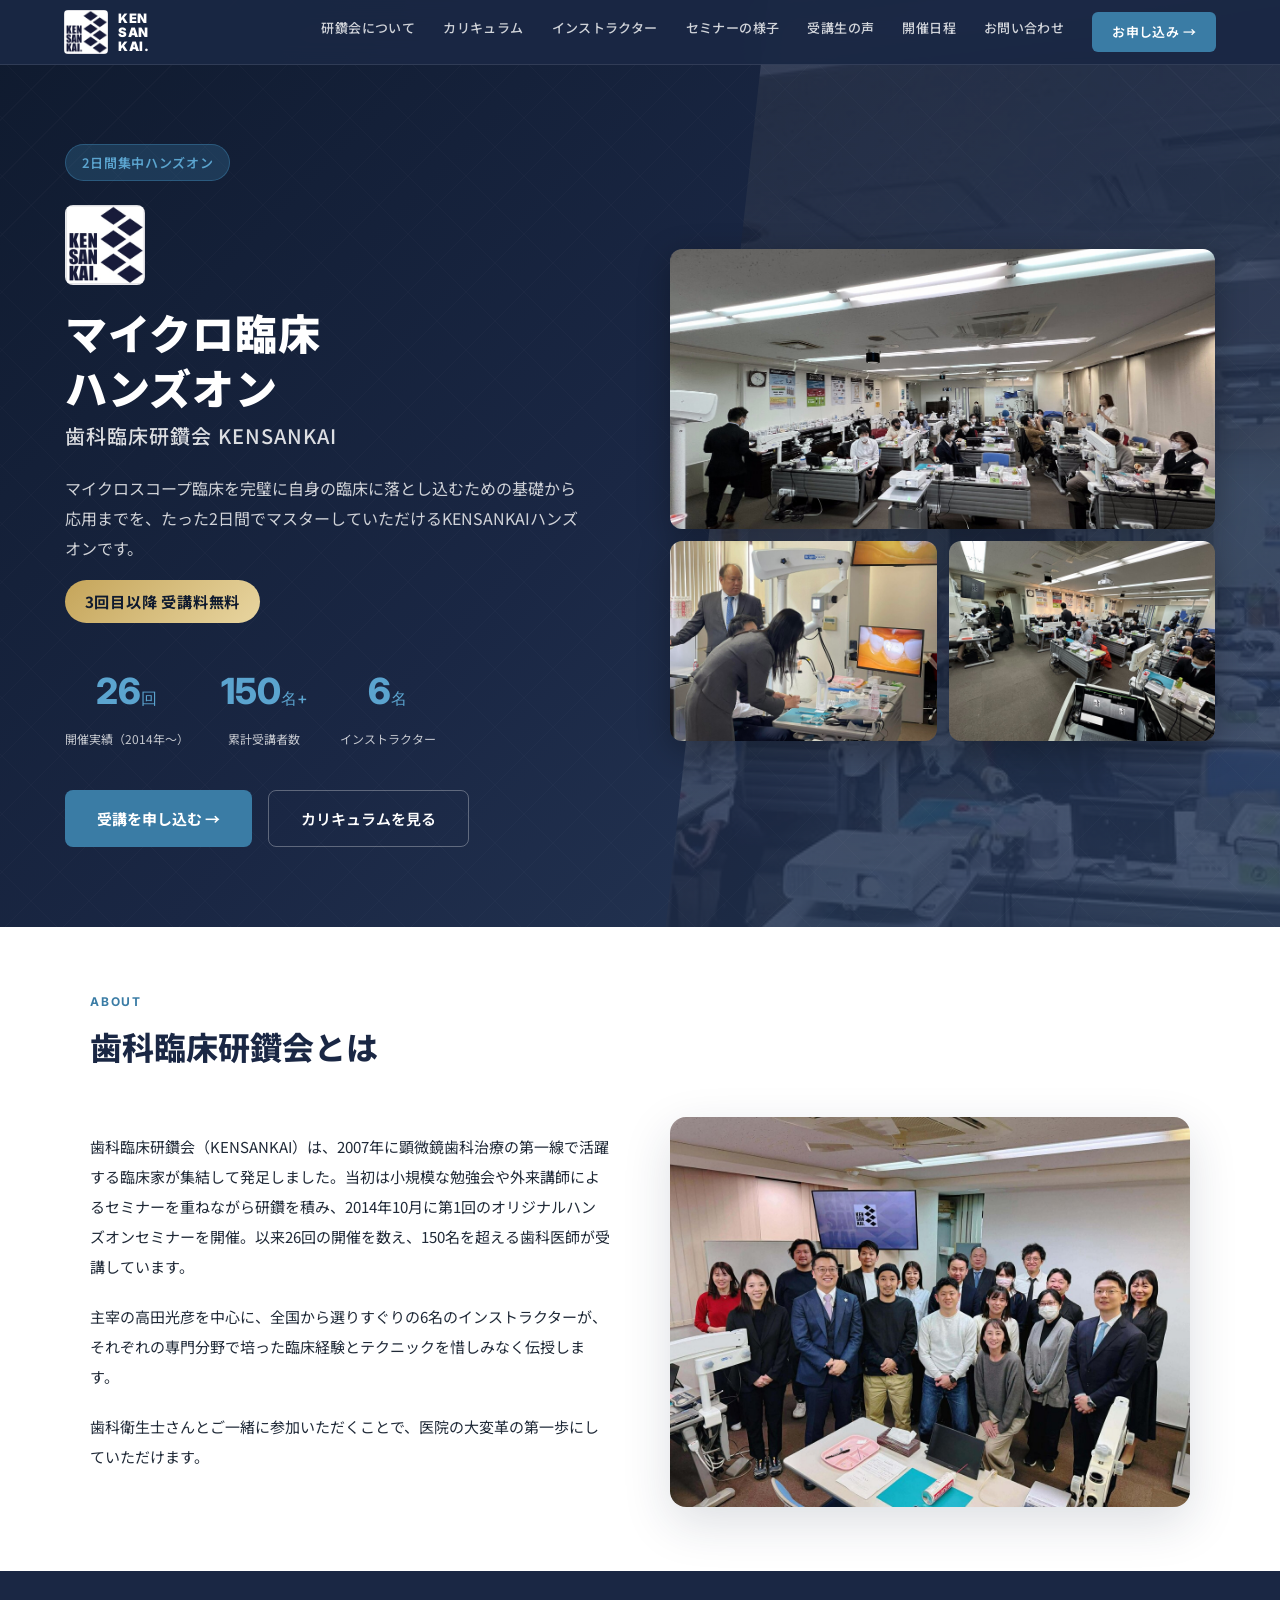
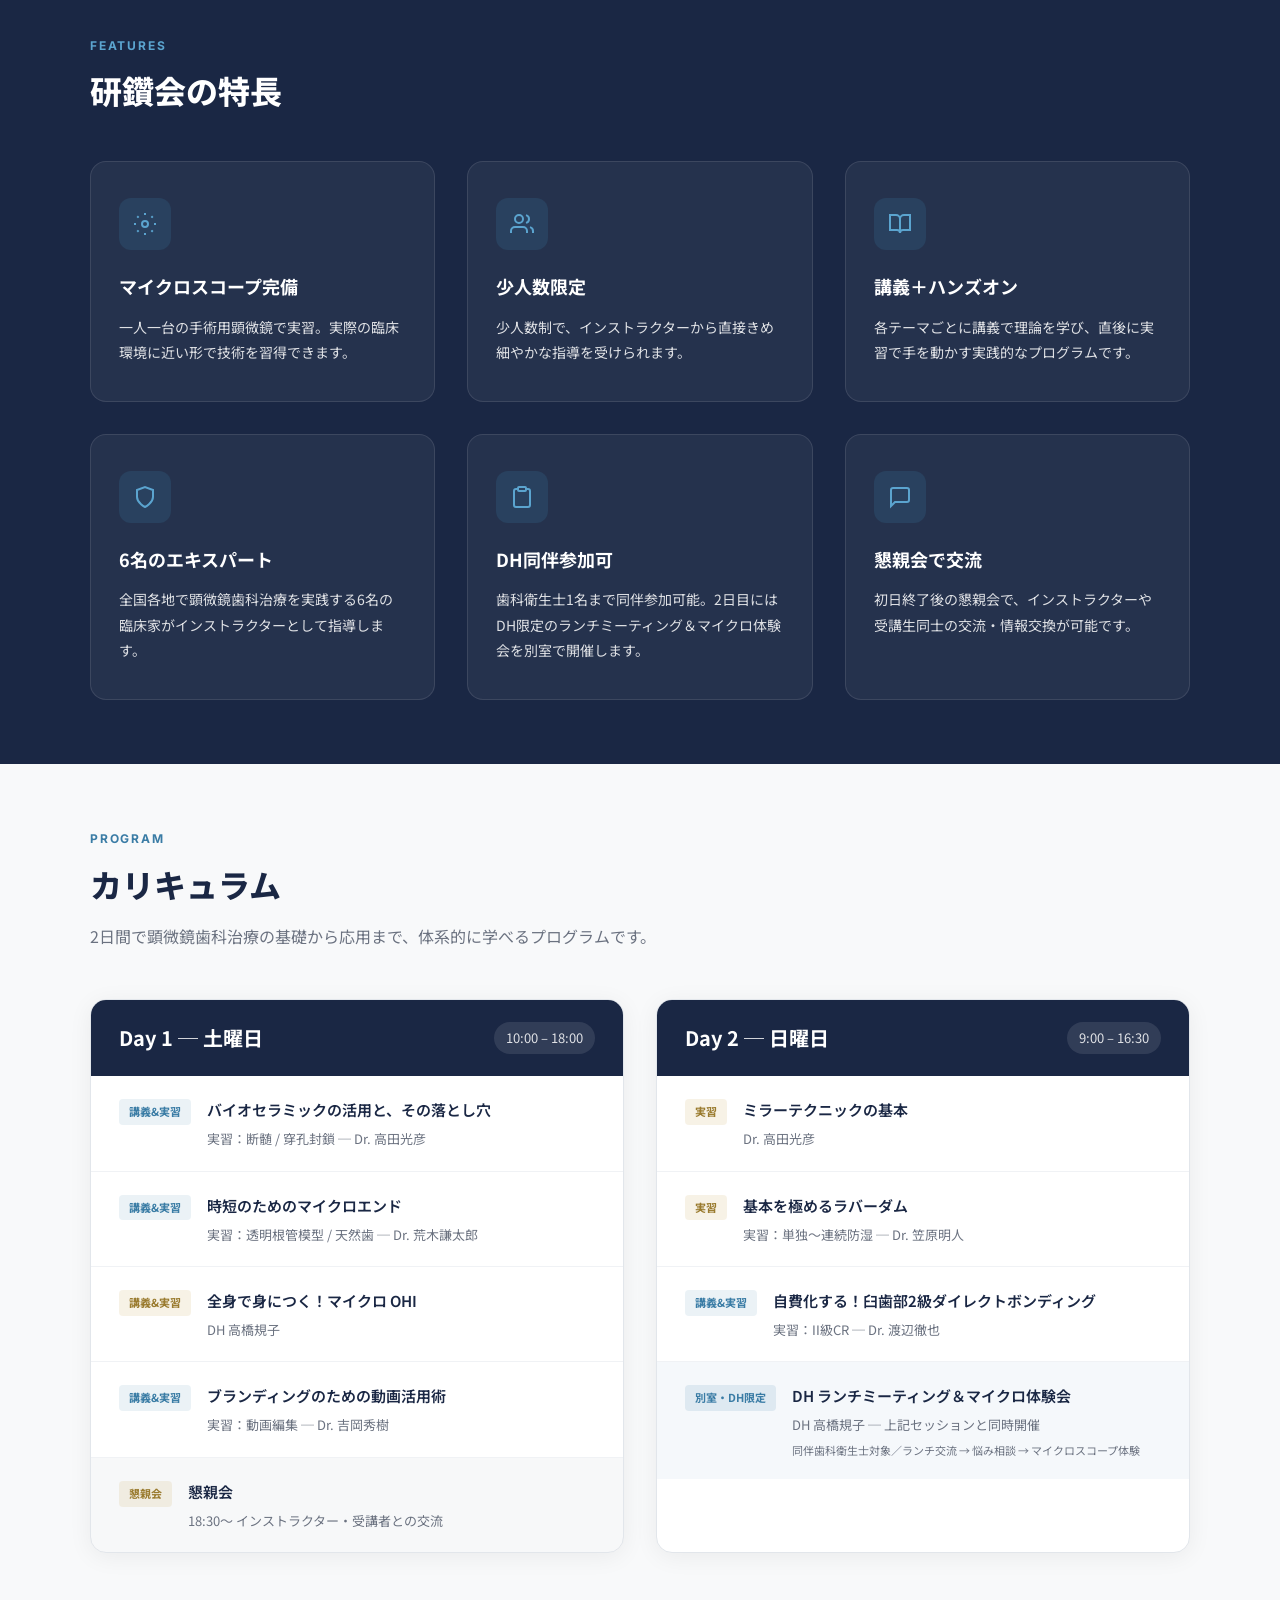
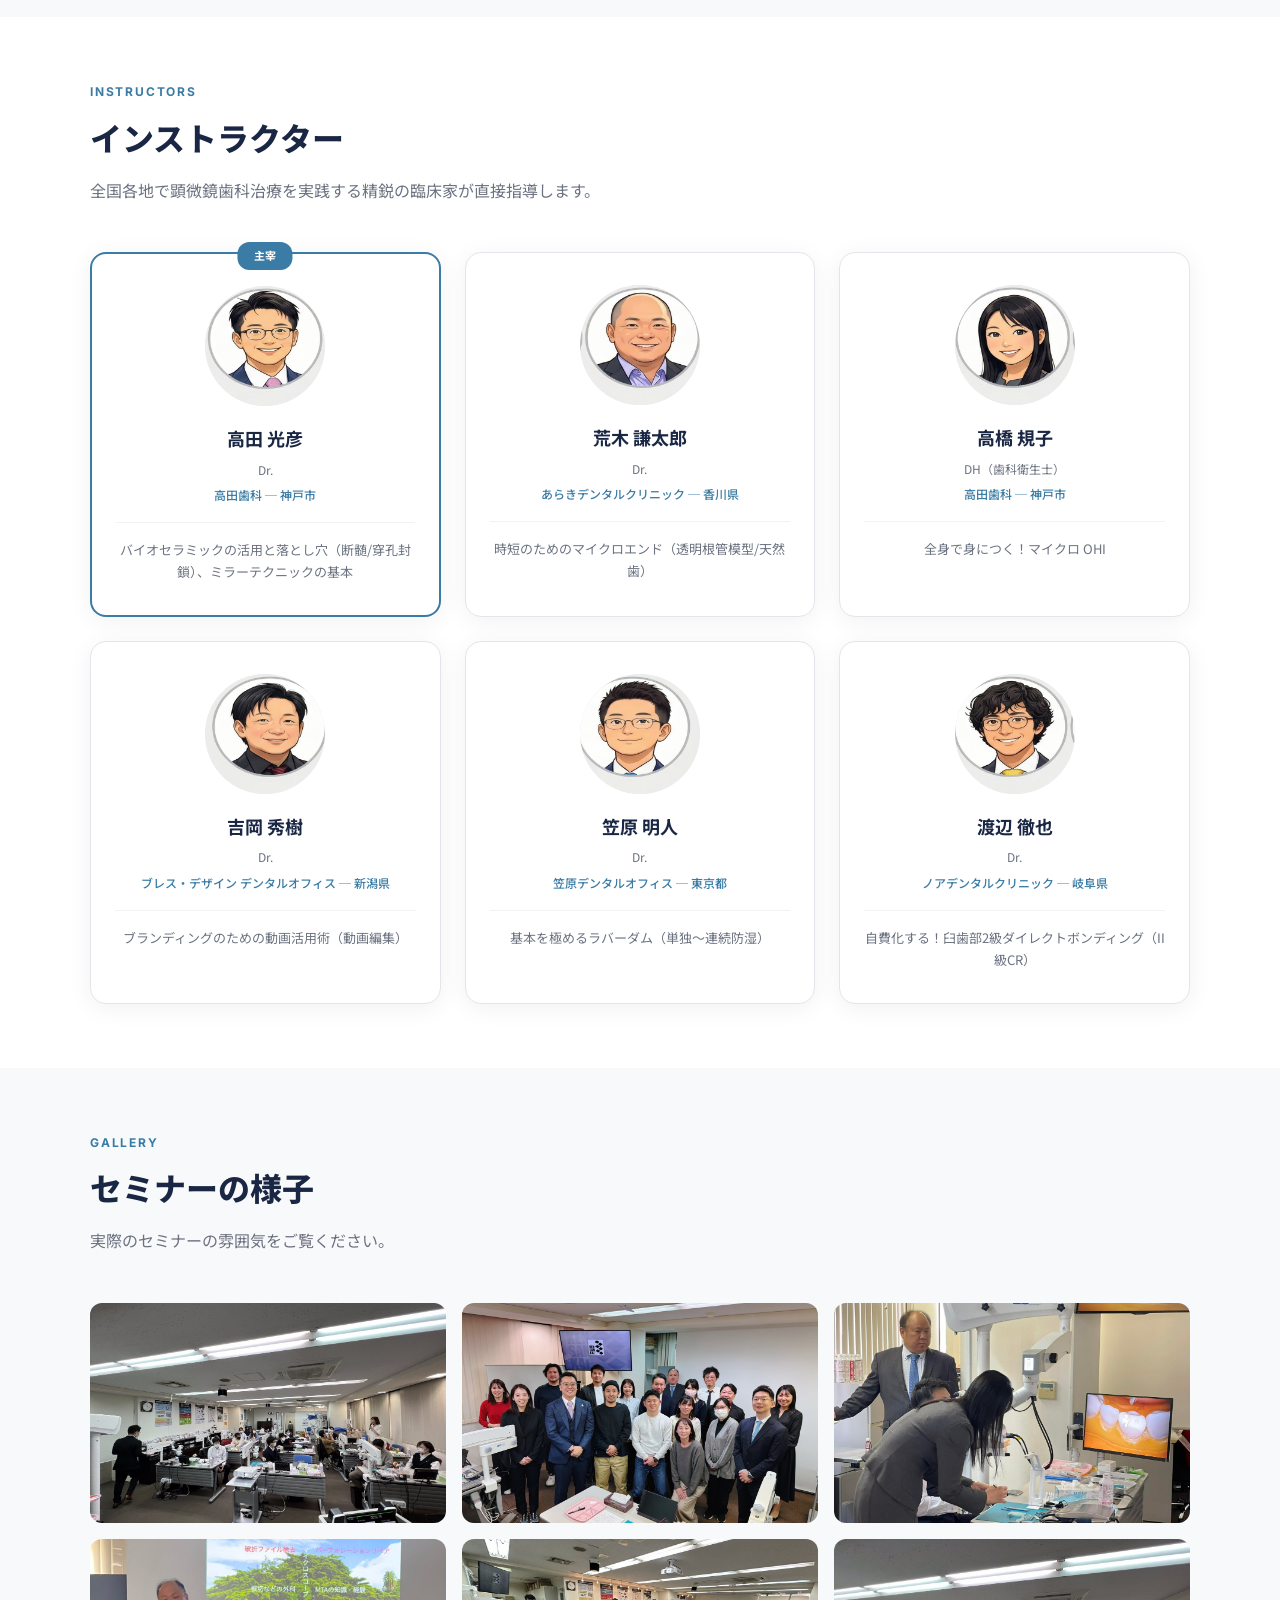
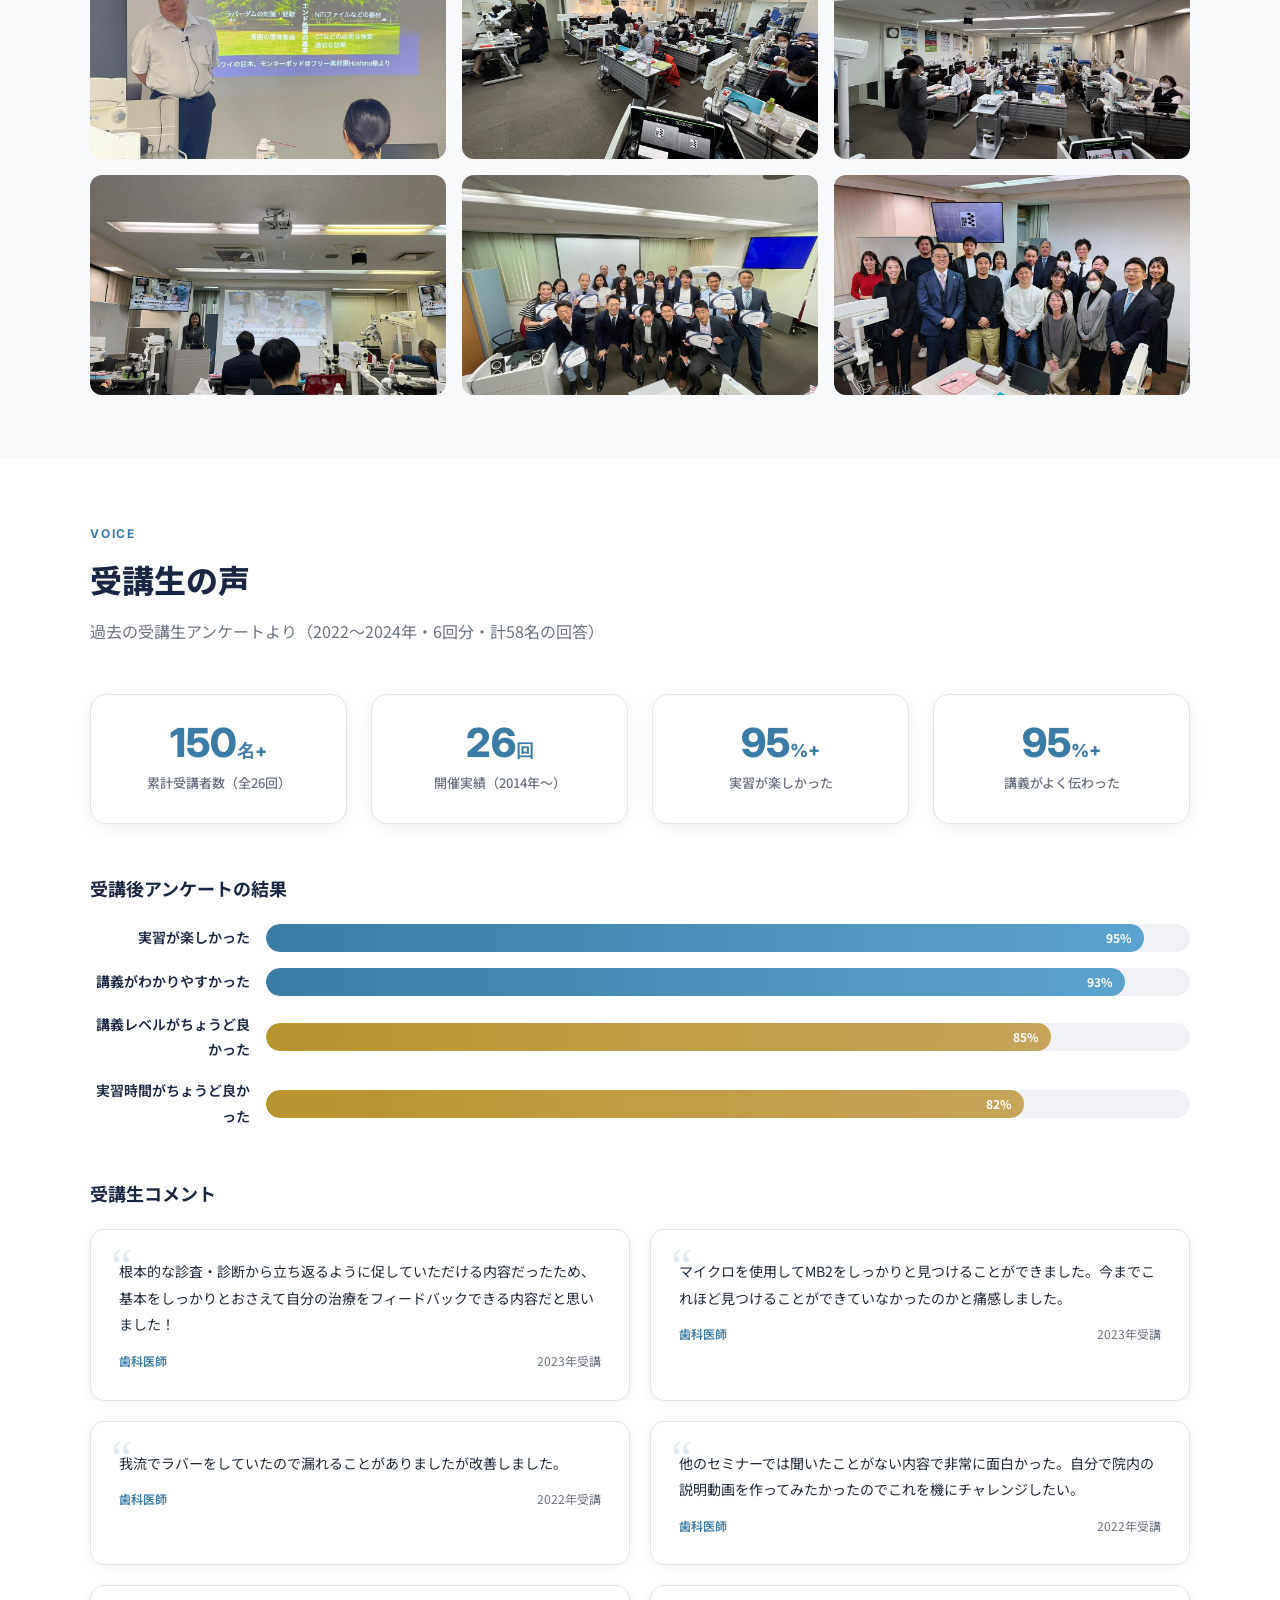
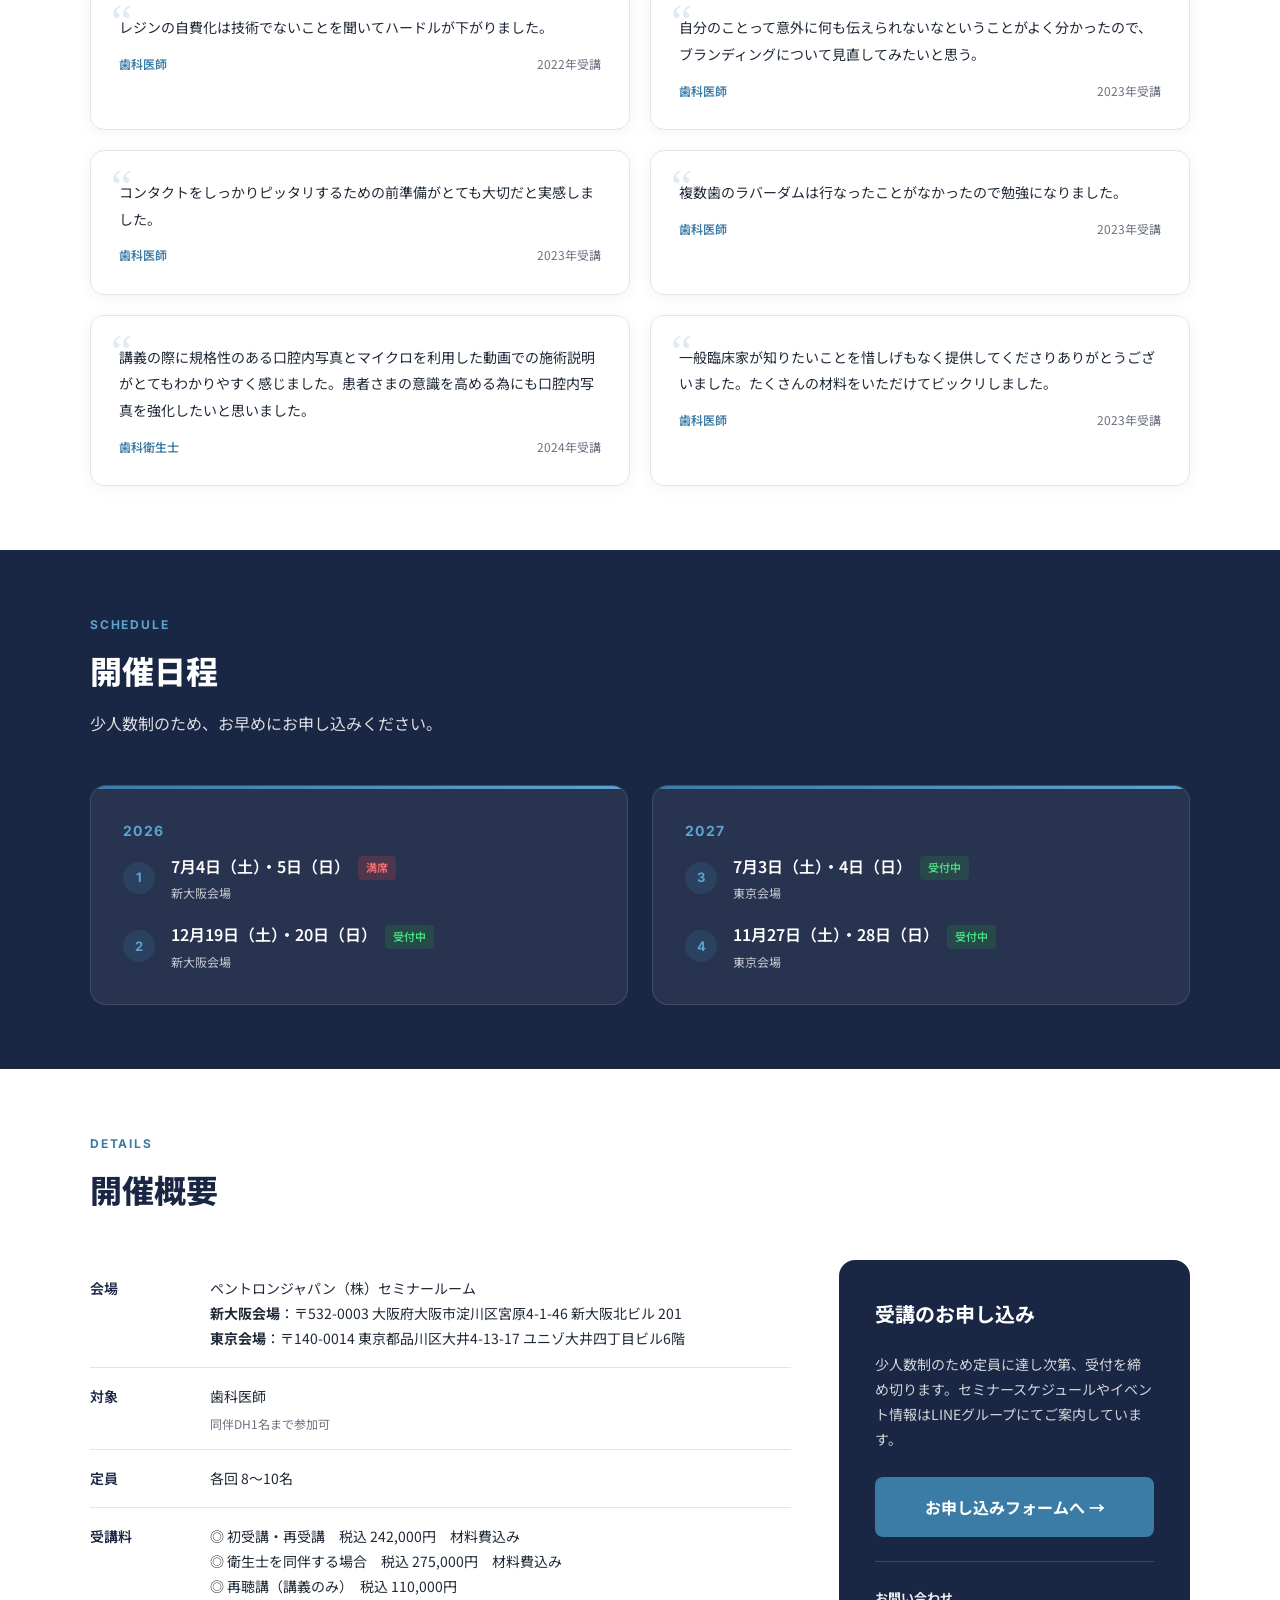
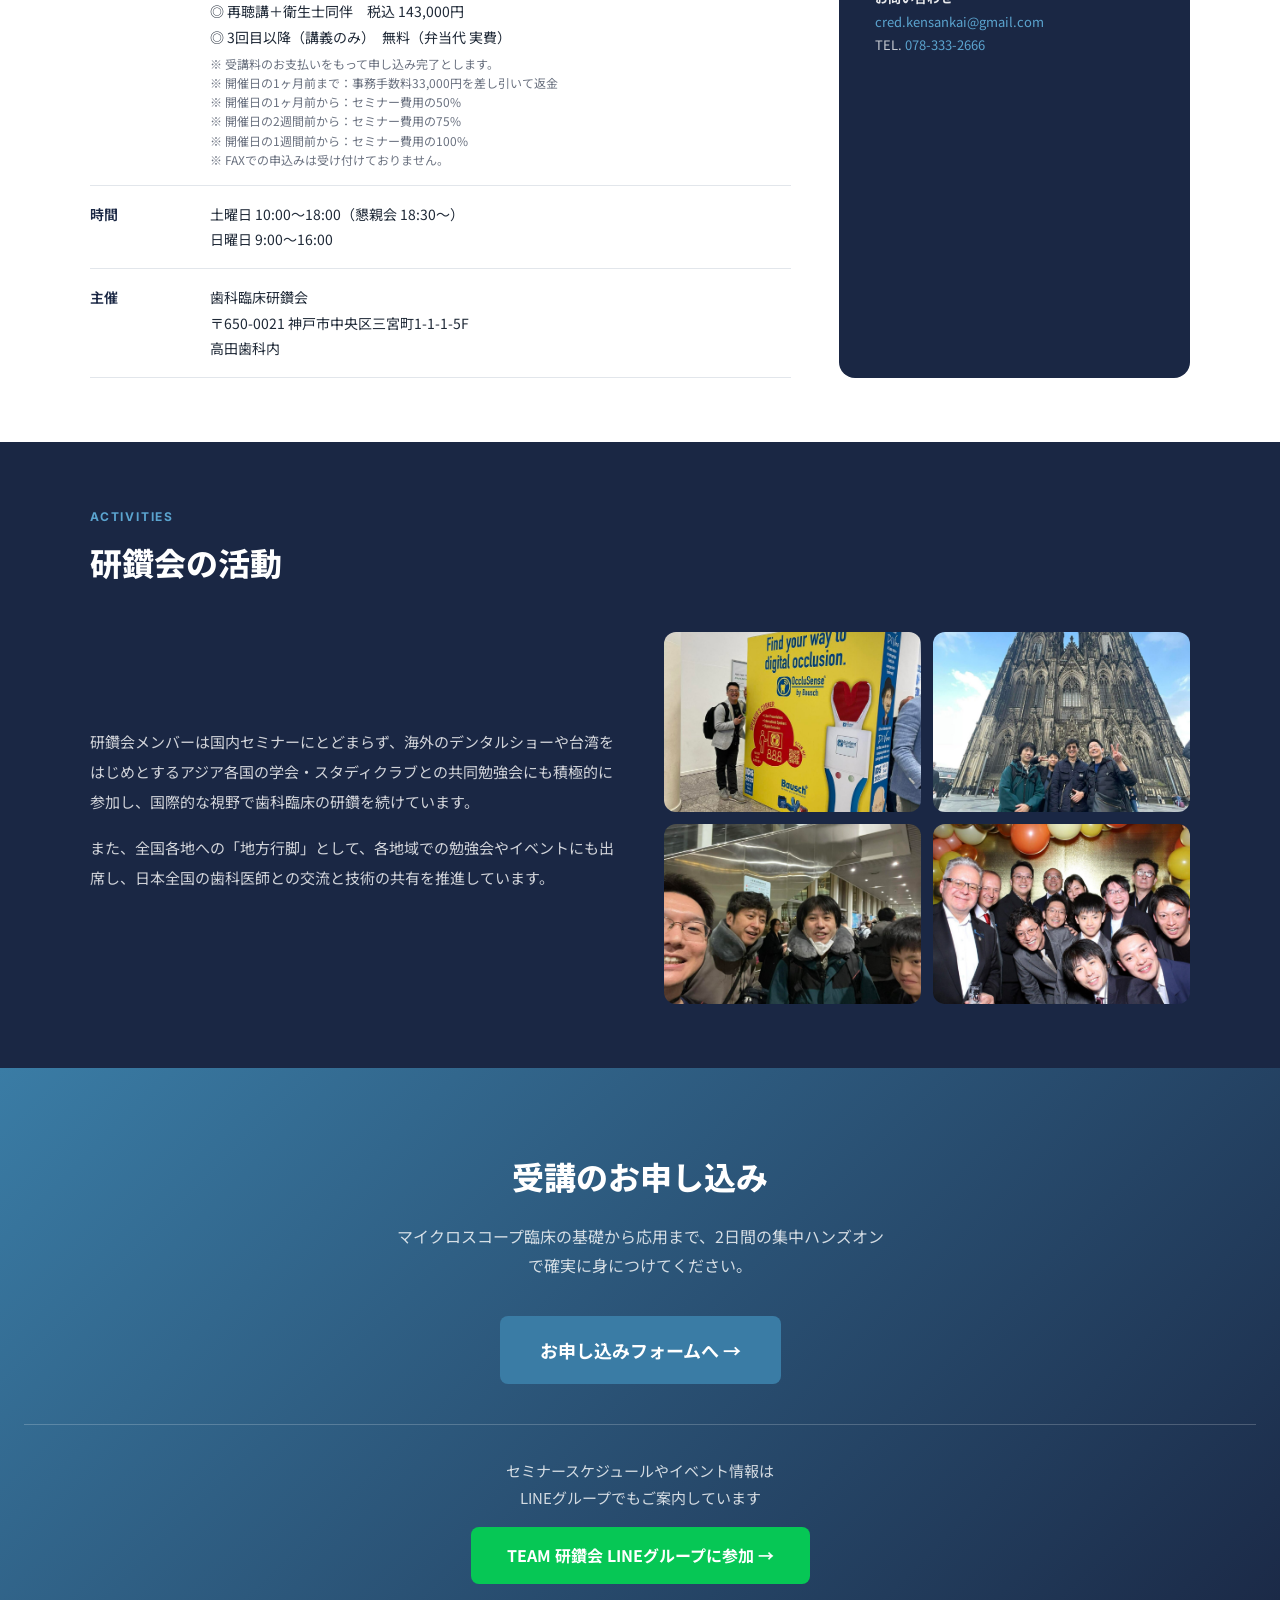
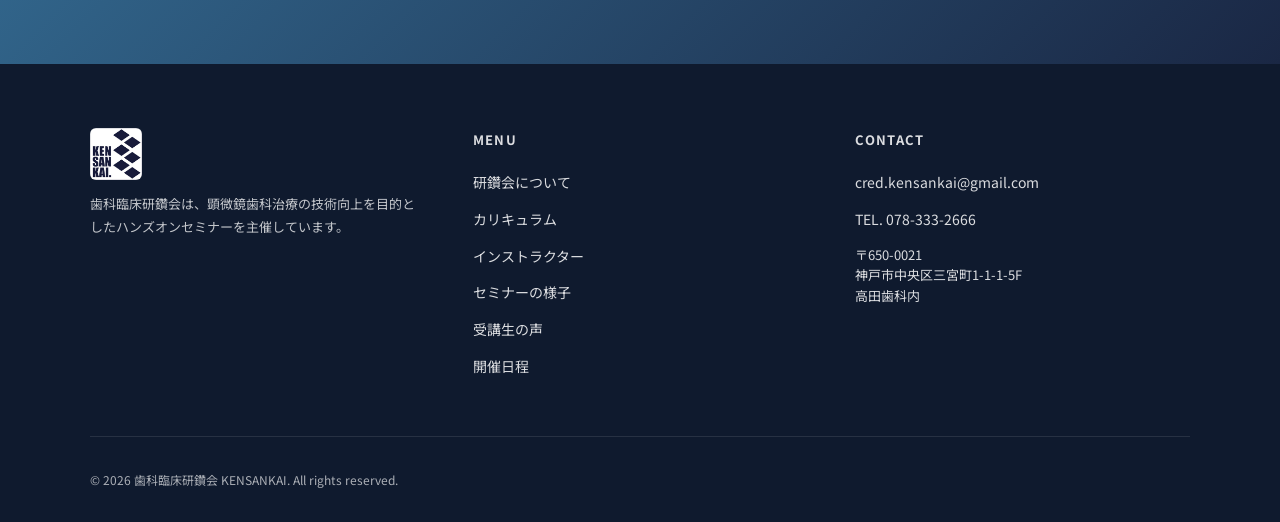
==== kensankai/index.html @ 650970ad "fix: 開催時間の不整合修正（19:00→18:00、懇親会18:30〜）" ====
<!DOCTYPE html>
<html lang="ja">
<head>
<meta charset="UTF-8">
<meta name="viewport" content="width=device-width, initial-scale=1.0">
<title>歯科臨床研鑽会 KENSANKAI | マイクロスコープ臨床ハンズオンセミナー</title>
<meta name="description" content="歯科臨床研鑽会（KENSANKAI）は2014年から26回開催、延べ150名超が受講したマイクロスコープ臨床ハンズオンセミナーです。6名の精鋭インストラクターが2日間で顕微鏡歯科治療の基礎から応用まで直接指導します。">
<meta name="keywords" content="歯科臨床研鑽会,KENSANKAI,マイクロスコープ,顕微鏡歯科,ハンズオンセミナー,歯科セミナー,ダイレクトボンディング,ラバーダム,マイクロエンド,歯科医師向けセミナー">
<link rel="canonical" href="https://takatadc-code.github.io/cred-kensankai/kensankai/">
<!-- OGP -->
<meta property="og:title" content="歯科臨床研鑽会 KENSANKAI | マイクロスコープ臨床ハンズオンセミナー">
<meta property="og:description" content="6名の精鋭インストラクターが2日間で顕微鏡歯科治療の基礎から応用まで直接指導。2014年から26回開催、延べ150名超が受講。">
<meta property="og:type" content="website">
<meta property="og:url" content="https://takatadc-code.github.io/cred-kensankai/kensankai/">
<meta property="og:image" content="https://takatadc-code.github.io/cred-kensankai/kensankai/images/wide_room_01.jpg">
<meta property="og:site_name" content="歯科臨床研鑽会 KENSANKAI">
<meta property="og:locale" content="ja_JP">
<!-- Twitter Card -->
<meta name="twitter:card" content="summary_large_image">
<meta name="twitter:title" content="歯科臨床研鑽会 KENSANKAI | マイクロスコープ臨床ハンズオン">
<meta name="twitter:description" content="6名の精鋭インストラクターが2日間で顕微鏡歯科治療の基礎から応用まで直接指導。">
<meta name="twitter:image" content="https://takatadc-code.github.io/cred-kensankai/kensankai/images/wide_room_01.jpg">
<!-- 構造化データ (JSON-LD) -->
<script type="application/ld+json">
{
  "@context": "https://schema.org",
  "@type": "EducationEvent",
  "name": "歯科臨床研鑽会 KENSANKAI マイクロスコープ臨床ハンズオンセミナー",
  "description": "マイクロスコープ臨床を完璧に自身の臨床に落とし込むための基礎から応用までを2日間でマスターできるハンズオンセミナー",
  "url": "https://takatadc-code.github.io/cred-kensankai/kensankai/",
  "image": "https://takatadc-code.github.io/cred-kensankai/kensankai/images/wide_room_01.jpg",
  "organizer": {
    "@type": "Organization",
    "name": "歯科臨床研鑽会",
    "url": "https://takatadc-code.github.io/cred-kensankai/kensankai/"
  },
  "location": {
    "@type": "Place",
    "name": "ペントロンジャパン セミナールーム",
    "address": {
      "@type": "PostalAddress",
      "addressRegion": "大阪府",
      "addressCountry": "JP"
    }
  },
  "eventAttendanceMode": "https://schema.org/OfflineEventAttendanceMode",
  "offers": {
    "@type": "Offer",
    "price": "220000",
    "priceCurrency": "JPY",
    "availability": "https://schema.org/InStock"
  }
}
</script>
<link rel="preconnect" href="https://fonts.googleapis.com">
<link rel="preconnect" href="https://fonts.gstatic.com" crossorigin>
<link href="https://fonts.googleapis.com/css2?family=Noto+Sans+JP:wght@300;400;500;600;700;900&family=Inter:wght@400;600;700;800;900&display=swap" rel="stylesheet">
<style>
*, *::before, *::after { margin: 0; padding: 0; box-sizing: border-box; }

:root {
  --navy: #1a2744;
  --navy-dark: #0f1a2e;
  --navy-light: #2a3d5c;
  --teal: #3a7ca5;
  --teal-light: #5ba4cf;
  --gold: #c5a55a;
  --white: #ffffff;
  --gray-50: #f8f9fa;
  --gray-100: #f0f2f5;
  --gray-200: #e2e6eb;
  --gray-600: #6b7280;
  --gray-800: #1f2937;
}

html { scroll-behavior: smooth; font-size: 16px; }

body {
  font-family: 'Noto Sans JP', sans-serif;
  color: var(--gray-800);
  line-height: 1.8;
  background: var(--white);
  overflow-x: hidden;
}

/* ===== NAVIGATION ===== */
.nav {
  position: fixed; top: 0; left: 0; right: 0; z-index: 1000;
  background: rgba(26, 39, 68, 0.95);
  backdrop-filter: blur(12px);
  border-bottom: 1px solid rgba(255,255,255,0.1);
  transition: all 0.3s ease;
}
.nav-inner {
  max-width: 1200px; margin: 0 auto; padding: 0 24px;
  display: flex; align-items: center; justify-content: space-between; height: 64px;
}
.nav-logo {
  display: flex; align-items: center; gap: 10px;
  text-decoration: none; color: var(--white);
}
.nav-logo img { height: 44px; width: 44px; object-fit: contain; border-radius: 4px; }
.nav-logo-text {
  font-family: 'Inter', sans-serif; font-weight: 900;
  font-size: 13px; line-height: 1.1; letter-spacing: 0.05em;
}
.nav-links { display: flex; gap: 28px; list-style: none; }
.nav-links a {
  color: rgba(255,255,255,0.8); text-decoration: none;
  font-size: 13px; font-weight: 500; letter-spacing: 0.03em; transition: color 0.2s;
}
.nav-links a:hover { color: var(--white); }
.nav-cta {
  display: inline-flex; align-items: center; gap: 6px;
  background: var(--teal); color: var(--white) !important;
  padding: 8px 20px; border-radius: 6px; font-weight: 600 !important; transition: background 0.2s;
}
.nav-cta:hover { background: var(--teal-light); }
.mobile-menu-btn {
  display: none; background: none; border: none;
  color: var(--white); font-size: 24px; cursor: pointer; padding: 4px;
}

/* ===== HERO ===== */
.hero {
  position: relative; min-height: 100vh; display: flex; align-items: center;
  background: linear-gradient(135deg, var(--navy-dark) 0%, var(--navy) 50%, var(--navy-light) 100%);
  overflow: hidden; padding-top: 64px;
}
.hero::before {
  content: ''; position: absolute; top: -50%; right: -20%; width: 80%; height: 200%;
  background: url('images/wide_room_01.jpg') center/cover; opacity: 0.15;
  clip-path: polygon(30% 0%, 100% 0%, 100% 100%, 10% 100%);
}
.hero-diamond-pattern {
  position: absolute; top: 0; left: 0; right: 0; bottom: 0; opacity: 0.04;
  background-image:
    repeating-linear-gradient(45deg, transparent, transparent 40px, rgba(255,255,255,0.5) 40px, rgba(255,255,255,0.5) 41px),
    repeating-linear-gradient(-45deg, transparent, transparent 40px, rgba(255,255,255,0.5) 40px, rgba(255,255,255,0.5) 41px);
}
.hero-inner {
  max-width: 1200px; margin: 0 auto; padding: 80px 24px; position: relative; z-index: 2;
  display: grid; grid-template-columns: 1fr 1fr; gap: 60px; align-items: center;
}
.hero-content { color: var(--white); }
.hero-badge {
  display: inline-block; background: rgba(58,124,165,0.3); border: 1px solid rgba(58,124,165,0.5);
  color: var(--teal-light); padding: 6px 16px; border-radius: 20px;
  font-size: 13px; font-weight: 600; letter-spacing: 0.05em; margin-bottom: 24px;
}
.hero-logo-block { display: flex; align-items: center; gap: 16px; margin-bottom: 20px; }
.hero-logo-img { width: 80px; height: 80px; object-fit: contain; border-radius: 8px; }
h1.hero-title { font-size: 42px; font-weight: 900; line-height: 1.3; letter-spacing: 0.02em; }
.hero-title-sub {
  display: block; font-size: 20px; font-weight: 500;
  color: rgba(255,255,255,0.85); margin-top: 8px; letter-spacing: 0.05em;
}
.hero-desc { font-size: 16px; line-height: 1.9; color: rgba(255,255,255,0.8); margin-top: 24px; max-width: 520px; }
.hero-stats { display: flex; gap: 32px; margin-top: 36px; }
.hero-stat { text-align: center; }
.hero-stat-num { font-family: 'Inter', sans-serif; font-size: 36px; font-weight: 800; color: var(--teal-light); }
.hero-stat-num span { font-size: 16px; font-weight: 500; }
.hero-stat-label { font-size: 12px; color: rgba(255,255,255,0.75); margin-top: 4px; }
.hero-buttons { display: flex; gap: 16px; margin-top: 40px; }
.btn-primary {
  display: inline-flex; align-items: center; gap: 8px;
  background: var(--teal); color: var(--white); padding: 14px 32px; border-radius: 8px;
  text-decoration: none; font-weight: 700; font-size: 15px;
  transition: all 0.3s; border: none; cursor: pointer;
}
.btn-primary:hover { background: var(--teal-light); transform: translateY(-2px); box-shadow: 0 8px 24px rgba(58,124,165,0.4); }
.btn-outline {
  display: inline-flex; align-items: center; gap: 8px;
  background: transparent; color: var(--white); padding: 14px 32px; border-radius: 8px;
  text-decoration: none; font-weight: 600; font-size: 15px;
  border: 1px solid rgba(255,255,255,0.3); transition: all 0.3s;
}
.btn-outline:hover { border-color: var(--white); background: rgba(255,255,255,0.05); }
.hero-images { display: grid; grid-template-columns: 1fr 1fr; gap: 12px; }
.hero-img { border-radius: 12px; overflow: hidden; box-shadow: 0 8px 32px rgba(0,0,0,0.3); }
.hero-img img { width: 100%; height: 200px; object-fit: cover; display: block; }
.hero-img:first-child { grid-column: 1 / -1; }
.hero-img:first-child img { height: 280px; }

/* ===== SECTION COMMON ===== */
.section { padding: 64px 24px; }
.section-inner { max-width: 1100px; margin: 0 auto; }
.section-label {
  font-family: 'Inter', sans-serif; font-size: 12px; font-weight: 700;
  letter-spacing: 0.15em; text-transform: uppercase; color: var(--teal); margin-bottom: 12px;
}
.section-title { font-size: 32px; font-weight: 800; color: var(--navy); line-height: 1.4; margin-bottom: 16px; }
.section-subtitle { font-size: 16px; color: var(--gray-600); max-width: 600px; line-height: 1.8; }
.section-dark { background: var(--navy); color: var(--white); }
.section-dark .section-label { color: var(--teal-light); }
.section-dark .section-title { color: var(--white); }
.section-dark .section-subtitle { color: rgba(255,255,255,0.85); }
.section-gray { background: var(--gray-50); }

/* ===== ABOUT ===== */
.about-grid { display: grid; grid-template-columns: 1fr 1fr; gap: 60px; margin-top: 48px; align-items: center; }
.about-text p { margin-bottom: 20px; font-size: 15px; line-height: 2; }
.about-img { border-radius: 16px; overflow: hidden; box-shadow: 0 16px 48px rgba(26,39,68,0.15); }
.about-img img { width: 100%; height: auto; display: block; }

/* ===== FEATURES ===== */
.features-grid { display: grid; grid-template-columns: repeat(3, 1fr); gap: 32px; margin-top: 48px; }
.feature-card {
  background: rgba(255,255,255,0.05); border: 1px solid rgba(255,255,255,0.1);
  border-radius: 16px; padding: 36px 28px; transition: all 0.3s;
}
.feature-card:hover { background: rgba(255,255,255,0.08); border-color: rgba(58,124,165,0.3); transform: translateY(-4px); }
.feature-icon {
  width: 52px; height: 52px; background: rgba(58,124,165,0.2); border-radius: 12px;
  display: flex; align-items: center; justify-content: center; margin-bottom: 20px;
}
.feature-icon svg { width: 24px; height: 24px; stroke: var(--teal-light); fill: none; stroke-width: 2; }
.feature-title { font-size: 18px; font-weight: 700; margin-bottom: 12px; }
.feature-desc { font-size: 14px; line-height: 1.8; color: rgba(255,255,255,0.85); }

/* ===== PROGRAM ===== */
.program-days { display: grid; grid-template-columns: 1fr 1fr; gap: 32px; margin-top: 48px; }
.program-day { background: var(--white); border-radius: 16px; overflow: hidden; box-shadow: 0 4px 24px rgba(0,0,0,0.06); border: 1px solid var(--gray-200); }
.program-day-header { background: var(--navy); color: var(--white); padding: 20px 28px; display: flex; align-items: center; justify-content: space-between; }
.program-day-title { font-size: 20px; font-weight: 700; }
.program-day-time { font-size: 13px; color: rgba(255,255,255,0.85); background: rgba(255,255,255,0.1); padding: 4px 12px; border-radius: 20px; }
.program-item { padding: 20px 28px; border-bottom: 1px solid var(--gray-100); display: flex; gap: 16px; align-items: flex-start; }
.program-item:last-child { border-bottom: none; }
.program-type { flex-shrink: 0; font-size: 11px; font-weight: 700; padding: 3px 10px; border-radius: 4px; margin-top: 3px; }
.type-lecture { background: rgba(58,124,165,0.1); color: var(--teal); }
.type-handson { background: rgba(197,165,90,0.15); color: #9a7b2f; }
.program-item-content { flex: 1; }
.program-item-title { font-size: 15px; font-weight: 600; color: var(--navy); margin-bottom: 4px; }
.program-item-instructor { font-size: 13px; color: var(--gray-600); }

/* ===== INSTRUCTORS ===== */
.instructors-grid { display: grid; grid-template-columns: repeat(3, 1fr); gap: 24px; margin-top: 48px; }
.instructor-card {
  background: var(--white); border-radius: 16px; padding: 32px 24px; text-align: center;
  box-shadow: 0 4px 24px rgba(0,0,0,0.06); border: 1px solid var(--gray-200); transition: all 0.3s;
}
.instructor-card:hover { transform: translateY(-4px); box-shadow: 0 12px 36px rgba(0,0,0,0.1); }
.instructor-card.lead { border-color: var(--teal); border-width: 2px; position: relative; }
.instructor-lead-badge {
  position: absolute; top: -12px; left: 50%; transform: translateX(-50%);
  background: var(--teal); color: var(--white); padding: 4px 16px; border-radius: 12px;
  font-size: 11px; font-weight: 700; letter-spacing: 0.05em;
}
.instructor-avatar-wrap {
  width: 120px; height: 120px; border-radius: 50%; margin: 0 auto 16px;
  position: relative; overflow: hidden; background: #e8edf3;
}
.instructor-avatar-wrap img {
  display: block; width: 120px; height: 120px; border-radius: 50%;
  object-fit: cover; object-position: center center;
  position: absolute; top: 0; left: 0;
  transition: opacity 0.4s ease;
}
.instructor-avatar-wrap .illust { opacity: 1; z-index: 2; }
.instructor-avatar-wrap .photo { opacity: 0; z-index: 1; }
.instructor-card:hover .instructor-avatar-wrap .illust { opacity: 0; }
.instructor-card:hover .instructor-avatar-wrap .photo { opacity: 1; }
.instructor-name { font-size: 18px; font-weight: 700; color: var(--navy); margin-bottom: 4px; }
.instructor-title { font-size: 12px; color: var(--gray-600); margin-bottom: 4px; }
.instructor-location { font-size: 12px; color: var(--teal); font-weight: 500; margin-bottom: 16px; }
.instructor-topic { font-size: 13px; line-height: 1.7; color: var(--gray-600); padding-top: 16px; border-top: 1px solid var(--gray-100); }

/* ===== GALLERY GRID ===== */
.gallery-grid {
  display: grid; grid-template-columns: repeat(3, 1fr); gap: 16px; margin-top: 48px;
}
.gallery-grid img {
  width: 100%; height: 220px; object-fit: cover; display: block;
  border-radius: 12px; transition: transform 0.3s, box-shadow 0.3s;
}
.gallery-grid img:hover { transform: scale(1.03); box-shadow: 0 8px 24px rgba(0,0,0,0.15); }
@media (max-width: 768px) {
  .gallery-grid { grid-template-columns: repeat(2, 1fr); gap: 10px; }
  .gallery-grid img { height: 150px; }
}

/* ===== SCHEDULE ===== */
.schedule-cards { display: grid; grid-template-columns: repeat(3, 1fr); gap: 24px; margin-top: 48px; }
.schedule-card {
  background: rgba(255,255,255,0.06); border: 1px solid rgba(255,255,255,0.12);
  border-radius: 16px; padding: 32px; transition: all 0.3s; position: relative; overflow: hidden;
}
.schedule-card::before { content: ''; position: absolute; top: 0; left: 0; right: 0; height: 3px; background: linear-gradient(90deg, var(--teal), var(--teal-light)); }
.schedule-card:hover { background: rgba(255,255,255,0.1); transform: translateY(-2px); }
.schedule-year { font-family: 'Inter', sans-serif; font-size: 14px; font-weight: 700; color: var(--teal-light); letter-spacing: 0.1em; margin-bottom: 8px; }
.schedule-dates { display: flex; flex-direction: column; gap: 16px; }
.schedule-date-item { display: flex; align-items: center; gap: 16px; }
.schedule-num {
  flex-shrink: 0; width: 32px; height: 32px; background: rgba(58,124,165,0.2); border-radius: 50%;
  display: flex; align-items: center; justify-content: center;
  font-family: 'Inter', sans-serif; font-weight: 700; font-size: 13px; color: var(--teal-light);
}
.schedule-date-text { font-size: 16px; font-weight: 600; }
.schedule-date-text small { display: block; font-size: 12px; font-weight: 400; color: rgba(255,255,255,0.75); margin-top: 2px; }
.schedule-venue { display: inline-block; margin-top: 12px; padding: 4px 12px; border-radius: 6px; font-size: 12px; background: rgba(255,255,255,0.08); color: rgba(255,255,255,0.85); }
.schedule-status { display: inline-block; margin-top: 12px; margin-left: 8px; padding: 4px 14px; border-radius: 20px; font-size: 12px; font-weight: 600; }
.status-open { background: rgba(46,160,67,0.2); color: #4ade80; }
.status-soldout { background: rgba(239,68,68,0.2); color: #f87171; }
.status-coming { background: rgba(197,165,90,0.2); color: var(--gold); }
.status-done { background: rgba(255,255,255,0.08); color: rgba(255,255,255,0.65); }
.schedule-date-status { display: inline-block; margin-left: 8px; padding: 2px 8px; border-radius: 4px; font-size: 11px; font-weight: 600; vertical-align: middle; }
.date-status-open { background: rgba(46,160,67,0.2); color: #4ade80; }
.date-status-soldout { background: rgba(239,68,68,0.2); color: #f87171; }
.schedule-cards-2col { grid-template-columns: repeat(2, 1fr); }

/* ===== DETAILS ===== */
.details-grid { display: grid; grid-template-columns: 2fr 1fr; gap: 48px; margin-top: 48px; }
.details-table { width: 100%; border-collapse: collapse; }
.details-table tr { border-bottom: 1px solid var(--gray-200); }
.details-table th { text-align: left; font-weight: 600; font-size: 14px; color: var(--navy); padding: 16px 20px 16px 0; width: 120px; vertical-align: top; white-space: nowrap; }
.details-table td { padding: 16px 0; font-size: 14px; line-height: 1.8; }
.details-table td small { display: block; color: var(--gray-600); font-size: 12px; margin-top: 4px; line-height: 1.6; }
.details-sidebar {
  background: var(--navy); border-radius: 16px; padding: 36px; color: var(--white);
  position: sticky; top: 88px;
}
.details-sidebar-title { font-size: 20px; font-weight: 700; margin-bottom: 20px; }
.details-sidebar p { font-size: 14px; line-height: 1.8; color: rgba(255,255,255,0.8); margin-bottom: 24px; }
.btn-apply {
  display: block; width: 100%; text-align: center;
  background: var(--teal); color: var(--white); padding: 16px 24px; border-radius: 8px;
  text-decoration: none; font-weight: 700; font-size: 16px; transition: all 0.3s;
}
.btn-apply:hover { background: var(--teal-light); transform: translateY(-2px); box-shadow: 0 8px 24px rgba(58,124,165,0.4); }
.details-sidebar .contact-info {
  margin-top: 24px; padding-top: 24px; border-top: 1px solid rgba(255,255,255,0.15);
  font-size: 13px; color: rgba(255,255,255,0.75); line-height: 1.8;
}
.details-sidebar .contact-info a { color: var(--teal-light); text-decoration: none; }

/* ===== INTERNATIONAL ===== */
.intl-content { display: grid; grid-template-columns: 1fr 1fr; gap: 48px; margin-top: 48px; align-items: center; }
.intl-photos { display: grid; grid-template-columns: 1fr 1fr; gap: 12px; }
.intl-photos img { width: 100%; height: 180px; object-fit: cover; border-radius: 12px; }
.intl-text p { font-size: 15px; line-height: 2; color: rgba(255,255,255,0.8); margin-bottom: 16px; }

/* ===== CTA ===== */
.cta-section { background: linear-gradient(135deg, var(--teal) 0%, var(--navy) 100%); padding: 80px 24px; text-align: center; color: var(--white); }
.cta-title { font-size: 32px; font-weight: 800; margin-bottom: 16px; }
.cta-desc { font-size: 16px; color: rgba(255,255,255,0.8); margin-bottom: 36px; max-width: 500px; margin-left: auto; margin-right: auto; }

/* ===== FOOTER ===== */
.footer { background: var(--navy-dark); color: var(--white); padding: 64px 24px 32px; }
.footer-inner { max-width: 1100px; margin: 0 auto; }
.footer-top { display: grid; grid-template-columns: 1fr 1fr 1fr; gap: 48px; margin-bottom: 48px; }
.footer-brand { display: flex; flex-direction: column; gap: 12px; }
.footer-brand img { height: 52px; width: 52px; object-fit: contain; border-radius: 6px; }
.footer-brand p { font-size: 13px; color: rgba(255,255,255,0.75); line-height: 1.8; }
.footer-col-title { font-size: 13px; font-weight: 700; letter-spacing: 0.1em; margin-bottom: 16px; color: rgba(255,255,255,0.85); }
.footer-col ul { list-style: none; }
.footer-col li { margin-bottom: 8px; }
.footer-col a { color: rgba(255,255,255,0.85); text-decoration: none; font-size: 14px; transition: color 0.2s; }
.footer-col a:hover { color: var(--white); }
.footer-bottom { padding-top: 32px; border-top: 1px solid rgba(255,255,255,0.1); display: flex; justify-content: space-between; align-items: center; }
.footer-bottom p { font-size: 12px; color: rgba(255,255,255,0.65); }

/* ===== RESPONSIVE ===== */
@media (max-width: 1024px) {
  .hero-inner { grid-template-columns: 1fr; gap: 40px; }
  .hero-images { order: -1; }
  h1.hero-title { font-size: 34px; }
  .program-days { grid-template-columns: 1fr; }
  .instructors-grid { grid-template-columns: repeat(2, 1fr); }
  .gallery-grid { grid-template-columns: repeat(3, 1fr); }
  .gallery-item.large img { min-height: 300px; }
  .details-grid { grid-template-columns: 1fr; }
  .intl-content { grid-template-columns: 1fr; }
  .schedule-cards { grid-template-columns: 1fr 1fr; }
  .footer-top { grid-template-columns: 1fr 1fr; }
}
@media (max-width: 768px) {
  .nav-links { display: none; }
  .mobile-menu-btn { display: block; }
  .hero { min-height: auto; }
  .hero-inner { padding: 60px 24px; }
  h1.hero-title { font-size: 28px; }
  .hero-images { grid-template-columns: 1fr; }
  .hero-img:first-child img { height: 220px; }
  .hero-img:not(:first-child) { display: none; }
  .hero-stats { gap: 20px; }
  .hero-stat-num { font-size: 28px; }
  .hero-buttons { flex-direction: column; }
  .section { padding: 40px 16px; }
  .section-title { font-size: 26px; }
  .features-grid { grid-template-columns: 1fr; }
  .about-grid { grid-template-columns: 1fr; }
  .program-day [style*="grid-template-columns:1fr 1fr"] { grid-template-columns: 1fr !important; }
  .instructors-grid { grid-template-columns: 1fr; }
  .gallery-grid { grid-template-columns: repeat(2, 1fr); }
  .gallery-item.large { grid-column: span 2; grid-row: span 1; }
  .gallery-item.large img { min-height: 220px; }
  .gallery-item:not(.large) img { height: 150px; }
  .schedule-cards, .schedule-cards-2col { grid-template-columns: 1fr; }
  .schedule-date-text { font-size: 14px; }
  .schedule-card { padding: 24px; }
  .footer-top { grid-template-columns: 1fr; gap: 32px; }
  .footer-bottom { flex-direction: column; gap: 12px; text-align: center; }
}

/* ===== TESTIMONIALS ===== */
.testimonial-stats { display: grid; grid-template-columns: repeat(4, 1fr); gap: 24px; margin-top: 48px; margin-bottom: 48px; }
.stat-box {
  text-align: center; padding: 28px 16px; border-radius: 16px;
  background: var(--white); box-shadow: 0 4px 20px rgba(0,0,0,0.06); border: 1px solid var(--gray-200);
}
.stat-box-num { font-family: 'Inter', sans-serif; font-size: 40px; font-weight: 800; color: var(--teal); line-height: 1; }
.stat-box-num span { font-size: 18px; }
.stat-box-label { font-size: 13px; color: var(--gray-600); margin-top: 8px; font-weight: 500; }
.stat-bar-section { margin-bottom: 48px; }
.stat-bar-row { display: flex; align-items: center; gap: 16px; margin-bottom: 16px; }
.stat-bar-label { width: 160px; flex-shrink: 0; font-size: 14px; font-weight: 600; color: var(--navy); text-align: right; }
.stat-bar-track { flex: 1; height: 28px; background: var(--gray-100); border-radius: 14px; overflow: hidden; position: relative; }
.stat-bar-fill {
  height: 100%; border-radius: 14px; display: flex; align-items: center; justify-content: flex-end; padding-right: 12px;
  font-size: 12px; font-weight: 700; color: var(--white); transition: width 1.5s ease;
}
.stat-bar-fill.teal { background: linear-gradient(90deg, var(--teal), var(--teal-light)); }
.stat-bar-fill.gold { background: linear-gradient(90deg, #b8942e, var(--gold)); }
.testimonial-cards { display: grid; grid-template-columns: repeat(2, 1fr); gap: 20px; }
.testimonial-card {
  background: var(--white); border-radius: 14px; padding: 28px; position: relative;
  box-shadow: 0 2px 16px rgba(0,0,0,0.05); border: 1px solid var(--gray-200); transition: all 0.3s;
}
.testimonial-card:hover { transform: translateY(-3px); box-shadow: 0 8px 28px rgba(0,0,0,0.08); }
.testimonial-card::before {
  content: '\201C'; position: absolute; top: 12px; left: 20px;
  font-size: 48px; color: var(--teal); opacity: 0.15; font-family: Georgia, serif; line-height: 1;
}
.testimonial-text { font-size: 14px; line-height: 1.9; color: var(--gray-800); margin-bottom: 12px; }
.testimonial-meta { font-size: 12px; color: var(--gray-600); display: flex; justify-content: space-between; }
.testimonial-role { font-weight: 600; color: var(--teal); }
@media (max-width: 1024px) {
  .testimonial-stats { grid-template-columns: repeat(2, 1fr); }
}
@media (max-width: 768px) {
  .testimonial-stats { grid-template-columns: 1fr 1fr; gap: 12px; }
  .stat-box { padding: 20px 12px; }
  .stat-box-num { font-size: 32px; }
  .testimonial-cards { grid-template-columns: 1fr; }
  .stat-bar-row { flex-direction: column; gap: 6px; align-items: stretch; }
  .stat-bar-label { width: auto; text-align: left; }
  .stat-bar-track { width: 100%; height: 32px; }
}

.fade-in { opacity: 0; transform: translateY(24px); transition: opacity 0.6s ease, transform 0.6s ease; }
.fade-in.visible { opacity: 1; transform: translateY(0); }
</style>
</head>
<body>

<!-- ===== NAVIGATION ===== -->
<nav class="nav">
  <div class="nav-inner">
    <a href="#top" class="nav-logo" onclick="window.scrollTo({top:0,behavior:'smooth'});return false;">
      <img src="images/logo.jpg" alt="KENSANKAI">
      <span class="nav-logo-text">KEN<br>SAN<br>KAI.</span>
    </a>
    <ul class="nav-links">
      <li><a href="#about">研鑽会について</a></li>
      <li><a href="#program">カリキュラム</a></li>
      <li><a href="#instructors">インストラクター</a></li>
      <li><a href="#gallery">セミナーの様子</a></li>
      <li><a href="#voice">受講生の声</a></li>
      <li><a href="#schedule">開催日程</a></li>
      <li><a href="mailto:cred.kensankai@gmail.com">お問い合わせ</a></li>
      <li><a href="https://docs.google.com/forms/d/e/1FAIpQLSc2bY78VaCcOM4OCE1Dz9U9yeAmIJoeh5CODRfKzR2nMzZUJw/viewform?usp=header" target="_blank" class="nav-cta">お申し込み →</a></li>
    </ul>
    <button class="mobile-menu-btn" onclick="toggleMobileMenu()" aria-label="メニュー">☰</button>
  </div>
</nav>

<!-- ===== HERO ===== -->
<section class="hero">
  <div class="hero-diamond-pattern"></div>
  <div class="hero-inner">
    <div class="hero-content">
      <div class="hero-badge">2日間集中ハンズオン</div>
      <div class="hero-logo-block">
        <img src="images/logo.jpg" alt="KENSANKAI" class="hero-logo-img">
      </div>
      <h1 class="hero-title">
        マイクロ臨床<br>ハンズオン
        <span class="hero-title-sub">歯科臨床研鑽会 KENSANKAI</span>
      </h1>
      <p class="hero-desc">
        マイクロスコープ臨床を完璧に自身の臨床に落とし込むための基礎から応用までを、たった2日間でマスターしていただけるKENSANKAIハンズオンです。
      </p>
      <div style="margin-top: 16px; display: inline-block; background: linear-gradient(135deg, #c5a55a, #e8d5a0); color: #0f1a2e; font-weight: 700; padding: 8px 20px; border-radius: 24px; font-size: 0.95rem; letter-spacing: 0.05em;">3回目以降 受講料無料</div>
      <div class="hero-stats">
        <div class="hero-stat">
          <div class="hero-stat-num">26<span>回</span></div>
          <div class="hero-stat-label">開催実績（2014年〜）</div>
        </div>
        <div class="hero-stat">
          <div class="hero-stat-num">150<span>名+</span></div>
          <div class="hero-stat-label">累計受講者数</div>
        </div>
        <div class="hero-stat">
          <div class="hero-stat-num">6<span>名</span></div>
          <div class="hero-stat-label">インストラクター</div>
        </div>
      </div>
      <div class="hero-buttons">
        <a href="https://docs.google.com/forms/d/e/1FAIpQLSc2bY78VaCcOM4OCE1Dz9U9yeAmIJoeh5CODRfKzR2nMzZUJw/viewform?usp=header" target="_blank" class="btn-primary">受講を申し込む →</a>
        <a href="#program" class="btn-outline">カリキュラムを見る</a>
      </div>
    </div>
    <div class="hero-images">
      <div class="hero-img"><img src="images/wide_room_01.jpg" alt="セミナー会場の様子" loading="eager"></div>
      <div class="hero-img"><img src="images/group_01.jpg" alt="ハンズオン実習" loading="eager"></div>
      <div class="hero-img"><img src="images/handson_03.jpg" alt="顕微鏡下での実習" loading="eager"></div>
    </div>
  </div>
</section>

<!-- ===== ABOUT ===== -->
<section class="section" id="about">
  <div class="section-inner fade-in">
    <div class="section-label">About</div>
    <h2 class="section-title">歯科臨床研鑽会とは</h2>
    <div class="about-grid">
      <div class="about-text">
        <p>歯科臨床研鑽会（KENSANKAI）は、2007年に顕微鏡歯科治療の第一線で活躍する臨床家が集結して発足しました。当初は小規模な勉強会や外来講師によるセミナーを重ねながら研鑽を積み、2014年10月に第1回のオリジナルハンズオンセミナーを開催。以来26回の開催を数え、150名を超える歯科医師が受講しています。</p>
        <p>主宰の高田光彦を中心に、全国から選りすぐりの6名のインストラクターが、それぞれの専門分野で培った臨床経験とテクニックを惜しみなく伝授します。</p>
        <p>歯科衛生士さんとご一緒に参加いただくことで、医院の大変革の第一歩にしていただけます。</p>
      </div>
      <div class="about-img"><img src="images/group_03.jpg" alt="研鑽会参加者の集合写真"></div>
    </div>
  </div>
</section>

<!-- ===== FEATURES ===== -->
<section class="section section-dark" id="features">
  <div class="section-inner fade-in">
    <div class="section-label">Features</div>
    <h2 class="section-title">研鑽会の特長</h2>
    <div class="features-grid">
      <div class="feature-card">
        <div class="feature-icon"><svg viewBox="0 0 24 24"><circle cx="12" cy="12" r="3"/><path d="M12 1v2M12 21v2M4.22 4.22l1.42 1.42M18.36 18.36l1.42 1.42M1 12h2M21 12h2M4.22 19.78l1.42-1.42M18.36 5.64l1.42-1.42"/></svg></div>
        <h3 class="feature-title">マイクロスコープ完備</h3>
        <p class="feature-desc">一人一台の手術用顕微鏡で実習。実際の臨床環境に近い形で技術を習得できます。</p>
      </div>
      <div class="feature-card">
        <div class="feature-icon"><svg viewBox="0 0 24 24"><path d="M17 21v-2a4 4 0 00-4-4H5a4 4 0 00-4 4v2"/><circle cx="9" cy="7" r="4"/><path d="M23 21v-2a4 4 0 00-3-3.87M16 3.13a4 4 0 010 7.75"/></svg></div>
        <h3 class="feature-title">少人数限定</h3>
        <p class="feature-desc">少人数制で、インストラクターから直接きめ細やかな指導を受けられます。</p>
      </div>
      <div class="feature-card">
        <div class="feature-icon"><svg viewBox="0 0 24 24"><path d="M2 3h6a4 4 0 014 4v14a3 3 0 00-3-3H2z"/><path d="M22 3h-6a4 4 0 00-4 4v14a3 3 0 013-3h7z"/></svg></div>
        <h3 class="feature-title">講義＋ハンズオン</h3>
        <p class="feature-desc">各テーマごとに講義で理論を学び、直後に実習で手を動かす実践的なプログラムです。</p>
      </div>
      <div class="feature-card">
        <div class="feature-icon"><svg viewBox="0 0 24 24"><path d="M12 22s8-4 8-10V5l-8-3-8 3v7c0 6 8 10 8 10z"/></svg></div>
        <h3 class="feature-title">6名のエキスパート</h3>
        <p class="feature-desc">全国各地で顕微鏡歯科治療を実践する6名の臨床家がインストラクターとして指導します。</p>
      </div>
      <div class="feature-card">
        <div class="feature-icon"><svg viewBox="0 0 24 24"><path d="M16 4h2a2 2 0 012 2v14a2 2 0 01-2 2H6a2 2 0 01-2-2V6a2 2 0 012-2h2"/><rect x="8" y="2" width="8" height="4" rx="1" ry="1"/></svg></div>
        <h3 class="feature-title">DH同伴参加可</h3>
        <p class="feature-desc">歯科衛生士1名まで同伴参加可能。2日目にはDH限定のランチミーティング＆マイクロ体験会を別室で開催します。</p>
      </div>
      <div class="feature-card">
        <div class="feature-icon"><svg viewBox="0 0 24 24"><path d="M21 15a2 2 0 01-2 2H7l-4 4V5a2 2 0 012-2h14a2 2 0 012 2z"/></svg></div>
        <h3 class="feature-title">懇親会で交流</h3>
        <p class="feature-desc">初日終了後の懇親会で、インストラクターや受講生同士の交流・情報交換が可能です。</p>
      </div>
    </div>
  </div>
</section>

<!-- ===== PROGRAM ===== -->
<section class="section section-gray" id="program">
  <div class="section-inner fade-in">
    <div class="section-label">Program</div>
    <h2 class="section-title">カリキュラム</h2>
    <p class="section-subtitle">2日間で顕微鏡歯科治療の基礎から応用まで、体系的に学べるプログラムです。</p>
    <div class="program-days">
      <div class="program-day">
        <div class="program-day-header">
          <div class="program-day-title">Day 1 ─ 土曜日</div>
          <div class="program-day-time">10:00 – 18:00</div>
        </div>
        <div class="program-item">
          <span class="program-type type-lecture">講義&実習</span>
          <div class="program-item-content">
            <div class="program-item-title">バイオセラミックの活用と、その落とし穴</div>
            <div class="program-item-instructor">実習：断髄 / 穿孔封鎖 ─ Dr. 高田光彦</div>
          </div>
        </div>
        <div class="program-item">
          <span class="program-type type-lecture">講義&実習</span>
          <div class="program-item-content">
            <div class="program-item-title">時短のためのマイクロエンド</div>
            <div class="program-item-instructor">実習：透明根管模型 / 天然歯 ─ Dr. 荒木謙太郎</div>
          </div>
        </div>
        <div class="program-item">
          <span class="program-type type-handson">講義&実習</span>
          <div class="program-item-content">
            <div class="program-item-title">全身で身につく！マイクロ OHI</div>
            <div class="program-item-instructor">DH 高橋規子</div>
          </div>
        </div>
        <div class="program-item">
          <span class="program-type type-lecture">講義&実習</span>
          <div class="program-item-content">
            <div class="program-item-title">ブランディングのための動画活用術</div>
            <div class="program-item-instructor">実習：動画編集 ─ Dr. 吉岡秀樹</div>
          </div>
        </div>
        <div class="program-item" style="background:rgba(26,39,68,0.03);">
          <span class="program-type" style="background:rgba(197,165,90,0.15);color:#9a7b2f;">懇親会</span>
          <div class="program-item-content">
            <div class="program-item-title">懇親会</div>
            <div class="program-item-instructor">18:30〜 インストラクター・受講者との交流</div>
          </div>
        </div>
      </div>
      <div class="program-day">
        <div class="program-day-header">
          <div class="program-day-title">Day 2 ─ 日曜日</div>
          <div class="program-day-time">9:00 – 16:30</div>
        </div>
        <div class="program-item">
          <span class="program-type type-handson">実習</span>
          <div class="program-item-content">
            <div class="program-item-title">ミラーテクニックの基本</div>
            <div class="program-item-instructor">Dr. 高田光彦</div>
          </div>
        </div>
        <div class="program-item">
          <span class="program-type type-handson">実習</span>
          <div class="program-item-content">
            <div class="program-item-title">基本を極めるラバーダム</div>
            <div class="program-item-instructor">実習：単独〜連続防湿 ─ Dr. 笠原明人</div>
          </div>
        </div>
        <div class="program-item">
          <span class="program-type type-lecture">講義&実習</span>
          <div class="program-item-content">
            <div class="program-item-title">自費化する！臼歯部2級ダイレクトボンディング</div>
            <div class="program-item-instructor">実習：II級CR ─ Dr. 渡辺徹也</div>
          </div>
        </div>
        <div class="program-item" style="background:rgba(58,124,165,0.05);">
          <span class="program-type" style="background:rgba(58,124,165,0.12);color:var(--teal);">別室・DH限定</span>
          <div class="program-item-content">
            <div class="program-item-title">DH ランチミーティング＆マイクロ体験会</div>
            <div class="program-item-instructor">DH 高橋規子 ─ 上記セッションと同時開催</div>
            <div style="font-size:11px;color:var(--gray-600);margin-top:4px;line-height:1.7;">同伴歯科衛生士対象／ランチ交流 → 悩み相談 → マイクロスコープ体験</div>
          </div>
        </div>
      </div>
    </div>
  </div>
</section>

<!-- ===== INSTRUCTORS ===== -->
<section class="section" id="instructors">
  <div class="section-inner fade-in">
    <div class="section-label">Instructors</div>
    <h2 class="section-title">インストラクター</h2>
    <p class="section-subtitle">全国各地で顕微鏡歯科治療を実践する精鋭の臨床家が直接指導します。</p>
    <div class="instructors-grid">
      <div class="instructor-card lead">
        <span class="instructor-lead-badge">主宰</span>
        <div class="instructor-avatar-wrap">
          <img src="images/illust_takada.png" alt="高田光彦" class="illust">
          <img src="images/prof_takada.png" alt="高田光彦" class="photo">
        </div>
        <div class="instructor-name">高田 光彦</div>
        <div class="instructor-title">Dr.</div>
        <div class="instructor-location"><a href="https://www.takata-dc.jp" target="_blank" style="color:inherit;text-decoration:none;">高田歯科</a> ─ 神戸市</div>
        <div class="instructor-topic">バイオセラミックの活用と落とし穴（断髄/穿孔封鎖）、ミラーテクニックの基本</div>
      </div>
      <div class="instructor-card">
        <div class="instructor-avatar-wrap">
          <img src="images/illust_araki.png" alt="荒木謙太郎" class="illust">
          <img src="images/prof_araki.png" alt="荒木謙太郎" class="photo">
        </div>
        <div class="instructor-name">荒木 謙太郎</div>
        <div class="instructor-title">Dr.</div>
        <div class="instructor-location"><a href="https://www.araki-dc.net" target="_blank" style="color:inherit;text-decoration:none;">あらきデンタルクリニック</a> ─ 香川県</div>
        <div class="instructor-topic">時短のためのマイクロエンド（透明根管模型/天然歯）</div>
      </div>
      <div class="instructor-card">
        <div class="instructor-avatar-wrap">
          <img src="images/illust_takahashi.png" alt="高橋規子" class="illust">
          <img src="images/prof_takahashi.png" alt="高橋規子" class="photo">
        </div>
        <div class="instructor-name">高橋 規子</div>
        <div class="instructor-title">DH（歯科衛生士）</div>
        <div class="instructor-location"><a href="https://www.takata-dc.jp" target="_blank" style="color:inherit;text-decoration:none;">高田歯科</a> ─ 神戸市</div>
        <div class="instructor-topic">全身で身につく！マイクロ OHI</div>
      </div>
      <div class="instructor-card">
        <div class="instructor-avatar-wrap">
          <img src="images/illust_yoshioka.png" alt="吉岡秀樹" class="illust">
          <img src="images/prof_yoshioka.png" alt="吉岡秀樹" class="photo">
        </div>
        <div class="instructor-name">吉岡 秀樹</div>
        <div class="instructor-title">Dr.</div>
        <div class="instructor-location"><a href="https://ortho.breath-design.com" target="_blank" style="color:inherit;text-decoration:none;">ブレス・デザイン デンタルオフィス</a> ─ 新潟県</div>
        <div class="instructor-topic">ブランディングのための動画活用術（動画編集）</div>
      </div>
      <div class="instructor-card">
        <div class="instructor-avatar-wrap">
          <img src="images/illust_kasahara.png" alt="笠原明人" class="illust">
          <img src="images/prof_kasahara.png" alt="笠原明人" class="photo">
        </div>
        <div class="instructor-name">笠原 明人</div>
        <div class="instructor-title">Dr.</div>
        <div class="instructor-location"><a href="https://www.kasahara-dc.com" target="_blank" style="color:inherit;text-decoration:none;">笠原デンタルオフィス</a> ─ 東京都</div>
        <div class="instructor-topic">基本を極めるラバーダム（単独〜連続防湿）</div>
      </div>
      <div class="instructor-card">
        <div class="instructor-avatar-wrap">
          <img src="images/illust_watanabe.png" alt="渡辺徹也" class="illust">
          <img src="images/prof_watanabe.png" alt="渡辺徹也" class="photo">
        </div>
        <div class="instructor-name">渡辺 徹也</div>
        <div class="instructor-title">Dr.</div>
        <div class="instructor-location"><a href="https://www.noahdental.com" target="_blank" style="color:inherit;text-decoration:none;">ノアデンタルクリニック</a> ─ 岐阜県</div>
        <div class="instructor-topic">自費化する！臼歯部2級ダイレクトボンディング（II級CR）</div>
      </div>
    </div>
  </div>
</section>

<!-- ===== GALLERY ===== -->
<section class="section section-gray" id="gallery">
  <div class="section-inner fade-in">
    <div class="section-label">Gallery</div>
    <h2 class="section-title">セミナーの様子</h2>
    <p class="section-subtitle">実際のセミナーの雰囲気をご覧ください。</p>
    <div class="gallery-grid">
      <img src="images/wide_room_01.jpg" alt="セミナー会場" loading="lazy">
      <img src="images/handson_01.jpg" alt="ハンズオン実習" loading="lazy">
      <img src="images/group_01.jpg" alt="マンツーマン指導" loading="lazy">
      <img src="images/seminar_04.jpg" alt="講義風景" loading="lazy">
      <img src="images/handson_03.jpg" alt="顕微鏡実習" loading="lazy">
      <img src="images/wide_room_02.jpg" alt="セミナールーム全景" loading="lazy">
      <img src="images/seminar_06.jpg" alt="実症例講義" loading="lazy">
      <img src="images/handson_02.jpg" alt="実習機材" loading="lazy">
      <img src="images/group_03.jpg" alt="インストラクター" loading="lazy">
    </div>
  </div>
</section>

<!-- ===== TESTIMONIALS ===== -->
<section class="section" id="voice">
  <div class="section-inner fade-in">
    <div class="section-label">Voice</div>
    <h2 class="section-title">受講生の声</h2>
    <p class="section-subtitle">過去の受講生アンケートより（2022〜2024年・6回分・計58名の回答）</p>

    <!-- Stats -->
    <div class="testimonial-stats">
      <div class="stat-box">
        <div class="stat-box-num">150<span>名+</span></div>
        <div class="stat-box-label">累計受講者数（全26回）</div>
      </div>
      <div class="stat-box">
        <div class="stat-box-num">26<span>回</span></div>
        <div class="stat-box-label">開催実績（2014年〜）</div>
      </div>
      <div class="stat-box">
        <div class="stat-box-num">95<span>%+</span></div>
        <div class="stat-box-label">実習が楽しかった</div>
      </div>
      <div class="stat-box">
        <div class="stat-box-num">95<span>%+</span></div>
        <div class="stat-box-label">講義がよく伝わった</div>
      </div>
    </div>

    <!-- Bar Charts -->
    <div class="stat-bar-section">
      <h3 style="font-size:18px;font-weight:700;color:var(--navy);margin-bottom:20px;">受講後アンケートの結果</h3>
      <div class="stat-bar-row">
        <div class="stat-bar-label">実習が楽しかった</div>
        <div class="stat-bar-track"><div class="stat-bar-fill teal" style="width:95%;">95%</div></div>
      </div>
      <div class="stat-bar-row">
        <div class="stat-bar-label">講義がわかりやすかった</div>
        <div class="stat-bar-track"><div class="stat-bar-fill teal" style="width:93%;">93%</div></div>
      </div>
      <div class="stat-bar-row">
        <div class="stat-bar-label">講義レベルがちょうど良かった</div>
        <div class="stat-bar-track"><div class="stat-bar-fill gold" style="width:85%;">85%</div></div>
      </div>
      <div class="stat-bar-row">
        <div class="stat-bar-label">実習時間がちょうど良かった</div>
        <div class="stat-bar-track"><div class="stat-bar-fill gold" style="width:82%;">82%</div></div>
      </div>
    </div>

    <!-- Testimonial Cards -->
    <h3 style="font-size:18px;font-weight:700;color:var(--navy);margin-bottom:20px;">受講生コメント</h3>
    <div class="testimonial-cards">
      <div class="testimonial-card">
        <div class="testimonial-text">根本的な診査・診断から立ち返るように促していただける内容だったため、基本をしっかりとおさえて自分の治療をフィードバックできる内容だと思いました！</div>
        <div class="testimonial-meta"><span class="testimonial-role">歯科医師</span><span>2023年受講</span></div>
      </div>
      <div class="testimonial-card">
        <div class="testimonial-text">マイクロを使用してMB2をしっかりと見つけることができました。今までこれほど見つけることができていなかったのかと痛感しました。</div>
        <div class="testimonial-meta"><span class="testimonial-role">歯科医師</span><span>2023年受講</span></div>
      </div>
      <div class="testimonial-card">
        <div class="testimonial-text">我流でラバーをしていたので漏れることがありましたが改善しました。</div>
        <div class="testimonial-meta"><span class="testimonial-role">歯科医師</span><span>2022年受講</span></div>
      </div>
      <div class="testimonial-card">
        <div class="testimonial-text">他のセミナーでは聞いたことがない内容で非常に面白かった。自分で院内の説明動画を作ってみたかったのでこれを機にチャレンジしたい。</div>
        <div class="testimonial-meta"><span class="testimonial-role">歯科医師</span><span>2022年受講</span></div>
      </div>
      <div class="testimonial-card">
        <div class="testimonial-text">レジンの自費化は技術でないことを聞いてハードルが下がりました。</div>
        <div class="testimonial-meta"><span class="testimonial-role">歯科医師</span><span>2022年受講</span></div>
      </div>
      <div class="testimonial-card">
        <div class="testimonial-text">自分のことって意外に何も伝えられないなということがよく分かったので、ブランディングについて見直してみたいと思う。</div>
        <div class="testimonial-meta"><span class="testimonial-role">歯科医師</span><span>2023年受講</span></div>
      </div>
      <div class="testimonial-card">
        <div class="testimonial-text">コンタクトをしっかりピッタリするための前準備がとても大切だと実感しました。</div>
        <div class="testimonial-meta"><span class="testimonial-role">歯科医師</span><span>2023年受講</span></div>
      </div>
      <div class="testimonial-card">
        <div class="testimonial-text">複数歯のラバーダムは行なったことがなかったので勉強になりました。</div>
        <div class="testimonial-meta"><span class="testimonial-role">歯科医師</span><span>2023年受講</span></div>
      </div>
      <div class="testimonial-card">
        <div class="testimonial-text">講義の際に規格性のある口腔内写真とマイクロを利用した動画での施術説明がとてもわかりやすく感じました。患者さまの意識を高める為にも口腔内写真を強化したいと思いました。</div>
        <div class="testimonial-meta"><span class="testimonial-role">歯科衛生士</span><span>2024年受講</span></div>
      </div>
      <div class="testimonial-card">
        <div class="testimonial-text">一般臨床家が知りたいことを惜しげもなく提供してくださりありがとうございました。たくさんの材料をいただけてビックリしました。</div>
        <div class="testimonial-meta"><span class="testimonial-role">歯科医師</span><span>2023年受講</span></div>
      </div>
    </div>
  </div>
</section>

<!-- ===== SCHEDULE ===== -->
<section class="section section-dark" id="schedule">
  <div class="section-inner fade-in">
    <div class="section-label">Schedule</div>
    <h2 class="section-title">開催日程</h2>
    <p class="section-subtitle">少人数制のため、お早めにお申し込みください。</p>
    <div class="schedule-cards schedule-cards-2col">
      <!-- 2026 -->
      <div class="schedule-card">
        <div class="schedule-year">2026</div>
        <div class="schedule-dates">
          <div class="schedule-date-item">
            <div class="schedule-num">1</div>
            <div class="schedule-date-text">
              7月4日（土）・5日（日）<span class="schedule-date-status date-status-soldout">満席</span>
              <small>新大阪会場</small>
            </div>
          </div>
          <div class="schedule-date-item">
            <div class="schedule-num">2</div>
            <div class="schedule-date-text">
              12月19日（土）・20日（日）<span class="schedule-date-status date-status-open">受付中</span>
              <small>新大阪会場</small>
            </div>
          </div>
        </div>
      </div>
      <!-- 2027 -->
      <div class="schedule-card">
        <div class="schedule-year">2027</div>
        <div class="schedule-dates">
          <div class="schedule-date-item">
            <div class="schedule-num">3</div>
            <div class="schedule-date-text">
              7月3日（土）・4日（日）<span class="schedule-date-status date-status-open">受付中</span>
              <small>東京会場</small>
            </div>
          </div>
          <div class="schedule-date-item">
            <div class="schedule-num">4</div>
            <div class="schedule-date-text">
              11月27日（土）・28日（日）<span class="schedule-date-status date-status-open">受付中</span>
              <small>東京会場</small>
            </div>
          </div>
        </div>
      </div>
    </div>
  </div>
</section>

<!-- ===== DETAILS ===== -->
<section class="section" id="details">
  <div class="section-inner fade-in">
    <div class="section-label">Details</div>
    <h2 class="section-title">開催概要</h2>
    <div class="details-grid">
      <table class="details-table">
        <tr>
          <th>会場</th>
          <td>
            ペントロンジャパン（株）セミナールーム<br>
            <strong>新大阪会場</strong>：〒532-0003 大阪府大阪市淀川区宮原4-1-46 新大阪北ビル 201<br>
            <strong>東京会場</strong>：〒140-0014 東京都品川区大井4-13-17 ユニゾ大井四丁目ビル6階
          </td>
        </tr>
        <tr>
          <th>対象</th>
          <td>歯科医師<small>同伴DH1名まで参加可</small></td>
        </tr>
        <tr>
          <th>定員</th>
          <td>各回 8〜10名</td>
        </tr>
        <tr>
          <th>受講料</th>
          <td>
            ◎ 初受講・再受講　税込 242,000円　材料費込み<br>
            ◎ 衛生士を同伴する場合　税込 275,000円　材料費込み<br>
            ◎ 再聴講（講義のみ）　税込 110,000円<br>
            ◎ 再聴講＋衛生士同伴　税込 143,000円<br>
            ◎ 3回目以降（講義のみ）　無料（弁当代 実費）<br>
            <small>
              ※ 受講料のお支払いをもって申し込み完了とします。<br>
              ※ 開催日の1ヶ月前まで：事務手数料33,000円を差し引いて返金<br>
              ※ 開催日の1ヶ月前から：セミナー費用の50%<br>
              ※ 開催日の2週間前から：セミナー費用の75%<br>
              ※ 開催日の1週間前から：セミナー費用の100%<br>
              ※ FAXでの申込みは受け付けておりません。
            </small>
          </td>
        </tr>
        <tr>
          <th>時間</th>
          <td>
            土曜日 10:00〜18:00（懇親会 18:30〜）<br>
            日曜日 9:00〜16:00
          </td>
        </tr>
        <tr>
          <th>主催</th>
          <td>
            歯科臨床研鑽会<br>
            〒650-0021 神戸市中央区三宮町1-1-1-5F<br>
            高田歯科内
          </td>
        </tr>
      </table>
      <div class="details-sidebar">
        <div class="details-sidebar-title">受講のお申し込み</div>
        <p>少人数制のため定員に達し次第、受付を締め切ります。セミナースケジュールやイベント情報はLINEグループにてご案内しています。</p>
        <a href="https://docs.google.com/forms/d/e/1FAIpQLSc2bY78VaCcOM4OCE1Dz9U9yeAmIJoeh5CODRfKzR2nMzZUJw/viewform?usp=header" target="_blank" class="btn-apply">お申し込みフォームへ →</a>
        <div class="contact-info">
          <strong style="color:rgba(255,255,255,0.9);">お問い合わせ</strong><br>
          <a href="mailto:cred.kensankai@gmail.com">cred.kensankai@gmail.com</a><br>
          TEL. <a href="tel:078-333-2666">078-333-2666</a>
        </div>
      </div>
    </div>
  </div>
</section>

<!-- ===== INTERNATIONAL ===== -->
<section class="section section-dark">
  <div class="section-inner fade-in">
    <div class="section-label">Activities</div>
    <h2 class="section-title">研鑽会の活動</h2>
    <div class="intl-content">
      <div class="intl-text">
        <p>研鑽会メンバーは国内セミナーにとどまらず、海外のデンタルショーや台湾をはじめとするアジア各国の学会・スタディクラブとの共同勉強会にも積極的に参加し、国際的な視野で歯科臨床の研鑽を続けています。</p>
        <p>また、全国各地への「地方行脚」として、各地域での勉強会やイベントにも出席し、日本全国の歯科医師との交流と技術の共有を推進しています。</p>
      </div>
      <div class="intl-photos">
        <img src="images/kaigai_01.jpg" alt="海外デンタルショー" loading="lazy">
        <img src="images/kaigai_03.jpg" alt="海外での交流" loading="lazy">
        <img src="images/kaigai_08.jpg" alt="海外視察メンバー" loading="lazy">
        <img src="images/kaigai_07.jpg" alt="海外活動" loading="lazy">
      </div>
    </div>
  </div>
</section>

<!-- ===== CTA ===== -->
<section class="cta-section">
  <div class="cta-title">受講のお申し込み</div>
  <p class="cta-desc">マイクロスコープ臨床の基礎から応用まで、2日間の集中ハンズオンで確実に身につけてください。</p>
  <a href="https://docs.google.com/forms/d/e/1FAIpQLSc2bY78VaCcOM4OCE1Dz9U9yeAmIJoeh5CODRfKzR2nMzZUJw/viewform?usp=header" target="_blank" class="btn-primary" style="font-size:18px;padding:18px 40px;">お申し込みフォームへ →</a>
  <div style="margin-top: 40px; padding-top: 32px; border-top: 1px solid rgba(255,255,255,0.2);">
    <p style="font-size: 15px; color: rgba(255,255,255,0.8); margin-bottom: 16px;">セミナースケジュールやイベント情報は<br>LINEグループでもご案内しています</p>
    <a href="https://line.me/ti/g/H-_PBwWQQp" target="_blank" style="display: inline-block; padding: 14px 36px; background: #06C755; color: #fff; text-decoration: none; font-size: 16px; font-weight: 700; border-radius: 8px; transition: opacity 0.3s;">TEAM 研鑽会 LINEグループに参加 →</a>
  </div>
</section>

<!-- ===== FOOTER ===== -->
<footer class="footer">
  <div class="footer-inner">
    <div class="footer-top">
      <div class="footer-brand">
        <img src="images/logo.jpg" alt="KENSANKAI">
        <p>歯科臨床研鑽会は、顕微鏡歯科治療の技術向上を目的としたハンズオンセミナーを主催しています。</p>
      </div>
      <div class="footer-col">
        <div class="footer-col-title">MENU</div>
        <ul>
          <li><a href="#about">研鑽会について</a></li>
          <li><a href="#program">カリキュラム</a></li>
          <li><a href="#instructors">インストラクター</a></li>
          <li><a href="#gallery">セミナーの様子</a></li>
          <li><a href="#voice">受講生の声</a></li>
          <li><a href="#schedule">開催日程</a></li>
        </ul>
      </div>
      <div class="footer-col">
        <div class="footer-col-title">CONTACT</div>
        <ul>
          <li><a href="mailto:cred.kensankai@gmail.com">cred.kensankai@gmail.com</a></li>
          <li><a href="tel:078-333-2666">TEL. 078-333-2666</a></li>
          <li style="margin-top:12px;color: rgba(255,255,255,0.85);font-size:13px;line-height:1.6;">
            〒650-0021<br>神戸市中央区三宮町1-1-1-5F<br>高田歯科内
          </li>
        </ul>
      </div>
    </div>
    <div class="footer-bottom">
      <p>&copy; 2026 歯科臨床研鑽会 KENSANKAI. All rights reserved.</p>
    </div>
  </div>
</footer>

<script>
const observer = new IntersectionObserver((entries) => {
  entries.forEach(entry => { if (entry.isIntersecting) entry.target.classList.add('visible'); });
}, { threshold: 0.1, rootMargin: '0px 0px -50px 0px' });
document.querySelectorAll('.fade-in').forEach(el => observer.observe(el));
document.querySelectorAll('a[href^="#"]').forEach(anchor => {
  anchor.addEventListener('click', function(e) {
    e.preventDefault();
    const target = document.querySelector(this.getAttribute('href'));
    if (target) target.scrollIntoView({ behavior: 'smooth', block: 'start' });
  });
});

window.addEventListener('scroll', () => {
  document.querySelector('.nav').style.background = window.scrollY > 50 ? 'rgba(15,26,46,0.98)' : 'rgba(26,39,68,0.95)';
});

function toggleMobileMenu() {
  const links = document.querySelector('.nav-links');
  if (links.style.display === 'flex') { links.style.display = 'none'; return; }
  links.style.display = 'flex'; links.style.flexDirection = 'column';
  links.style.position = 'absolute'; links.style.top = '64px';
  links.style.left = '0'; links.style.right = '0';
  links.style.background = 'rgba(15,26,46,0.98)'; links.style.padding = '20px 24px'; links.style.gap = '16px';
}

</script>
</body>
</html>
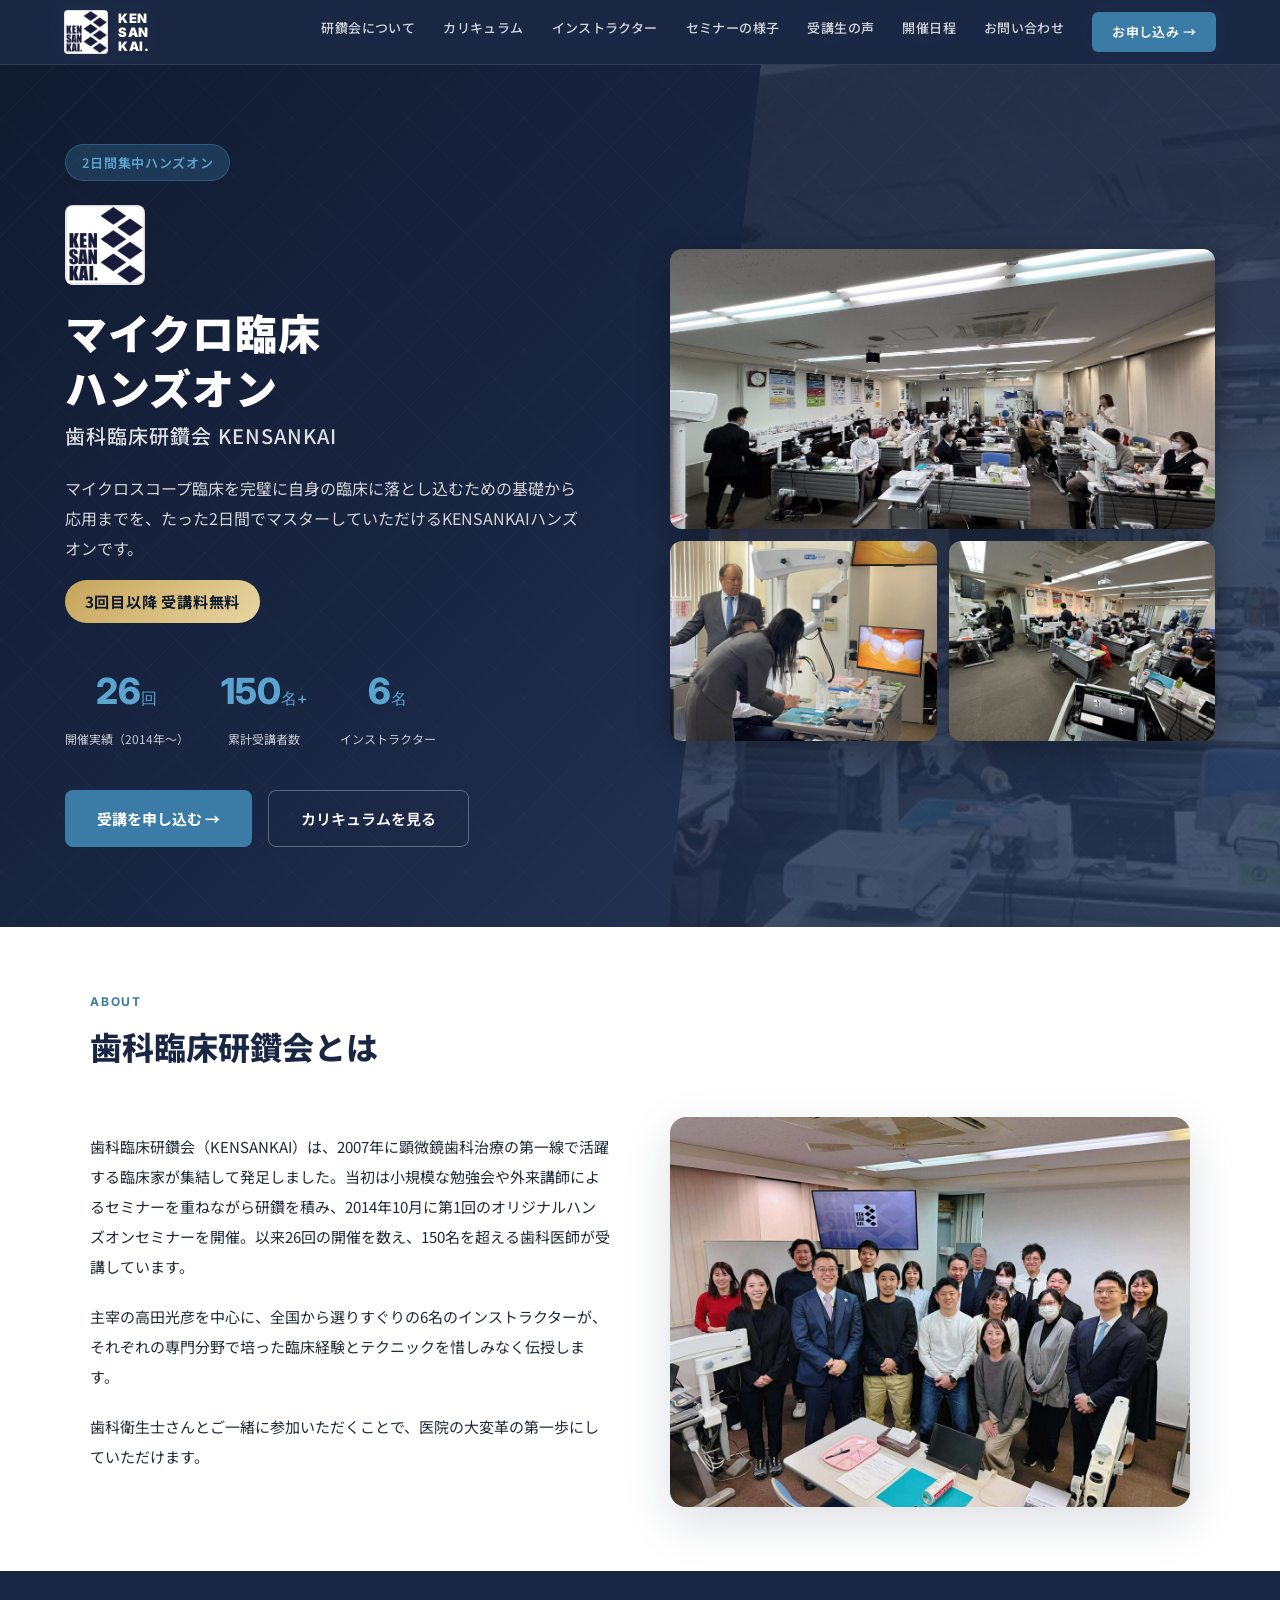
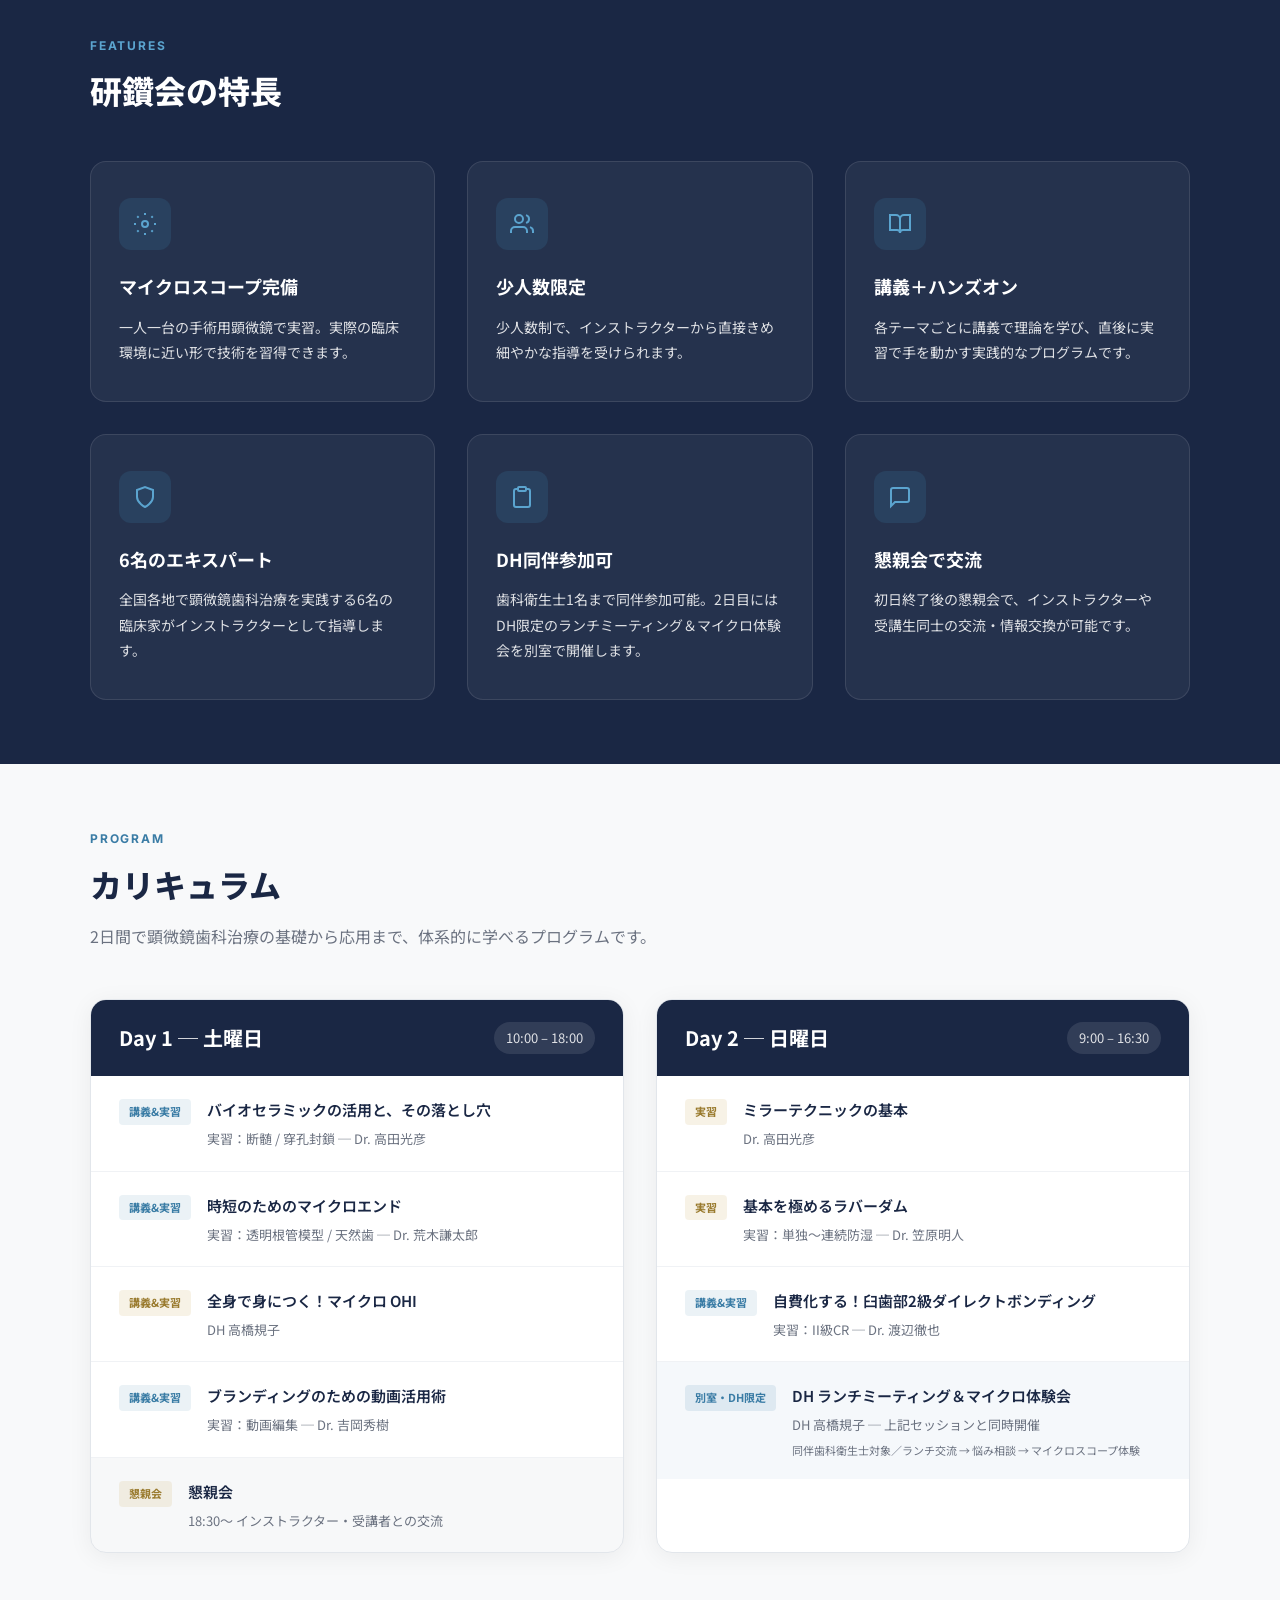
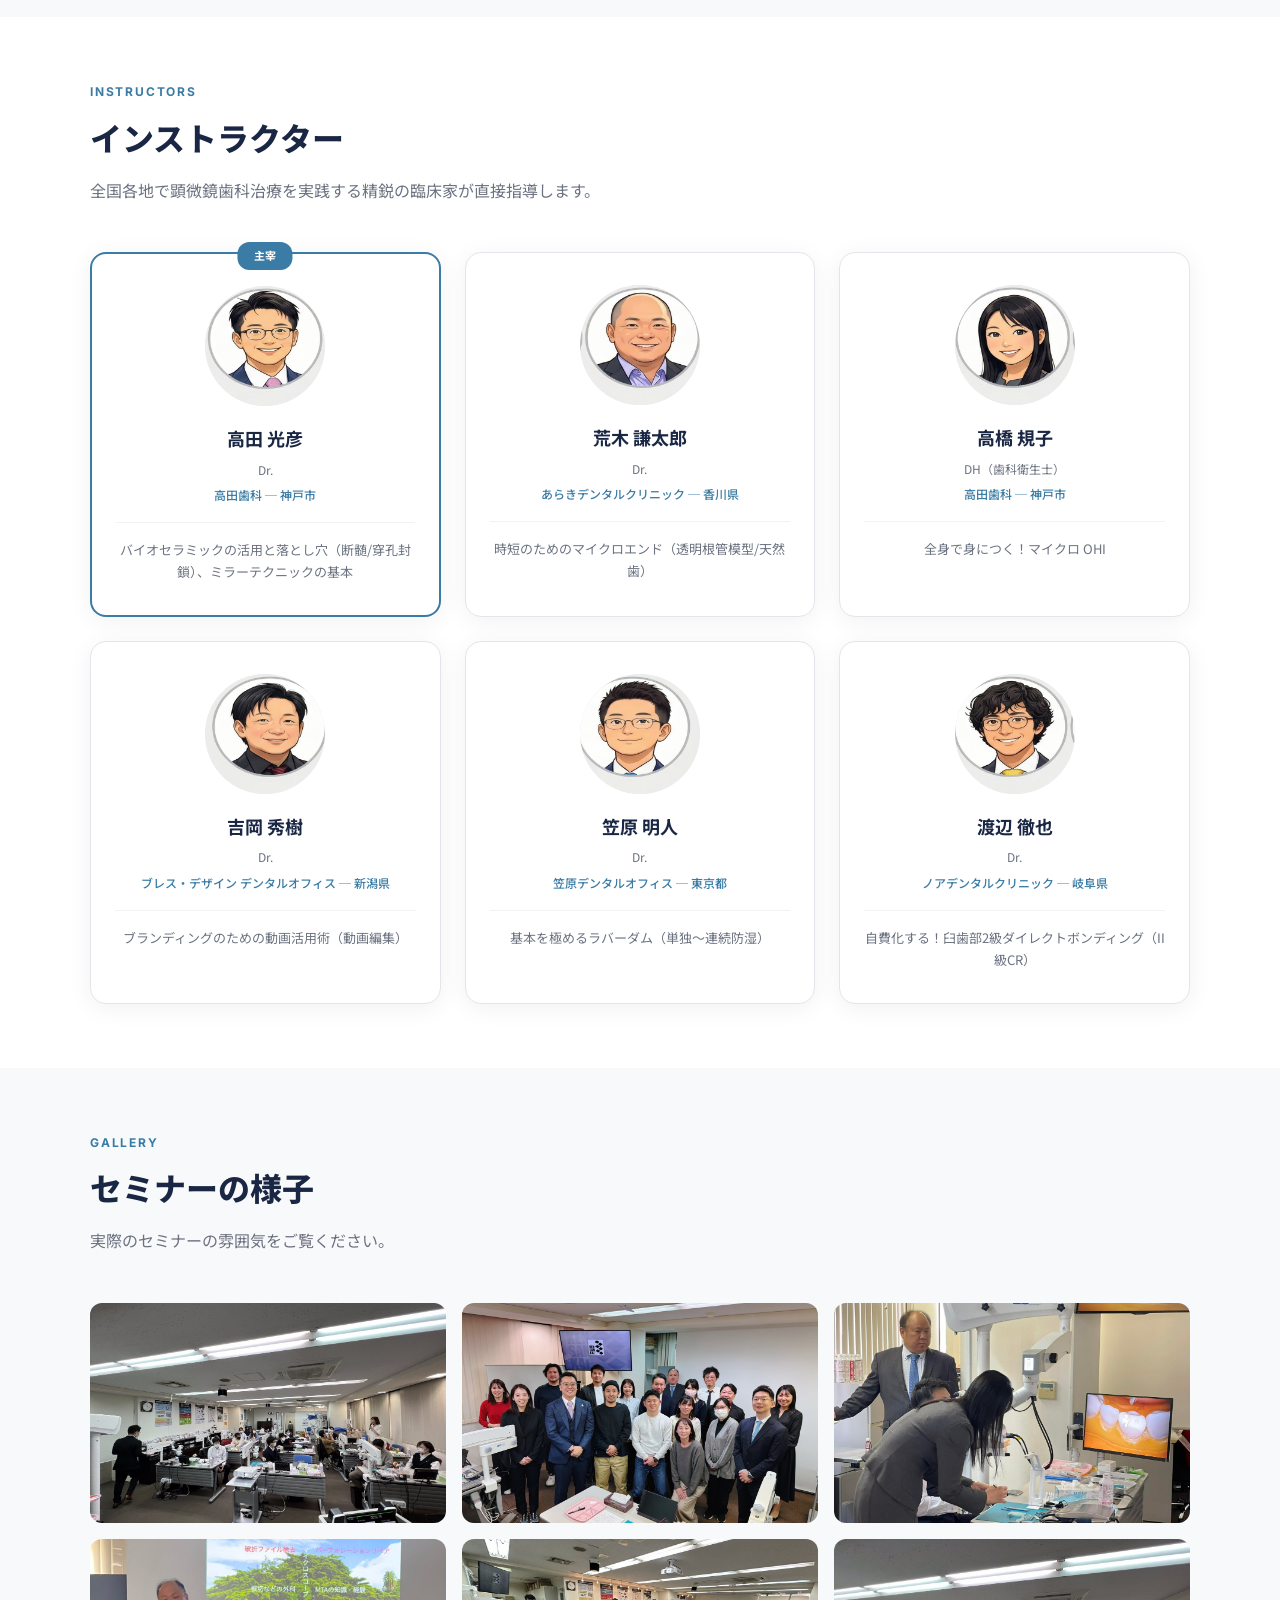
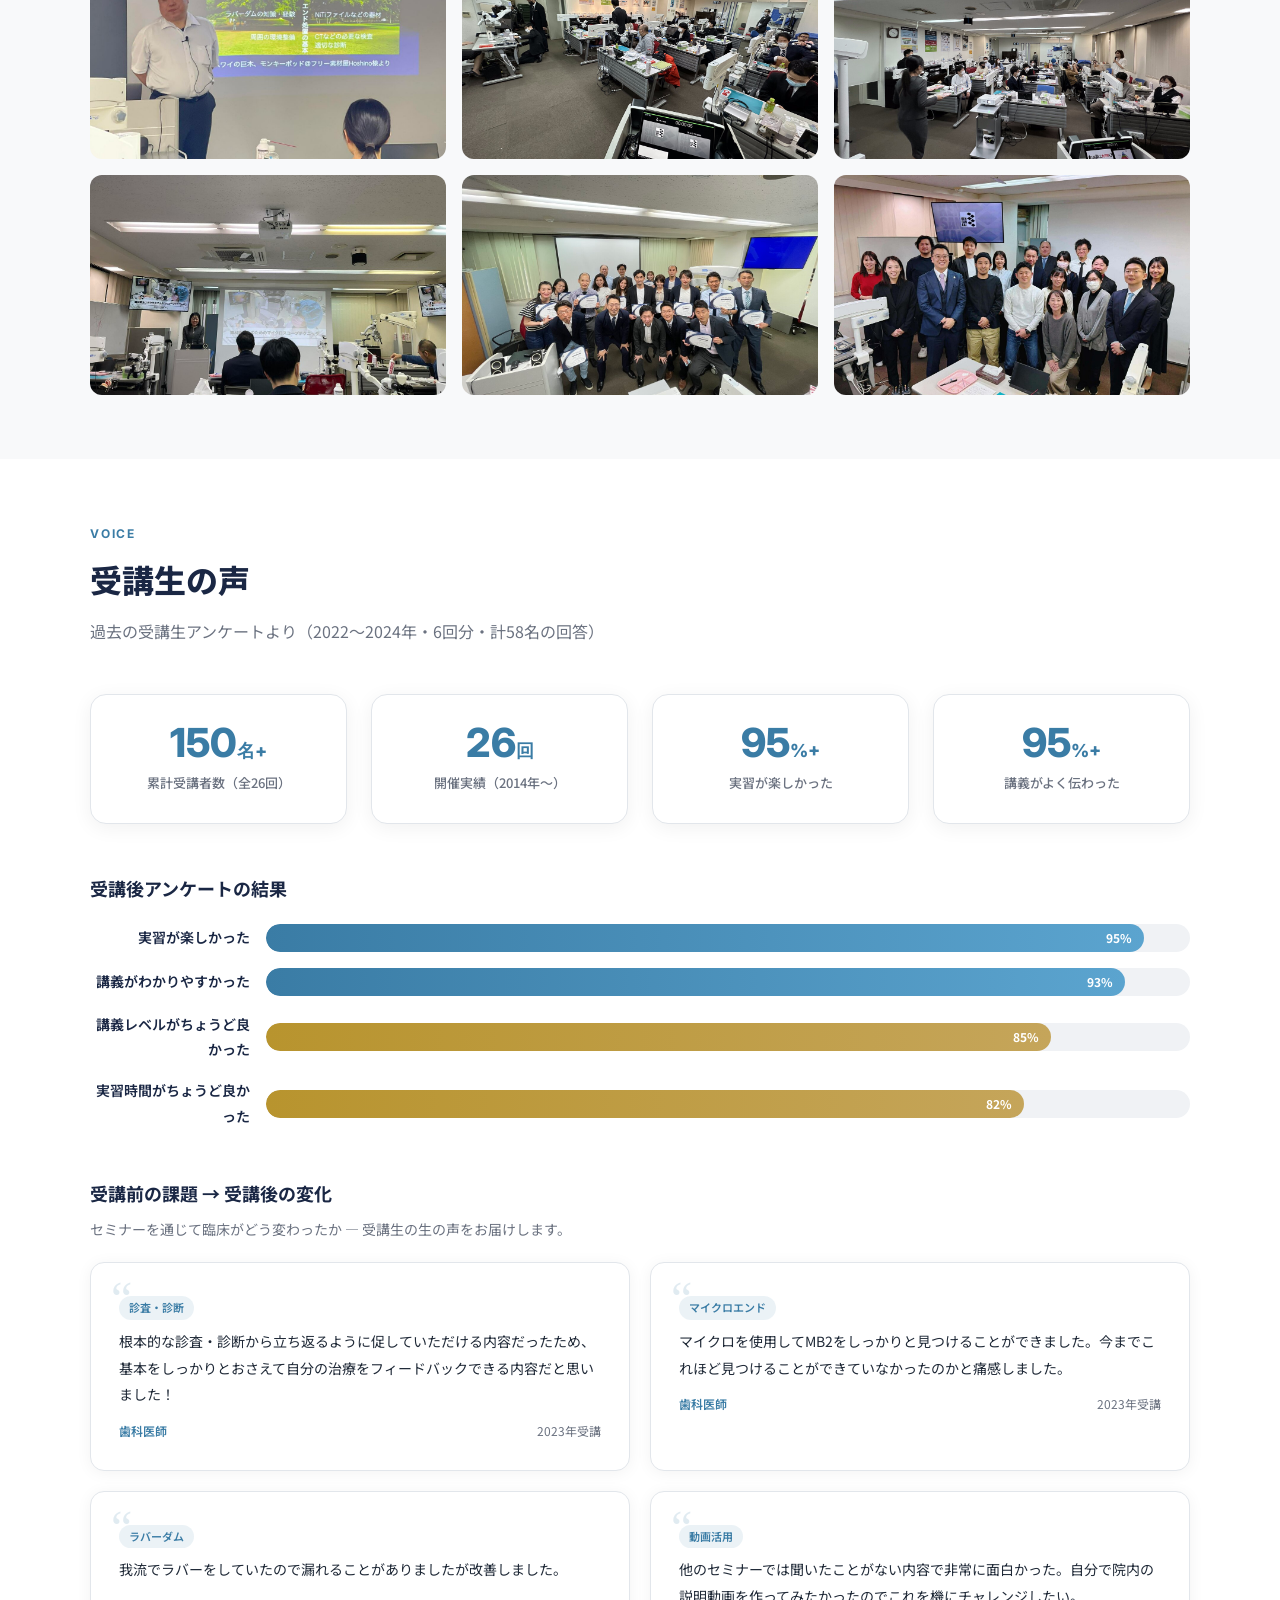
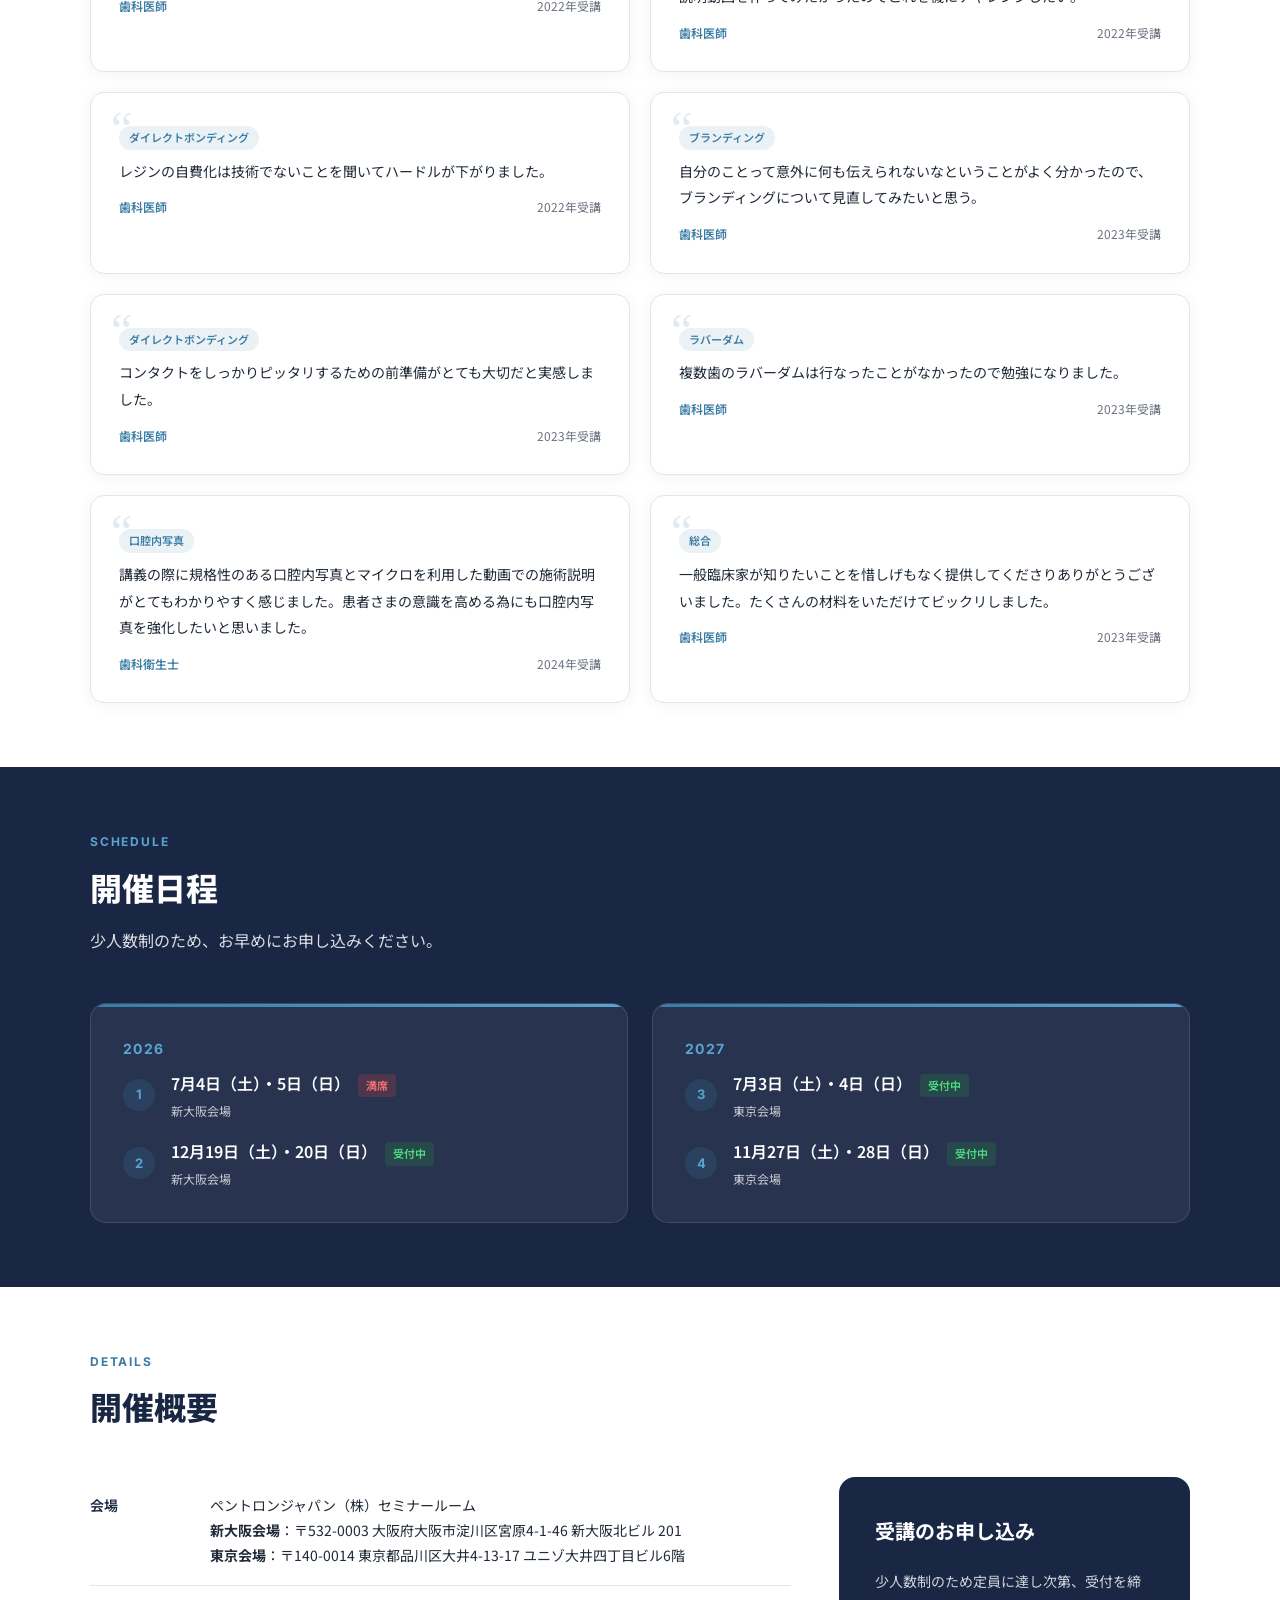
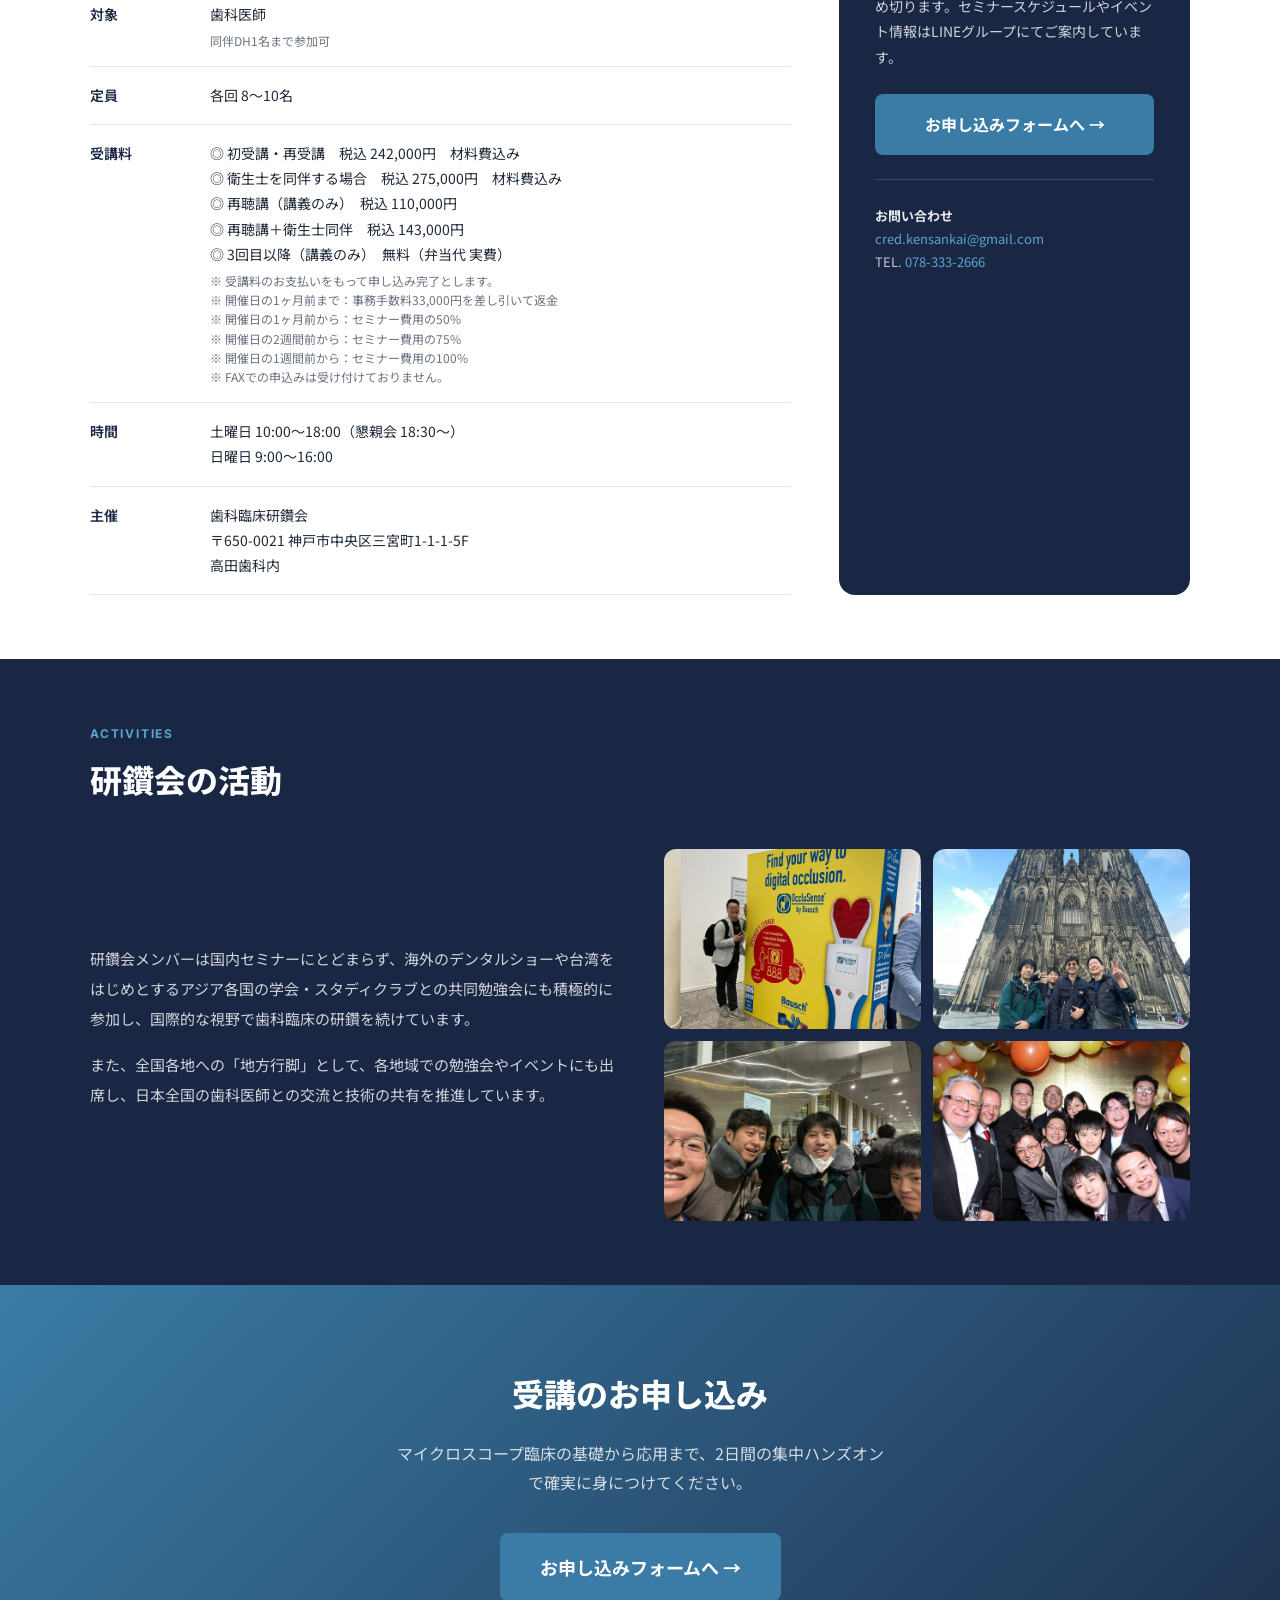
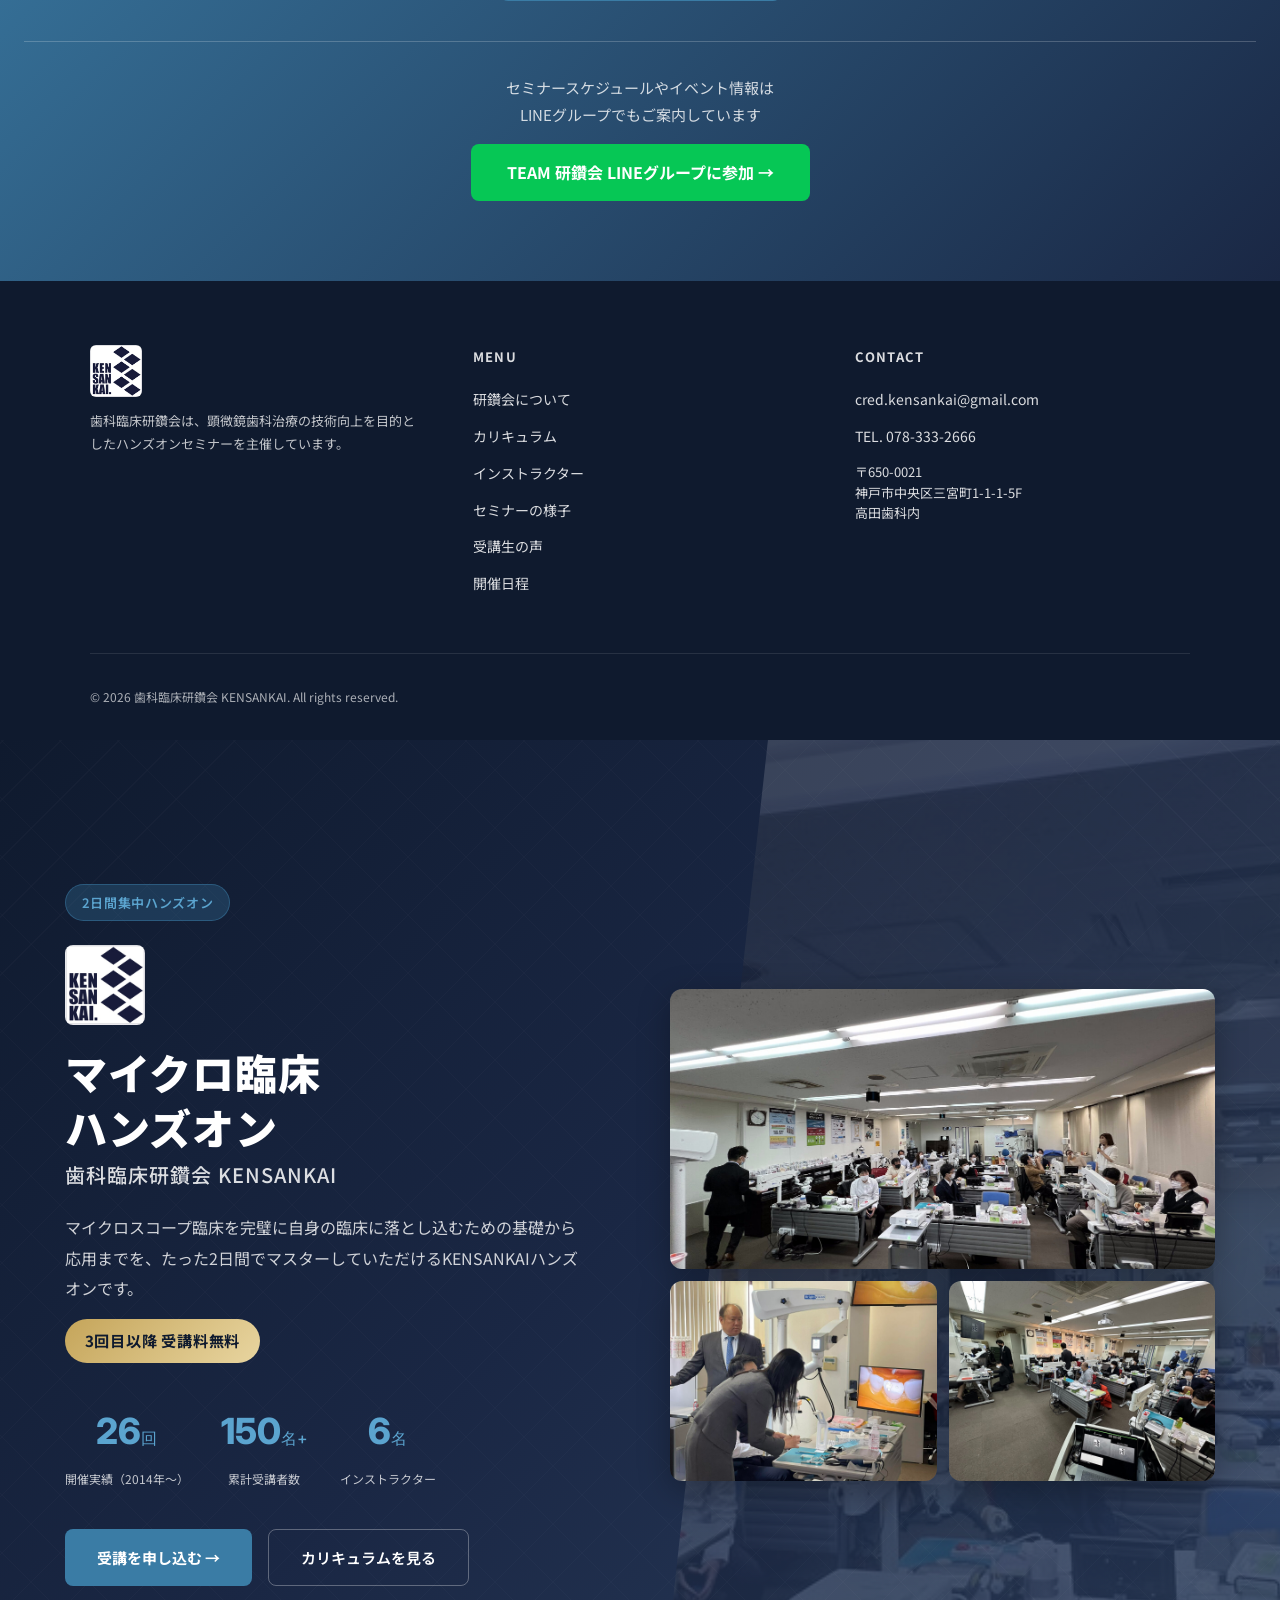
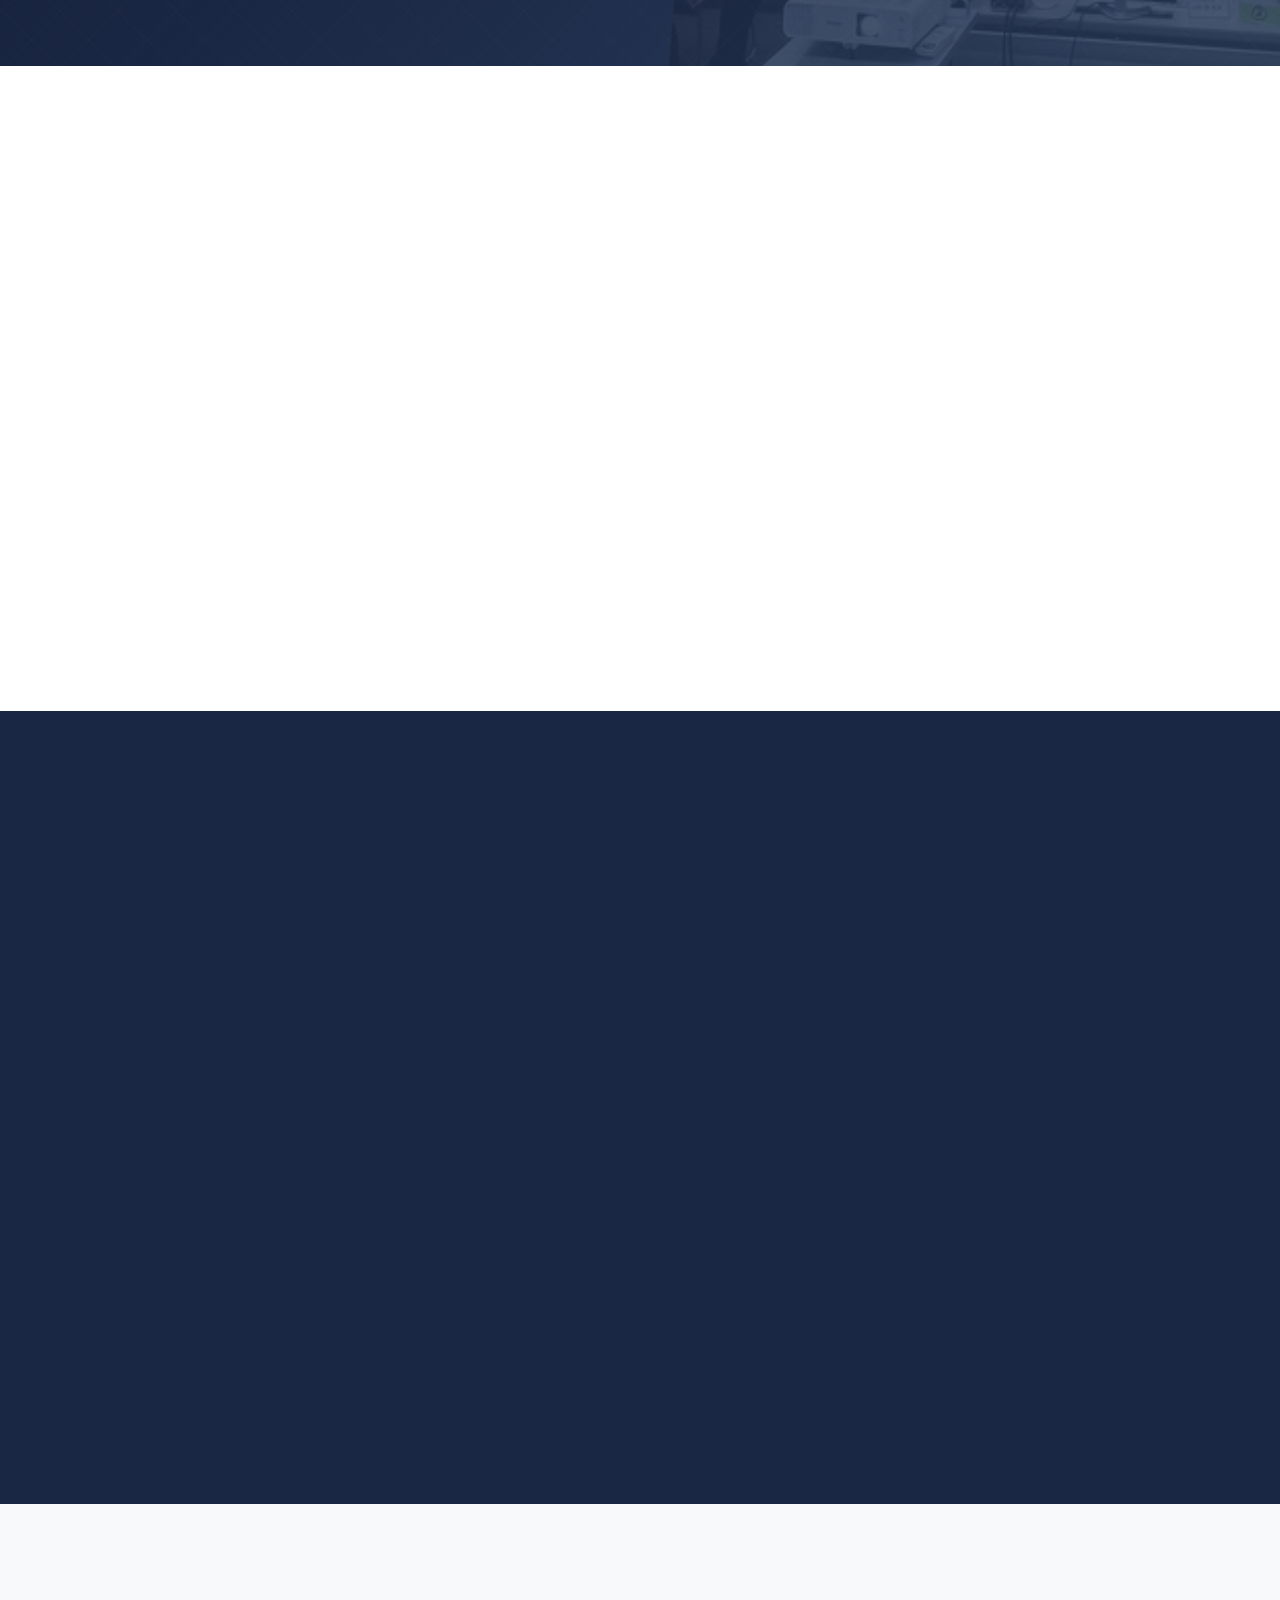
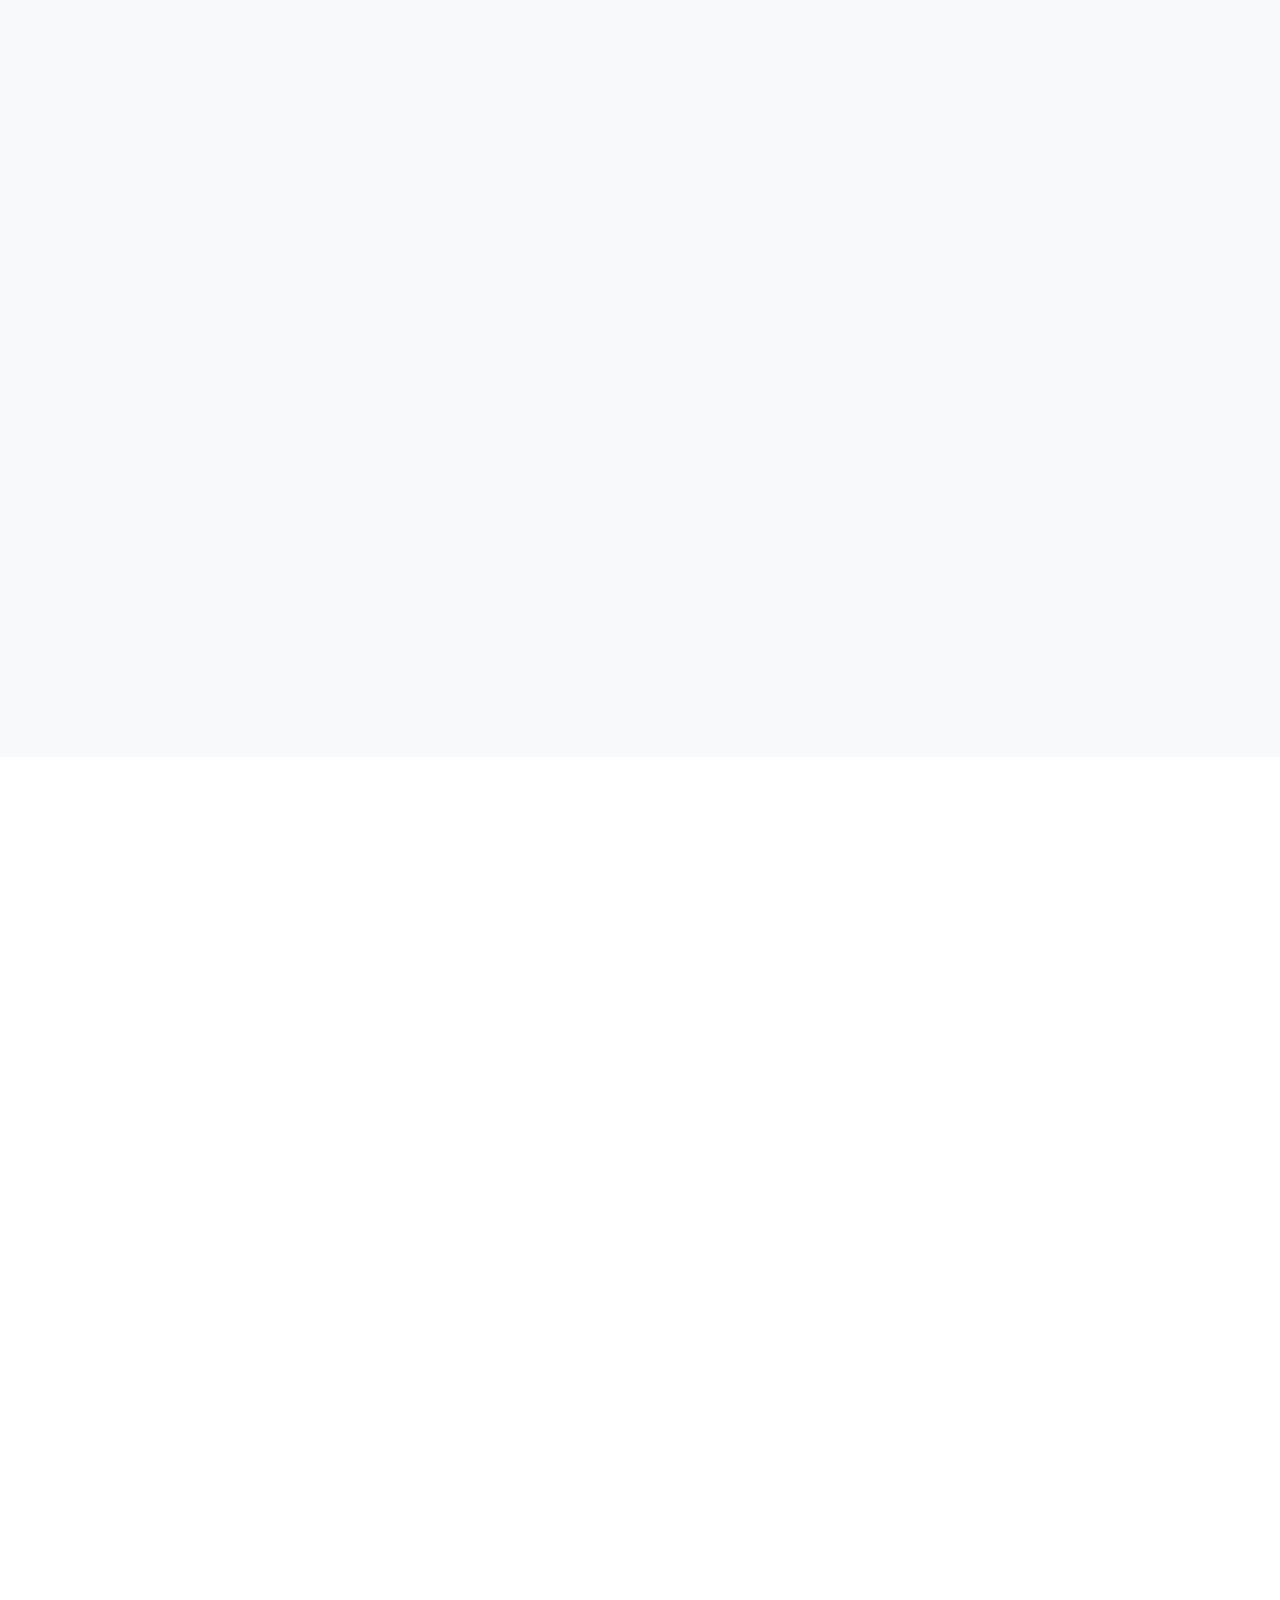
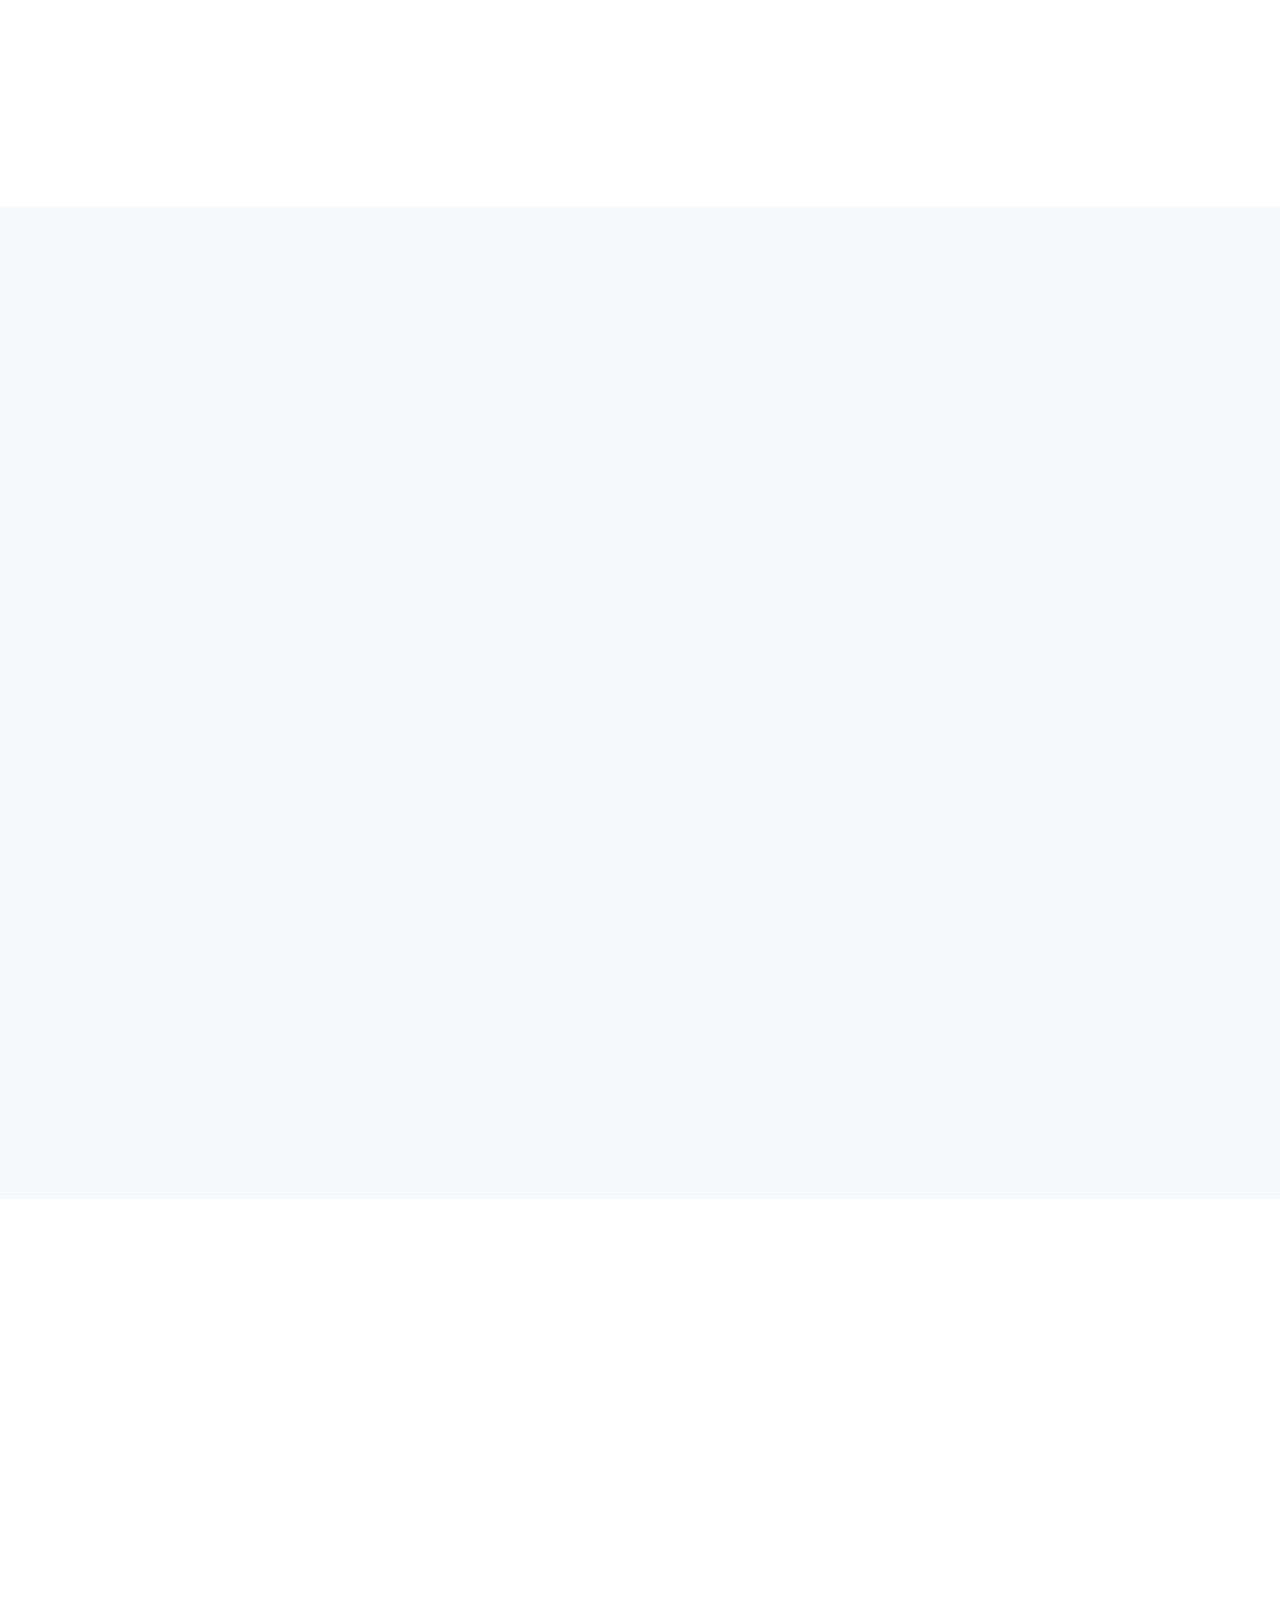
==== commit 56899912: "feat: 受講生の声にビフォーアフター文脈とカテゴリタグを追加" ====
--- a/kensankai/index.html
+++ b/kensankai/index.html
@@ -434,6 +434,11 @@
 .testimonial-text { font-size: 14px; line-height: 1.9; color: var(--gray-800); margin-bottom: 12px; }
 .testimonial-meta { font-size: 12px; color: var(--gray-600); display: flex; justify-content: space-between; }
 .testimonial-role { font-weight: 600; color: var(--teal); }
+.testimonial-tag {
+  display: inline-block; font-size: 11px; font-weight: 600;
+  padding: 2px 10px; border-radius: 12px;
+  background: rgba(58,124,165,0.1); color: var(--teal); margin-bottom: 8px;
+}
 @media (max-width: 1024px) {
   .testimonial-stats { grid-template-columns: repeat(2, 1fr); }
 }
@@ -802,45 +807,56 @@
     </div>
 
     <!-- Testimonial Cards -->
-    <h3 style="font-size:18px;font-weight:700;color:var(--navy);margin-bottom:20px;">受講生コメント</h3>
+    <h3 style="font-size:18px;font-weight:700;color:var(--navy);margin-bottom:8px;">受講前の課題 → 受講後の変化</h3>
+    <p style="font-size:14px;color:var(--gray-600);margin-bottom:20px;">セミナーを通じて臨床がどう変わったか — 受講生の生の声をお届けします。</p>
     <div class="testimonial-cards">
       <div class="testimonial-card">
+        <span class="testimonial-tag">診査・診断</span>
         <div class="testimonial-text">根本的な診査・診断から立ち返るように促していただける内容だったため、基本をしっかりとおさえて自分の治療をフィードバックできる内容だと思いました！</div>
         <div class="testimonial-meta"><span class="testimonial-role">歯科医師</span><span>2023年受講</span></div>
       </div>
       <div class="testimonial-card">
+        <span class="testimonial-tag">マイクロエンド</span>
         <div class="testimonial-text">マイクロを使用してMB2をしっかりと見つけることができました。今までこれほど見つけることができていなかったのかと痛感しました。</div>
         <div class="testimonial-meta"><span class="testimonial-role">歯科医師</span><span>2023年受講</span></div>
       </div>
       <div class="testimonial-card">
+        <span class="testimonial-tag">ラバーダム</span>
         <div class="testimonial-text">我流でラバーをしていたので漏れることがありましたが改善しました。</div>
         <div class="testimonial-meta"><span class="testimonial-role">歯科医師</span><span>2022年受講</span></div>
       </div>
       <div class="testimonial-card">
+        <span class="testimonial-tag">動画活用</span>
         <div class="testimonial-text">他のセミナーでは聞いたことがない内容で非常に面白かった。自分で院内の説明動画を作ってみたかったのでこれを機にチャレンジしたい。</div>
         <div class="testimonial-meta"><span class="testimonial-role">歯科医師</span><span>2022年受講</span></div>
       </div>
       <div class="testimonial-card">
+        <span class="testimonial-tag">ダイレクトボンディング</span>
         <div class="testimonial-text">レジンの自費化は技術でないことを聞いてハードルが下がりました。</div>
         <div class="testimonial-meta"><span class="testimonial-role">歯科医師</span><span>2022年受講</span></div>
       </div>
       <div class="testimonial-card">
+        <span class="testimonial-tag">ブランディング</span>
         <div class="testimonial-text">自分のことって意外に何も伝えられないなということがよく分かったので、ブランディングについて見直してみたいと思う。</div>
         <div class="testimonial-meta"><span class="testimonial-role">歯科医師</span><span>2023年受講</span></div>
       </div>
       <div class="testimonial-card">
+        <span class="testimonial-tag">ダイレクトボンディング</span>
         <div class="testimonial-text">コンタクトをしっかりピッタリするための前準備がとても大切だと実感しました。</div>
         <div class="testimonial-meta"><span class="testimonial-role">歯科医師</span><span>2023年受講</span></div>
       </div>
       <div class="testimonial-card">
+        <span class="testimonial-tag">ラバーダム</span>
         <div class="testimonial-text">複数歯のラバーダムは行なったことがなかったので勉強になりました。</div>
         <div class="testimonial-meta"><span class="testimonial-role">歯科医師</span><span>2023年受講</span></div>
       </div>
       <div class="testimonial-card">
+        <span class="testimonial-tag">口腔内写真</span>
         <div class="testimonial-text">講義の際に規格性のある口腔内写真とマイクロを利用した動画での施術説明がとてもわかりやすく感じました。患者さまの意識を高める為にも口腔内写真を強化したいと思いました。</div>
         <div class="testimonial-meta"><span class="testimonial-role">歯科衛生士</span><span>2024年受講</span></div>
       </div>
       <div class="testimonial-card">
+        <span class="testimonial-tag">総合</span>
         <div class="testimonial-text">一般臨床家が知りたいことを惜しげもなく提供してくださりありがとうございました。たくさんの材料をいただけてビックリしました。</div>
         <div class="testimonial-meta"><span class="testimonial-role">歯科医師</span><span>2023年受講</span></div>
       </div>
@@ -1066,3 +1082,1071 @@
 </script>
 </body>
 </html>
+<!DOCTYPE html>
+<html lang="ja">
+<head>
+<meta charset="UTF-8">
+<meta name="viewport" content="width=device-width, initial-scale=1.0">
+<title>歯科臨床研鑽会 KENSANKAI | マイクロスコープ臨床ハンズオンセミナー</title>
+<meta name="description" content="歯科臨床研鑽会（KENSANKAI）は2014年から26回開催、延べ150名超が受講したマイクロスコープ臨床ハンズオンセミナーです。6名の精鋭インストラクターが2日間で顕微鏡歯科治療の基礎から応用まで直接指導します。">
+<meta name="keywords" content="歯科臨床研鑽会,KENSANKAI,マイクロスコープ,顕微鏡歯科,ハンズオンセミナー,歯科セミナー,ダイレクトボンディング,ラバーダム,マイクロエンド,歯科医師向けセミナー">
+<link rel="canonical" href="https://takatadc-code.github.io/cred-kensankai/kensankai/">
+<!-- OGP -->
+<meta property="og:title" content="歯科臨床研鑽会 KENSANKAI | マイクロスコープ臨床ハンズオンセミナー">
+<meta property="og:description" content="6名の精鋭インストラクターが2日間で顕微鏡歯科治療の基礎から応用まで直接指導。2014年から26回開催、延べ150名超が受講。">
+<meta property="og:type" content="website">
+<meta property="og:url" content="https://takatadc-code.github.io/cred-kensankai/kensankai/">
+<meta property="og:image" content="https://takatadc-code.github.io/cred-kensankai/kensankai/images/wide_room_01.jpg">
+<meta property="og:site_name" content="歯科臨床研鑽会 KENSANKAI">
+<meta property="og:locale" content="ja_JP">
+<!-- Twitter Card -->
+<meta name="twitter:card" content="summary_large_image">
+<meta name="twitter:title" content="歯科臨床研鑽会 KENSANKAI | マイクロスコープ臨床ハンズオン">
+<meta name="twitter:description" content="6名の精鋭インストラクターが2日間で顕微鏡歯科治療の基礎から応用まで直接指導。">
+<meta name="twitter:image" content="https://takatadc-code.github.io/cred-kensankai/kensankai/images/wide_room_01.jpg">
+<!-- 構造化データ (JSON-LD) -->
+<script type="application/ld+json">
+{
+  "@context": "https://schema.org",
+  "@type": "EducationEvent",
+  "name": "歯科臨床研鑽会 KENSANKAI マイクロスコープ臨床ハンズオンセミナー",
+  "description": "マイクロスコープ臨床を完璧に自身の臨床に落とし込むための基礎から応用までを2日間でマスターできるハンズオンセミナー",
+  "url": "https://takatadc-code.github.io/cred-kensankai/kensankai/",
+  "image": "https://takatadc-code.github.io/cred-kensankai/kensankai/images/wide_room_01.jpg",
+  "organizer": {
+    "@type": "Organization",
+    "name": "歯科臨床研鑽会",
+    "url": "https://takatadc-code.github.io/cred-kensankai/kensankai/"
+  },
+  "location": {
+    "@type": "Place",
+    "name": "ペントロンジャパン セミナールーム",
+    "address": {
+      "@type": "PostalAddress",
+      "addressRegion": "大阪府",
+      "addressCountry": "JP"
+    }
+  },
+  "eventAttendanceMode": "https://schema.org/OfflineEventAttendanceMode",
+  "offers": {
+    "@type": "Offer",
+    "price": "220000",
+    "priceCurrency": "JPY",
+    "availability": "https://schema.org/InStock"
+  }
+}
+</script>
+<link rel="preconnect" href="https://fonts.googleapis.com">
+<link rel="preconnect" href="https://fonts.gstatic.com" crossorigin>
+<link href="https://fonts.googleapis.com/css2?family=Noto+Sans+JP:wght@300;400;500;600;700;900&family=Inter:wght@400;600;700;800;900&display=swap" rel="stylesheet">
+<style>
+*, *::before, *::after { margin: 0; padding: 0; box-sizing: border-box; }
+
+:root {
+  --navy: #1a2744;
+  --navy-dark: #0f1a2e;
+  --navy-light: #2a3d5c;
+  --teal: #3a7ca5;
+  --teal-light: #5ba4cf;
+  --gold: #c5a55a;
+  --white: #ffffff;
+  --gray-50: #f8f9fa;
+  --gray-100: #f0f2f5;
+  --gray-200: #e2e6eb;
+  --gray-600: #6b7280;
+  --gray-800: #1f2937;
+}
+
+html { scroll-behavior: smooth; font-size: 16px; }
+
+body {
+  font-family: 'Noto Sans JP', sans-serif;
+  color: var(--gray-800);
+  line-height: 1.8;
+  background: var(--white);
+  overflow-x: hidden;
+}
+
+/* ===== NAVIGATION ===== */
+.nav {
+  position: fixed; top: 0; left: 0; right: 0; z-index: 1000;
+  background: rgba(26, 39, 68, 0.95);
+  backdrop-filter: blur(12px);
+  border-bottom: 1px solid rgba(255,255,255,0.1);
+  transition: all 0.3s ease;
+}
+.nav-inner {
+  max-width: 1200px; margin: 0 auto; padding: 0 24px;
+  display: flex; align-items: center; justify-content: space-between; height: 64px;
+}
+.nav-logo {
+  display: flex; align-items: center; gap: 10px;
+  text-decoration: none; color: var(--white);
+}
+.nav-logo img { height: 44px; width: 44px; object-fit: contain; border-radius: 4px; }
+.nav-logo-text {
+  font-family: 'Inter', sans-serif; font-weight: 900;
+  font-size: 13px; line-height: 1.1; letter-spacing: 0.05em;
+}
+.nav-links { display: flex; gap: 28px; list-style: none; }
+.nav-links a {
+  color: rgba(255,255,255,0.8); text-decoration: none;
+  font-size: 13px; font-weight: 500; letter-spacing: 0.03em; transition: color 0.2s;
+}
+.nav-links a:hover { color: var(--white); }
+.nav-cta {
+  display: inline-flex; align-items: center; gap: 6px;
+  background: var(--teal); color: var(--white) !important;
+  padding: 8px 20px; border-radius: 6px; font-weight: 600 !important; transition: background 0.2s;
+}
+.nav-cta:hover { background: var(--teal-light); }
+.mobile-menu-btn {
+  display: none; background: none; border: none;
+  color: var(--white); font-size: 24px; cursor: pointer; padding: 4px;
+}
+
+/* ===== HERO ===== */
+.hero {
+  position: relative; min-height: 100vh; display: flex; align-items: center;
+  background: linear-gradient(135deg, var(--navy-dark) 0%, var(--navy) 50%, var(--navy-light) 100%);
+  overflow: hidden; padding-top: 64px;
+}
+.hero::before {
+  content: ''; position: absolute; top: -50%; right: -20%; width: 80%; height: 200%;
+  background: url('images/wide_room_01.jpg') center/cover; opacity: 0.15;
+  clip-path: polygon(30% 0%, 100% 0%, 100% 100%, 10% 100%);
+}
+.hero-diamond-pattern {
+  position: absolute; top: 0; left: 0; right: 0; bottom: 0; opacity: 0.04;
+  background-image:
+    repeating-linear-gradient(45deg, transparent, transparent 40px, rgba(255,255,255,0.5) 40px, rgba(255,255,255,0.5) 41px),
+    repeating-linear-gradient(-45deg, transparent, transparent 40px, rgba(255,255,255,0.5) 40px, rgba(255,255,255,0.5) 41px);
+}
+.hero-inner {
+  max-width: 1200px; margin: 0 auto; padding: 80px 24px; position: relative; z-index: 2;
+  display: grid; grid-template-columns: 1fr 1fr; gap: 60px; align-items: center;
+}
+.hero-content { color: var(--white); }
+.hero-badge {
+  display: inline-block; background: rgba(58,124,165,0.3); border: 1px solid rgba(58,124,165,0.5);
+  color: var(--teal-light); padding: 6px 16px; border-radius: 20px;
+  font-size: 13px; font-weight: 600; letter-spacing: 0.05em; margin-bottom: 24px;
+}
+.hero-logo-block { display: flex; align-items: center; gap: 16px; margin-bottom: 20px; }
+.hero-logo-img { width: 80px; height: 80px; object-fit: contain; border-radius: 8px; }
+h1.hero-title { font-size: 42px; font-weight: 900; line-height: 1.3; letter-spacing: 0.02em; }
+.hero-title-sub {
+  display: block; font-size: 20px; font-weight: 500;
+  color: rgba(255,255,255,0.85); margin-top: 8px; letter-spacing: 0.05em;
+}
+.hero-desc { font-size: 16px; line-height: 1.9; color: rgba(255,255,255,0.8); margin-top: 24px; max-width: 520px; }
+.hero-stats { display: flex; gap: 32px; margin-top: 36px; }
+.hero-stat { text-align: center; }
+.hero-stat-num { font-family: 'Inter', sans-serif; font-size: 36px; font-weight: 800; color: var(--teal-light); }
+.hero-stat-num span { font-size: 16px; font-weight: 500; }
+.hero-stat-label { font-size: 12px; color: rgba(255,255,255,0.75); margin-top: 4px; }
+.hero-buttons { display: flex; gap: 16px; margin-top: 40px; }
+.btn-primary {
+  display: inline-flex; align-items: center; gap: 8px;
+  background: var(--teal); color: var(--white); padding: 14px 32px; border-radius: 8px;
+  text-decoration: none; font-weight: 700; font-size: 15px;
+  transition: all 0.3s; border: none; cursor: pointer;
+}
+.btn-primary:hover { background: var(--teal-light); transform: translateY(-2px); box-shadow: 0 8px 24px rgba(58,124,165,0.4); }
+.btn-outline {
+  display: inline-flex; align-items: center; gap: 8px;
+  background: transparent; color: var(--white); padding: 14px 32px; border-radius: 8px;
+  text-decoration: none; font-weight: 600; font-size: 15px;
+  border: 1px solid rgba(255,255,255,0.3); transition: all 0.3s;
+}
+.btn-outline:hover { border-color: var(--white); background: rgba(255,255,255,0.05); }
+.hero-images { display: grid; grid-template-columns: 1fr 1fr; gap: 12px; }
+.hero-img { border-radius: 12px; overflow: hidden; box-shadow: 0 8px 32px rgba(0,0,0,0.3); }
+.hero-img img { width: 100%; height: 200px; object-fit: cover; display: block; }
+.hero-img:first-child { grid-column: 1 / -1; }
+.hero-img:first-child img { height: 280px; }
+
+/* ===== SECTION COMMON ===== */
+.section { padding: 64px 24px; }
+.section-inner { max-width: 1100px; margin: 0 auto; }
+.section-label {
+  font-family: 'Inter', sans-serif; font-size: 12px; font-weight: 700;
+  letter-spacing: 0.15em; text-transform: uppercase; color: var(--teal); margin-bottom: 12px;
+}
+.section-title { font-size: 32px; font-weight: 800; color: var(--navy); line-height: 1.4; margin-bottom: 16px; }
+.section-subtitle { font-size: 16px; color: var(--gray-600); max-width: 600px; line-height: 1.8; }
+.section-dark { background: var(--navy); color: var(--white); }
+.section-dark .section-label { color: var(--teal-light); }
+.section-dark .section-title { color: var(--white); }
+.section-dark .section-subtitle { color: rgba(255,255,255,0.85); }
+.section-gray { background: var(--gray-50); }
+
+/* ===== ABOUT ===== */
+.about-grid { display: grid; grid-template-columns: 1fr 1fr; gap: 60px; margin-top: 48px; align-items: center; }
+.about-text p { margin-bottom: 20px; font-size: 15px; line-height: 2; }
+.about-img { border-radius: 16px; overflow: hidden; box-shadow: 0 16px 48px rgba(26,39,68,0.15); }
+.about-img img { width: 100%; height: auto; display: block; }
+
+/* ===== FEATURES ===== */
+.features-grid { display: grid; grid-template-columns: repeat(3, 1fr); gap: 32px; margin-top: 48px; }
+.feature-card {
+  background: rgba(255,255,255,0.05); border: 1px solid rgba(255,255,255,0.1);
+  border-radius: 16px; padding: 36px 28px; transition: all 0.3s;
+}
+.feature-card:hover { background: rgba(255,255,255,0.08); border-color: rgba(58,124,165,0.3); transform: translateY(-4px); }
+.feature-icon {
+  width: 52px; height: 52px; background: rgba(58,124,165,0.2); border-radius: 12px;
+  display: flex; align-items: center; justify-content: center; margin-bottom: 20px;
+}
+.feature-icon svg { width: 24px; height: 24px; stroke: var(--teal-light); fill: none; stroke-width: 2; }
+.feature-title { font-size: 18px; font-weight: 700; margin-bottom: 12px; }
+.feature-desc { font-size: 14px; line-height: 1.8; color: rgba(255,255,255,0.85); }
+
+/* ===== PROGRAM ===== */
+.program-days { display: grid; grid-template-columns: 1fr 1fr; gap: 32px; margin-top: 48px; }
+.program-day { background: var(--white); border-radius: 16px; overflow: hidden; box-shadow: 0 4px 24px rgba(0,0,0,0.06); border: 1px solid var(--gray-200); }
+.program-day-header { background: var(--navy); color: var(--white); padding: 20px 28px; display: flex; align-items: center; justify-content: space-between; }
+.program-day-title { font-size: 20px; font-weight: 700; }
+.program-day-time { font-size: 13px; color: rgba(255,255,255,0.85); background: rgba(255,255,255,0.1); padding: 4px 12px; border-radius: 20px; }
+.program-item { padding: 20px 28px; border-bottom: 1px solid var(--gray-100); display: flex; gap: 16px; align-items: flex-start; }
+.program-item:last-child { border-bottom: none; }
+.program-type { flex-shrink: 0; font-size: 11px; font-weight: 700; padding: 3px 10px; border-radius: 4px; margin-top: 3px; }
+.type-lecture { background: rgba(58,124,165,0.1); color: var(--teal); }
+.type-handson { background: rgba(197,165,90,0.15); color: #9a7b2f; }
+.program-item-content { flex: 1; }
+.program-item-title { font-size: 15px; font-weight: 600; color: var(--navy); margin-bottom: 4px; }
+.program-item-instructor { font-size: 13px; color: var(--gray-600); }
+
+/* ===== INSTRUCTORS ===== */
+.instructors-grid { display: grid; grid-template-columns: repeat(3, 1fr); gap: 24px; margin-top: 48px; }
+.instructor-card {
+  background: var(--white); border-radius: 16px; padding: 32px 24px; text-align: center;
+  box-shadow: 0 4px 24px rgba(0,0,0,0.06); border: 1px solid var(--gray-200); transition: all 0.3s;
+}
+.instructor-card:hover { transform: translateY(-4px); box-shadow: 0 12px 36px rgba(0,0,0,0.1); }
+.instructor-card.lead { border-color: var(--teal); border-width: 2px; position: relative; }
+.instructor-lead-badge {
+  position: absolute; top: -12px; left: 50%; transform: translateX(-50%);
+  background: var(--teal); color: var(--white); padding: 4px 16px; border-radius: 12px;
+  font-size: 11px; font-weight: 700; letter-spacing: 0.05em;
+}
+.instructor-avatar-wrap {
+  width: 120px; height: 120px; border-radius: 50%; margin: 0 auto 16px;
+  position: relative; overflow: hidden; background: #e8edf3;
+}
+.instructor-avatar-wrap img {
+  display: block; width: 120px; height: 120px; border-radius: 50%;
+  object-fit: cover; object-position: center center;
+  position: absolute; top: 0; left: 0;
+  transition: opacity 0.4s ease;
+}
+.instructor-avatar-wrap .illust { opacity: 1; z-index: 2; }
+.instructor-avatar-wrap .photo { opacity: 0; z-index: 1; }
+.instructor-card:hover .instructor-avatar-wrap .illust { opacity: 0; }
+.instructor-card:hover .instructor-avatar-wrap .photo { opacity: 1; }
+.instructor-name { font-size: 18px; font-weight: 700; color: var(--navy); margin-bottom: 4px; }
+.instructor-title { font-size: 12px; color: var(--gray-600); margin-bottom: 4px; }
+.instructor-location { font-size: 12px; color: var(--teal); font-weight: 500; margin-bottom: 16px; }
+.instructor-topic { font-size: 13px; line-height: 1.7; color: var(--gray-600); padding-top: 16px; border-top: 1px solid var(--gray-100); }
+
+/* ===== GALLERY GRID ===== */
+.gallery-grid {
+  display: grid; grid-template-columns: repeat(3, 1fr); gap: 16px; margin-top: 48px;
+}
+.gallery-grid img {
+  width: 100%; height: 220px; object-fit: cover; display: block;
+  border-radius: 12px; transition: transform 0.3s, box-shadow 0.3s;
+}
+.gallery-grid img:hover { transform: scale(1.03); box-shadow: 0 8px 24px rgba(0,0,0,0.15); }
+@media (max-width: 768px) {
+  .gallery-grid { grid-template-columns: repeat(2, 1fr); gap: 10px; }
+  .gallery-grid img { height: 150px; }
+}
+
+/* ===== SCHEDULE ===== */
+.schedule-cards { display: grid; grid-template-columns: repeat(3, 1fr); gap: 24px; margin-top: 48px; }
+.schedule-card {
+  background: rgba(255,255,255,0.06); border: 1px solid rgba(255,255,255,0.12);
+  border-radius: 16px; padding: 32px; transition: all 0.3s; position: relative; overflow: hidden;
+}
+.schedule-card::before { content: ''; position: absolute; top: 0; left: 0; right: 0; height: 3px; background: linear-gradient(90deg, var(--teal), var(--teal-light)); }
+.schedule-card:hover { background: rgba(255,255,255,0.1); transform: translateY(-2px); }
+.schedule-year { font-family: 'Inter', sans-serif; font-size: 14px; font-weight: 700; color: var(--teal-light); letter-spacing: 0.1em; margin-bottom: 8px; }
+.schedule-dates { display: flex; flex-direction: column; gap: 16px; }
+.schedule-date-item { display: flex; align-items: center; gap: 16px; }
+.schedule-num {
+  flex-shrink: 0; width: 32px; height: 32px; background: rgba(58,124,165,0.2); border-radius: 50%;
+  display: flex; align-items: center; justify-content: center;
+  font-family: 'Inter', sans-serif; font-weight: 700; font-size: 13px; color: var(--teal-light);
+}
+.schedule-date-text { font-size: 16px; font-weight: 600; }
+.schedule-date-text small { display: block; font-size: 12px; font-weight: 400; color: rgba(255,255,255,0.75); margin-top: 2px; }
+.schedule-venue { display: inline-block; margin-top: 12px; padding: 4px 12px; border-radius: 6px; font-size: 12px; background: rgba(255,255,255,0.08); color: rgba(255,255,255,0.85); }
+.schedule-status { display: inline-block; margin-top: 12px; margin-left: 8px; padding: 4px 14px; border-radius: 20px; font-size: 12px; font-weight: 600; }
+.status-open { background: rgba(46,160,67,0.2); color: #4ade80; }
+.status-soldout { background: rgba(239,68,68,0.2); color: #f87171; }
+.status-coming { background: rgba(197,165,90,0.2); color: var(--gold); }
+.status-done { background: rgba(255,255,255,0.08); color: rgba(255,255,255,0.65); }
+.schedule-date-status { display: inline-block; margin-left: 8px; padding: 2px 8px; border-radius: 4px; font-size: 11px; font-weight: 600; vertical-align: middle; }
+.date-status-open { background: rgba(46,160,67,0.2); color: #4ade80; }
+.date-status-soldout { background: rgba(239,68,68,0.2); color: #f87171; }
+.schedule-cards-2col { grid-template-columns: repeat(2, 1fr); }
+
+/* ===== DETAILS ===== */
+.details-grid { display: grid; grid-template-columns: 2fr 1fr; gap: 48px; margin-top: 48px; }
+.details-table { width: 100%; border-collapse: collapse; }
+.details-table tr { border-bottom: 1px solid var(--gray-200); }
+.details-table th { text-align: left; font-weight: 600; font-size: 14px; color: var(--navy); padding: 16px 20px 16px 0; width: 120px; vertical-align: top; white-space: nowrap; }
+.details-table td { padding: 16px 0; font-size: 14px; line-height: 1.8; }
+.details-table td small { display: block; color: var(--gray-600); font-size: 12px; margin-top: 4px; line-height: 1.6; }
+.details-sidebar {
+  background: var(--navy); border-radius: 16px; padding: 36px; color: var(--white);
+  position: sticky; top: 88px;
+}
+.details-sidebar-title { font-size: 20px; font-weight: 700; margin-bottom: 20px; }
+.details-sidebar p { font-size: 14px; line-height: 1.8; color: rgba(255,255,255,0.8); margin-bottom: 24px; }
+.btn-apply {
+  display: block; width: 100%; text-align: center;
+  background: var(--teal); color: var(--white); padding: 16px 24px; border-radius: 8px;
+  text-decoration: none; font-weight: 700; font-size: 16px; transition: all 0.3s;
+}
+.btn-apply:hover { background: var(--teal-light); transform: translateY(-2px); box-shadow: 0 8px 24px rgba(58,124,165,0.4); }
+.details-sidebar .contact-info {
+  margin-top: 24px; padding-top: 24px; border-top: 1px solid rgba(255,255,255,0.15);
+  font-size: 13px; color: rgba(255,255,255,0.75); line-height: 1.8;
+}
+.details-sidebar .contact-info a { color: var(--teal-light); text-decoration: none; }
+
+/* ===== INTERNATIONAL ===== */
+.intl-content { display: grid; grid-template-columns: 1fr 1fr; gap: 48px; margin-top: 48px; align-items: center; }
+.intl-photos { display: grid; grid-template-columns: 1fr 1fr; gap: 12px; }
+.intl-photos img { width: 100%; height: 180px; object-fit: cover; border-radius: 12px; }
+.intl-text p { font-size: 15px; line-height: 2; color: rgba(255,255,255,0.8); margin-bottom: 16px; }
+
+/* ===== CTA ===== */
+.cta-section { background: linear-gradient(135deg, var(--teal) 0%, var(--navy) 100%); padding: 80px 24px; text-align: center; color: var(--white); }
+.cta-title { font-size: 32px; font-weight: 800; margin-bottom: 16px; }
+.cta-desc { font-size: 16px; color: rgba(255,255,255,0.8); margin-bottom: 36px; max-width: 500px; margin-left: auto; margin-right: auto; }
+
+/* ===== FOOTER ===== */
+.footer { background: var(--navy-dark); color: var(--white); padding: 64px 24px 32px; }
+.footer-inner { max-width: 1100px; margin: 0 auto; }
+.footer-top { display: grid; grid-template-columns: 1fr 1fr 1fr; gap: 48px; margin-bottom: 48px; }
+.footer-brand { display: flex; flex-direction: column; gap: 12px; }
+.footer-brand img { height: 52px; width: 52px; object-fit: contain; border-radius: 6px; }
+.footer-brand p { font-size: 13px; color: rgba(255,255,255,0.75); line-height: 1.8; }
+.footer-col-title { font-size: 13px; font-weight: 700; letter-spacing: 0.1em; margin-bottom: 16px; color: rgba(255,255,255,0.85); }
+.footer-col ul { list-style: none; }
+.footer-col li { margin-bottom: 8px; }
+.footer-col a { color: rgba(255,255,255,0.85); text-decoration: none; font-size: 14px; transition: color 0.2s; }
+.footer-col a:hover { color: var(--white); }
+.footer-bottom { padding-top: 32px; border-top: 1px solid rgba(255,255,255,0.1); display: flex; justify-content: space-between; align-items: center; }
+.footer-bottom p { font-size: 12px; color: rgba(255,255,255,0.65); }
+
+/* ===== RESPONSIVE ===== */
+@media (max-width: 1024px) {
+  .hero-inner { grid-template-columns: 1fr; gap: 40px; }
+  .hero-images { order: -1; }
+  h1.hero-title { font-size: 34px; }
+  .program-days { grid-template-columns: 1fr; }
+  .instructors-grid { grid-template-columns: repeat(2, 1fr); }
+  .gallery-grid { grid-template-columns: repeat(3, 1fr); }
+  .gallery-item.large img { min-height: 300px; }
+  .details-grid { grid-template-columns: 1fr; }
+  .intl-content { grid-template-columns: 1fr; }
+  .schedule-cards { grid-template-columns: 1fr 1fr; }
+  .footer-top { grid-template-columns: 1fr 1fr; }
+}
+@media (max-width: 768px) {
+  .nav-links { display: none; }
+  .mobile-menu-btn { display: block; }
+  .hero { min-height: auto; }
+  .hero-inner { padding: 60px 24px; }
+  h1.hero-title { font-size: 28px; }
+  .hero-images { grid-template-columns: 1fr; }
+  .hero-img:first-child img { height: 220px; }
+  .hero-img:not(:first-child) { display: none; }
+  .hero-stats { gap: 20px; }
+  .hero-stat-num { font-size: 28px; }
+  .hero-buttons { flex-direction: column; }
+  .section { padding: 40px 16px; }
+  .section-title { font-size: 26px; }
+  .features-grid { grid-template-columns: 1fr; }
+  .about-grid { grid-template-columns: 1fr; }
+  .program-day [style*="grid-template-columns:1fr 1fr"] { grid-template-columns: 1fr !important; }
+  .instructors-grid { grid-template-columns: 1fr; }
+  .gallery-grid { grid-template-columns: repeat(2, 1fr); }
+  .gallery-item.large { grid-column: span 2; grid-row: span 1; }
+  .gallery-item.large img { min-height: 220px; }
+  .gallery-item:not(.large) img { height: 150px; }
+  .schedule-cards, .schedule-cards-2col { grid-template-columns: 1fr; }
+  .schedule-date-text { font-size: 14px; }
+  .schedule-card { padding: 24px; }
+  .footer-top { grid-template-columns: 1fr; gap: 32px; }
+  .footer-bottom { flex-direction: column; gap: 12px; text-align: center; }
+}
+
+/* ===== TESTIMONIALS ===== */
+.testimonial-stats { display: grid; grid-template-columns: repeat(4, 1fr); gap: 24px; margin-top: 48px; margin-bottom: 48px; }
+.stat-box {
+  text-align: center; padding: 28px 16px; border-radius: 16px;
+  background: var(--white); box-shadow: 0 4px 20px rgba(0,0,0,0.06); border: 1px solid var(--gray-200);
+}
+.stat-box-num { font-family: 'Inter', sans-serif; font-size: 40px; font-weight: 800; color: var(--teal); line-height: 1; }
+.stat-box-num span { font-size: 18px; }
+.stat-box-label { font-size: 13px; color: var(--gray-600); margin-top: 8px; font-weight: 500; }
+.stat-bar-section { margin-bottom: 48px; }
+.stat-bar-row { display: flex; align-items: center; gap: 16px; margin-bottom: 16px; }
+.stat-bar-label { width: 160px; flex-shrink: 0; font-size: 14px; font-weight: 600; color: var(--navy); text-align: right; }
+.stat-bar-track { flex: 1; height: 28px; background: var(--gray-100); border-radius: 14px; overflow: hidden; position: relative; }
+.stat-bar-fill {
+  height: 100%; border-radius: 14px; display: flex; align-items: center; justify-content: flex-end; padding-right: 12px;
+  font-size: 12px; font-weight: 700; color: var(--white); transition: width 1.5s ease;
+}
+.stat-bar-fill.teal { background: linear-gradient(90deg, var(--teal), var(--teal-light)); }
+.stat-bar-fill.gold { background: linear-gradient(90deg, #b8942e, var(--gold)); }
+.testimonial-cards { display: grid; grid-template-columns: repeat(2, 1fr); gap: 20px; }
+.testimonial-card {
+  background: var(--white); border-radius: 14px; padding: 28px; position: relative;
+  box-shadow: 0 2px 16px rgba(0,0,0,0.05); border: 1px solid var(--gray-200); transition: all 0.3s;
+}
+.testimonial-card:hover { transform: translateY(-3px); box-shadow: 0 8px 28px rgba(0,0,0,0.08); }
+.testimonial-card::before {
+  content: '\201C'; position: absolute; top: 12px; left: 20px;
+  font-size: 48px; color: var(--teal); opacity: 0.15; font-family: Georgia, serif; line-height: 1;
+}
+.testimonial-text { font-size: 14px; line-height: 1.9; color: var(--gray-800); margin-bottom: 12px; }
+.testimonial-meta { font-size: 12px; color: var(--gray-600); display: flex; justify-content: space-between; }
+.testimonial-role { font-weight: 600; color: var(--teal); }
+@media (max-width: 1024px) {
+  .testimonial-stats { grid-template-columns: repeat(2, 1fr); }
+}
+@media (max-width: 768px) {
+  .testimonial-stats { grid-template-columns: 1fr 1fr; gap: 12px; }
+  .stat-box { padding: 20px 12px; }
+  .stat-box-num { font-size: 32px; }
+  .testimonial-cards { grid-template-columns: 1fr; }
+  .stat-bar-row { flex-direction: column; gap: 6px; align-items: stretch; }
+  .stat-bar-label { width: auto; text-align: left; }
+  .stat-bar-track { width: 100%; height: 32px; }
+}
+
+.fade-in { opacity: 0; transform: translateY(24px); transition: opacity 0.6s ease, transform 0.6s ease; }
+.fade-in.visible { opacity: 1; transform: translateY(0); }
+</style>
+</head>
+<body>
+
+<!-- ===== NAVIGATION ===== -->
+<nav class="nav">
+  <div class="nav-inner">
+    <a href="#top" class="nav-logo" onclick="window.scrollTo({top:0,behavior:'smooth'});return false;">
+      <img src="images/logo.jpg" alt="KENSANKAI">
+      <span class="nav-logo-text">KEN<br>SAN<br>KAI.</span>
+    </a>
+    <ul class="nav-links">
+      <li><a href="#about">研鑽会について</a></li>
+      <li><a href="#program">カリキュラム</a></li>
+      <li><a href="#instructors">インストラクター</a></li>
+      <li><a href="#gallery">セミナーの様子</a></li>
+      <li><a href="#voice">受講生の声</a></li>
+      <li><a href="#schedule">開催日程</a></li>
+      <li><a href="mailto:cred.kensankai@gmail.com">お問い合わせ</a></li>
+      <li><a href="https://docs.google.com/forms/d/e/1FAIpQLSc2bY78VaCcOM4OCE1Dz9U9yeAmIJoeh5CODRfKzR2nMzZUJw/viewform?usp=header" target="_blank" class="nav-cta">お申し込み →</a></li>
+    </ul>
+    <button class="mobile-menu-btn" onclick="toggleMobileMenu()" aria-label="メニュー">☰</button>
+  </div>
+</nav>
+
+<!-- ===== HERO ===== -->
+<section class="hero">
+  <div class="hero-diamond-pattern"></div>
+  <div class="hero-inner">
+    <div class="hero-content">
+      <div class="hero-badge">2日間集中ハンズオン</div>
+      <div class="hero-logo-block">
+        <img src="images/logo.jpg" alt="KENSANKAI" class="hero-logo-img">
+      </div>
+      <h1 class="hero-title">
+        マイクロ臨床<br>ハンズオン
+        <span class="hero-title-sub">歯科臨床研鑽会 KENSANKAI</span>
+      </h1>
+      <p class="hero-desc">
+        マイクロスコープ臨床を完璧に自身の臨床に落とし込むための基礎から応用までを、たった2日間でマスターしていただけるKENSANKAIハンズオンです。
+      </p>
+      <div style="margin-top: 16px; display: inline-block; background: linear-gradient(135deg, #c5a55a, #e8d5a0); color: #0f1a2e; font-weight: 700; padding: 8px 20px; border-radius: 24px; font-size: 0.95rem; letter-spacing: 0.05em;">3回目以降 受講料無料</div>
+      <div class="hero-stats">
+        <div class="hero-stat">
+          <div class="hero-stat-num">26<span>回</span></div>
+          <div class="hero-stat-label">開催実績（2014年〜）</div>
+        </div>
+        <div class="hero-stat">
+          <div class="hero-stat-num">150<span>名+</span></div>
+          <div class="hero-stat-label">累計受講者数</div>
+        </div>
+        <div class="hero-stat">
+          <div class="hero-stat-num">6<span>名</span></div>
+          <div class="hero-stat-label">インストラクター</div>
+        </div>
+      </div>
+      <div class="hero-buttons">
+        <a href="https://docs.google.com/forms/d/e/1FAIpQLSc2bY78VaCcOM4OCE1Dz9U9yeAmIJoeh5CODRfKzR2nMzZUJw/viewform?usp=header" target="_blank" class="btn-primary">受講を申し込む →</a>
+        <a href="#program" class="btn-outline">カリキュラムを見る</a>
+      </div>
+    </div>
+    <div class="hero-images">
+      <div class="hero-img"><img src="images/wide_room_01.jpg" alt="セミナー会場の様子" loading="eager"></div>
+      <div class="hero-img"><img src="images/group_01.jpg" alt="ハンズオン実習" loading="eager"></div>
+      <div class="hero-img"><img src="images/handson_03.jpg" alt="顕微鏡下での実習" loading="eager"></div>
+    </div>
+  </div>
+</section>
+
+<!-- ===== ABOUT ===== -->
+<section class="section" id="about">
+  <div class="section-inner fade-in">
+    <div class="section-label">About</div>
+    <h2 class="section-title">歯科臨床研鑽会とは</h2>
+    <div class="about-grid">
+      <div class="about-text">
+        <p>歯科臨床研鑽会（KENSANKAI）は、2007年に顕微鏡歯科治療の第一線で活躍する臨床家が集結して発足しました。当初は小規模な勉強会や外来講師によるセミナーを重ねながら研鑽を積み、2014年10月に第1回のオリジナルハンズオンセミナーを開催。以来26回の開催を数え、150名を超える歯科医師が受講しています。</p>
+        <p>主宰の高田光彦を中心に、全国から選りすぐりの6名のインストラクターが、それぞれの専門分野で培った臨床経験とテクニックを惜しみなく伝授します。</p>
+        <p>歯科衛生士さんとご一緒に参加いただくことで、医院の大変革の第一歩にしていただけます。</p>
+      </div>
+      <div class="about-img"><img src="images/group_03.jpg" alt="研鑽会参加者の集合写真"></div>
+    </div>
+  </div>
+</section>
+
+<!-- ===== FEATURES ===== -->
+<section class="section section-dark" id="features">
+  <div class="section-inner fade-in">
+    <div class="section-label">Features</div>
+    <h2 class="section-title">研鑽会の特長</h2>
+    <div class="features-grid">
+      <div class="feature-card">
+        <div class="feature-icon"><svg viewBox="0 0 24 24"><circle cx="12" cy="12" r="3"/><path d="M12 1v2M12 21v2M4.22 4.22l1.42 1.42M18.36 18.36l1.42 1.42M1 12h2M21 12h2M4.22 19.78l1.42-1.42M18.36 5.64l1.42-1.42"/></svg></div>
+        <h3 class="feature-title">マイクロスコープ完備</h3>
+        <p class="feature-desc">一人一台の手術用顕微鏡で実習。実際の臨床環境に近い形で技術を習得できます。</p>
+      </div>
+      <div class="feature-card">
+        <div class="feature-icon"><svg viewBox="0 0 24 24"><path d="M17 21v-2a4 4 0 00-4-4H5a4 4 0 00-4 4v2"/><circle cx="9" cy="7" r="4"/><path d="M23 21v-2a4 4 0 00-3-3.87M16 3.13a4 4 0 010 7.75"/></svg></div>
+        <h3 class="feature-title">少人数限定</h3>
+        <p class="feature-desc">少人数制で、インストラクターから直接きめ細やかな指導を受けられます。</p>
+      </div>
+      <div class="feature-card">
+        <div class="feature-icon"><svg viewBox="0 0 24 24"><path d="M2 3h6a4 4 0 014 4v14a3 3 0 00-3-3H2z"/><path d="M22 3h-6a4 4 0 00-4 4v14a3 3 0 013-3h7z"/></svg></div>
+        <h3 class="feature-title">講義＋ハンズオン</h3>
+        <p class="feature-desc">各テーマごとに講義で理論を学び、直後に実習で手を動かす実践的なプログラムです。</p>
+      </div>
+      <div class="feature-card">
+        <div class="feature-icon"><svg viewBox="0 0 24 24"><path d="M12 22s8-4 8-10V5l-8-3-8 3v7c0 6 8 10 8 10z"/></svg></div>
+        <h3 class="feature-title">6名のエキスパート</h3>
+        <p class="feature-desc">全国各地で顕微鏡歯科治療を実践する6名の臨床家がインストラクターとして指導します。</p>
+      </div>
+      <div class="feature-card">
+        <div class="feature-icon"><svg viewBox="0 0 24 24"><path d="M16 4h2a2 2 0 012 2v14a2 2 0 01-2 2H6a2 2 0 01-2-2V6a2 2 0 012-2h2"/><rect x="8" y="2" width="8" height="4" rx="1" ry="1"/></svg></div>
+        <h3 class="feature-title">DH同伴参加可</h3>
+        <p class="feature-desc">歯科衛生士1名まで同伴参加可能。2日目にはDH限定のランチミーティング＆マイクロ体験会を別室で開催します。</p>
+      </div>
+      <div class="feature-card">
+        <div class="feature-icon"><svg viewBox="0 0 24 24"><path d="M21 15a2 2 0 01-2 2H7l-4 4V5a2 2 0 012-2h14a2 2 0 012 2z"/></svg></div>
+        <h3 class="feature-title">懇親会で交流</h3>
+        <p class="feature-desc">初日終了後の懇親会で、インストラクターや受講生同士の交流・情報交換が可能です。</p>
+      </div>
+    </div>
+  </div>
+</section>
+
+<!-- ===== PROGRAM ===== -->
+<section class="section section-gray" id="program">
+  <div class="section-inner fade-in">
+    <div class="section-label">Program</div>
+    <h2 class="section-title">カリキュラム</h2>
+    <p class="section-subtitle">2日間で顕微鏡歯科治療の基礎から応用まで、体系的に学べるプログラムです。</p>
+    <div class="program-days">
+      <div class="program-day">
+        <div class="program-day-header">
+          <div class="program-day-title">Day 1 ─ 土曜日</div>
+          <div class="program-day-time">10:00 – 18:00</div>
+        </div>
+        <div class="program-item">
+          <span class="program-type type-lecture">講義&実習</span>
+          <div class="program-item-content">
+            <div class="program-item-title">バイオセラミックの活用と、その落とし穴</div>
+            <div class="program-item-instructor">実習：断髄 / 穿孔封鎖 ─ Dr. 高田光彦</div>
+          </div>
+        </div>
+        <div class="program-item">
+          <span class="program-type type-lecture">講義&実習</span>
+          <div class="program-item-content">
+            <div class="program-item-title">時短のためのマイクロエンド</div>
+            <div class="program-item-instructor">実習：透明根管模型 / 天然歯 ─ Dr. 荒木謙太郎</div>
+          </div>
+        </div>
+        <div class="program-item">
+          <span class="program-type type-handson">講義&実習</span>
+          <div class="program-item-content">
+            <div class="program-item-title">全身で身につく！マイクロ OHI</div>
+            <div class="program-item-instructor">DH 高橋規子</div>
+          </div>
+        </div>
+        <div class="program-item">
+          <span class="program-type type-lecture">講義&実習</span>
+          <div class="program-item-content">
+            <div class="program-item-title">ブランディングのための動画活用術</div>
+            <div class="program-item-instructor">実習：動画編集 ─ Dr. 吉岡秀樹</div>
+          </div>
+        </div>
+        <div class="program-item" style="background:rgba(26,39,68,0.03);">
+          <span class="program-type" style="background:rgba(197,165,90,0.15);color:#9a7b2f;">懇親会</span>
+          <div class="program-item-content">
+            <div class="program-item-title">懇親会</div>
+            <div class="program-item-instructor">18:30〜 インストラクター・受講者との交流</div>
+          </div>
+        </div>
+      </div>
+      <div class="program-day">
+        <div class="program-day-header">
+          <div class="program-day-title">Day 2 ─ 日曜日</div>
+          <div class="program-day-time">9:00 – 16:30</div>
+        </div>
+        <div class="program-item">
+          <span class="program-type type-handson">実習</span>
+          <div class="program-item-content">
+            <div class="program-item-title">ミラーテクニックの基本</div>
+            <div class="program-item-instructor">Dr. 高田光彦</div>
+          </div>
+        </div>
+        <div class="program-item">
+          <span class="program-type type-handson">実習</span>
+          <div class="program-item-content">
+            <div class="program-item-title">基本を極めるラバーダム</div>
+            <div class="program-item-instructor">実習：単独〜連続防湿 ─ Dr. 笠原明人</div>
+          </div>
+        </div>
+        <div class="program-item">
+          <span class="program-type type-lecture">講義&実習</span>
+          <div class="program-item-content">
+            <div class="program-item-title">自費化する！臼歯部2級ダイレクトボンディング</div>
+            <div class="program-item-instructor">実習：II級CR ─ Dr. 渡辺徹也</div>
+          </div>
+        </div>
+        <div class="program-item" style="background:rgba(58,124,165,0.05);">
+          <span class="program-type" style="background:rgba(58,124,165,0.12);color:var(--teal);">別室・DH限定</span>
+          <div class="program-item-content">
+            <div class="program-item-title">DH ランチミーティング＆マイクロ体験会</div>
+            <div class="program-item-instructor">DH 高橋規子 ─ 上記セッションと同時開催</div>
+            <div style="font-size:11px;color:var(--gray-600);margin-top:4px;line-height:1.7;">同伴歯科衛生士対象／ランチ交流 → 悩み相談 → マイクロスコープ体験</div>
+          </div>
+        </div>
+      </div>
+    </div>
+  </div>
+</section>
+
+<!-- ===== INSTRUCTORS ===== -->
+<section class="section" id="instructors">
+  <div class="section-inner fade-in">
+    <div class="section-label">Instructors</div>
+    <h2 class="section-title">インストラクター</h2>
+    <p class="section-subtitle">全国各地で顕微鏡歯科治療を実践する精鋭の臨床家が直接指導します。</p>
+    <div class="instructors-grid">
+      <div class="instructor-card lead">
+        <span class="instructor-lead-badge">主宰</span>
+        <div class="instructor-avatar-wrap">
+          <img src="images/illust_takada.png" alt="高田光彦" class="illust">
+          <img src="images/prof_takada.png" alt="高田光彦" class="photo">
+        </div>
+        <div class="instructor-name">高田 光彦</div>
+        <div class="instructor-title">Dr.</div>
+        <div class="instructor-location"><a href="https://www.takata-dc.jp" target="_blank" style="color:inherit;text-decoration:none;">高田歯科</a> ─ 神戸市</div>
+        <div class="instructor-topic">バイオセラミックの活用と落とし穴（断髄/穿孔封鎖）、ミラーテクニックの基本</div>
+      </div>
+      <div class="instructor-card">
+        <div class="instructor-avatar-wrap">
+          <img src="images/illust_araki.png" alt="荒木謙太郎" class="illust">
+          <img src="images/prof_araki.png" alt="荒木謙太郎" class="photo">
+        </div>
+        <div class="instructor-name">荒木 謙太郎</div>
+        <div class="instructor-title">Dr.</div>
+        <div class="instructor-location"><a href="https://www.araki-dc.net" target="_blank" style="color:inherit;text-decoration:none;">あらきデンタルクリニック</a> ─ 香川県</div>
+        <div class="instructor-topic">時短のためのマイクロエンド（透明根管模型/天然歯）</div>
+      </div>
+      <div class="instructor-card">
+        <div class="instructor-avatar-wrap">
+          <img src="images/illust_takahashi.png" alt="高橋規子" class="illust">
+          <img src="images/prof_takahashi.png" alt="高橋規子" class="photo">
+        </div>
+        <div class="instructor-name">高橋 規子</div>
+        <div class="instructor-title">DH（歯科衛生士）</div>
+        <div class="instructor-location"><a href="https://www.takata-dc.jp" target="_blank" style="color:inherit;text-decoration:none;">高田歯科</a> ─ 神戸市</div>
+        <div class="instructor-topic">全身で身につく！マイクロ OHI</div>
+      </div>
+      <div class="instructor-card">
+        <div class="instructor-avatar-wrap">
+          <img src="images/illust_yoshioka.png" alt="吉岡秀樹" class="illust">
+          <img src="images/prof_yoshioka.png" alt="吉岡秀樹" class="photo">
+        </div>
+        <div class="instructor-name">吉岡 秀樹</div>
+        <div class="instructor-title">Dr.</div>
+        <div class="instructor-location"><a href="https://ortho.breath-design.com" target="_blank" style="color:inherit;text-decoration:none;">ブレス・デザイン デンタルオフィス</a> ─ 新潟県</div>
+        <div class="instructor-topic">ブランディングのための動画活用術（動画編集）</div>
+      </div>
+      <div class="instructor-card">
+        <div class="instructor-avatar-wrap">
+          <img src="images/illust_kasahara.png" alt="笠原明人" class="illust">
+          <img src="images/prof_kasahara.png" alt="笠原明人" class="photo">
+        </div>
+        <div class="instructor-name">笠原 明人</div>
+        <div class="instructor-title">Dr.</div>
+        <div class="instructor-location"><a href="https://www.kasahara-dc.com" target="_blank" style="color:inherit;text-decoration:none;">笠原デンタルオフィス</a> ─ 東京都</div>
+        <div class="instructor-topic">基本を極めるラバーダム（単独〜連続防湿）</div>
+      </div>
+      <div class="instructor-card">
+        <div class="instructor-avatar-wrap">
+          <img src="images/illust_watanabe.png" alt="渡辺徹也" class="illust">
+          <img src="images/prof_watanabe.png" alt="渡辺徹也" class="photo">
+        </div>
+        <div class="instructor-name">渡辺 徹也</div>
+        <div class="instructor-title">Dr.</div>
+        <div class="instructor-location"><a href="https://www.noahdental.com" target="_blank" style="color:inherit;text-decoration:none;">ノアデンタルクリニック</a> ─ 岐阜県</div>
+        <div class="instructor-topic">自費化する！臼歯部2級ダイレクトボンディング（II級CR）</div>
+      </div>
+    </div>
+  </div>
+</section>
+
+<!-- ===== GALLERY ===== -->
+<section class="section section-gray" id="gallery">
+  <div class="section-inner fade-in">
+    <div class="section-label">Gallery</div>
+    <h2 class="section-title">セミナーの様子</h2>
+    <p class="section-subtitle">実際のセミナーの雰囲気をご覧ください。</p>
+    <div class="gallery-grid">
+      <img src="images/wide_room_01.jpg" alt="セミナー会場" loading="lazy">
+      <img src="images/handson_01.jpg" alt="ハンズオン実習" loading="lazy">
+      <img src="images/group_01.jpg" alt="マンツーマン指導" loading="lazy">
+      <img src="images/seminar_04.jpg" alt="講義風景" loading="lazy">
+      <img src="images/handson_03.jpg" alt="顕微鏡実習" loading="lazy">
+      <img src="images/wide_room_02.jpg" alt="セミナールーム全景" loading="lazy">
+      <img src="images/seminar_06.jpg" alt="実症例講義" loading="lazy">
+      <img src="images/handson_02.jpg" alt="実習機材" loading="lazy">
+      <img src="images/group_03.jpg" alt="インストラクター" loading="lazy">
+    </div>
+  </div>
+</section>
+
+<!-- ===== TESTIMONIALS ===== -->
+<section class="section" id="voice">
+  <div class="section-inner fade-in">
+    <div class="section-label">Voice</div>
+    <h2 class="section-title">受講生の声</h2>
+    <p class="section-subtitle">過去の受講生アンケートより（2022〜2024年・6回分・計58名の回答）</p>
+
+    <!-- Stats -->
+    <div class="testimonial-stats">
+      <div class="stat-box">
+        <div class="stat-box-num">150<span>名+</span></div>
+        <div class="stat-box-label">累計受講者数（全26回）</div>
+      </div>
+      <div class="stat-box">
+        <div class="stat-box-num">26<span>回</span></div>
+        <div class="stat-box-label">開催実績（2014年〜）</div>
+      </div>
+      <div class="stat-box">
+        <div class="stat-box-num">95<span>%+</span></div>
+        <div class="stat-box-label">実習が楽しかった</div>
+      </div>
+      <div class="stat-box">
+        <div class="stat-box-num">95<span>%+</span></div>
+        <div class="stat-box-label">講義がよく伝わった</div>
+      </div>
+    </div>
+
+    <!-- Bar Charts -->
+    <div class="stat-bar-section">
+      <h3 style="font-size:18px;font-weight:700;color:var(--navy);margin-bottom:20px;">受講後アンケートの結果</h3>
+      <div class="stat-bar-row">
+        <div class="stat-bar-label">実習が楽しかった</div>
+        <div class="stat-bar-track"><div class="stat-bar-fill teal" style="width:95%;">95%</div></div>
+      </div>
+      <div class="stat-bar-row">
+        <div class="stat-bar-label">講義がわかりやすかった</div>
+        <div class="stat-bar-track"><div class="stat-bar-fill teal" style="width:93%;">93%</div></div>
+      </div>
+      <div class="stat-bar-row">
+        <div class="stat-bar-label">講義レベルがちょうど良かった</div>
+        <div class="stat-bar-track"><div class="stat-bar-fill gold" style="width:85%;">85%</div></div>
+      </div>
+      <div class="stat-bar-row">
+        <div class="stat-bar-label">実習時間がちょうど良かった</div>
+        <div class="stat-bar-track"><div class="stat-bar-fill gold" style="width:82%;">82%</div></div>
+      </div>
+    </div>
+
+    <!-- Testimonial Cards -->
+    <h3 style="font-size:18px;font-weight:700;color:var(--navy);margin-bottom:20px;">受講生コメント</h3>
+    <div class="testimonial-cards">
+      <div class="testimonial-card">
+        <div class="testimonial-text">根本的な診査・診断から立ち返るように促していただける内容だったため、基本をしっかりとおさえて自分の治療をフィードバックできる内容だと思いました！</div>
+        <div class="testimonial-meta"><span class="testimonial-role">歯科医師</span><span>2023年受講</span></div>
+      </div>
+      <div class="testimonial-card">
+        <div class="testimonial-text">マイクロを使用してMB2をしっかりと見つけることができました。今までこれほど見つけることができていなかったのかと痛感しました。</div>
+        <div class="testimonial-meta"><span class="testimonial-role">歯科医師</span><span>2023年受講</span></div>
+      </div>
+      <div class="testimonial-card">
+        <div class="testimonial-text">我流でラバーをしていたので漏れることがありましたが改善しました。</div>
+        <div class="testimonial-meta"><span class="testimonial-role">歯科医師</span><span>2022年受講</span></div>
+      </div>
+      <div class="testimonial-card">
+        <div class="testimonial-text">他のセミナーでは聞いたことがない内容で非常に面白かった。自分で院内の説明動画を作ってみたかったのでこれを機にチャレンジしたい。</div>
+        <div class="testimonial-meta"><span class="testimonial-role">歯科医師</span><span>2022年受講</span></div>
+      </div>
+      <div class="testimonial-card">
+        <div class="testimonial-text">レジンの自費化は技術でないことを聞いてハードルが下がりました。</div>
+        <div class="testimonial-meta"><span class="testimonial-role">歯科医師</span><span>2022年受講</span></div>
+      </div>
+      <div class="testimonial-card">
+        <div class="testimonial-text">自分のことって意外に何も伝えられないなということがよく分かったので、ブランディングについて見直してみたいと思う。</div>
+        <div class="testimonial-meta"><span class="testimonial-role">歯科医師</span><span>2023年受講</span></div>
+      </div>
+      <div class="testimonial-card">
+        <div class="testimonial-text">コンタクトをしっかりピッタリするための前準備がとても大切だと実感しました。</div>
+        <div class="testimonial-meta"><span class="testimonial-role">歯科医師</span><span>2023年受講</span></div>
+      </div>
+      <div class="testimonial-card">
+        <div class="testimonial-text">複数歯のラバーダムは行なったことがなかったので勉強になりました。</div>
+        <div class="testimonial-meta"><span class="testimonial-role">歯科医師</span><span>2023年受講</span></div>
+      </div>
+      <div class="testimonial-card">
+        <div class="testimonial-text">講義の際に規格性のある口腔内写真とマイクロを利用した動画での施術説明がとてもわかりやすく感じました。患者さまの意識を高める為にも口腔内写真を強化したいと思いました。</div>
+        <div class="testimonial-meta"><span class="testimonial-role">歯科衛生士</span><span>2024年受講</span></div>
+      </div>
+      <div class="testimonial-card">
+        <div class="testimonial-text">一般臨床家が知りたいことを惜しげもなく提供してくださりありがとうございました。たくさんの材料をいただけてビックリしました。</div>
+        <div class="testimonial-meta"><span class="testimonial-role">歯科医師</span><span>2023年受講</span></div>
+      </div>
+    </div>
+  </div>
+</section>
+
+<!-- ===== SCHEDULE ===== -->
+<section class="section section-dark" id="schedule">
+  <div class="section-inner fade-in">
+    <div class="section-label">Schedule</div>
+    <h2 class="section-title">開催日程</h2>
+    <p class="section-subtitle">少人数制のため、お早めにお申し込みください。</p>
+    <div class="schedule-cards schedule-cards-2col">
+      <!-- 2026 -->
+      <div class="schedule-card">
+        <div class="schedule-year">2026</div>
+        <div class="schedule-dates">
+          <div class="schedule-date-item">
+            <div class="schedule-num">1</div>
+            <div class="schedule-date-text">
+              7月4日（土）・5日（日）<span class="schedule-date-status date-status-soldout">満席</span>
+              <small>新大阪会場</small>
+            </div>
+          </div>
+          <div class="schedule-date-item">
+            <div class="schedule-num">2</div>
+            <div class="schedule-date-text">
+              12月19日（土）・20日（日）<span class="schedule-date-status date-status-open">受付中</span>
+              <small>新大阪会場</small>
+            </div>
+          </div>
+        </div>
+      </div>
+      <!-- 2027 -->
+      <div class="schedule-card">
+        <div class="schedule-year">2027</div>
+        <div class="schedule-dates">
+          <div class="schedule-date-item">
+            <div class="schedule-num">3</div>
+            <div class="schedule-date-text">
+              7月3日（土）・4日（日）<span class="schedule-date-status date-status-open">受付中</span>
+              <small>東京会場</small>
+            </div>
+          </div>
+          <div class="schedule-date-item">
+            <div class="schedule-num">4</div>
+            <div class="schedule-date-text">
+              11月27日（土）・28日（日）<span class="schedule-date-status date-status-open">受付中</span>
+              <small>東京会場</small>
+            </div>
+          </div>
+        </div>
+      </div>
+    </div>
+  </div>
+</section>
+
+<!-- ===== DETAILS ===== -->
+<section class="section" id="details">
+  <div class="section-inner fade-in">
+    <div class="section-label">Details</div>
+    <h2 class="section-title">開催概要</h2>
+    <div class="details-grid">
+      <table class="details-table">
+        <tr>
+          <th>会場</th>
+          <td>
+            ペントロンジャパン（株）セミナールーム<br>
+            <strong>新大阪会場</strong>：〒532-0003 大阪府大阪市淀川区宮原4-1-46 新大阪北ビル 201<br>
+            <strong>東京会場</strong>：〒140-0014 東京都品川区大井4-13-17 ユニゾ大井四丁目ビル6階
+          </td>
+        </tr>
+        <tr>
+          <th>対象</th>
+          <td>歯科医師<small>同伴DH1名まで参加可</small></td>
+        </tr>
+        <tr>
+          <th>定員</th>
+          <td>各回 8〜10名</td>
+        </tr>
+        <tr>
+          <th>受講料</th>
+          <td>
+            ◎ 初受講・再受講　税込 242,000円　材料費込み<br>
+            ◎ 衛生士を同伴する場合　税込 275,000円　材料費込み<br>
+            ◎ 再聴講（講義のみ）　税込 110,000円<br>
+            ◎ 再聴講＋衛生士同伴　税込 143,000円<br>
+            ◎ 3回目以降（講義のみ）　無料（弁当代 実費）<br>
+            <small>
+              ※ 受講料のお支払いをもって申し込み完了とします。<br>
+              ※ 開催日の1ヶ月前まで：事務手数料33,000円を差し引いて返金<br>
+              ※ 開催日の1ヶ月前から：セミナー費用の50%<br>
+              ※ 開催日の2週間前から：セミナー費用の75%<br>
+              ※ 開催日の1週間前から：セミナー費用の100%<br>
+              ※ FAXでの申込みは受け付けておりません。
+            </small>
+          </td>
+        </tr>
+        <tr>
+          <th>時間</th>
+          <td>
+            土曜日 10:00〜18:00（懇親会 18:30〜）<br>
+            日曜日 9:00〜16:00
+          </td>
+        </tr>
+        <tr>
+          <th>主催</th>
+          <td>
+            歯科臨床研鑽会<br>
+            〒650-0021 神戸市中央区三宮町1-1-1-5F<br>
+            高田歯科内
+          </td>
+        </tr>
+      </table>
+      <div class="details-sidebar">
+        <div class="details-sidebar-title">受講のお申し込み</div>
+        <p>少人数制のため定員に達し次第、受付を締め切ります。セミナースケジュールやイベント情報はLINEグループにてご案内しています。</p>
+        <a href="https://docs.google.com/forms/d/e/1FAIpQLSc2bY78VaCcOM4OCE1Dz9U9yeAmIJoeh5CODRfKzR2nMzZUJw/viewform?usp=header" target="_blank" class="btn-apply">お申し込みフォームへ →</a>
+        <div class="contact-info">
+          <strong style="color:rgba(255,255,255,0.9);">お問い合わせ</strong><br>
+          <a href="mailto:cred.kensankai@gmail.com">cred.kensankai@gmail.com</a><br>
+          TEL. <a href="tel:078-333-2666">078-333-2666</a>
+        </div>
+      </div>
+    </div>
+  </div>
+</section>
+
+<!-- ===== INTERNATIONAL ===== -->
+<section class="section section-dark">
+  <div class="section-inner fade-in">
+    <div class="section-label">Activities</div>
+    <h2 class="section-title">研鑽会の活動</h2>
+    <div class="intl-content">
+      <div class="intl-text">
+        <p>研鑽会メンバーは国内セミナーにとどまらず、海外のデンタルショーや台湾をはじめとするアジア各国の学会・スタディクラブとの共同勉強会にも積極的に参加し、国際的な視野で歯科臨床の研鑽を続けています。</p>
+        <p>また、全国各地への「地方行脚」として、各地域での勉強会やイベントにも出席し、日本全国の歯科医師との交流と技術の共有を推進しています。</p>
+      </div>
+      <div class="intl-photos">
+        <img src="images/kaigai_01.jpg" alt="海外デンタルショー" loading="lazy">
+        <img src="images/kaigai_03.jpg" alt="海外での交流" loading="lazy">
+        <img src="images/kaigai_08.jpg" alt="海外視察メンバー" loading="lazy">
+        <img src="images/kaigai_07.jpg" alt="海外活動" loading="lazy">
+      </div>
+    </div>
+  </div>
+</section>
+
+<!-- ===== CTA ===== -->
+<section class="cta-section">
+  <div class="cta-title">受講のお申し込み</div>
+  <p class="cta-desc">マイクロスコープ臨床の基礎から応用まで、2日間の集中ハンズオンで確実に身につけてください。</p>
+  <a href="https://docs.google.com/forms/d/e/1FAIpQLSc2bY78VaCcOM4OCE1Dz9U9yeAmIJoeh5CODRfKzR2nMzZUJw/viewform?usp=header" target="_blank" class="btn-primary" style="font-size:18px;padding:18px 40px;">お申し込みフォームへ →</a>
+  <div style="margin-top: 40px; padding-top: 32px; border-top: 1px solid rgba(255,255,255,0.2);">
+    <p style="font-size: 15px; color: rgba(255,255,255,0.8); margin-bottom: 16px;">セミナースケジュールやイベント情報は<br>LINEグループでもご案内しています</p>
+    <a href="https://line.me/ti/g/H-_PBwWQQp" target="_blank" style="display: inline-block; padding: 14px 36px; background: #06C755; color: #fff; text-decoration: none; font-size: 16px; font-weight: 700; border-radius: 8px; transition: opacity 0.3s;">TEAM 研鑽会 LINEグループに参加 →</a>
+  </div>
+</section>
+
+<!-- ===== FOOTER ===== -->
+<footer class="footer">
+  <div class="footer-inner">
+    <div class="footer-top">
+      <div class="footer-brand">
+        <img src="images/logo.jpg" alt="KENSANKAI">
+        <p>歯科臨床研鑽会は、顕微鏡歯科治療の技術向上を目的としたハンズオンセミナーを主催しています。</p>
+      </div>
+      <div class="footer-col">
+        <div class="footer-col-title">MENU</div>
+        <ul>
+          <li><a href="#about">研鑽会について</a></li>
+          <li><a href="#program">カリキュラム</a></li>
+          <li><a href="#instructors">インストラクター</a></li>
+          <li><a href="#gallery">セミナーの様子</a></li>
+          <li><a href="#voice">受講生の声</a></li>
+          <li><a href="#schedule">開催日程</a></li>
+        </ul>
+      </div>
+      <div class="footer-col">
+        <div class="footer-col-title">CONTACT</div>
+        <ul>
+          <li><a href="mailto:cred.kensankai@gmail.com">cred.kensankai@gmail.com</a></li>
+          <li><a href="tel:078-333-2666">TEL. 078-333-2666</a></li>
+          <li style="margin-top:12px;color: rgba(255,255,255,0.85);font-size:13px;line-height:1.6;">
+            〒650-0021<br>神戸市中央区三宮町1-1-1-5F<br>高田歯科内
+          </li>
+        </ul>
+      </div>
+    </div>
+    <div class="footer-bottom">
+      <p>&copy; 2026 歯科臨床研鑽会 KENSANKAI. All rights reserved.</p>
+    </div>
+  </div>
+</footer>
+
+<script>
+const observer = new IntersectionObserver((entries) => {
+  entries.forEach(entry => { if (entry.isIntersecting) entry.target.classList.add('visible'); });
+}, { threshold: 0.1, rootMargin: '0px 0px -50px 0px' });
+document.querySelectorAll('.fade-in').forEach(el => observer.observe(el));
+document.querySelectorAll('a[href^="#"]').forEach(anchor => {
+  anchor.addEventListener('click', function(e) {
+    e.preventDefault();
+    const target = document.querySelector(this.getAttribute('href'));
+    if (target) target.scrollIntoView({ behavior: 'smooth', block: 'start' });
+  });
+});
+
+window.addEventListener('scroll', () => {
+  document.querySelector('.nav').style.background = window.scrollY > 50 ? 'rgba(15,26,46,0.98)' : 'rgba(26,39,68,0.95)';
+});
+
+function toggleMobileMenu() {
+  const links = document.querySelector('.nav-links');
+  if (links.style.display === 'flex') { links.style.display = 'none'; return; }
+  links.style.display = 'flex'; links.style.flexDirection = 'column';
+  links.style.position = 'absolute'; links.style.top = '64px';
+  links.style.left = '0'; links.style.right = '0';
+  links.style.background = 'rgba(15,26,46,0.98)'; links.style.padding = '20px 24px'; links.style.gap = '16px';
+}
+
+</script>
+</body>
+</html>
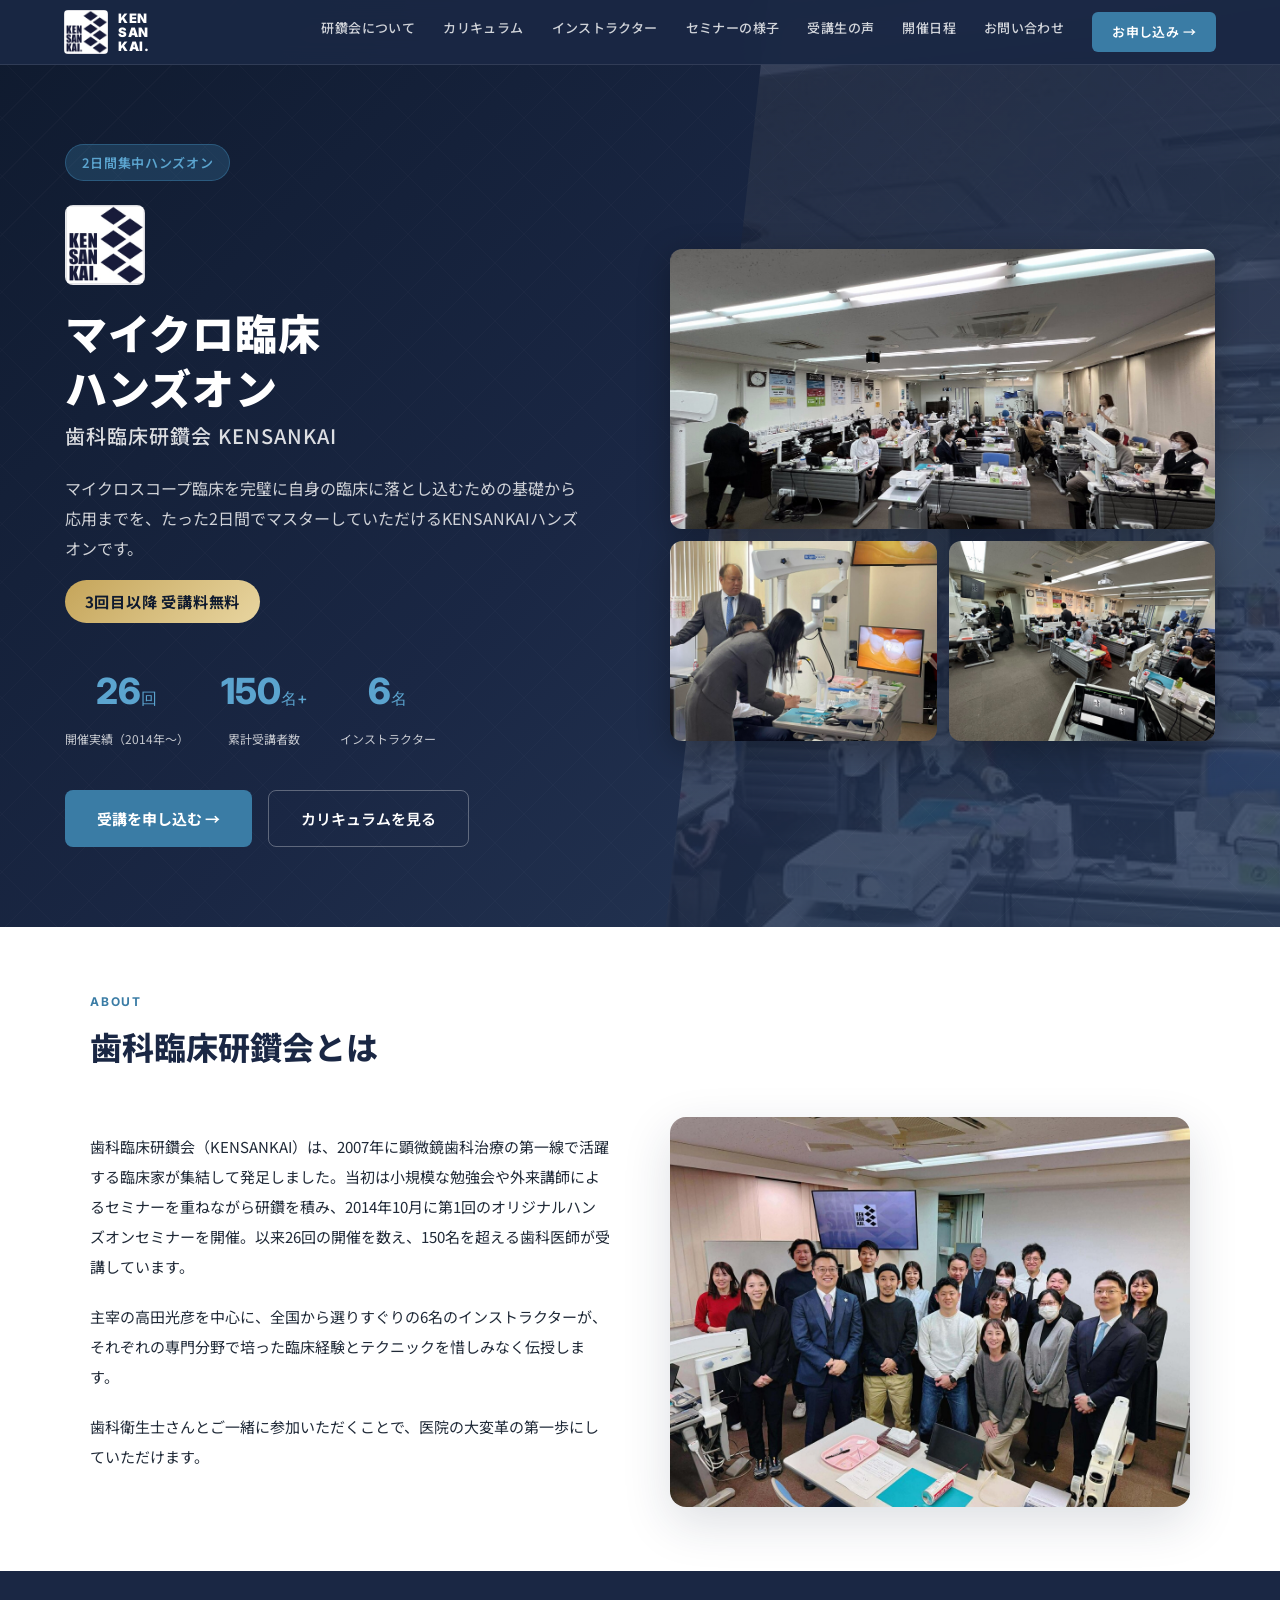
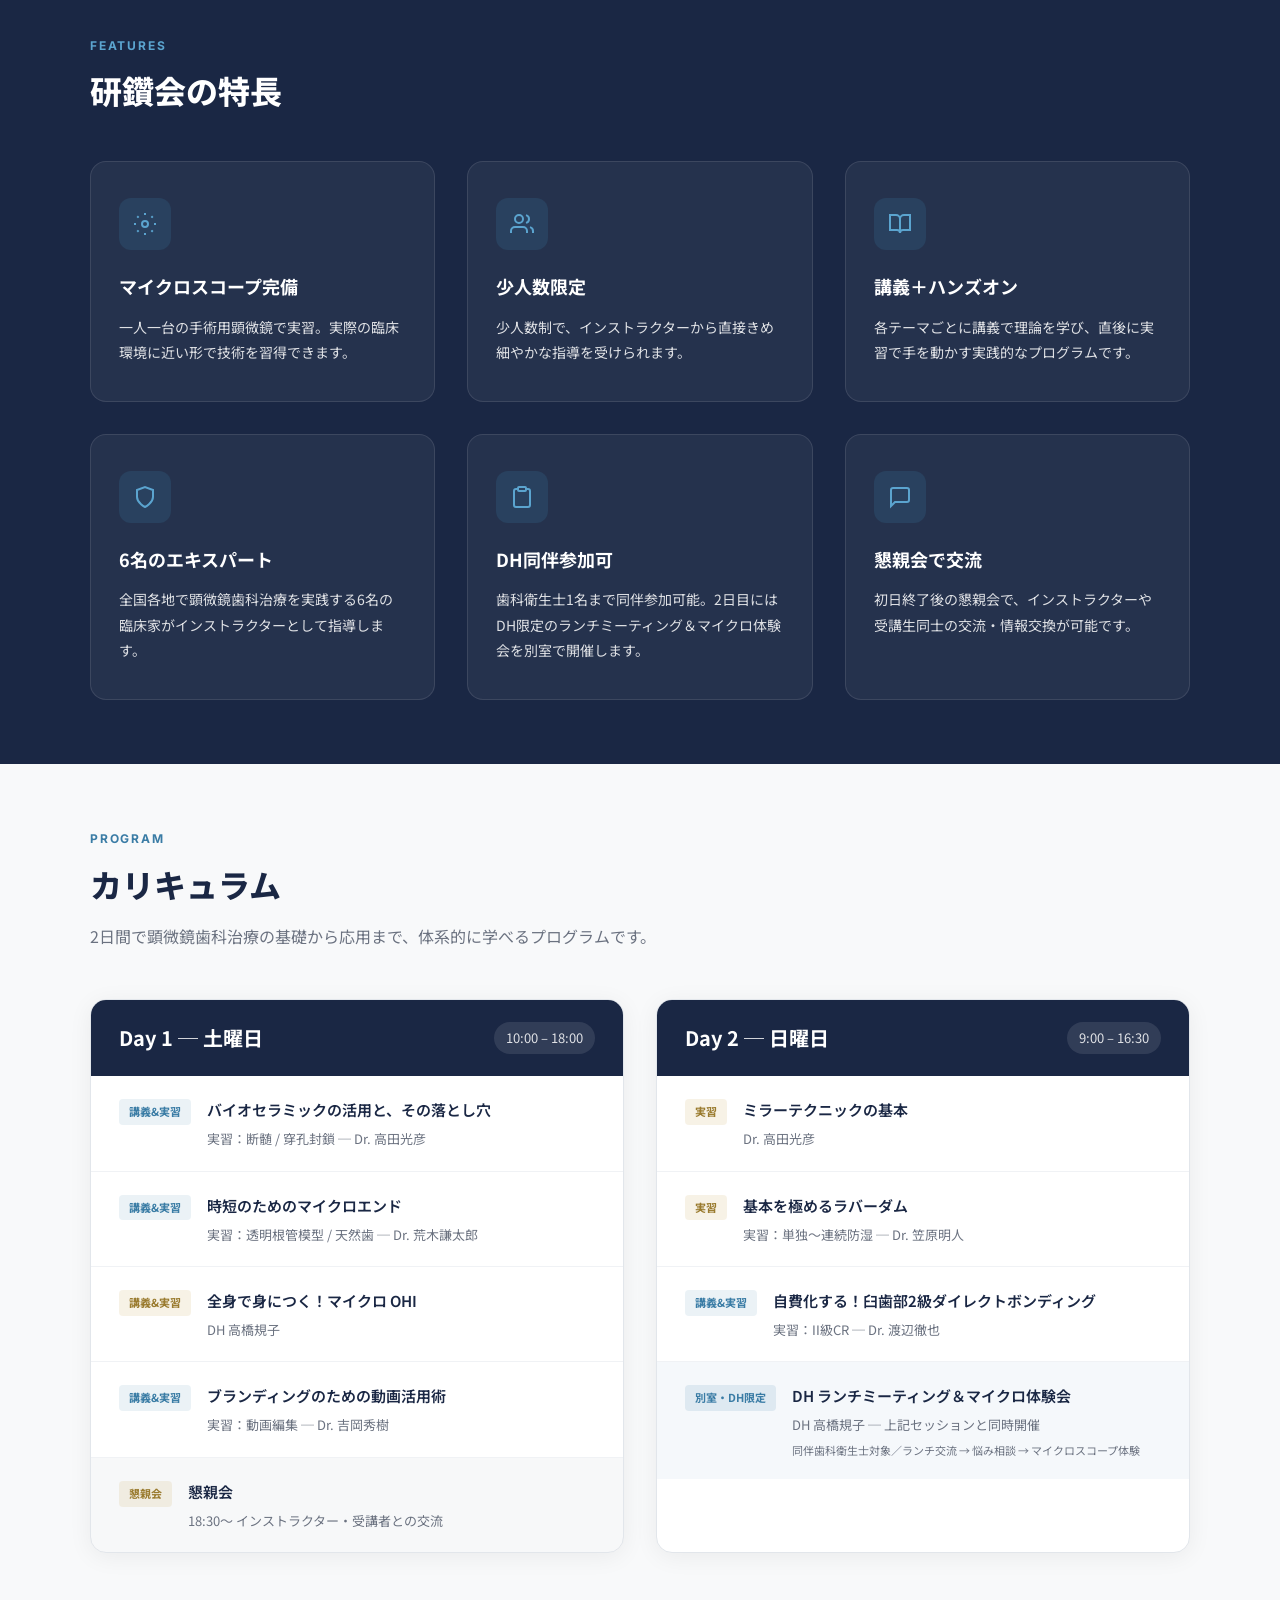
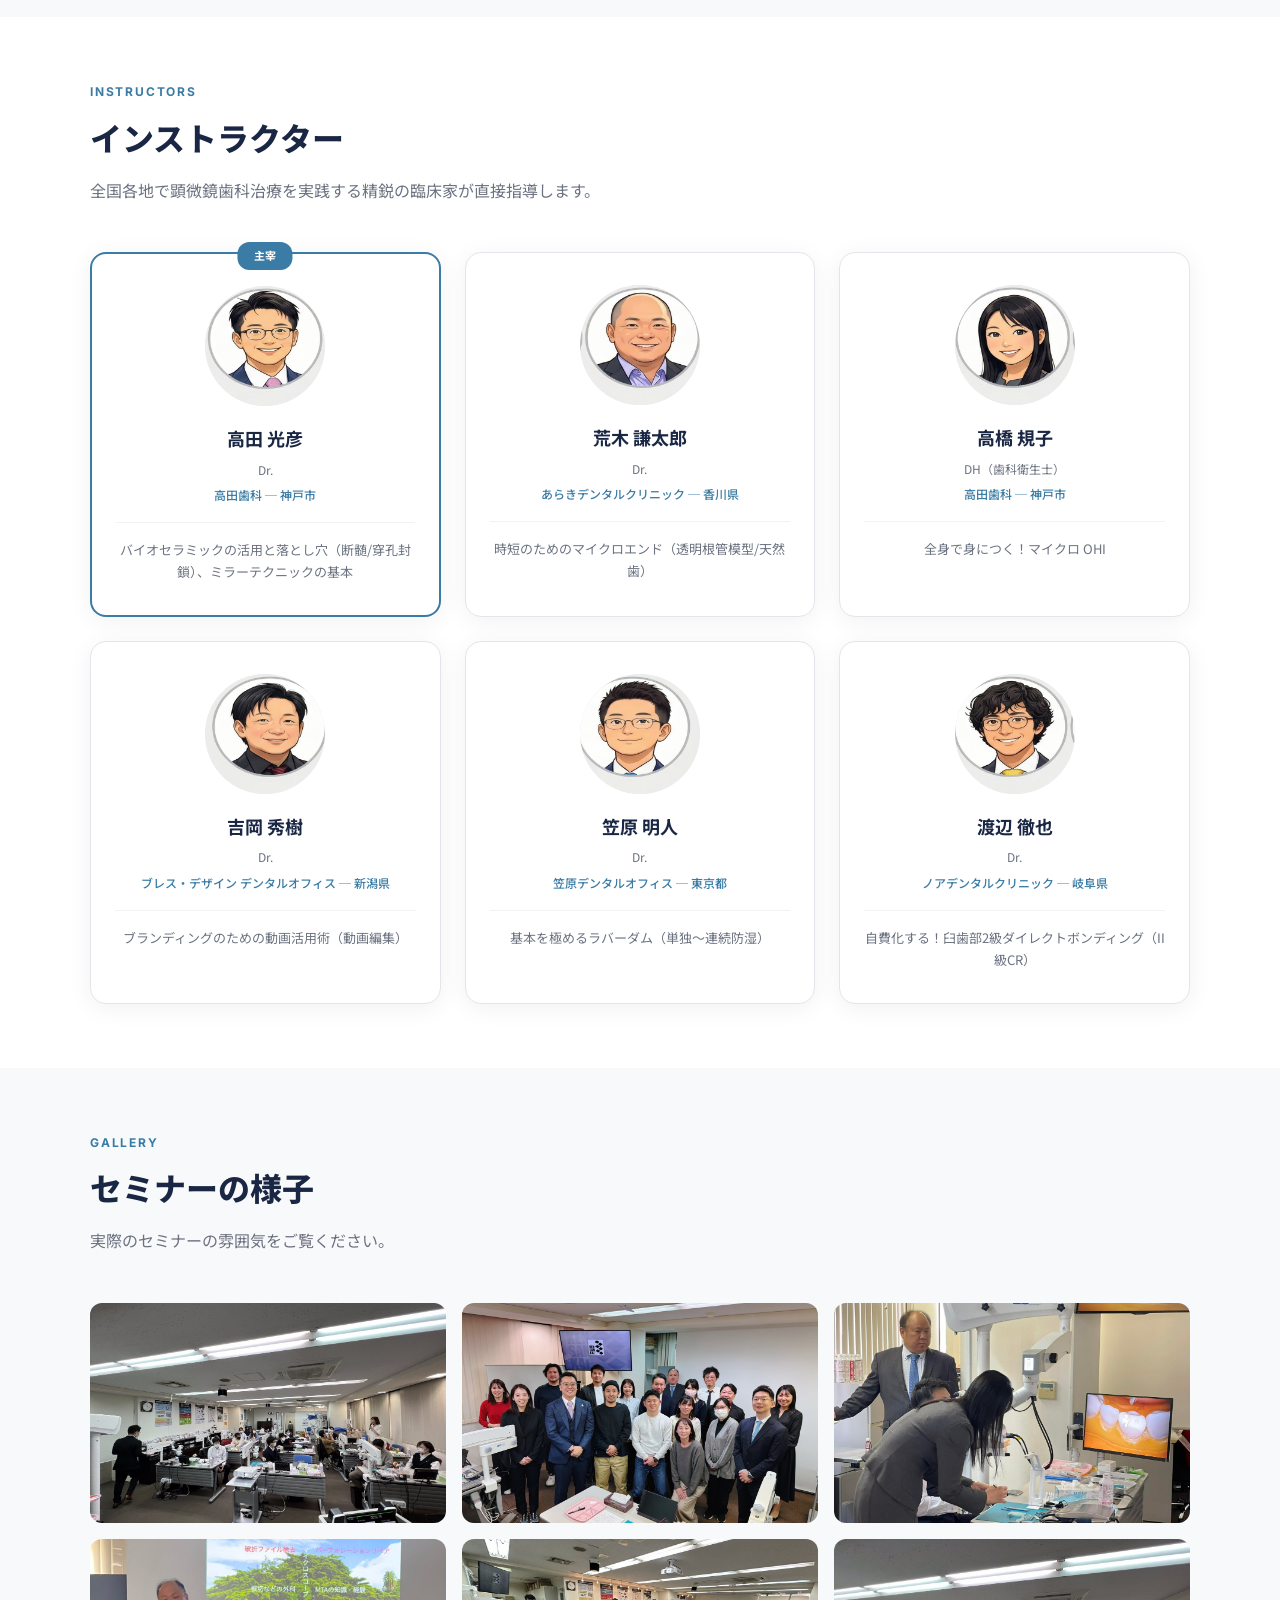
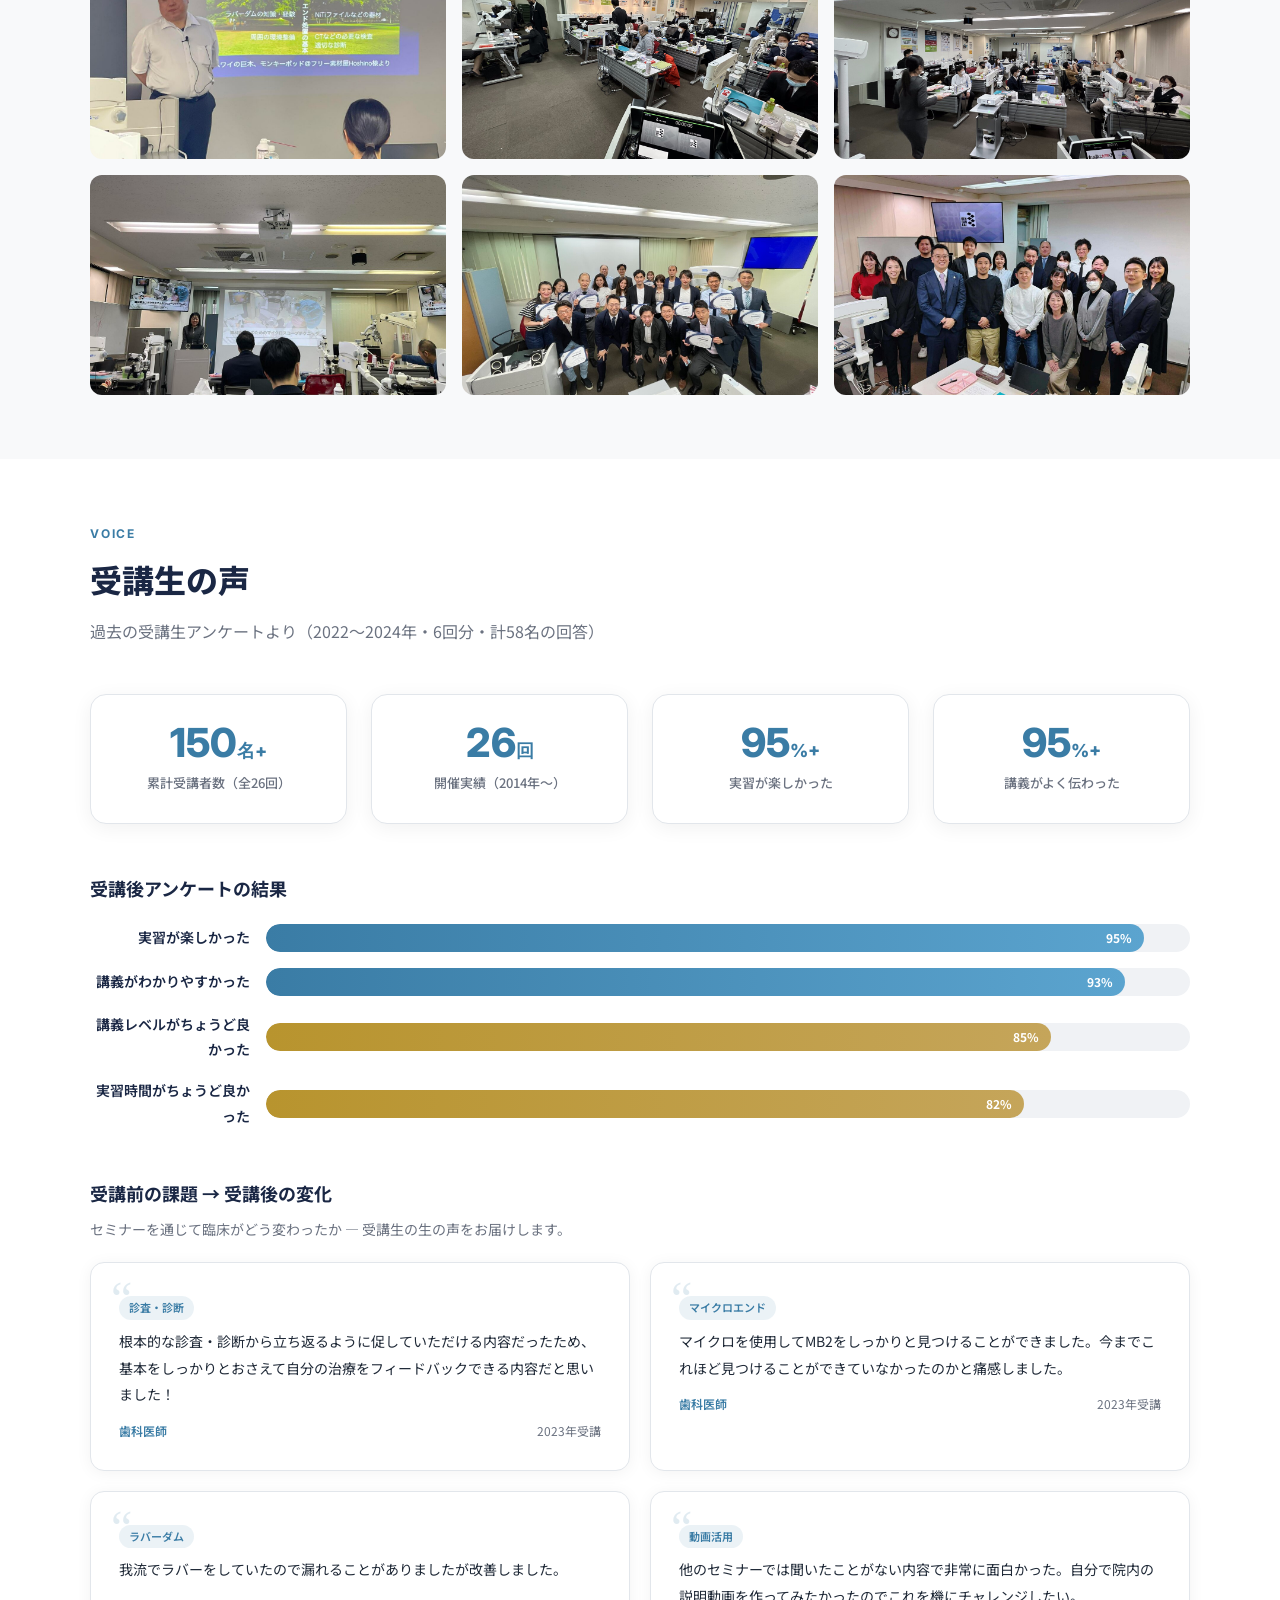
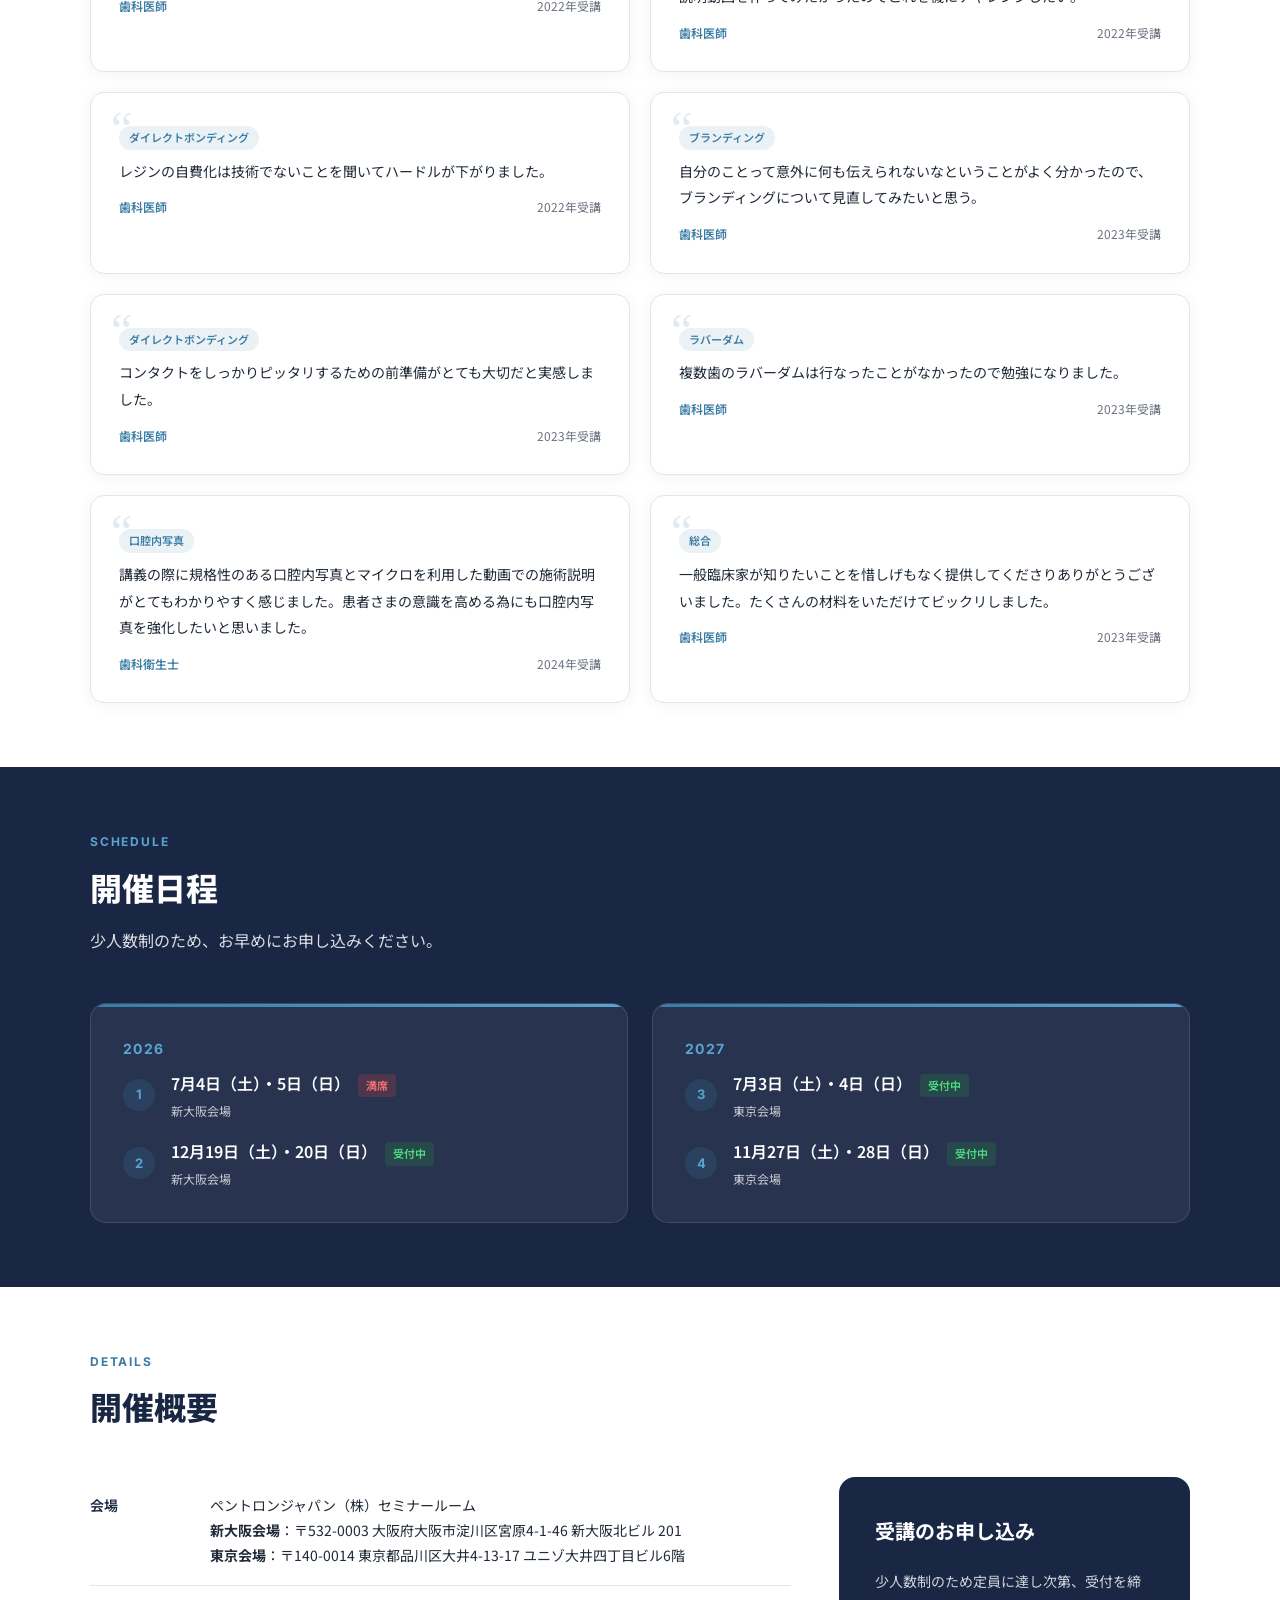
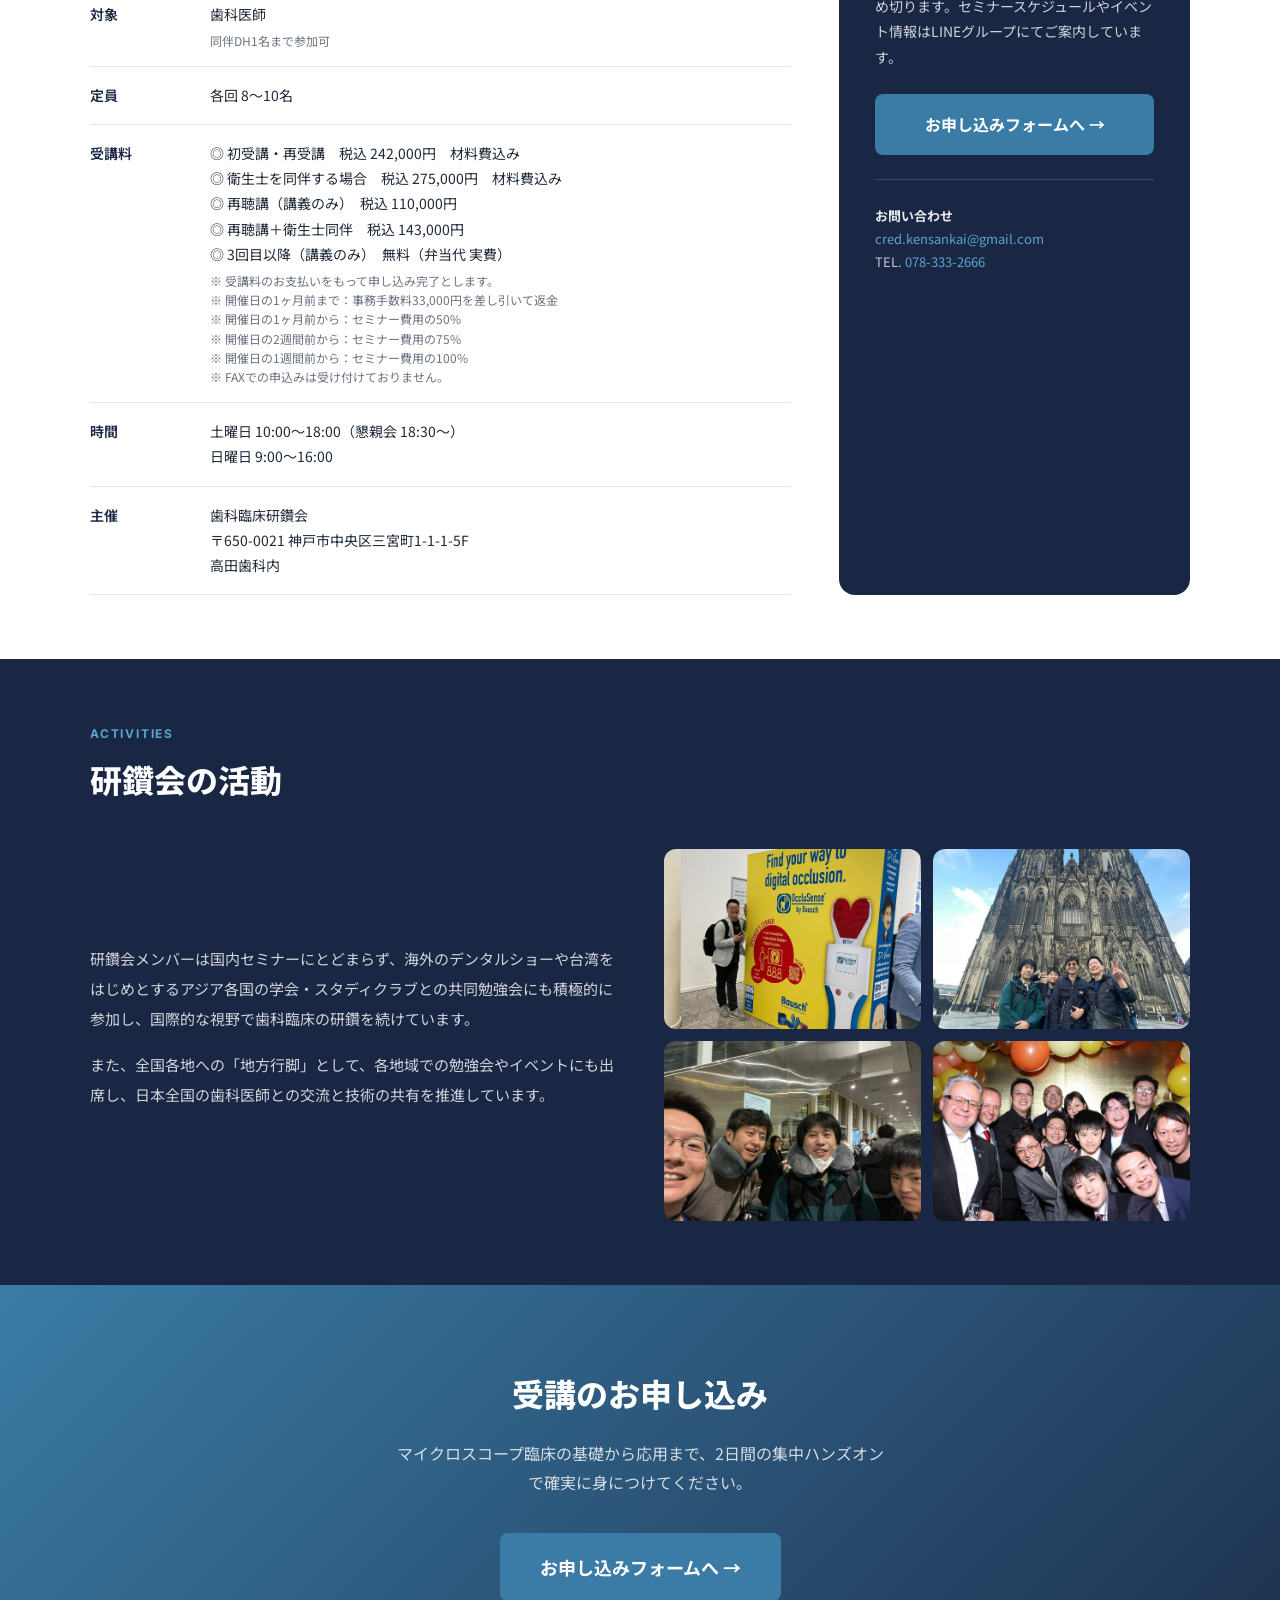
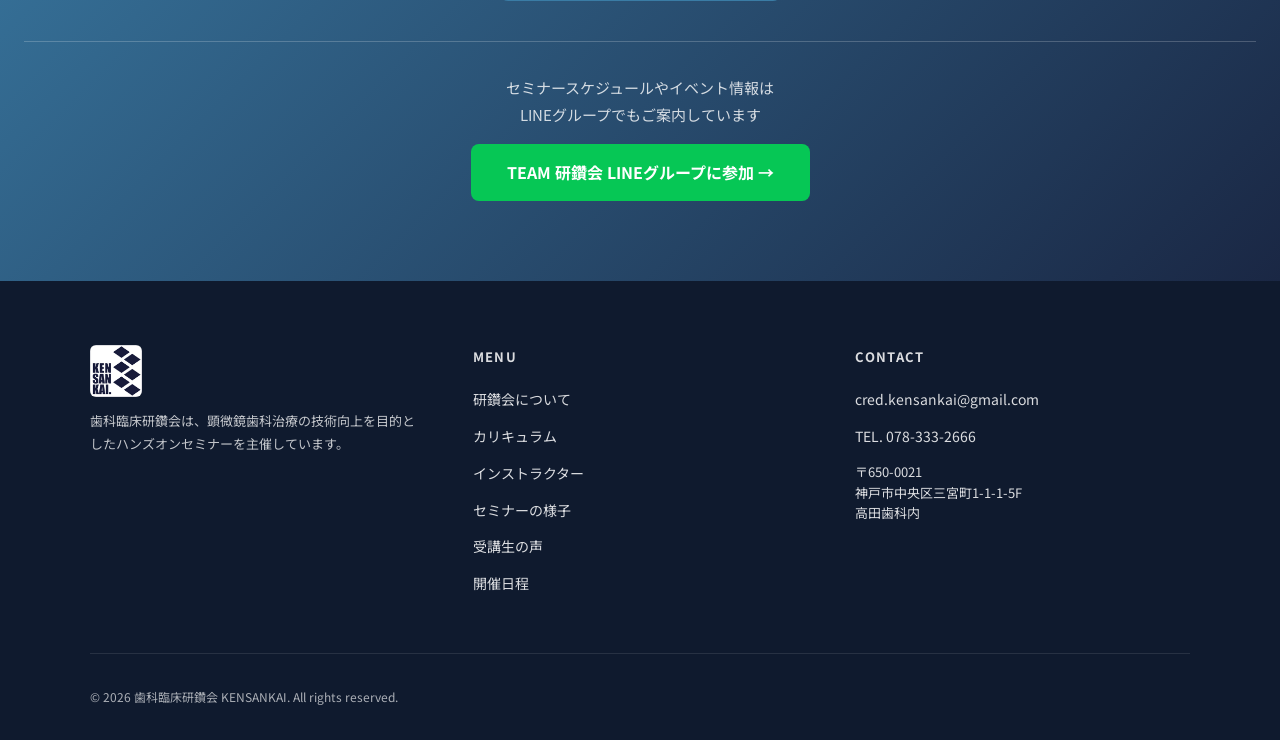
==== commit 4413e69b: "fix: 受講生の声にビフォーアフター文脈とカテゴリタグを追加（重複コンテンツ修正）" ====
--- a/kensankai/index.html
+++ b/kensankai/index.html
@@ -1082,1071 +1082,3 @@
 </script>
 </body>
 </html>
-<!DOCTYPE html>
-<html lang="ja">
-<head>
-<meta charset="UTF-8">
-<meta name="viewport" content="width=device-width, initial-scale=1.0">
-<title>歯科臨床研鑽会 KENSANKAI | マイクロスコープ臨床ハンズオンセミナー</title>
-<meta name="description" content="歯科臨床研鑽会（KENSANKAI）は2014年から26回開催、延べ150名超が受講したマイクロスコープ臨床ハンズオンセミナーです。6名の精鋭インストラクターが2日間で顕微鏡歯科治療の基礎から応用まで直接指導します。">
-<meta name="keywords" content="歯科臨床研鑽会,KENSANKAI,マイクロスコープ,顕微鏡歯科,ハンズオンセミナー,歯科セミナー,ダイレクトボンディング,ラバーダム,マイクロエンド,歯科医師向けセミナー">
-<link rel="canonical" href="https://takatadc-code.github.io/cred-kensankai/kensankai/">
-<!-- OGP -->
-<meta property="og:title" content="歯科臨床研鑽会 KENSANKAI | マイクロスコープ臨床ハンズオンセミナー">
-<meta property="og:description" content="6名の精鋭インストラクターが2日間で顕微鏡歯科治療の基礎から応用まで直接指導。2014年から26回開催、延べ150名超が受講。">
-<meta property="og:type" content="website">
-<meta property="og:url" content="https://takatadc-code.github.io/cred-kensankai/kensankai/">
-<meta property="og:image" content="https://takatadc-code.github.io/cred-kensankai/kensankai/images/wide_room_01.jpg">
-<meta property="og:site_name" content="歯科臨床研鑽会 KENSANKAI">
-<meta property="og:locale" content="ja_JP">
-<!-- Twitter Card -->
-<meta name="twitter:card" content="summary_large_image">
-<meta name="twitter:title" content="歯科臨床研鑽会 KENSANKAI | マイクロスコープ臨床ハンズオン">
-<meta name="twitter:description" content="6名の精鋭インストラクターが2日間で顕微鏡歯科治療の基礎から応用まで直接指導。">
-<meta name="twitter:image" content="https://takatadc-code.github.io/cred-kensankai/kensankai/images/wide_room_01.jpg">
-<!-- 構造化データ (JSON-LD) -->
-<script type="application/ld+json">
-{
-  "@context": "https://schema.org",
-  "@type": "EducationEvent",
-  "name": "歯科臨床研鑽会 KENSANKAI マイクロスコープ臨床ハンズオンセミナー",
-  "description": "マイクロスコープ臨床を完璧に自身の臨床に落とし込むための基礎から応用までを2日間でマスターできるハンズオンセミナー",
-  "url": "https://takatadc-code.github.io/cred-kensankai/kensankai/",
-  "image": "https://takatadc-code.github.io/cred-kensankai/kensankai/images/wide_room_01.jpg",
-  "organizer": {
-    "@type": "Organization",
-    "name": "歯科臨床研鑽会",
-    "url": "https://takatadc-code.github.io/cred-kensankai/kensankai/"
-  },
-  "location": {
-    "@type": "Place",
-    "name": "ペントロンジャパン セミナールーム",
-    "address": {
-      "@type": "PostalAddress",
-      "addressRegion": "大阪府",
-      "addressCountry": "JP"
-    }
-  },
-  "eventAttendanceMode": "https://schema.org/OfflineEventAttendanceMode",
-  "offers": {
-    "@type": "Offer",
-    "price": "220000",
-    "priceCurrency": "JPY",
-    "availability": "https://schema.org/InStock"
-  }
-}
-</script>
-<link rel="preconnect" href="https://fonts.googleapis.com">
-<link rel="preconnect" href="https://fonts.gstatic.com" crossorigin>
-<link href="https://fonts.googleapis.com/css2?family=Noto+Sans+JP:wght@300;400;500;600;700;900&family=Inter:wght@400;600;700;800;900&display=swap" rel="stylesheet">
-<style>
-*, *::before, *::after { margin: 0; padding: 0; box-sizing: border-box; }
-
-:root {
-  --navy: #1a2744;
-  --navy-dark: #0f1a2e;
-  --navy-light: #2a3d5c;
-  --teal: #3a7ca5;
-  --teal-light: #5ba4cf;
-  --gold: #c5a55a;
-  --white: #ffffff;
-  --gray-50: #f8f9fa;
-  --gray-100: #f0f2f5;
-  --gray-200: #e2e6eb;
-  --gray-600: #6b7280;
-  --gray-800: #1f2937;
-}
-
-html { scroll-behavior: smooth; font-size: 16px; }
-
-body {
-  font-family: 'Noto Sans JP', sans-serif;
-  color: var(--gray-800);
-  line-height: 1.8;
-  background: var(--white);
-  overflow-x: hidden;
-}
-
-/* ===== NAVIGATION ===== */
-.nav {
-  position: fixed; top: 0; left: 0; right: 0; z-index: 1000;
-  background: rgba(26, 39, 68, 0.95);
-  backdrop-filter: blur(12px);
-  border-bottom: 1px solid rgba(255,255,255,0.1);
-  transition: all 0.3s ease;
-}
-.nav-inner {
-  max-width: 1200px; margin: 0 auto; padding: 0 24px;
-  display: flex; align-items: center; justify-content: space-between; height: 64px;
-}
-.nav-logo {
-  display: flex; align-items: center; gap: 10px;
-  text-decoration: none; color: var(--white);
-}
-.nav-logo img { height: 44px; width: 44px; object-fit: contain; border-radius: 4px; }
-.nav-logo-text {
-  font-family: 'Inter', sans-serif; font-weight: 900;
-  font-size: 13px; line-height: 1.1; letter-spacing: 0.05em;
-}
-.nav-links { display: flex; gap: 28px; list-style: none; }
-.nav-links a {
-  color: rgba(255,255,255,0.8); text-decoration: none;
-  font-size: 13px; font-weight: 500; letter-spacing: 0.03em; transition: color 0.2s;
-}
-.nav-links a:hover { color: var(--white); }
-.nav-cta {
-  display: inline-flex; align-items: center; gap: 6px;
-  background: var(--teal); color: var(--white) !important;
-  padding: 8px 20px; border-radius: 6px; font-weight: 600 !important; transition: background 0.2s;
-}
-.nav-cta:hover { background: var(--teal-light); }
-.mobile-menu-btn {
-  display: none; background: none; border: none;
-  color: var(--white); font-size: 24px; cursor: pointer; padding: 4px;
-}
-
-/* ===== HERO ===== */
-.hero {
-  position: relative; min-height: 100vh; display: flex; align-items: center;
-  background: linear-gradient(135deg, var(--navy-dark) 0%, var(--navy) 50%, var(--navy-light) 100%);
-  overflow: hidden; padding-top: 64px;
-}
-.hero::before {
-  content: ''; position: absolute; top: -50%; right: -20%; width: 80%; height: 200%;
-  background: url('images/wide_room_01.jpg') center/cover; opacity: 0.15;
-  clip-path: polygon(30% 0%, 100% 0%, 100% 100%, 10% 100%);
-}
-.hero-diamond-pattern {
-  position: absolute; top: 0; left: 0; right: 0; bottom: 0; opacity: 0.04;
-  background-image:
-    repeating-linear-gradient(45deg, transparent, transparent 40px, rgba(255,255,255,0.5) 40px, rgba(255,255,255,0.5) 41px),
-    repeating-linear-gradient(-45deg, transparent, transparent 40px, rgba(255,255,255,0.5) 40px, rgba(255,255,255,0.5) 41px);
-}
-.hero-inner {
-  max-width: 1200px; margin: 0 auto; padding: 80px 24px; position: relative; z-index: 2;
-  display: grid; grid-template-columns: 1fr 1fr; gap: 60px; align-items: center;
-}
-.hero-content { color: var(--white); }
-.hero-badge {
-  display: inline-block; background: rgba(58,124,165,0.3); border: 1px solid rgba(58,124,165,0.5);
-  color: var(--teal-light); padding: 6px 16px; border-radius: 20px;
-  font-size: 13px; font-weight: 600; letter-spacing: 0.05em; margin-bottom: 24px;
-}
-.hero-logo-block { display: flex; align-items: center; gap: 16px; margin-bottom: 20px; }
-.hero-logo-img { width: 80px; height: 80px; object-fit: contain; border-radius: 8px; }
-h1.hero-title { font-size: 42px; font-weight: 900; line-height: 1.3; letter-spacing: 0.02em; }
-.hero-title-sub {
-  display: block; font-size: 20px; font-weight: 500;
-  color: rgba(255,255,255,0.85); margin-top: 8px; letter-spacing: 0.05em;
-}
-.hero-desc { font-size: 16px; line-height: 1.9; color: rgba(255,255,255,0.8); margin-top: 24px; max-width: 520px; }
-.hero-stats { display: flex; gap: 32px; margin-top: 36px; }
-.hero-stat { text-align: center; }
-.hero-stat-num { font-family: 'Inter', sans-serif; font-size: 36px; font-weight: 800; color: var(--teal-light); }
-.hero-stat-num span { font-size: 16px; font-weight: 500; }
-.hero-stat-label { font-size: 12px; color: rgba(255,255,255,0.75); margin-top: 4px; }
-.hero-buttons { display: flex; gap: 16px; margin-top: 40px; }
-.btn-primary {
-  display: inline-flex; align-items: center; gap: 8px;
-  background: var(--teal); color: var(--white); padding: 14px 32px; border-radius: 8px;
-  text-decoration: none; font-weight: 700; font-size: 15px;
-  transition: all 0.3s; border: none; cursor: pointer;
-}
-.btn-primary:hover { background: var(--teal-light); transform: translateY(-2px); box-shadow: 0 8px 24px rgba(58,124,165,0.4); }
-.btn-outline {
-  display: inline-flex; align-items: center; gap: 8px;
-  background: transparent; color: var(--white); padding: 14px 32px; border-radius: 8px;
-  text-decoration: none; font-weight: 600; font-size: 15px;
-  border: 1px solid rgba(255,255,255,0.3); transition: all 0.3s;
-}
-.btn-outline:hover { border-color: var(--white); background: rgba(255,255,255,0.05); }
-.hero-images { display: grid; grid-template-columns: 1fr 1fr; gap: 12px; }
-.hero-img { border-radius: 12px; overflow: hidden; box-shadow: 0 8px 32px rgba(0,0,0,0.3); }
-.hero-img img { width: 100%; height: 200px; object-fit: cover; display: block; }
-.hero-img:first-child { grid-column: 1 / -1; }
-.hero-img:first-child img { height: 280px; }
-
-/* ===== SECTION COMMON ===== */
-.section { padding: 64px 24px; }
-.section-inner { max-width: 1100px; margin: 0 auto; }
-.section-label {
-  font-family: 'Inter', sans-serif; font-size: 12px; font-weight: 700;
-  letter-spacing: 0.15em; text-transform: uppercase; color: var(--teal); margin-bottom: 12px;
-}
-.section-title { font-size: 32px; font-weight: 800; color: var(--navy); line-height: 1.4; margin-bottom: 16px; }
-.section-subtitle { font-size: 16px; color: var(--gray-600); max-width: 600px; line-height: 1.8; }
-.section-dark { background: var(--navy); color: var(--white); }
-.section-dark .section-label { color: var(--teal-light); }
-.section-dark .section-title { color: var(--white); }
-.section-dark .section-subtitle { color: rgba(255,255,255,0.85); }
-.section-gray { background: var(--gray-50); }
-
-/* ===== ABOUT ===== */
-.about-grid { display: grid; grid-template-columns: 1fr 1fr; gap: 60px; margin-top: 48px; align-items: center; }
-.about-text p { margin-bottom: 20px; font-size: 15px; line-height: 2; }
-.about-img { border-radius: 16px; overflow: hidden; box-shadow: 0 16px 48px rgba(26,39,68,0.15); }
-.about-img img { width: 100%; height: auto; display: block; }
-
-/* ===== FEATURES ===== */
-.features-grid { display: grid; grid-template-columns: repeat(3, 1fr); gap: 32px; margin-top: 48px; }
-.feature-card {
-  background: rgba(255,255,255,0.05); border: 1px solid rgba(255,255,255,0.1);
-  border-radius: 16px; padding: 36px 28px; transition: all 0.3s;
-}
-.feature-card:hover { background: rgba(255,255,255,0.08); border-color: rgba(58,124,165,0.3); transform: translateY(-4px); }
-.feature-icon {
-  width: 52px; height: 52px; background: rgba(58,124,165,0.2); border-radius: 12px;
-  display: flex; align-items: center; justify-content: center; margin-bottom: 20px;
-}
-.feature-icon svg { width: 24px; height: 24px; stroke: var(--teal-light); fill: none; stroke-width: 2; }
-.feature-title { font-size: 18px; font-weight: 700; margin-bottom: 12px; }
-.feature-desc { font-size: 14px; line-height: 1.8; color: rgba(255,255,255,0.85); }
-
-/* ===== PROGRAM ===== */
-.program-days { display: grid; grid-template-columns: 1fr 1fr; gap: 32px; margin-top: 48px; }
-.program-day { background: var(--white); border-radius: 16px; overflow: hidden; box-shadow: 0 4px 24px rgba(0,0,0,0.06); border: 1px solid var(--gray-200); }
-.program-day-header { background: var(--navy); color: var(--white); padding: 20px 28px; display: flex; align-items: center; justify-content: space-between; }
-.program-day-title { font-size: 20px; font-weight: 700; }
-.program-day-time { font-size: 13px; color: rgba(255,255,255,0.85); background: rgba(255,255,255,0.1); padding: 4px 12px; border-radius: 20px; }
-.program-item { padding: 20px 28px; border-bottom: 1px solid var(--gray-100); display: flex; gap: 16px; align-items: flex-start; }
-.program-item:last-child { border-bottom: none; }
-.program-type { flex-shrink: 0; font-size: 11px; font-weight: 700; padding: 3px 10px; border-radius: 4px; margin-top: 3px; }
-.type-lecture { background: rgba(58,124,165,0.1); color: var(--teal); }
-.type-handson { background: rgba(197,165,90,0.15); color: #9a7b2f; }
-.program-item-content { flex: 1; }
-.program-item-title { font-size: 15px; font-weight: 600; color: var(--navy); margin-bottom: 4px; }
-.program-item-instructor { font-size: 13px; color: var(--gray-600); }
-
-/* ===== INSTRUCTORS ===== */
-.instructors-grid { display: grid; grid-template-columns: repeat(3, 1fr); gap: 24px; margin-top: 48px; }
-.instructor-card {
-  background: var(--white); border-radius: 16px; padding: 32px 24px; text-align: center;
-  box-shadow: 0 4px 24px rgba(0,0,0,0.06); border: 1px solid var(--gray-200); transition: all 0.3s;
-}
-.instructor-card:hover { transform: translateY(-4px); box-shadow: 0 12px 36px rgba(0,0,0,0.1); }
-.instructor-card.lead { border-color: var(--teal); border-width: 2px; position: relative; }
-.instructor-lead-badge {
-  position: absolute; top: -12px; left: 50%; transform: translateX(-50%);
-  background: var(--teal); color: var(--white); padding: 4px 16px; border-radius: 12px;
-  font-size: 11px; font-weight: 700; letter-spacing: 0.05em;
-}
-.instructor-avatar-wrap {
-  width: 120px; height: 120px; border-radius: 50%; margin: 0 auto 16px;
-  position: relative; overflow: hidden; background: #e8edf3;
-}
-.instructor-avatar-wrap img {
-  display: block; width: 120px; height: 120px; border-radius: 50%;
-  object-fit: cover; object-position: center center;
-  position: absolute; top: 0; left: 0;
-  transition: opacity 0.4s ease;
-}
-.instructor-avatar-wrap .illust { opacity: 1; z-index: 2; }
-.instructor-avatar-wrap .photo { opacity: 0; z-index: 1; }
-.instructor-card:hover .instructor-avatar-wrap .illust { opacity: 0; }
-.instructor-card:hover .instructor-avatar-wrap .photo { opacity: 1; }
-.instructor-name { font-size: 18px; font-weight: 700; color: var(--navy); margin-bottom: 4px; }
-.instructor-title { font-size: 12px; color: var(--gray-600); margin-bottom: 4px; }
-.instructor-location { font-size: 12px; color: var(--teal); font-weight: 500; margin-bottom: 16px; }
-.instructor-topic { font-size: 13px; line-height: 1.7; color: var(--gray-600); padding-top: 16px; border-top: 1px solid var(--gray-100); }
-
-/* ===== GALLERY GRID ===== */
-.gallery-grid {
-  display: grid; grid-template-columns: repeat(3, 1fr); gap: 16px; margin-top: 48px;
-}
-.gallery-grid img {
-  width: 100%; height: 220px; object-fit: cover; display: block;
-  border-radius: 12px; transition: transform 0.3s, box-shadow 0.3s;
-}
-.gallery-grid img:hover { transform: scale(1.03); box-shadow: 0 8px 24px rgba(0,0,0,0.15); }
-@media (max-width: 768px) {
-  .gallery-grid { grid-template-columns: repeat(2, 1fr); gap: 10px; }
-  .gallery-grid img { height: 150px; }
-}
-
-/* ===== SCHEDULE ===== */
-.schedule-cards { display: grid; grid-template-columns: repeat(3, 1fr); gap: 24px; margin-top: 48px; }
-.schedule-card {
-  background: rgba(255,255,255,0.06); border: 1px solid rgba(255,255,255,0.12);
-  border-radius: 16px; padding: 32px; transition: all 0.3s; position: relative; overflow: hidden;
-}
-.schedule-card::before { content: ''; position: absolute; top: 0; left: 0; right: 0; height: 3px; background: linear-gradient(90deg, var(--teal), var(--teal-light)); }
-.schedule-card:hover { background: rgba(255,255,255,0.1); transform: translateY(-2px); }
-.schedule-year { font-family: 'Inter', sans-serif; font-size: 14px; font-weight: 700; color: var(--teal-light); letter-spacing: 0.1em; margin-bottom: 8px; }
-.schedule-dates { display: flex; flex-direction: column; gap: 16px; }
-.schedule-date-item { display: flex; align-items: center; gap: 16px; }
-.schedule-num {
-  flex-shrink: 0; width: 32px; height: 32px; background: rgba(58,124,165,0.2); border-radius: 50%;
-  display: flex; align-items: center; justify-content: center;
-  font-family: 'Inter', sans-serif; font-weight: 700; font-size: 13px; color: var(--teal-light);
-}
-.schedule-date-text { font-size: 16px; font-weight: 600; }
-.schedule-date-text small { display: block; font-size: 12px; font-weight: 400; color: rgba(255,255,255,0.75); margin-top: 2px; }
-.schedule-venue { display: inline-block; margin-top: 12px; padding: 4px 12px; border-radius: 6px; font-size: 12px; background: rgba(255,255,255,0.08); color: rgba(255,255,255,0.85); }
-.schedule-status { display: inline-block; margin-top: 12px; margin-left: 8px; padding: 4px 14px; border-radius: 20px; font-size: 12px; font-weight: 600; }
-.status-open { background: rgba(46,160,67,0.2); color: #4ade80; }
-.status-soldout { background: rgba(239,68,68,0.2); color: #f87171; }
-.status-coming { background: rgba(197,165,90,0.2); color: var(--gold); }
-.status-done { background: rgba(255,255,255,0.08); color: rgba(255,255,255,0.65); }
-.schedule-date-status { display: inline-block; margin-left: 8px; padding: 2px 8px; border-radius: 4px; font-size: 11px; font-weight: 600; vertical-align: middle; }
-.date-status-open { background: rgba(46,160,67,0.2); color: #4ade80; }
-.date-status-soldout { background: rgba(239,68,68,0.2); color: #f87171; }
-.schedule-cards-2col { grid-template-columns: repeat(2, 1fr); }
-
-/* ===== DETAILS ===== */
-.details-grid { display: grid; grid-template-columns: 2fr 1fr; gap: 48px; margin-top: 48px; }
-.details-table { width: 100%; border-collapse: collapse; }
-.details-table tr { border-bottom: 1px solid var(--gray-200); }
-.details-table th { text-align: left; font-weight: 600; font-size: 14px; color: var(--navy); padding: 16px 20px 16px 0; width: 120px; vertical-align: top; white-space: nowrap; }
-.details-table td { padding: 16px 0; font-size: 14px; line-height: 1.8; }
-.details-table td small { display: block; color: var(--gray-600); font-size: 12px; margin-top: 4px; line-height: 1.6; }
-.details-sidebar {
-  background: var(--navy); border-radius: 16px; padding: 36px; color: var(--white);
-  position: sticky; top: 88px;
-}
-.details-sidebar-title { font-size: 20px; font-weight: 700; margin-bottom: 20px; }
-.details-sidebar p { font-size: 14px; line-height: 1.8; color: rgba(255,255,255,0.8); margin-bottom: 24px; }
-.btn-apply {
-  display: block; width: 100%; text-align: center;
-  background: var(--teal); color: var(--white); padding: 16px 24px; border-radius: 8px;
-  text-decoration: none; font-weight: 700; font-size: 16px; transition: all 0.3s;
-}
-.btn-apply:hover { background: var(--teal-light); transform: translateY(-2px); box-shadow: 0 8px 24px rgba(58,124,165,0.4); }
-.details-sidebar .contact-info {
-  margin-top: 24px; padding-top: 24px; border-top: 1px solid rgba(255,255,255,0.15);
-  font-size: 13px; color: rgba(255,255,255,0.75); line-height: 1.8;
-}
-.details-sidebar .contact-info a { color: var(--teal-light); text-decoration: none; }
-
-/* ===== INTERNATIONAL ===== */
-.intl-content { display: grid; grid-template-columns: 1fr 1fr; gap: 48px; margin-top: 48px; align-items: center; }
-.intl-photos { display: grid; grid-template-columns: 1fr 1fr; gap: 12px; }
-.intl-photos img { width: 100%; height: 180px; object-fit: cover; border-radius: 12px; }
-.intl-text p { font-size: 15px; line-height: 2; color: rgba(255,255,255,0.8); margin-bottom: 16px; }
-
-/* ===== CTA ===== */
-.cta-section { background: linear-gradient(135deg, var(--teal) 0%, var(--navy) 100%); padding: 80px 24px; text-align: center; color: var(--white); }
-.cta-title { font-size: 32px; font-weight: 800; margin-bottom: 16px; }
-.cta-desc { font-size: 16px; color: rgba(255,255,255,0.8); margin-bottom: 36px; max-width: 500px; margin-left: auto; margin-right: auto; }
-
-/* ===== FOOTER ===== */
-.footer { background: var(--navy-dark); color: var(--white); padding: 64px 24px 32px; }
-.footer-inner { max-width: 1100px; margin: 0 auto; }
-.footer-top { display: grid; grid-template-columns: 1fr 1fr 1fr; gap: 48px; margin-bottom: 48px; }
-.footer-brand { display: flex; flex-direction: column; gap: 12px; }
-.footer-brand img { height: 52px; width: 52px; object-fit: contain; border-radius: 6px; }
-.footer-brand p { font-size: 13px; color: rgba(255,255,255,0.75); line-height: 1.8; }
-.footer-col-title { font-size: 13px; font-weight: 700; letter-spacing: 0.1em; margin-bottom: 16px; color: rgba(255,255,255,0.85); }
-.footer-col ul { list-style: none; }
-.footer-col li { margin-bottom: 8px; }
-.footer-col a { color: rgba(255,255,255,0.85); text-decoration: none; font-size: 14px; transition: color 0.2s; }
-.footer-col a:hover { color: var(--white); }
-.footer-bottom { padding-top: 32px; border-top: 1px solid rgba(255,255,255,0.1); display: flex; justify-content: space-between; align-items: center; }
-.footer-bottom p { font-size: 12px; color: rgba(255,255,255,0.65); }
-
-/* ===== RESPONSIVE ===== */
-@media (max-width: 1024px) {
-  .hero-inner { grid-template-columns: 1fr; gap: 40px; }
-  .hero-images { order: -1; }
-  h1.hero-title { font-size: 34px; }
-  .program-days { grid-template-columns: 1fr; }
-  .instructors-grid { grid-template-columns: repeat(2, 1fr); }
-  .gallery-grid { grid-template-columns: repeat(3, 1fr); }
-  .gallery-item.large img { min-height: 300px; }
-  .details-grid { grid-template-columns: 1fr; }
-  .intl-content { grid-template-columns: 1fr; }
-  .schedule-cards { grid-template-columns: 1fr 1fr; }
-  .footer-top { grid-template-columns: 1fr 1fr; }
-}
-@media (max-width: 768px) {
-  .nav-links { display: none; }
-  .mobile-menu-btn { display: block; }
-  .hero { min-height: auto; }
-  .hero-inner { padding: 60px 24px; }
-  h1.hero-title { font-size: 28px; }
-  .hero-images { grid-template-columns: 1fr; }
-  .hero-img:first-child img { height: 220px; }
-  .hero-img:not(:first-child) { display: none; }
-  .hero-stats { gap: 20px; }
-  .hero-stat-num { font-size: 28px; }
-  .hero-buttons { flex-direction: column; }
-  .section { padding: 40px 16px; }
-  .section-title { font-size: 26px; }
-  .features-grid { grid-template-columns: 1fr; }
-  .about-grid { grid-template-columns: 1fr; }
-  .program-day [style*="grid-template-columns:1fr 1fr"] { grid-template-columns: 1fr !important; }
-  .instructors-grid { grid-template-columns: 1fr; }
-  .gallery-grid { grid-template-columns: repeat(2, 1fr); }
-  .gallery-item.large { grid-column: span 2; grid-row: span 1; }
-  .gallery-item.large img { min-height: 220px; }
-  .gallery-item:not(.large) img { height: 150px; }
-  .schedule-cards, .schedule-cards-2col { grid-template-columns: 1fr; }
-  .schedule-date-text { font-size: 14px; }
-  .schedule-card { padding: 24px; }
-  .footer-top { grid-template-columns: 1fr; gap: 32px; }
-  .footer-bottom { flex-direction: column; gap: 12px; text-align: center; }
-}
-
-/* ===== TESTIMONIALS ===== */
-.testimonial-stats { display: grid; grid-template-columns: repeat(4, 1fr); gap: 24px; margin-top: 48px; margin-bottom: 48px; }
-.stat-box {
-  text-align: center; padding: 28px 16px; border-radius: 16px;
-  background: var(--white); box-shadow: 0 4px 20px rgba(0,0,0,0.06); border: 1px solid var(--gray-200);
-}
-.stat-box-num { font-family: 'Inter', sans-serif; font-size: 40px; font-weight: 800; color: var(--teal); line-height: 1; }
-.stat-box-num span { font-size: 18px; }
-.stat-box-label { font-size: 13px; color: var(--gray-600); margin-top: 8px; font-weight: 500; }
-.stat-bar-section { margin-bottom: 48px; }
-.stat-bar-row { display: flex; align-items: center; gap: 16px; margin-bottom: 16px; }
-.stat-bar-label { width: 160px; flex-shrink: 0; font-size: 14px; font-weight: 600; color: var(--navy); text-align: right; }
-.stat-bar-track { flex: 1; height: 28px; background: var(--gray-100); border-radius: 14px; overflow: hidden; position: relative; }
-.stat-bar-fill {
-  height: 100%; border-radius: 14px; display: flex; align-items: center; justify-content: flex-end; padding-right: 12px;
-  font-size: 12px; font-weight: 700; color: var(--white); transition: width 1.5s ease;
-}
-.stat-bar-fill.teal { background: linear-gradient(90deg, var(--teal), var(--teal-light)); }
-.stat-bar-fill.gold { background: linear-gradient(90deg, #b8942e, var(--gold)); }
-.testimonial-cards { display: grid; grid-template-columns: repeat(2, 1fr); gap: 20px; }
-.testimonial-card {
-  background: var(--white); border-radius: 14px; padding: 28px; position: relative;
-  box-shadow: 0 2px 16px rgba(0,0,0,0.05); border: 1px solid var(--gray-200); transition: all 0.3s;
-}
-.testimonial-card:hover { transform: translateY(-3px); box-shadow: 0 8px 28px rgba(0,0,0,0.08); }
-.testimonial-card::before {
-  content: '\201C'; position: absolute; top: 12px; left: 20px;
-  font-size: 48px; color: var(--teal); opacity: 0.15; font-family: Georgia, serif; line-height: 1;
-}
-.testimonial-text { font-size: 14px; line-height: 1.9; color: var(--gray-800); margin-bottom: 12px; }
-.testimonial-meta { font-size: 12px; color: var(--gray-600); display: flex; justify-content: space-between; }
-.testimonial-role { font-weight: 600; color: var(--teal); }
-@media (max-width: 1024px) {
-  .testimonial-stats { grid-template-columns: repeat(2, 1fr); }
-}
-@media (max-width: 768px) {
-  .testimonial-stats { grid-template-columns: 1fr 1fr; gap: 12px; }
-  .stat-box { padding: 20px 12px; }
-  .stat-box-num { font-size: 32px; }
-  .testimonial-cards { grid-template-columns: 1fr; }
-  .stat-bar-row { flex-direction: column; gap: 6px; align-items: stretch; }
-  .stat-bar-label { width: auto; text-align: left; }
-  .stat-bar-track { width: 100%; height: 32px; }
-}
-
-.fade-in { opacity: 0; transform: translateY(24px); transition: opacity 0.6s ease, transform 0.6s ease; }
-.fade-in.visible { opacity: 1; transform: translateY(0); }
-</style>
-</head>
-<body>
-
-<!-- ===== NAVIGATION ===== -->
-<nav class="nav">
-  <div class="nav-inner">
-    <a href="#top" class="nav-logo" onclick="window.scrollTo({top:0,behavior:'smooth'});return false;">
-      <img src="images/logo.jpg" alt="KENSANKAI">
-      <span class="nav-logo-text">KEN<br>SAN<br>KAI.</span>
-    </a>
-    <ul class="nav-links">
-      <li><a href="#about">研鑽会について</a></li>
-      <li><a href="#program">カリキュラム</a></li>
-      <li><a href="#instructors">インストラクター</a></li>
-      <li><a href="#gallery">セミナーの様子</a></li>
-      <li><a href="#voice">受講生の声</a></li>
-      <li><a href="#schedule">開催日程</a></li>
-      <li><a href="mailto:cred.kensankai@gmail.com">お問い合わせ</a></li>
-      <li><a href="https://docs.google.com/forms/d/e/1FAIpQLSc2bY78VaCcOM4OCE1Dz9U9yeAmIJoeh5CODRfKzR2nMzZUJw/viewform?usp=header" target="_blank" class="nav-cta">お申し込み →</a></li>
-    </ul>
-    <button class="mobile-menu-btn" onclick="toggleMobileMenu()" aria-label="メニュー">☰</button>
-  </div>
-</nav>
-
-<!-- ===== HERO ===== -->
-<section class="hero">
-  <div class="hero-diamond-pattern"></div>
-  <div class="hero-inner">
-    <div class="hero-content">
-      <div class="hero-badge">2日間集中ハンズオン</div>
-      <div class="hero-logo-block">
-        <img src="images/logo.jpg" alt="KENSANKAI" class="hero-logo-img">
-      </div>
-      <h1 class="hero-title">
-        マイクロ臨床<br>ハンズオン
-        <span class="hero-title-sub">歯科臨床研鑽会 KENSANKAI</span>
-      </h1>
-      <p class="hero-desc">
-        マイクロスコープ臨床を完璧に自身の臨床に落とし込むための基礎から応用までを、たった2日間でマスターしていただけるKENSANKAIハンズオンです。
-      </p>
-      <div style="margin-top: 16px; display: inline-block; background: linear-gradient(135deg, #c5a55a, #e8d5a0); color: #0f1a2e; font-weight: 700; padding: 8px 20px; border-radius: 24px; font-size: 0.95rem; letter-spacing: 0.05em;">3回目以降 受講料無料</div>
-      <div class="hero-stats">
-        <div class="hero-stat">
-          <div class="hero-stat-num">26<span>回</span></div>
-          <div class="hero-stat-label">開催実績（2014年〜）</div>
-        </div>
-        <div class="hero-stat">
-          <div class="hero-stat-num">150<span>名+</span></div>
-          <div class="hero-stat-label">累計受講者数</div>
-        </div>
-        <div class="hero-stat">
-          <div class="hero-stat-num">6<span>名</span></div>
-          <div class="hero-stat-label">インストラクター</div>
-        </div>
-      </div>
-      <div class="hero-buttons">
-        <a href="https://docs.google.com/forms/d/e/1FAIpQLSc2bY78VaCcOM4OCE1Dz9U9yeAmIJoeh5CODRfKzR2nMzZUJw/viewform?usp=header" target="_blank" class="btn-primary">受講を申し込む →</a>
-        <a href="#program" class="btn-outline">カリキュラムを見る</a>
-      </div>
-    </div>
-    <div class="hero-images">
-      <div class="hero-img"><img src="images/wide_room_01.jpg" alt="セミナー会場の様子" loading="eager"></div>
-      <div class="hero-img"><img src="images/group_01.jpg" alt="ハンズオン実習" loading="eager"></div>
-      <div class="hero-img"><img src="images/handson_03.jpg" alt="顕微鏡下での実習" loading="eager"></div>
-    </div>
-  </div>
-</section>
-
-<!-- ===== ABOUT ===== -->
-<section class="section" id="about">
-  <div class="section-inner fade-in">
-    <div class="section-label">About</div>
-    <h2 class="section-title">歯科臨床研鑽会とは</h2>
-    <div class="about-grid">
-      <div class="about-text">
-        <p>歯科臨床研鑽会（KENSANKAI）は、2007年に顕微鏡歯科治療の第一線で活躍する臨床家が集結して発足しました。当初は小規模な勉強会や外来講師によるセミナーを重ねながら研鑽を積み、2014年10月に第1回のオリジナルハンズオンセミナーを開催。以来26回の開催を数え、150名を超える歯科医師が受講しています。</p>
-        <p>主宰の高田光彦を中心に、全国から選りすぐりの6名のインストラクターが、それぞれの専門分野で培った臨床経験とテクニックを惜しみなく伝授します。</p>
-        <p>歯科衛生士さんとご一緒に参加いただくことで、医院の大変革の第一歩にしていただけます。</p>
-      </div>
-      <div class="about-img"><img src="images/group_03.jpg" alt="研鑽会参加者の集合写真"></div>
-    </div>
-  </div>
-</section>
-
-<!-- ===== FEATURES ===== -->
-<section class="section section-dark" id="features">
-  <div class="section-inner fade-in">
-    <div class="section-label">Features</div>
-    <h2 class="section-title">研鑽会の特長</h2>
-    <div class="features-grid">
-      <div class="feature-card">
-        <div class="feature-icon"><svg viewBox="0 0 24 24"><circle cx="12" cy="12" r="3"/><path d="M12 1v2M12 21v2M4.22 4.22l1.42 1.42M18.36 18.36l1.42 1.42M1 12h2M21 12h2M4.22 19.78l1.42-1.42M18.36 5.64l1.42-1.42"/></svg></div>
-        <h3 class="feature-title">マイクロスコープ完備</h3>
-        <p class="feature-desc">一人一台の手術用顕微鏡で実習。実際の臨床環境に近い形で技術を習得できます。</p>
-      </div>
-      <div class="feature-card">
-        <div class="feature-icon"><svg viewBox="0 0 24 24"><path d="M17 21v-2a4 4 0 00-4-4H5a4 4 0 00-4 4v2"/><circle cx="9" cy="7" r="4"/><path d="M23 21v-2a4 4 0 00-3-3.87M16 3.13a4 4 0 010 7.75"/></svg></div>
-        <h3 class="feature-title">少人数限定</h3>
-        <p class="feature-desc">少人数制で、インストラクターから直接きめ細やかな指導を受けられます。</p>
-      </div>
-      <div class="feature-card">
-        <div class="feature-icon"><svg viewBox="0 0 24 24"><path d="M2 3h6a4 4 0 014 4v14a3 3 0 00-3-3H2z"/><path d="M22 3h-6a4 4 0 00-4 4v14a3 3 0 013-3h7z"/></svg></div>
-        <h3 class="feature-title">講義＋ハンズオン</h3>
-        <p class="feature-desc">各テーマごとに講義で理論を学び、直後に実習で手を動かす実践的なプログラムです。</p>
-      </div>
-      <div class="feature-card">
-        <div class="feature-icon"><svg viewBox="0 0 24 24"><path d="M12 22s8-4 8-10V5l-8-3-8 3v7c0 6 8 10 8 10z"/></svg></div>
-        <h3 class="feature-title">6名のエキスパート</h3>
-        <p class="feature-desc">全国各地で顕微鏡歯科治療を実践する6名の臨床家がインストラクターとして指導します。</p>
-      </div>
-      <div class="feature-card">
-        <div class="feature-icon"><svg viewBox="0 0 24 24"><path d="M16 4h2a2 2 0 012 2v14a2 2 0 01-2 2H6a2 2 0 01-2-2V6a2 2 0 012-2h2"/><rect x="8" y="2" width="8" height="4" rx="1" ry="1"/></svg></div>
-        <h3 class="feature-title">DH同伴参加可</h3>
-        <p class="feature-desc">歯科衛生士1名まで同伴参加可能。2日目にはDH限定のランチミーティング＆マイクロ体験会を別室で開催します。</p>
-      </div>
-      <div class="feature-card">
-        <div class="feature-icon"><svg viewBox="0 0 24 24"><path d="M21 15a2 2 0 01-2 2H7l-4 4V5a2 2 0 012-2h14a2 2 0 012 2z"/></svg></div>
-        <h3 class="feature-title">懇親会で交流</h3>
-        <p class="feature-desc">初日終了後の懇親会で、インストラクターや受講生同士の交流・情報交換が可能です。</p>
-      </div>
-    </div>
-  </div>
-</section>
-
-<!-- ===== PROGRAM ===== -->
-<section class="section section-gray" id="program">
-  <div class="section-inner fade-in">
-    <div class="section-label">Program</div>
-    <h2 class="section-title">カリキュラム</h2>
-    <p class="section-subtitle">2日間で顕微鏡歯科治療の基礎から応用まで、体系的に学べるプログラムです。</p>
-    <div class="program-days">
-      <div class="program-day">
-        <div class="program-day-header">
-          <div class="program-day-title">Day 1 ─ 土曜日</div>
-          <div class="program-day-time">10:00 – 18:00</div>
-        </div>
-        <div class="program-item">
-          <span class="program-type type-lecture">講義&実習</span>
-          <div class="program-item-content">
-            <div class="program-item-title">バイオセラミックの活用と、その落とし穴</div>
-            <div class="program-item-instructor">実習：断髄 / 穿孔封鎖 ─ Dr. 高田光彦</div>
-          </div>
-        </div>
-        <div class="program-item">
-          <span class="program-type type-lecture">講義&実習</span>
-          <div class="program-item-content">
-            <div class="program-item-title">時短のためのマイクロエンド</div>
-            <div class="program-item-instructor">実習：透明根管模型 / 天然歯 ─ Dr. 荒木謙太郎</div>
-          </div>
-        </div>
-        <div class="program-item">
-          <span class="program-type type-handson">講義&実習</span>
-          <div class="program-item-content">
-            <div class="program-item-title">全身で身につく！マイクロ OHI</div>
-            <div class="program-item-instructor">DH 高橋規子</div>
-          </div>
-        </div>
-        <div class="program-item">
-          <span class="program-type type-lecture">講義&実習</span>
-          <div class="program-item-content">
-            <div class="program-item-title">ブランディングのための動画活用術</div>
-            <div class="program-item-instructor">実習：動画編集 ─ Dr. 吉岡秀樹</div>
-          </div>
-        </div>
-        <div class="program-item" style="background:rgba(26,39,68,0.03);">
-          <span class="program-type" style="background:rgba(197,165,90,0.15);color:#9a7b2f;">懇親会</span>
-          <div class="program-item-content">
-            <div class="program-item-title">懇親会</div>
-            <div class="program-item-instructor">18:30〜 インストラクター・受講者との交流</div>
-          </div>
-        </div>
-      </div>
-      <div class="program-day">
-        <div class="program-day-header">
-          <div class="program-day-title">Day 2 ─ 日曜日</div>
-          <div class="program-day-time">9:00 – 16:30</div>
-        </div>
-        <div class="program-item">
-          <span class="program-type type-handson">実習</span>
-          <div class="program-item-content">
-            <div class="program-item-title">ミラーテクニックの基本</div>
-            <div class="program-item-instructor">Dr. 高田光彦</div>
-          </div>
-        </div>
-        <div class="program-item">
-          <span class="program-type type-handson">実習</span>
-          <div class="program-item-content">
-            <div class="program-item-title">基本を極めるラバーダム</div>
-            <div class="program-item-instructor">実習：単独〜連続防湿 ─ Dr. 笠原明人</div>
-          </div>
-        </div>
-        <div class="program-item">
-          <span class="program-type type-lecture">講義&実習</span>
-          <div class="program-item-content">
-            <div class="program-item-title">自費化する！臼歯部2級ダイレクトボンディング</div>
-            <div class="program-item-instructor">実習：II級CR ─ Dr. 渡辺徹也</div>
-          </div>
-        </div>
-        <div class="program-item" style="background:rgba(58,124,165,0.05);">
-          <span class="program-type" style="background:rgba(58,124,165,0.12);color:var(--teal);">別室・DH限定</span>
-          <div class="program-item-content">
-            <div class="program-item-title">DH ランチミーティング＆マイクロ体験会</div>
-            <div class="program-item-instructor">DH 高橋規子 ─ 上記セッションと同時開催</div>
-            <div style="font-size:11px;color:var(--gray-600);margin-top:4px;line-height:1.7;">同伴歯科衛生士対象／ランチ交流 → 悩み相談 → マイクロスコープ体験</div>
-          </div>
-        </div>
-      </div>
-    </div>
-  </div>
-</section>
-
-<!-- ===== INSTRUCTORS ===== -->
-<section class="section" id="instructors">
-  <div class="section-inner fade-in">
-    <div class="section-label">Instructors</div>
-    <h2 class="section-title">インストラクター</h2>
-    <p class="section-subtitle">全国各地で顕微鏡歯科治療を実践する精鋭の臨床家が直接指導します。</p>
-    <div class="instructors-grid">
-      <div class="instructor-card lead">
-        <span class="instructor-lead-badge">主宰</span>
-        <div class="instructor-avatar-wrap">
-          <img src="images/illust_takada.png" alt="高田光彦" class="illust">
-          <img src="images/prof_takada.png" alt="高田光彦" class="photo">
-        </div>
-        <div class="instructor-name">高田 光彦</div>
-        <div class="instructor-title">Dr.</div>
-        <div class="instructor-location"><a href="https://www.takata-dc.jp" target="_blank" style="color:inherit;text-decoration:none;">高田歯科</a> ─ 神戸市</div>
-        <div class="instructor-topic">バイオセラミックの活用と落とし穴（断髄/穿孔封鎖）、ミラーテクニックの基本</div>
-      </div>
-      <div class="instructor-card">
-        <div class="instructor-avatar-wrap">
-          <img src="images/illust_araki.png" alt="荒木謙太郎" class="illust">
-          <img src="images/prof_araki.png" alt="荒木謙太郎" class="photo">
-        </div>
-        <div class="instructor-name">荒木 謙太郎</div>
-        <div class="instructor-title">Dr.</div>
-        <div class="instructor-location"><a href="https://www.araki-dc.net" target="_blank" style="color:inherit;text-decoration:none;">あらきデンタルクリニック</a> ─ 香川県</div>
-        <div class="instructor-topic">時短のためのマイクロエンド（透明根管模型/天然歯）</div>
-      </div>
-      <div class="instructor-card">
-        <div class="instructor-avatar-wrap">
-          <img src="images/illust_takahashi.png" alt="高橋規子" class="illust">
-          <img src="images/prof_takahashi.png" alt="高橋規子" class="photo">
-        </div>
-        <div class="instructor-name">高橋 規子</div>
-        <div class="instructor-title">DH（歯科衛生士）</div>
-        <div class="instructor-location"><a href="https://www.takata-dc.jp" target="_blank" style="color:inherit;text-decoration:none;">高田歯科</a> ─ 神戸市</div>
-        <div class="instructor-topic">全身で身につく！マイクロ OHI</div>
-      </div>
-      <div class="instructor-card">
-        <div class="instructor-avatar-wrap">
-          <img src="images/illust_yoshioka.png" alt="吉岡秀樹" class="illust">
-          <img src="images/prof_yoshioka.png" alt="吉岡秀樹" class="photo">
-        </div>
-        <div class="instructor-name">吉岡 秀樹</div>
-        <div class="instructor-title">Dr.</div>
-        <div class="instructor-location"><a href="https://ortho.breath-design.com" target="_blank" style="color:inherit;text-decoration:none;">ブレス・デザイン デンタルオフィス</a> ─ 新潟県</div>
-        <div class="instructor-topic">ブランディングのための動画活用術（動画編集）</div>
-      </div>
-      <div class="instructor-card">
-        <div class="instructor-avatar-wrap">
-          <img src="images/illust_kasahara.png" alt="笠原明人" class="illust">
-          <img src="images/prof_kasahara.png" alt="笠原明人" class="photo">
-        </div>
-        <div class="instructor-name">笠原 明人</div>
-        <div class="instructor-title">Dr.</div>
-        <div class="instructor-location"><a href="https://www.kasahara-dc.com" target="_blank" style="color:inherit;text-decoration:none;">笠原デンタルオフィス</a> ─ 東京都</div>
-        <div class="instructor-topic">基本を極めるラバーダム（単独〜連続防湿）</div>
-      </div>
-      <div class="instructor-card">
-        <div class="instructor-avatar-wrap">
-          <img src="images/illust_watanabe.png" alt="渡辺徹也" class="illust">
-          <img src="images/prof_watanabe.png" alt="渡辺徹也" class="photo">
-        </div>
-        <div class="instructor-name">渡辺 徹也</div>
-        <div class="instructor-title">Dr.</div>
-        <div class="instructor-location"><a href="https://www.noahdental.com" target="_blank" style="color:inherit;text-decoration:none;">ノアデンタルクリニック</a> ─ 岐阜県</div>
-        <div class="instructor-topic">自費化する！臼歯部2級ダイレクトボンディング（II級CR）</div>
-      </div>
-    </div>
-  </div>
-</section>
-
-<!-- ===== GALLERY ===== -->
-<section class="section section-gray" id="gallery">
-  <div class="section-inner fade-in">
-    <div class="section-label">Gallery</div>
-    <h2 class="section-title">セミナーの様子</h2>
-    <p class="section-subtitle">実際のセミナーの雰囲気をご覧ください。</p>
-    <div class="gallery-grid">
-      <img src="images/wide_room_01.jpg" alt="セミナー会場" loading="lazy">
-      <img src="images/handson_01.jpg" alt="ハンズオン実習" loading="lazy">
-      <img src="images/group_01.jpg" alt="マンツーマン指導" loading="lazy">
-      <img src="images/seminar_04.jpg" alt="講義風景" loading="lazy">
-      <img src="images/handson_03.jpg" alt="顕微鏡実習" loading="lazy">
-      <img src="images/wide_room_02.jpg" alt="セミナールーム全景" loading="lazy">
-      <img src="images/seminar_06.jpg" alt="実症例講義" loading="lazy">
-      <img src="images/handson_02.jpg" alt="実習機材" loading="lazy">
-      <img src="images/group_03.jpg" alt="インストラクター" loading="lazy">
-    </div>
-  </div>
-</section>
-
-<!-- ===== TESTIMONIALS ===== -->
-<section class="section" id="voice">
-  <div class="section-inner fade-in">
-    <div class="section-label">Voice</div>
-    <h2 class="section-title">受講生の声</h2>
-    <p class="section-subtitle">過去の受講生アンケートより（2022〜2024年・6回分・計58名の回答）</p>
-
-    <!-- Stats -->
-    <div class="testimonial-stats">
-      <div class="stat-box">
-        <div class="stat-box-num">150<span>名+</span></div>
-        <div class="stat-box-label">累計受講者数（全26回）</div>
-      </div>
-      <div class="stat-box">
-        <div class="stat-box-num">26<span>回</span></div>
-        <div class="stat-box-label">開催実績（2014年〜）</div>
-      </div>
-      <div class="stat-box">
-        <div class="stat-box-num">95<span>%+</span></div>
-        <div class="stat-box-label">実習が楽しかった</div>
-      </div>
-      <div class="stat-box">
-        <div class="stat-box-num">95<span>%+</span></div>
-        <div class="stat-box-label">講義がよく伝わった</div>
-      </div>
-    </div>
-
-    <!-- Bar Charts -->
-    <div class="stat-bar-section">
-      <h3 style="font-size:18px;font-weight:700;color:var(--navy);margin-bottom:20px;">受講後アンケートの結果</h3>
-      <div class="stat-bar-row">
-        <div class="stat-bar-label">実習が楽しかった</div>
-        <div class="stat-bar-track"><div class="stat-bar-fill teal" style="width:95%;">95%</div></div>
-      </div>
-      <div class="stat-bar-row">
-        <div class="stat-bar-label">講義がわかりやすかった</div>
-        <div class="stat-bar-track"><div class="stat-bar-fill teal" style="width:93%;">93%</div></div>
-      </div>
-      <div class="stat-bar-row">
-        <div class="stat-bar-label">講義レベルがちょうど良かった</div>
-        <div class="stat-bar-track"><div class="stat-bar-fill gold" style="width:85%;">85%</div></div>
-      </div>
-      <div class="stat-bar-row">
-        <div class="stat-bar-label">実習時間がちょうど良かった</div>
-        <div class="stat-bar-track"><div class="stat-bar-fill gold" style="width:82%;">82%</div></div>
-      </div>
-    </div>
-
-    <!-- Testimonial Cards -->
-    <h3 style="font-size:18px;font-weight:700;color:var(--navy);margin-bottom:20px;">受講生コメント</h3>
-    <div class="testimonial-cards">
-      <div class="testimonial-card">
-        <div class="testimonial-text">根本的な診査・診断から立ち返るように促していただける内容だったため、基本をしっかりとおさえて自分の治療をフィードバックできる内容だと思いました！</div>
-        <div class="testimonial-meta"><span class="testimonial-role">歯科医師</span><span>2023年受講</span></div>
-      </div>
-      <div class="testimonial-card">
-        <div class="testimonial-text">マイクロを使用してMB2をしっかりと見つけることができました。今までこれほど見つけることができていなかったのかと痛感しました。</div>
-        <div class="testimonial-meta"><span class="testimonial-role">歯科医師</span><span>2023年受講</span></div>
-      </div>
-      <div class="testimonial-card">
-        <div class="testimonial-text">我流でラバーをしていたので漏れることがありましたが改善しました。</div>
-        <div class="testimonial-meta"><span class="testimonial-role">歯科医師</span><span>2022年受講</span></div>
-      </div>
-      <div class="testimonial-card">
-        <div class="testimonial-text">他のセミナーでは聞いたことがない内容で非常に面白かった。自分で院内の説明動画を作ってみたかったのでこれを機にチャレンジしたい。</div>
-        <div class="testimonial-meta"><span class="testimonial-role">歯科医師</span><span>2022年受講</span></div>
-      </div>
-      <div class="testimonial-card">
-        <div class="testimonial-text">レジンの自費化は技術でないことを聞いてハードルが下がりました。</div>
-        <div class="testimonial-meta"><span class="testimonial-role">歯科医師</span><span>2022年受講</span></div>
-      </div>
-      <div class="testimonial-card">
-        <div class="testimonial-text">自分のことって意外に何も伝えられないなということがよく分かったので、ブランディングについて見直してみたいと思う。</div>
-        <div class="testimonial-meta"><span class="testimonial-role">歯科医師</span><span>2023年受講</span></div>
-      </div>
-      <div class="testimonial-card">
-        <div class="testimonial-text">コンタクトをしっかりピッタリするための前準備がとても大切だと実感しました。</div>
-        <div class="testimonial-meta"><span class="testimonial-role">歯科医師</span><span>2023年受講</span></div>
-      </div>
-      <div class="testimonial-card">
-        <div class="testimonial-text">複数歯のラバーダムは行なったことがなかったので勉強になりました。</div>
-        <div class="testimonial-meta"><span class="testimonial-role">歯科医師</span><span>2023年受講</span></div>
-      </div>
-      <div class="testimonial-card">
-        <div class="testimonial-text">講義の際に規格性のある口腔内写真とマイクロを利用した動画での施術説明がとてもわかりやすく感じました。患者さまの意識を高める為にも口腔内写真を強化したいと思いました。</div>
-        <div class="testimonial-meta"><span class="testimonial-role">歯科衛生士</span><span>2024年受講</span></div>
-      </div>
-      <div class="testimonial-card">
-        <div class="testimonial-text">一般臨床家が知りたいことを惜しげもなく提供してくださりありがとうございました。たくさんの材料をいただけてビックリしました。</div>
-        <div class="testimonial-meta"><span class="testimonial-role">歯科医師</span><span>2023年受講</span></div>
-      </div>
-    </div>
-  </div>
-</section>
-
-<!-- ===== SCHEDULE ===== -->
-<section class="section section-dark" id="schedule">
-  <div class="section-inner fade-in">
-    <div class="section-label">Schedule</div>
-    <h2 class="section-title">開催日程</h2>
-    <p class="section-subtitle">少人数制のため、お早めにお申し込みください。</p>
-    <div class="schedule-cards schedule-cards-2col">
-      <!-- 2026 -->
-      <div class="schedule-card">
-        <div class="schedule-year">2026</div>
-        <div class="schedule-dates">
-          <div class="schedule-date-item">
-            <div class="schedule-num">1</div>
-            <div class="schedule-date-text">
-              7月4日（土）・5日（日）<span class="schedule-date-status date-status-soldout">満席</span>
-              <small>新大阪会場</small>
-            </div>
-          </div>
-          <div class="schedule-date-item">
-            <div class="schedule-num">2</div>
-            <div class="schedule-date-text">
-              12月19日（土）・20日（日）<span class="schedule-date-status date-status-open">受付中</span>
-              <small>新大阪会場</small>
-            </div>
-          </div>
-        </div>
-      </div>
-      <!-- 2027 -->
-      <div class="schedule-card">
-        <div class="schedule-year">2027</div>
-        <div class="schedule-dates">
-          <div class="schedule-date-item">
-            <div class="schedule-num">3</div>
-            <div class="schedule-date-text">
-              7月3日（土）・4日（日）<span class="schedule-date-status date-status-open">受付中</span>
-              <small>東京会場</small>
-            </div>
-          </div>
-          <div class="schedule-date-item">
-            <div class="schedule-num">4</div>
-            <div class="schedule-date-text">
-              11月27日（土）・28日（日）<span class="schedule-date-status date-status-open">受付中</span>
-              <small>東京会場</small>
-            </div>
-          </div>
-        </div>
-      </div>
-    </div>
-  </div>
-</section>
-
-<!-- ===== DETAILS ===== -->
-<section class="section" id="details">
-  <div class="section-inner fade-in">
-    <div class="section-label">Details</div>
-    <h2 class="section-title">開催概要</h2>
-    <div class="details-grid">
-      <table class="details-table">
-        <tr>
-          <th>会場</th>
-          <td>
-            ペントロンジャパン（株）セミナールーム<br>
-            <strong>新大阪会場</strong>：〒532-0003 大阪府大阪市淀川区宮原4-1-46 新大阪北ビル 201<br>
-            <strong>東京会場</strong>：〒140-0014 東京都品川区大井4-13-17 ユニゾ大井四丁目ビル6階
-          </td>
-        </tr>
-        <tr>
-          <th>対象</th>
-          <td>歯科医師<small>同伴DH1名まで参加可</small></td>
-        </tr>
-        <tr>
-          <th>定員</th>
-          <td>各回 8〜10名</td>
-        </tr>
-        <tr>
-          <th>受講料</th>
-          <td>
-            ◎ 初受講・再受講　税込 242,000円　材料費込み<br>
-            ◎ 衛生士を同伴する場合　税込 275,000円　材料費込み<br>
-            ◎ 再聴講（講義のみ）　税込 110,000円<br>
-            ◎ 再聴講＋衛生士同伴　税込 143,000円<br>
-            ◎ 3回目以降（講義のみ）　無料（弁当代 実費）<br>
-            <small>
-              ※ 受講料のお支払いをもって申し込み完了とします。<br>
-              ※ 開催日の1ヶ月前まで：事務手数料33,000円を差し引いて返金<br>
-              ※ 開催日の1ヶ月前から：セミナー費用の50%<br>
-              ※ 開催日の2週間前から：セミナー費用の75%<br>
-              ※ 開催日の1週間前から：セミナー費用の100%<br>
-              ※ FAXでの申込みは受け付けておりません。
-            </small>
-          </td>
-        </tr>
-        <tr>
-          <th>時間</th>
-          <td>
-            土曜日 10:00〜18:00（懇親会 18:30〜）<br>
-            日曜日 9:00〜16:00
-          </td>
-        </tr>
-        <tr>
-          <th>主催</th>
-          <td>
-            歯科臨床研鑽会<br>
-            〒650-0021 神戸市中央区三宮町1-1-1-5F<br>
-            高田歯科内
-          </td>
-        </tr>
-      </table>
-      <div class="details-sidebar">
-        <div class="details-sidebar-title">受講のお申し込み</div>
-        <p>少人数制のため定員に達し次第、受付を締め切ります。セミナースケジュールやイベント情報はLINEグループにてご案内しています。</p>
-        <a href="https://docs.google.com/forms/d/e/1FAIpQLSc2bY78VaCcOM4OCE1Dz9U9yeAmIJoeh5CODRfKzR2nMzZUJw/viewform?usp=header" target="_blank" class="btn-apply">お申し込みフォームへ →</a>
-        <div class="contact-info">
-          <strong style="color:rgba(255,255,255,0.9);">お問い合わせ</strong><br>
-          <a href="mailto:cred.kensankai@gmail.com">cred.kensankai@gmail.com</a><br>
-          TEL. <a href="tel:078-333-2666">078-333-2666</a>
-        </div>
-      </div>
-    </div>
-  </div>
-</section>
-
-<!-- ===== INTERNATIONAL ===== -->
-<section class="section section-dark">
-  <div class="section-inner fade-in">
-    <div class="section-label">Activities</div>
-    <h2 class="section-title">研鑽会の活動</h2>
-    <div class="intl-content">
-      <div class="intl-text">
-        <p>研鑽会メンバーは国内セミナーにとどまらず、海外のデンタルショーや台湾をはじめとするアジア各国の学会・スタディクラブとの共同勉強会にも積極的に参加し、国際的な視野で歯科臨床の研鑽を続けています。</p>
-        <p>また、全国各地への「地方行脚」として、各地域での勉強会やイベントにも出席し、日本全国の歯科医師との交流と技術の共有を推進しています。</p>
-      </div>
-      <div class="intl-photos">
-        <img src="images/kaigai_01.jpg" alt="海外デンタルショー" loading="lazy">
-        <img src="images/kaigai_03.jpg" alt="海外での交流" loading="lazy">
-        <img src="images/kaigai_08.jpg" alt="海外視察メンバー" loading="lazy">
-        <img src="images/kaigai_07.jpg" alt="海外活動" loading="lazy">
-      </div>
-    </div>
-  </div>
-</section>
-
-<!-- ===== CTA ===== -->
-<section class="cta-section">
-  <div class="cta-title">受講のお申し込み</div>
-  <p class="cta-desc">マイクロスコープ臨床の基礎から応用まで、2日間の集中ハンズオンで確実に身につけてください。</p>
-  <a href="https://docs.google.com/forms/d/e/1FAIpQLSc2bY78VaCcOM4OCE1Dz9U9yeAmIJoeh5CODRfKzR2nMzZUJw/viewform?usp=header" target="_blank" class="btn-primary" style="font-size:18px;padding:18px 40px;">お申し込みフォームへ →</a>
-  <div style="margin-top: 40px; padding-top: 32px; border-top: 1px solid rgba(255,255,255,0.2);">
-    <p style="font-size: 15px; color: rgba(255,255,255,0.8); margin-bottom: 16px;">セミナースケジュールやイベント情報は<br>LINEグループでもご案内しています</p>
-    <a href="https://line.me/ti/g/H-_PBwWQQp" target="_blank" style="display: inline-block; padding: 14px 36px; background: #06C755; color: #fff; text-decoration: none; font-size: 16px; font-weight: 700; border-radius: 8px; transition: opacity 0.3s;">TEAM 研鑽会 LINEグループに参加 →</a>
-  </div>
-</section>
-
-<!-- ===== FOOTER ===== -->
-<footer class="footer">
-  <div class="footer-inner">
-    <div class="footer-top">
-      <div class="footer-brand">
-        <img src="images/logo.jpg" alt="KENSANKAI">
-        <p>歯科臨床研鑽会は、顕微鏡歯科治療の技術向上を目的としたハンズオンセミナーを主催しています。</p>
-      </div>
-      <div class="footer-col">
-        <div class="footer-col-title">MENU</div>
-        <ul>
-          <li><a href="#about">研鑽会について</a></li>
-          <li><a href="#program">カリキュラム</a></li>
-          <li><a href="#instructors">インストラクター</a></li>
-          <li><a href="#gallery">セミナーの様子</a></li>
-          <li><a href="#voice">受講生の声</a></li>
-          <li><a href="#schedule">開催日程</a></li>
-        </ul>
-      </div>
-      <div class="footer-col">
-        <div class="footer-col-title">CONTACT</div>
-        <ul>
-          <li><a href="mailto:cred.kensankai@gmail.com">cred.kensankai@gmail.com</a></li>
-          <li><a href="tel:078-333-2666">TEL. 078-333-2666</a></li>
-          <li style="margin-top:12px;color: rgba(255,255,255,0.85);font-size:13px;line-height:1.6;">
-            〒650-0021<br>神戸市中央区三宮町1-1-1-5F<br>高田歯科内
-          </li>
-        </ul>
-      </div>
-    </div>
-    <div class="footer-bottom">
-      <p>&copy; 2026 歯科臨床研鑽会 KENSANKAI. All rights reserved.</p>
-    </div>
-  </div>
-</footer>
-
-<script>
-const observer = new IntersectionObserver((entries) => {
-  entries.forEach(entry => { if (entry.isIntersecting) entry.target.classList.add('visible'); });
-}, { threshold: 0.1, rootMargin: '0px 0px -50px 0px' });
-document.querySelectorAll('.fade-in').forEach(el => observer.observe(el));
-document.querySelectorAll('a[href^="#"]').forEach(anchor => {
-  anchor.addEventListener('click', function(e) {
-    e.preventDefault();
-    const target = document.querySelector(this.getAttribute('href'));
-    if (target) target.scrollIntoView({ behavior: 'smooth', block: 'start' });
-  });
-});
-
-window.addEventListener('scroll', () => {
-  document.querySelector('.nav').style.background = window.scrollY > 50 ? 'rgba(15,26,46,0.98)' : 'rgba(26,39,68,0.95)';
-});
-
-function toggleMobileMenu() {
-  const links = document.querySelector('.nav-links');
-  if (links.style.display === 'flex') { links.style.display = 'none'; return; }
-  links.style.display = 'flex'; links.style.flexDirection = 'column';
-  links.style.position = 'absolute'; links.style.top = '64px';
-  links.style.left = '0'; links.style.right = '0';
-  links.style.background = 'rgba(15,26,46,0.98)'; links.style.padding = '20px 24px'; links.style.gap = '16px';
-}
-
-</script>
-</body>
-</html>
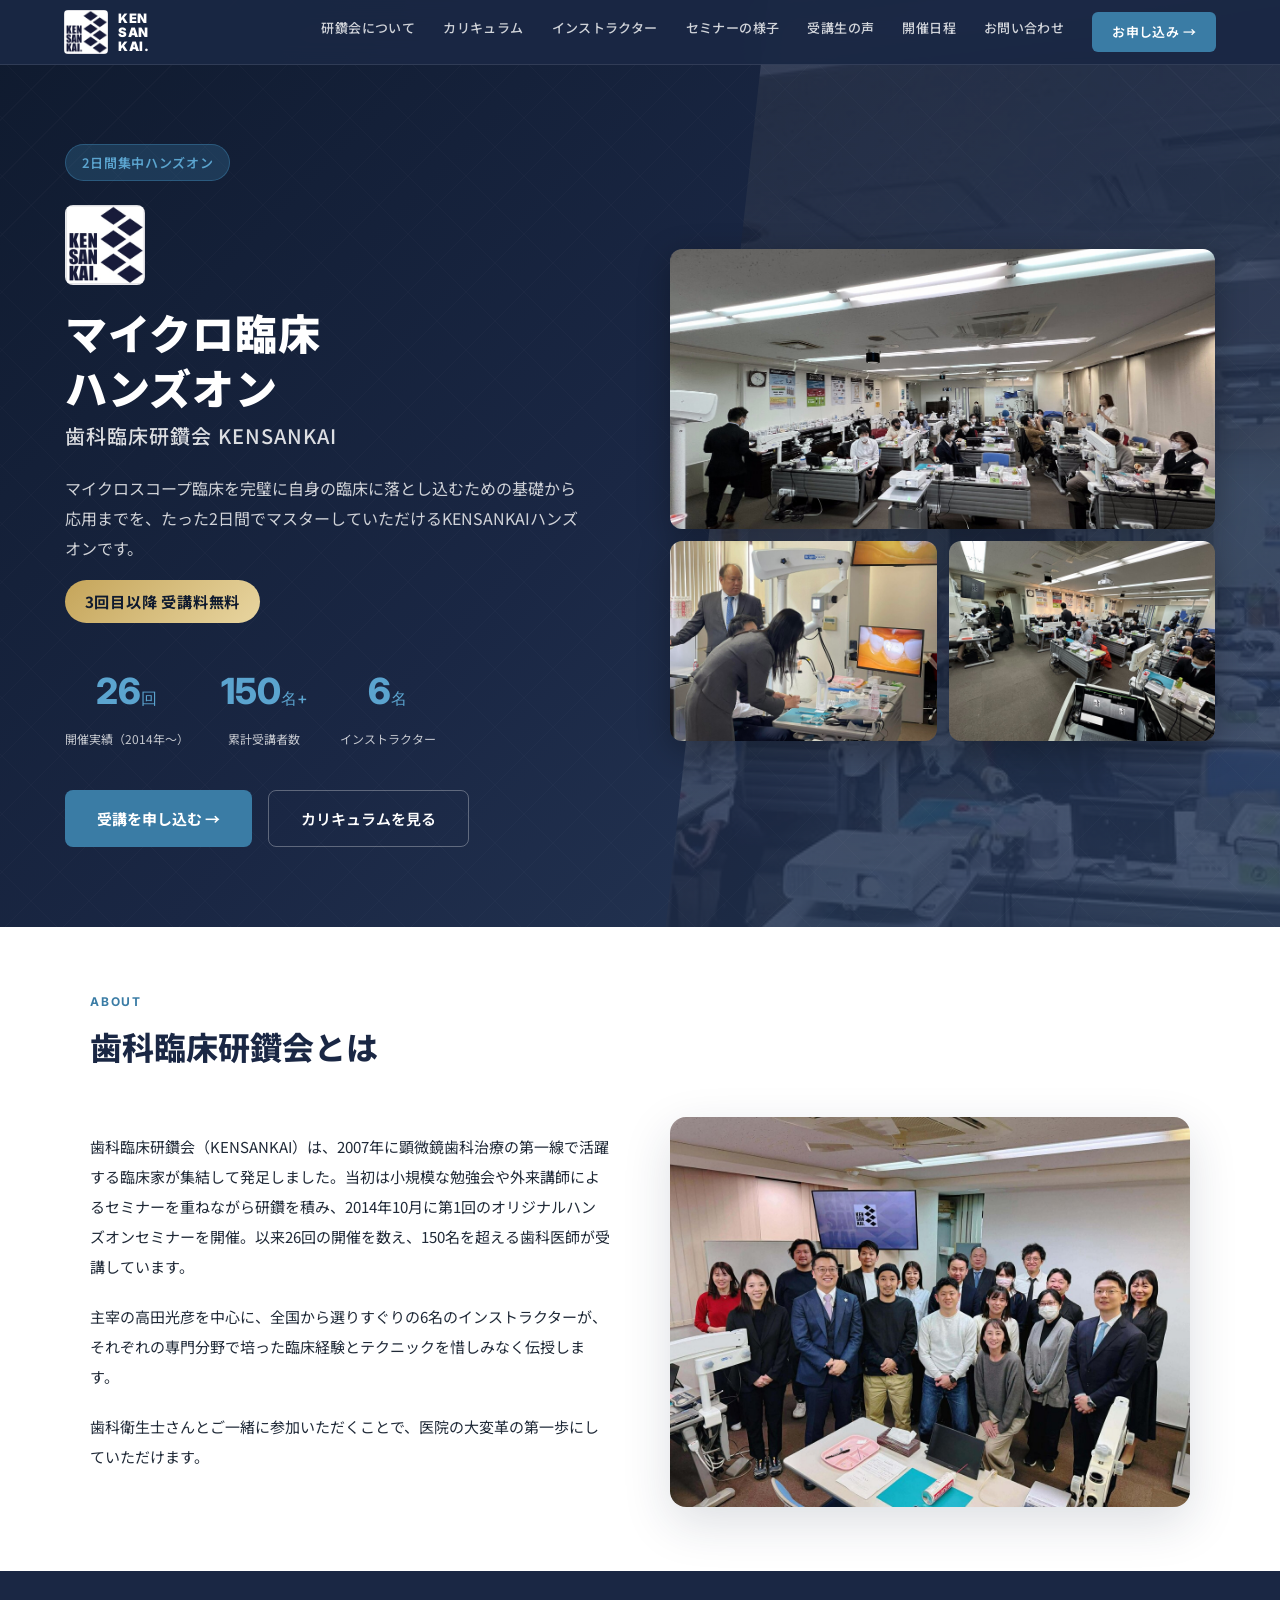
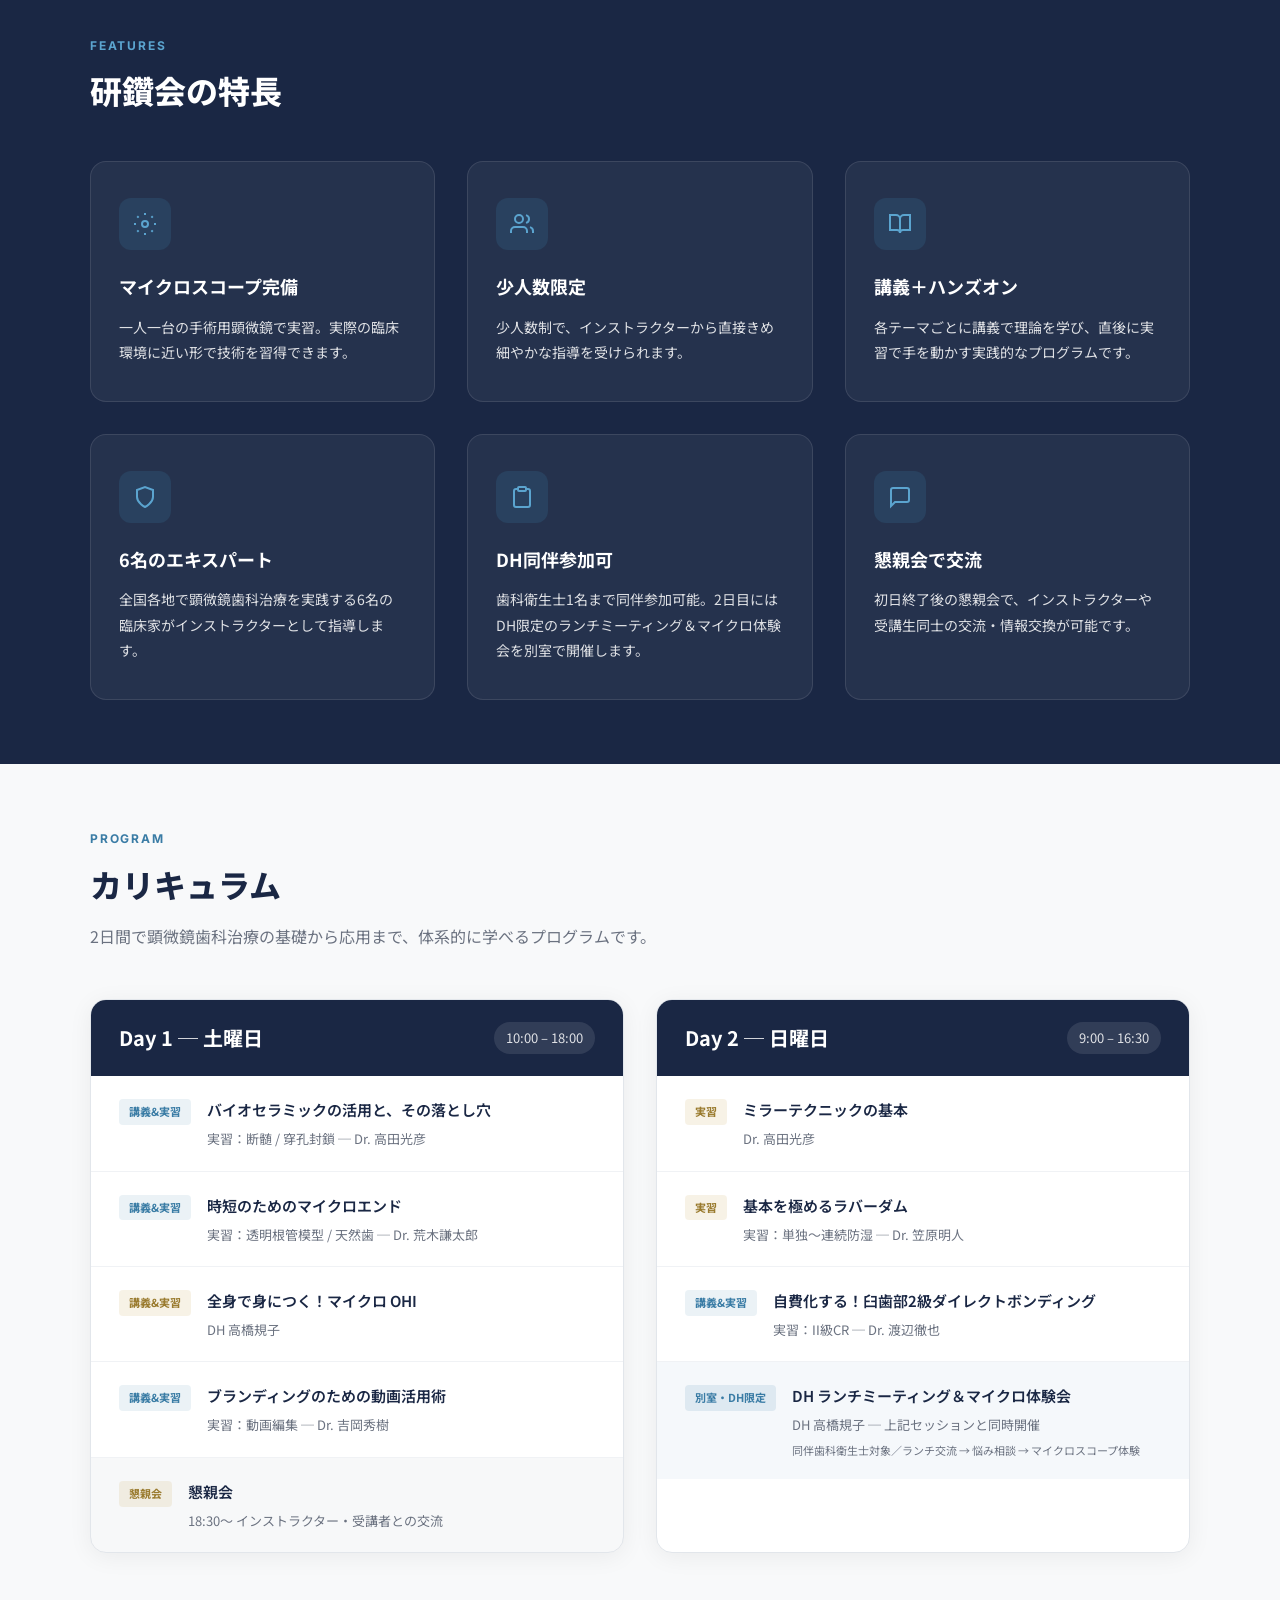
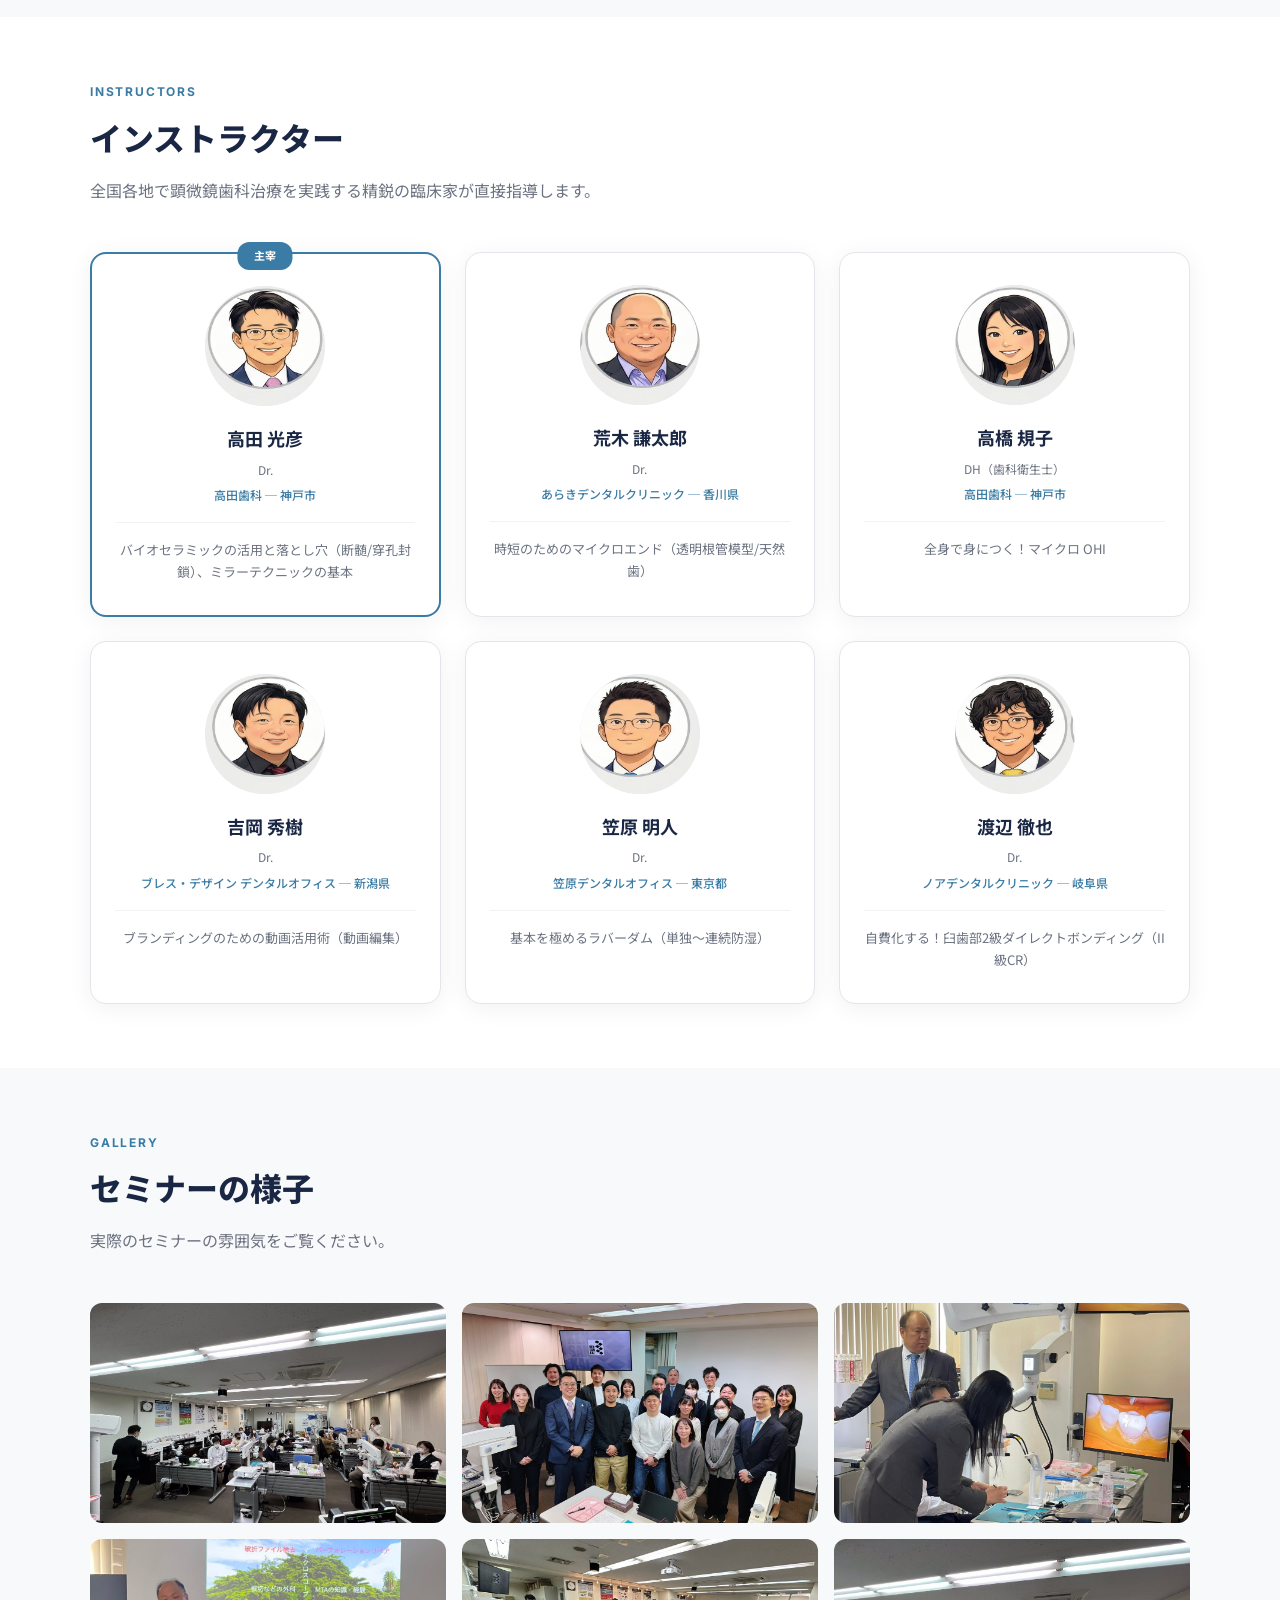
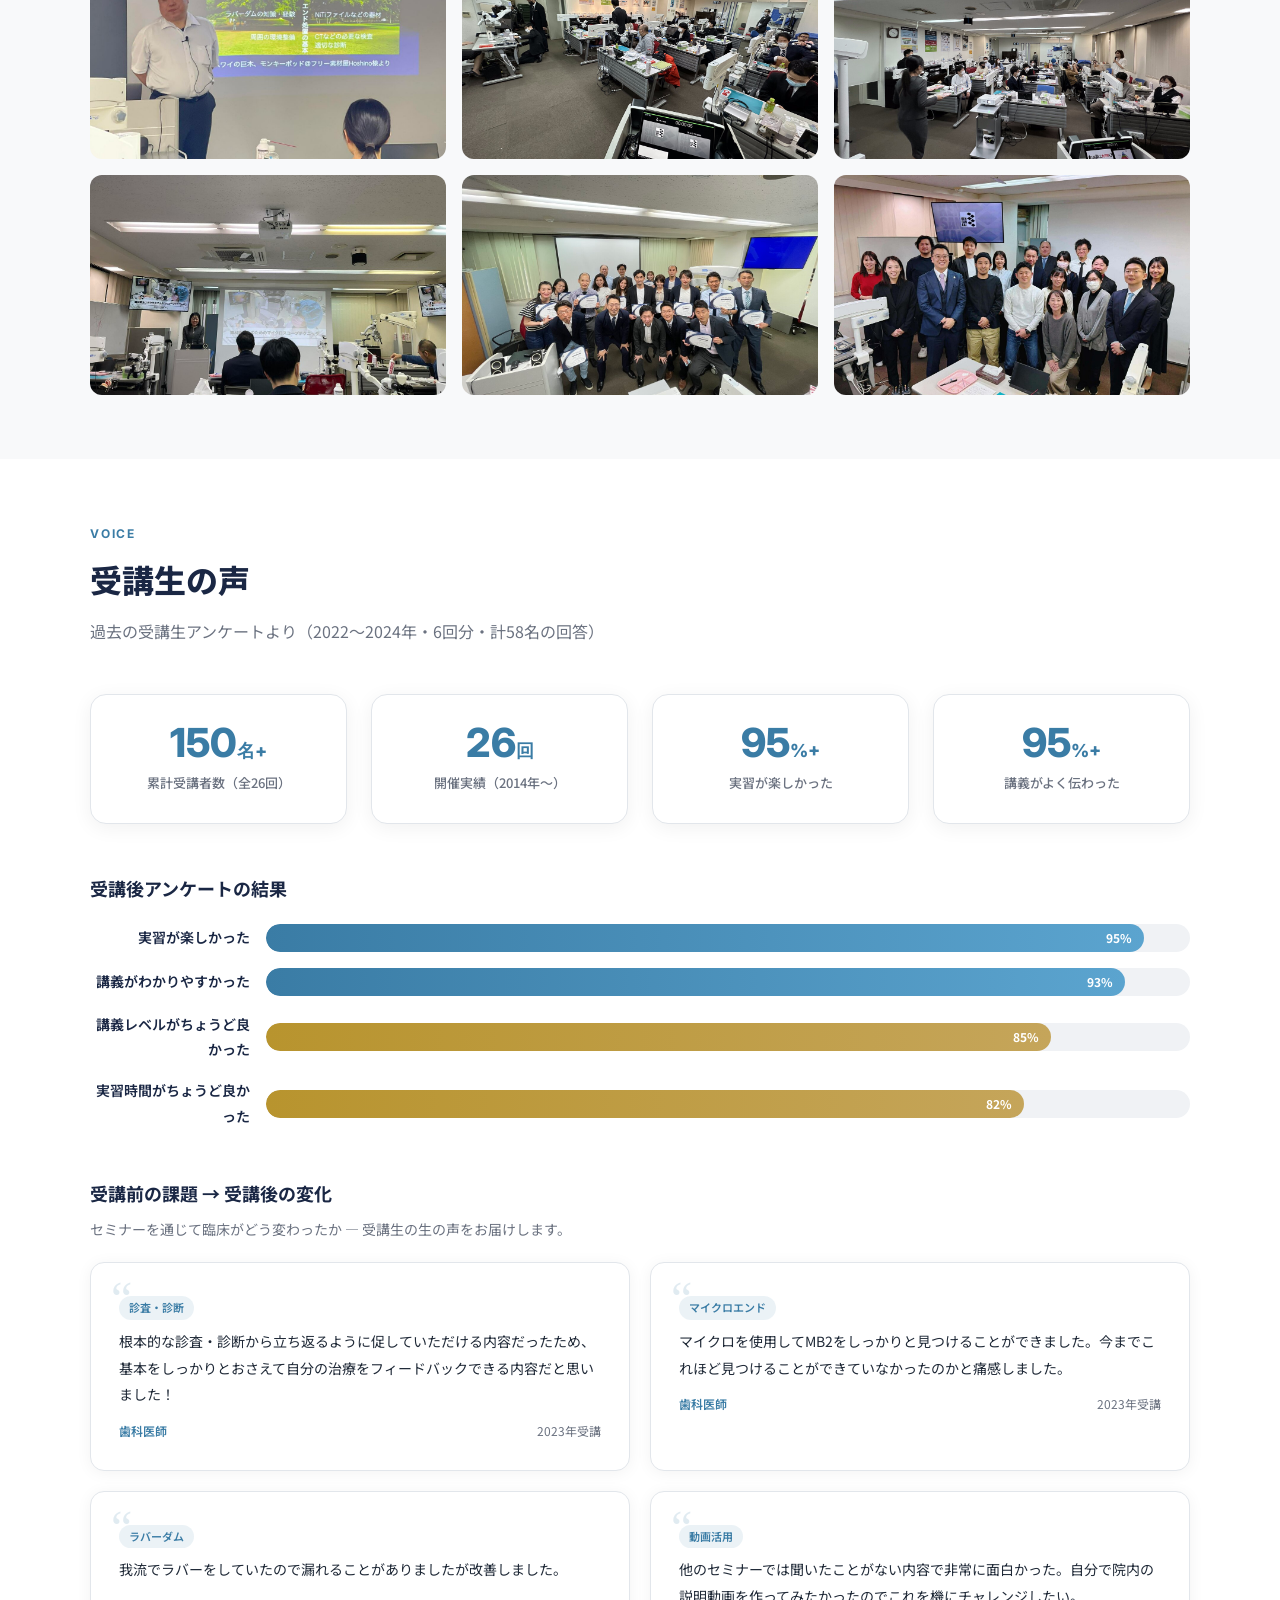
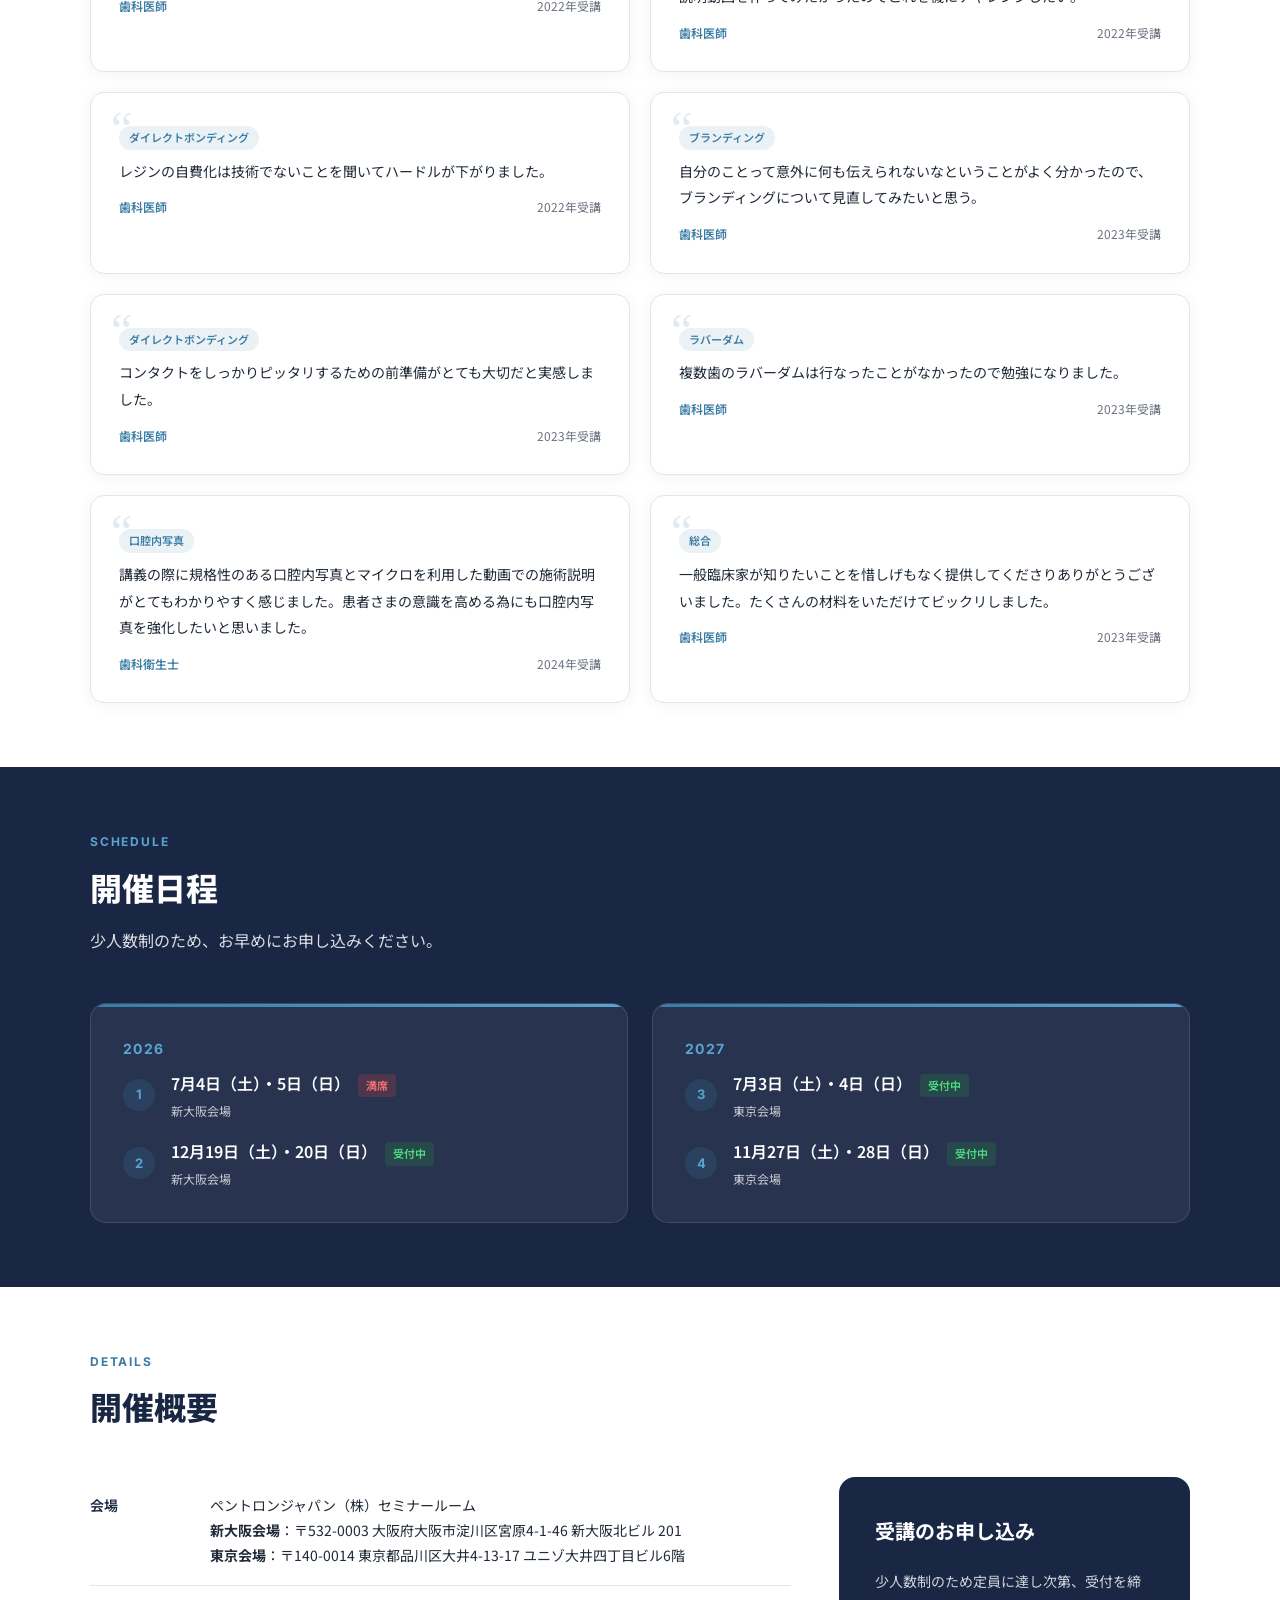
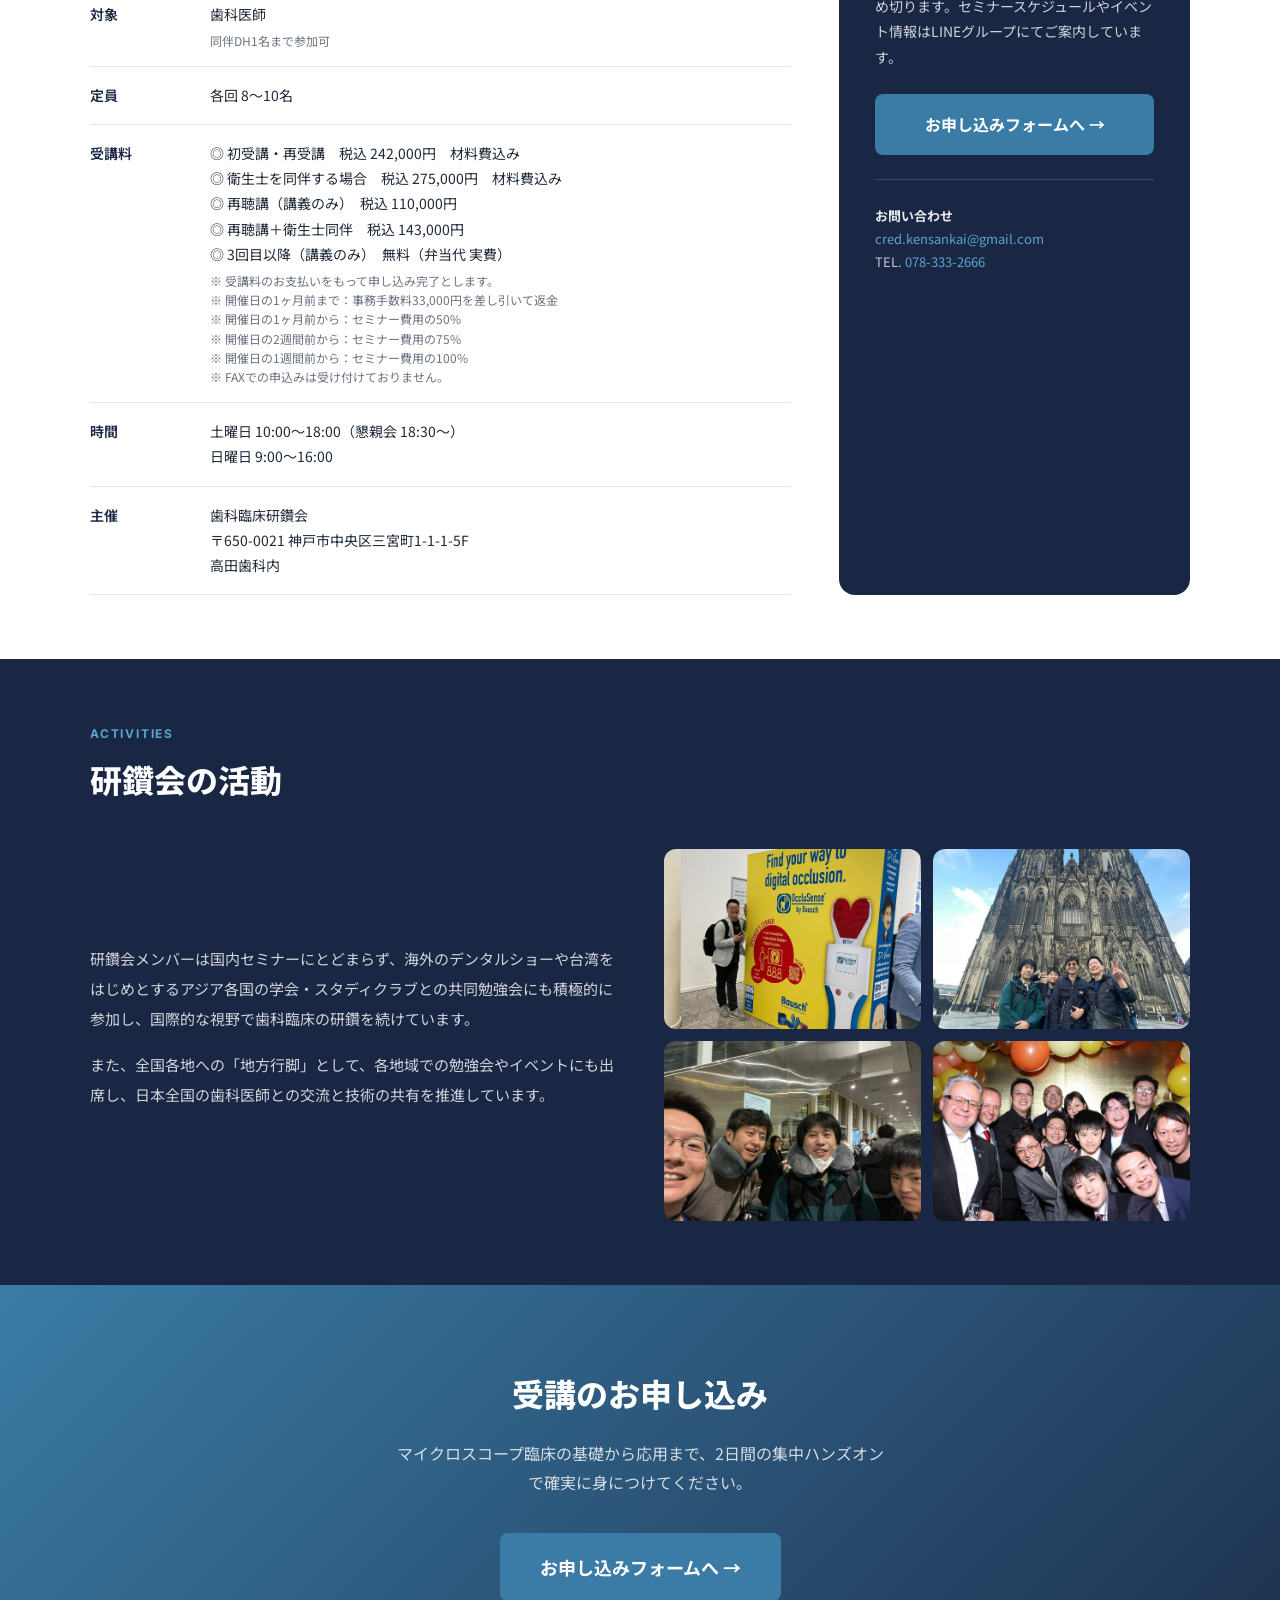
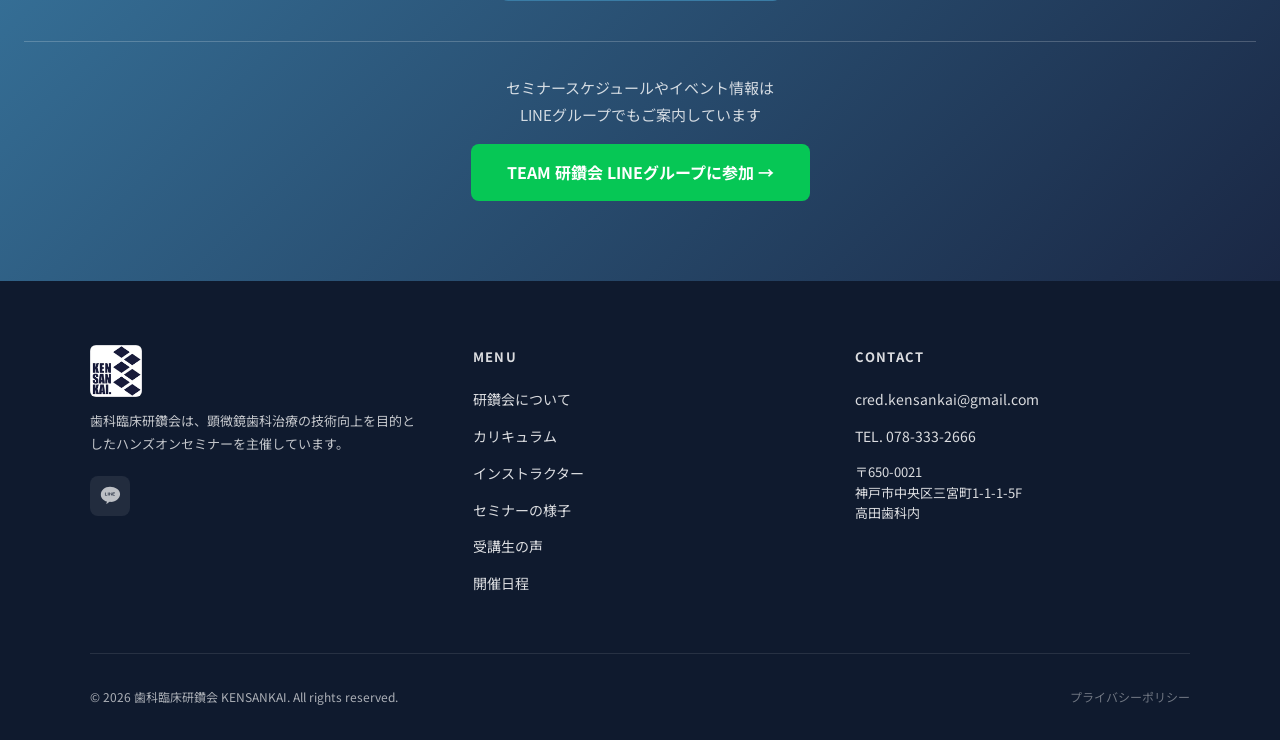
==== commit 616763bc: "feat: Add LINE icon and privacy policy link to footer L5: footer-brand section with LINE SNS icon an" ====
--- a/kensankai/index.html
+++ b/kensankai/index.html
@@ -358,6 +358,12 @@
 .footer-col a:hover { color: var(--white); }
 .footer-bottom { padding-top: 32px; border-top: 1px solid rgba(255,255,255,0.1); display: flex; justify-content: space-between; align-items: center; }
 .footer-bottom p { font-size: 12px; color: rgba(255,255,255,0.65); }
+.footer-sns { display: flex; gap: 12px; margin-top: 8px; }
+.footer-sns a { display: flex; align-items: center; justify-content: center; width: 40px; height: 40px; border-radius: 8px; background: rgba(255,255,255,0.08); transition: background 0.2s; }
+.footer-sns a:hover { background: rgba(255,255,255,0.15); }
+.footer-sns svg { width: 22px; height: 22px; }
+.footer-policy-link { color: rgba(255,255,255,0.4); font-size: 12px; text-decoration: none; transition: color 0.2s; }
+.footer-policy-link:hover { color: rgba(255,255,255,0.7); }
 
 /* ===== RESPONSIVE ===== */
 @media (max-width: 1024px) {
@@ -1024,6 +1030,11 @@
       <div class="footer-brand">
         <img src="images/logo.jpg" alt="KENSANKAI">
         <p>歯科臨床研鑽会は、顕微鏡歯科治療の技術向上を目的としたハンズオンセミナーを主催しています。</p>
+        <div class="footer-sns">
+          <a href="https://line.me/ti/g/H-_PBwWQQp" target="_blank" rel="noopener" aria-label="LINE">
+            <svg viewBox="0 0 24 24" xmlns="http://www.w3.org/2000/svg"><path fill="rgba(255,255,255,0.7)" d="M12 2C6.48 2 2 5.83 2 10.5c0 3.44 2.66 6.42 6.63 7.46-.09.37-.58 2.37-.6 2.52 0 0-.01.12.06.17.07.05.16.02.16.02.21-.03 2.44-1.6 3.44-2.35.43.06.87.09 1.31.09 5.52 0 10-3.83 10-8.5S17.52 2 12 2zm-3.37 9.54H6.86c-.2 0-.37-.17-.37-.37V8.43c0-.2.17-.37.37-.37.2 0 .37.17.37.37v2.37h1.4c.2 0 .37.17.37.37 0 .2-.17.37-.37.37zm1.75-.37c0 .2-.17.37-.37.37-.2 0-.37-.17-.37-.37V8.43c0-.2.17-.37.37-.37.2 0 .37.17.37.37v2.74zm4.04 0c0 .15-.09.29-.23.35-.04.02-.09.02-.14.02-.1 0-.2-.05-.27-.13l-1.88-2.56v2.32c0 .2-.17.37-.37.37-.2 0-.37-.17-.37-.37V8.43c0-.15.09-.29.23-.35a.37.37 0 0 1 .41.11l1.88 2.56V8.43c0-.2.17-.37.37-.37.2 0 .37.17.37.37v2.74zm2.59-1.97c.2 0 .37.17.37.37 0 .2-.17.37-.37.37h-1.4v.86h1.4c.2 0 .37.17.37.37 0 .2-.17.37-.37.37h-1.77c-.2 0-.37-.17-.37-.37V8.43c0-.2.17-.37.37-.37h1.77c.2 0 .37.17.37.37 0 .2-.17.37-.37.37h-1.4v.77h1.4z"/></svg>
+          </a>
+        </div>
       </div>
       <div class="footer-col">
         <div class="footer-col-title">MENU</div>
@@ -1049,6 +1060,7 @@
     </div>
     <div class="footer-bottom">
       <p>&copy; 2026 歯科臨床研鑽会 KENSANKAI. All rights reserved.</p>
+      <a href="privacy-policy.html" class="footer-policy-link">プライバシーポリシー</a>
     </div>
   </div>
 </footer>
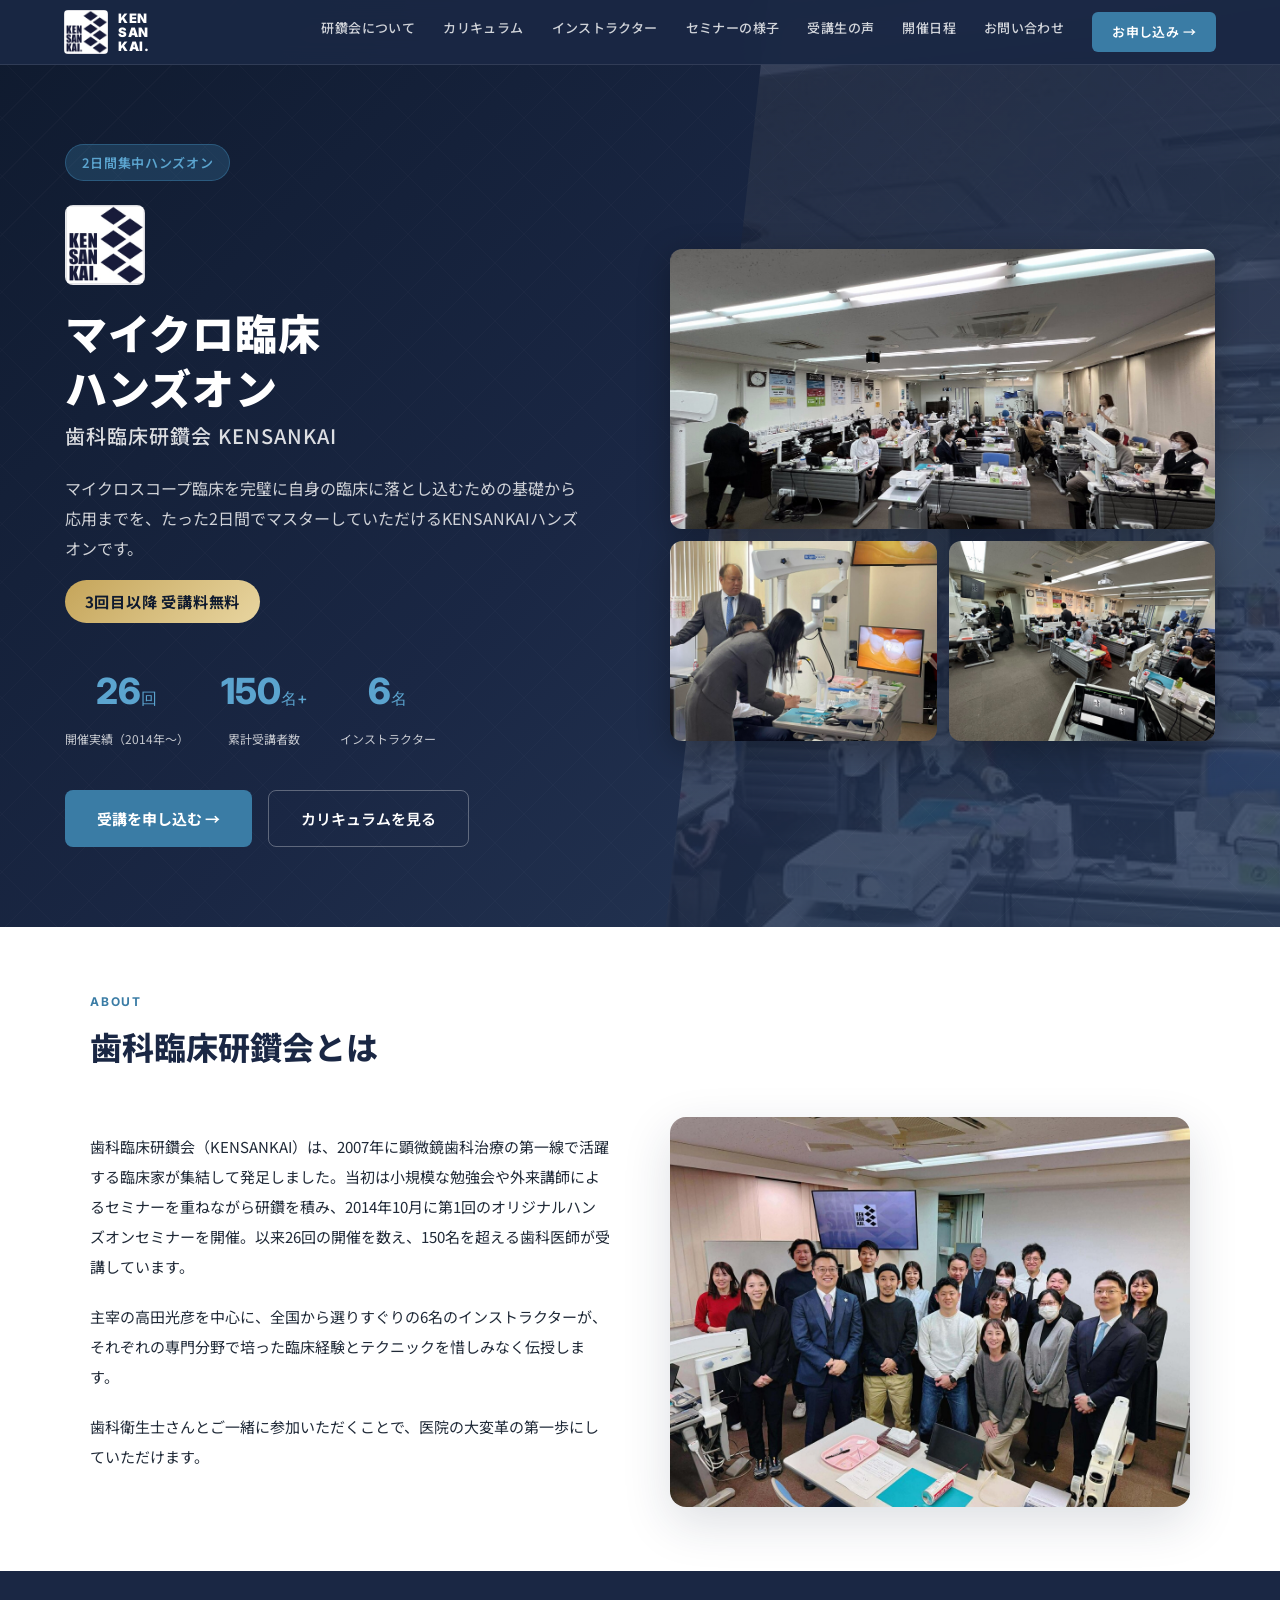
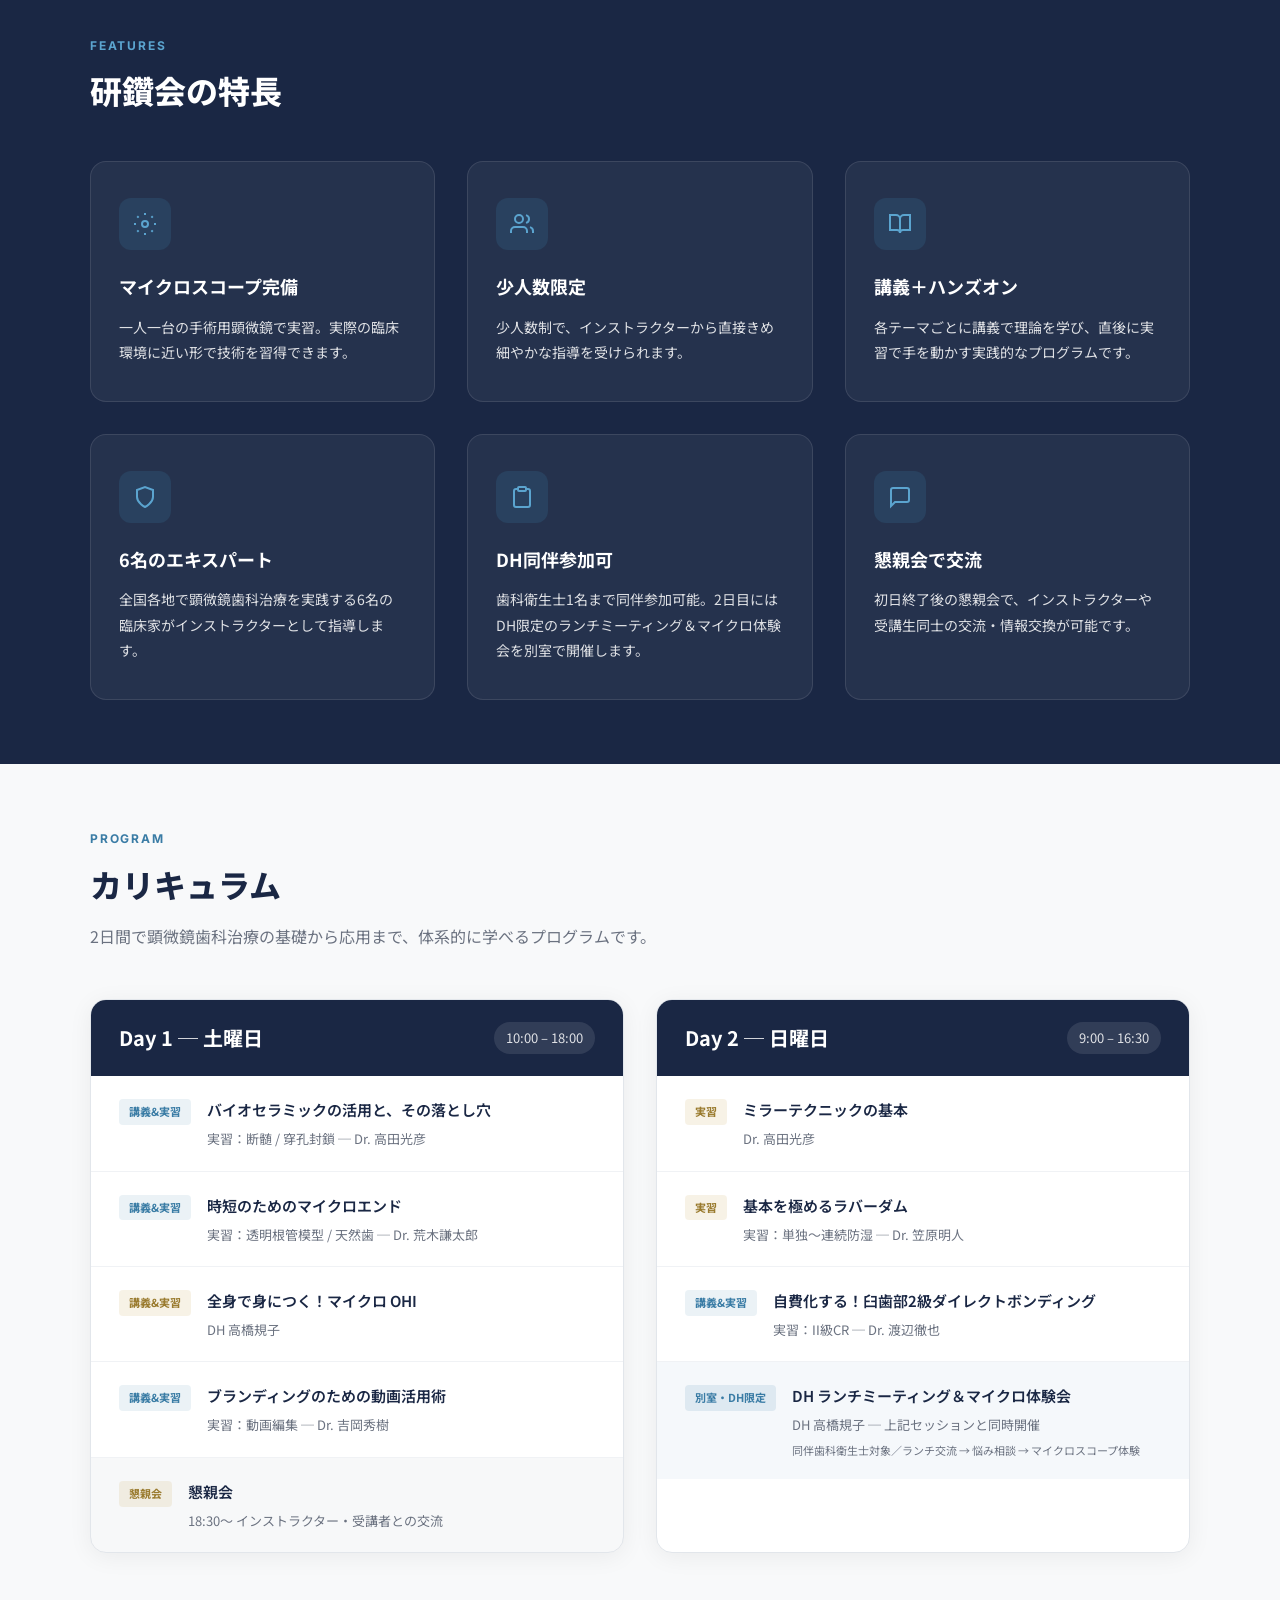
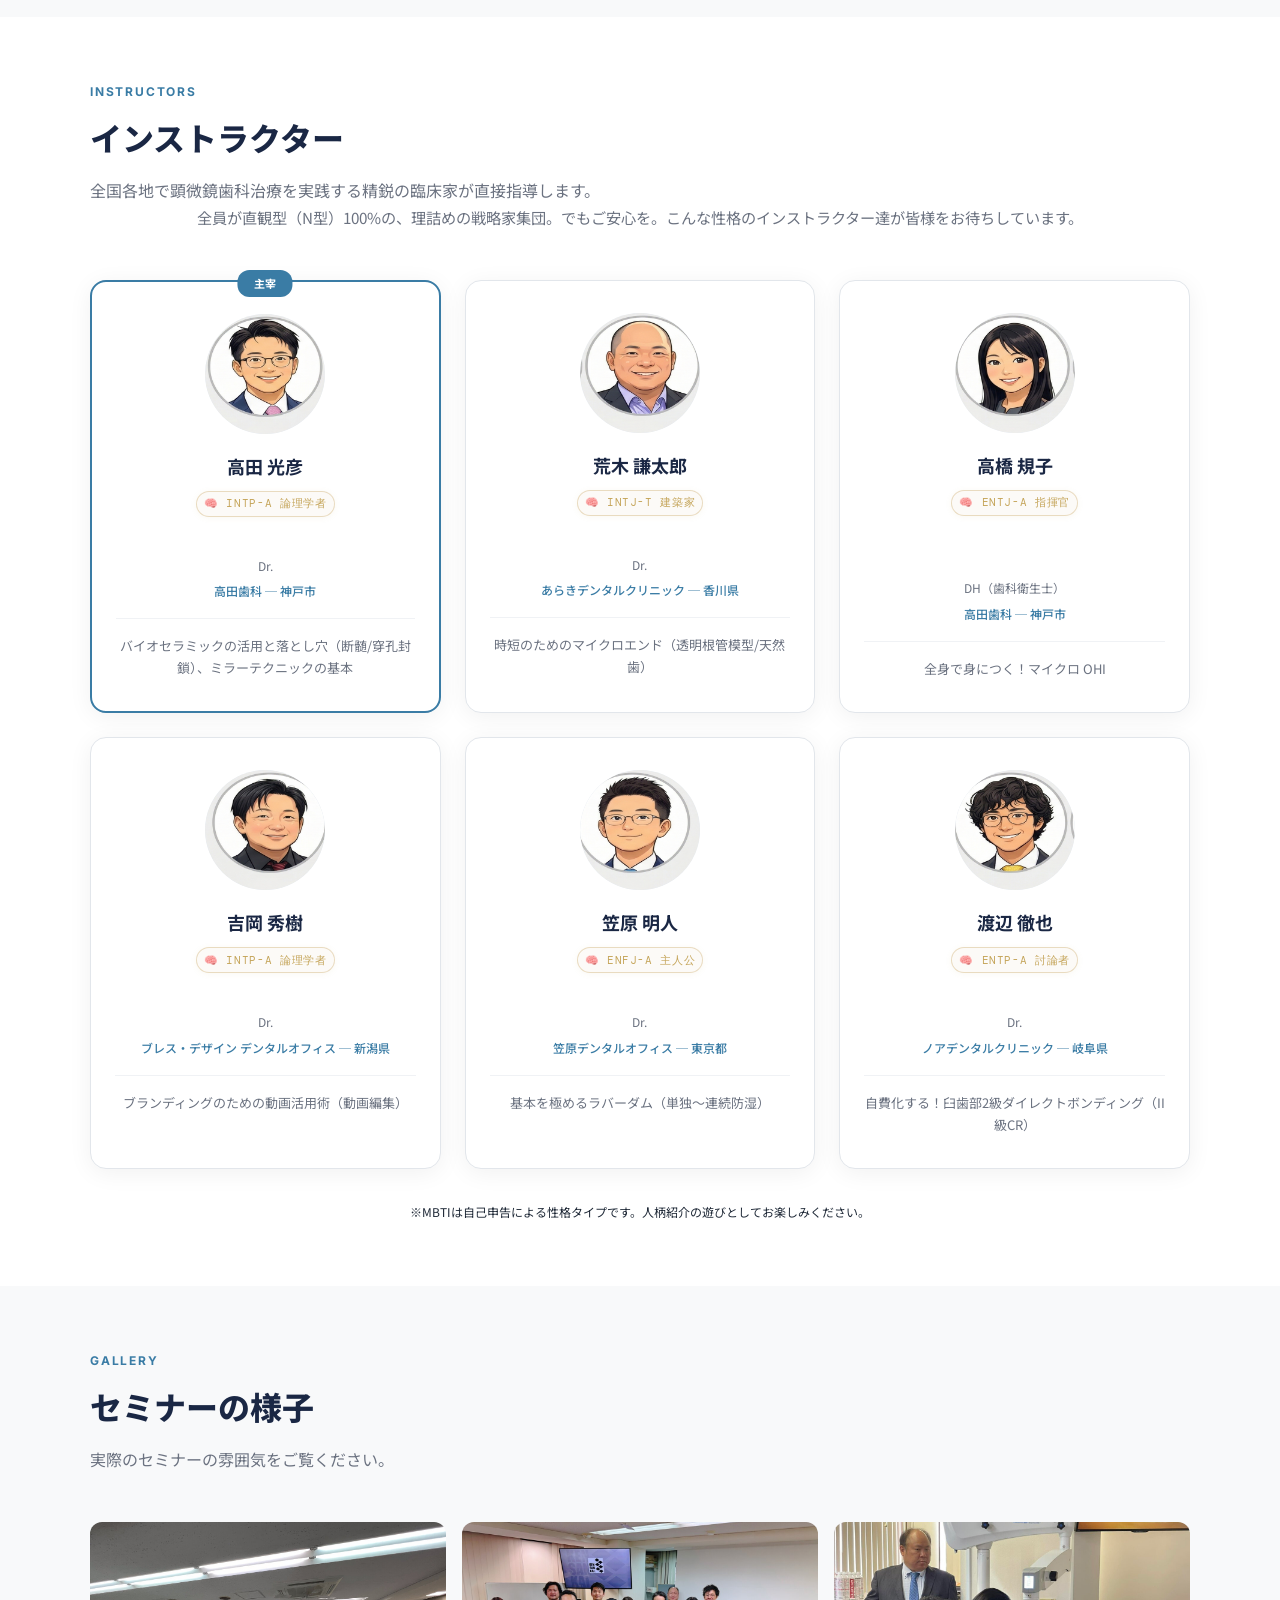
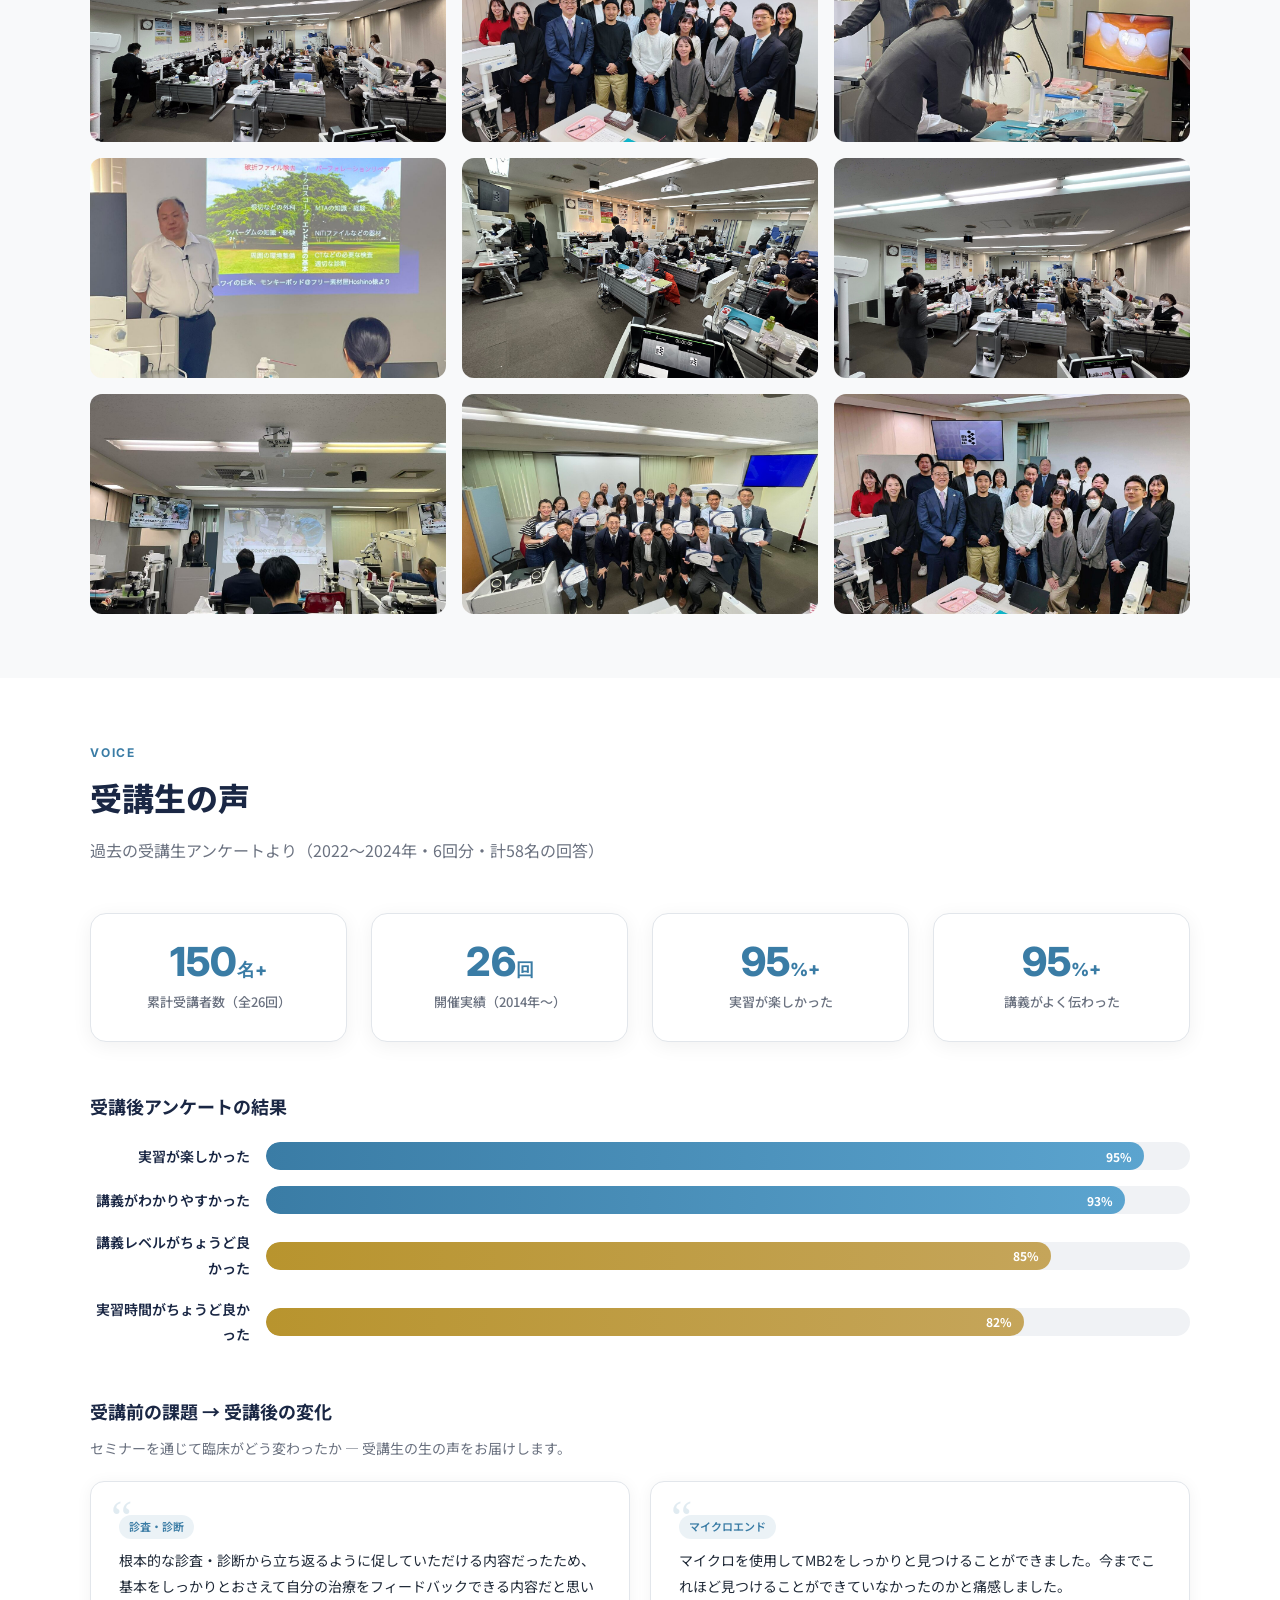
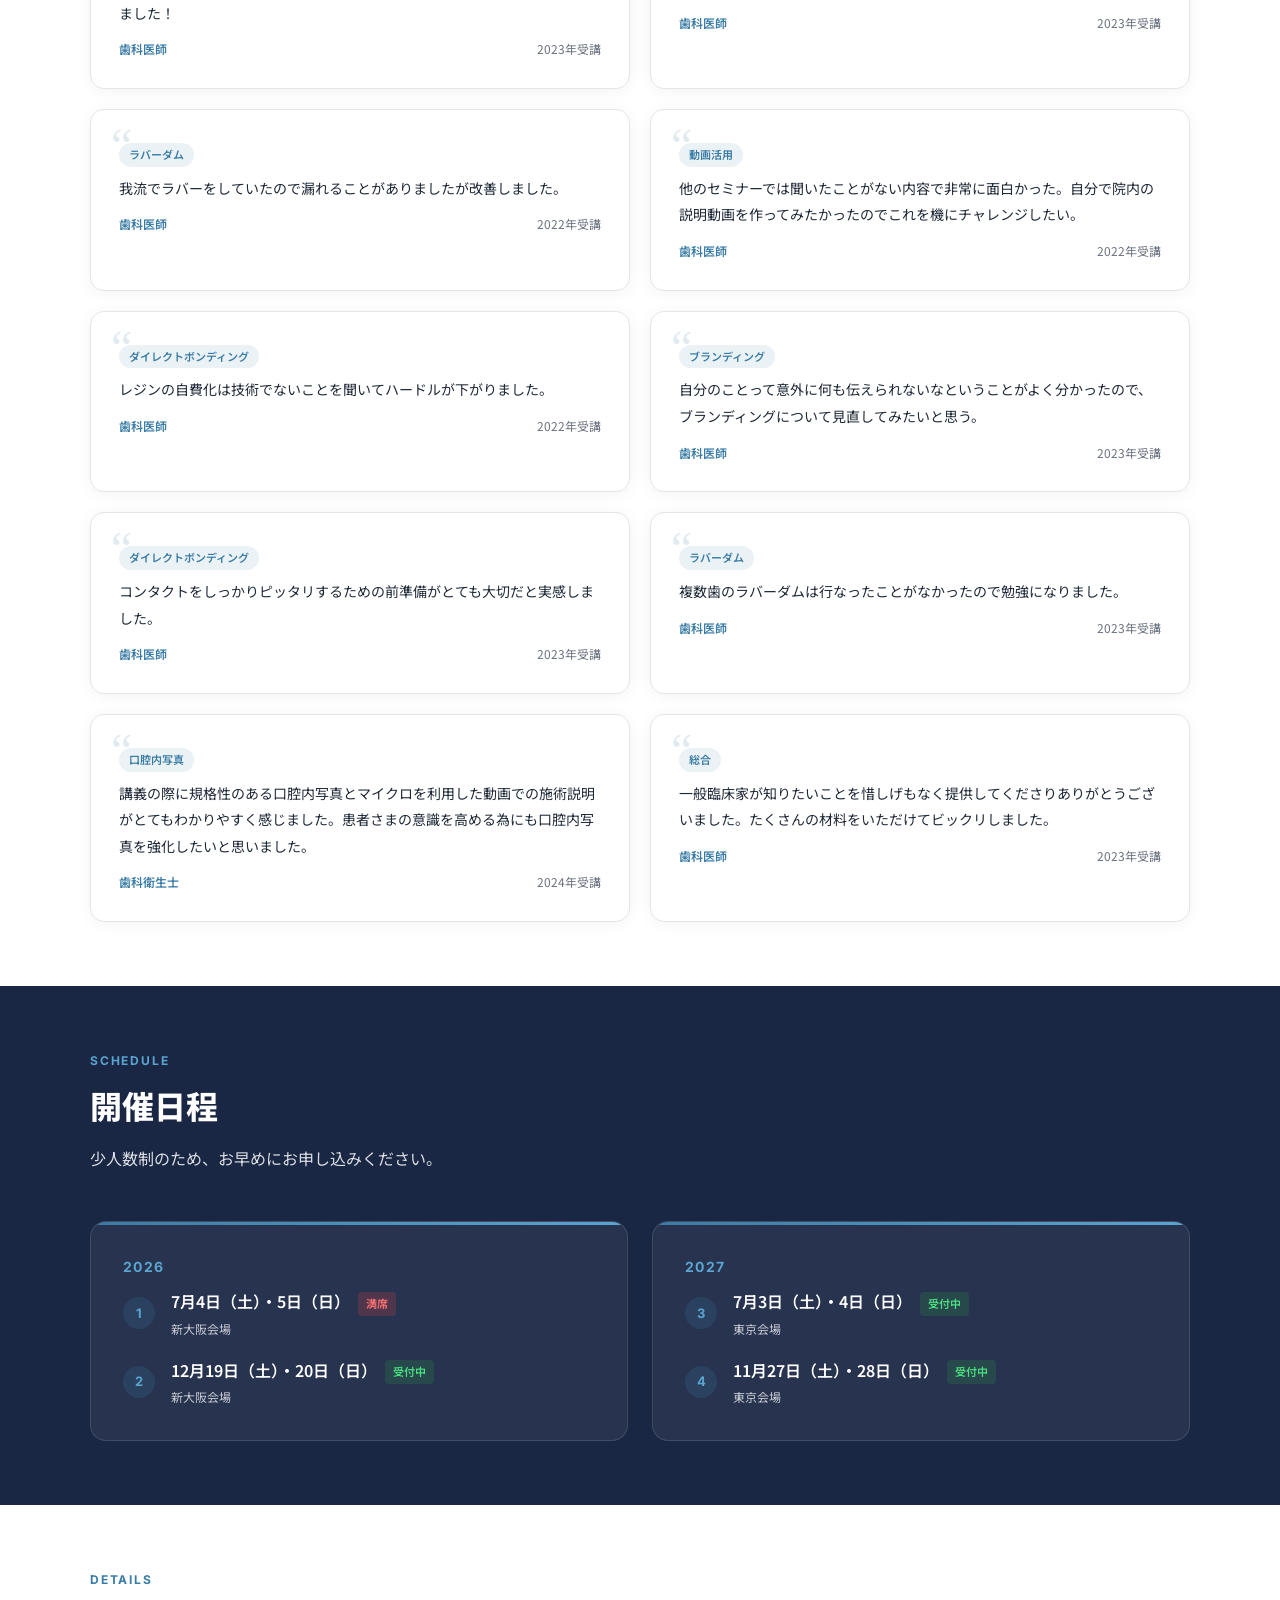
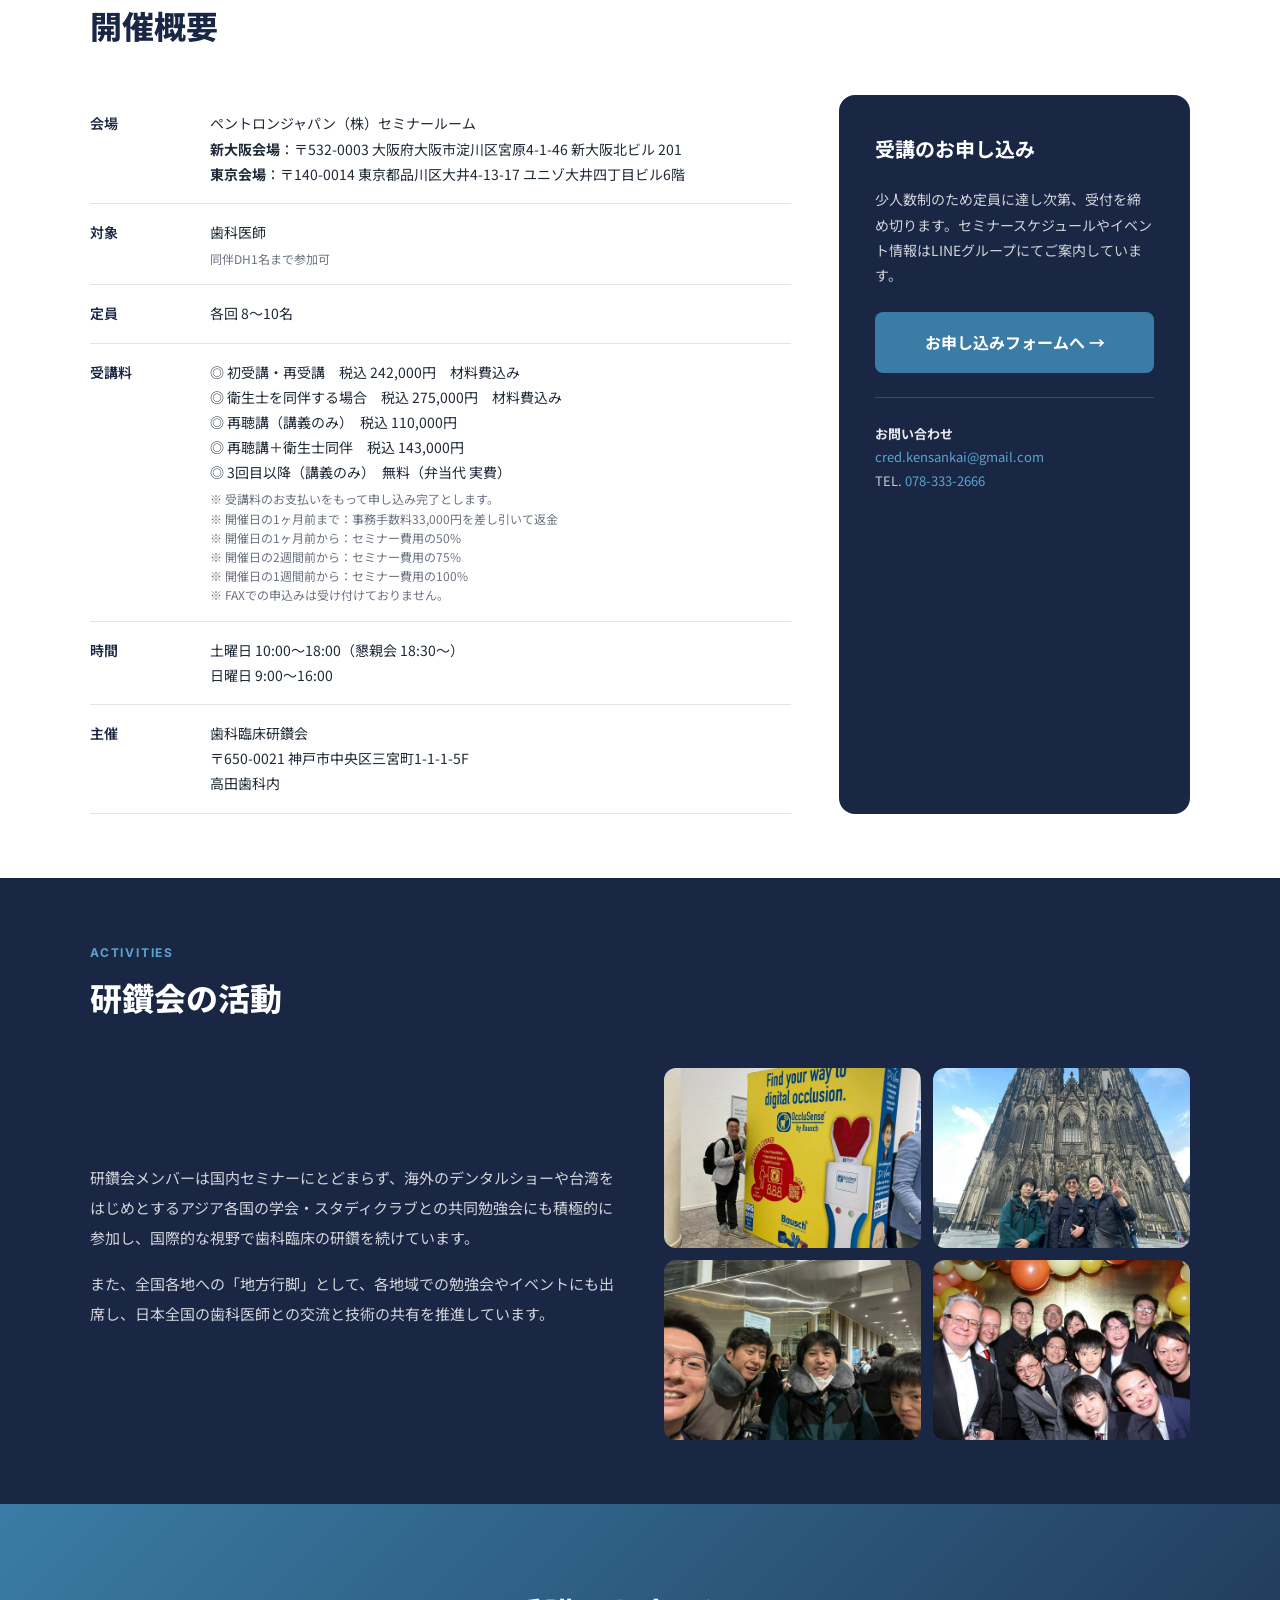
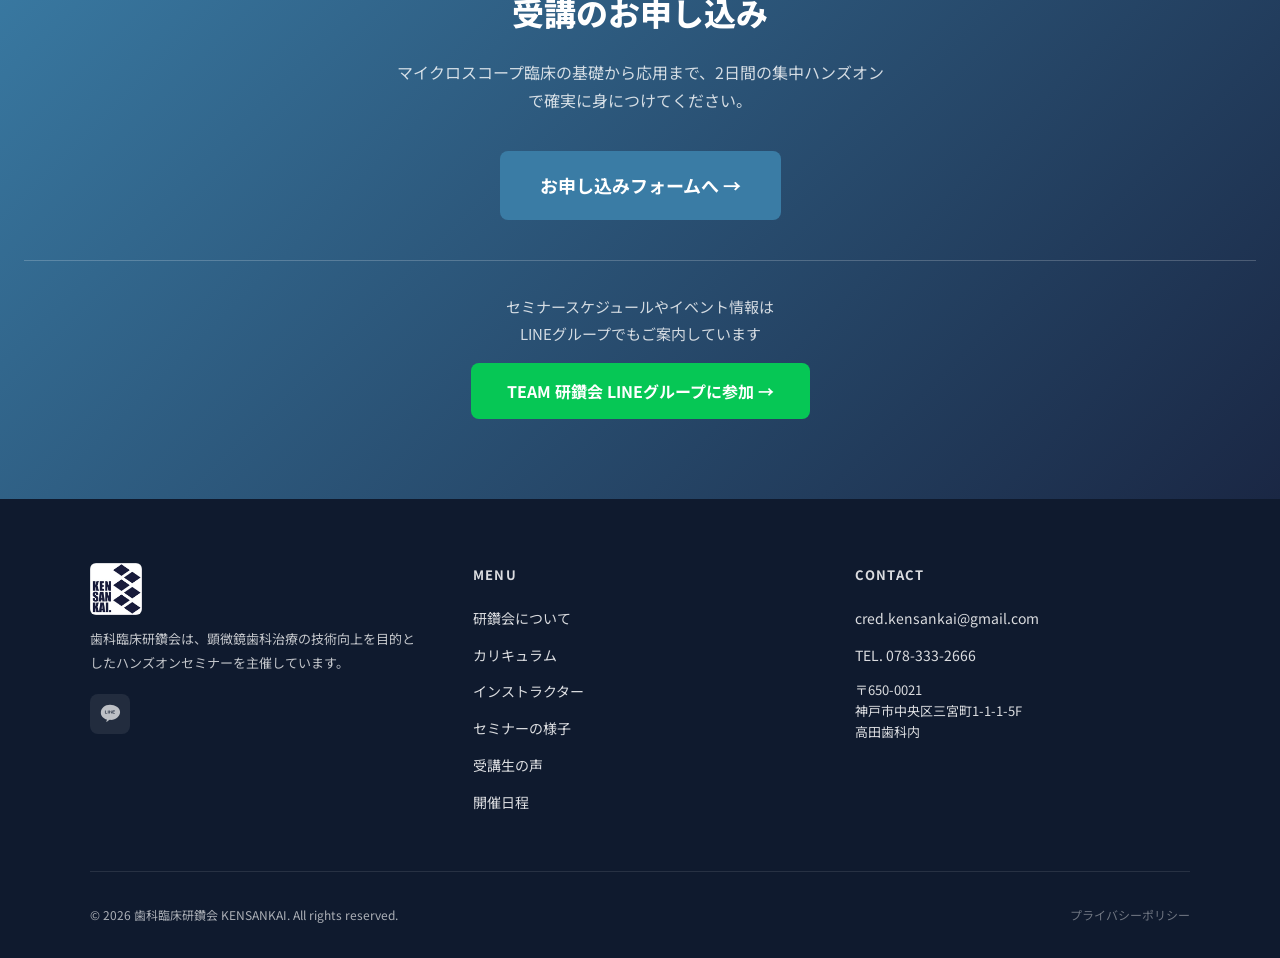
==== commit a5f9a948: "feat: add MBTI personality badges to instructor section Add DM Mono font, MBTI badges with catchphra" ====
--- a/kensankai/index.html
+++ b/kensankai/index.html
@@ -4,12 +4,13 @@
 <meta charset="UTF-8">
 <meta name="viewport" content="width=device-width, initial-scale=1.0">
 <title>歯科臨床研鑽会 KENSANKAI | マイクロスコープ臨床ハンズオンセミナー</title>
-<meta name="description" content="歯科臨床研鑽会（KENSANKAI）は2014年から26回開催、延べ150名超が受講したマイクロスコープ臨床ハンズオンセミナーです。6名の精鋭インストラクターが2日間で顕微鏡歯科治療の基礎から応用まで直接指導します。">
+<meta name="description" content="歯科臨床研鑽会（KENSANKAI）は2014年から26回開催、延べ150名超が受講したマイクロスコープ臨床ハンズオンセミナーです。6名の精鋭インストラクターが2日間で顕微鏡歯科治療の基礎から応用まで直接指導。3回目以降の受講料無料。">
 <meta name="keywords" content="歯科臨床研鑽会,KENSANKAI,マイクロスコープ,顕微鏡歯科,ハンズオンセミナー,歯科セミナー,ダイレクトボンディング,ラバーダム,マイクロエンド,歯科医師向けセミナー">
+<link rel="icon" type="image/svg+xml" href="data:image/svg+xml,%3Csvg xmlns=%27http://www.w3.org/2000/svg%27 viewBox=%270 0 32 32%27%3E%3Crect width=%2732%27 height=%2732%27 rx=%276%27 fill=%27%23263148%27/%3E%3Ctext x=%2716%27 y=%2723%27 font-size=%2720%27 font-weight=%27bold%27 fill=%27white%27 text-anchor=%27middle%27 font-family=%27sans-serif%27%3EK%3C/text%3E%3C/svg%3E">
 <link rel="canonical" href="https://takatadc-code.github.io/cred-kensankai/kensankai/">
 <!-- OGP -->
 <meta property="og:title" content="歯科臨床研鑽会 KENSANKAI | マイクロスコープ臨床ハンズオンセミナー">
-<meta property="og:description" content="6名の精鋭インストラクターが2日間で顕微鏡歯科治療の基礎から応用まで直接指導。2014年から26回開催、延べ150名超が受講。">
+<meta property="og:description" content="6名の精鋭インストラクターが2日間で顕微鏡歯科治療の基礎から応用まで直接指導。2014年から26回開催、延べ150名超が受講。3回目以降の受講料無料。">
 <meta property="og:type" content="website">
 <meta property="og:url" content="https://takatadc-code.github.io/cred-kensankai/kensankai/">
 <meta property="og:image" content="https://takatadc-code.github.io/cred-kensankai/kensankai/images/wide_room_01.jpg">
@@ -17,8 +18,8 @@
 <meta property="og:locale" content="ja_JP">
 <!-- Twitter Card -->
 <meta name="twitter:card" content="summary_large_image">
-<meta name="twitter:title" content="歯科臨床研鑽会 KENSANKAI | マイクロスコープ臨床ハンズオン">
-<meta name="twitter:description" content="6名の精鋭インストラクターが2日間で顕微鏡歯科治療の基礎から応用まで直接指導。">
+<meta name="twitter:title" content="歯科臨床研鑽会 KENSANKAI | マイクロスコープ臨床ハンズオンセミナー">
+<meta name="twitter:description" content="6名の精鋭インストラクターが2日間で顕微鏡歯科治療の基礎から応用まで直接指導。3回目以降の受講料無料。">
 <meta name="twitter:image" content="https://takatadc-code.github.io/cred-kensankai/kensankai/images/wide_room_01.jpg">
 <!-- 構造化データ (JSON-LD) -->
 <script type="application/ld+json">
@@ -54,7 +55,7 @@
 </script>
 <link rel="preconnect" href="https://fonts.googleapis.com">
 <link rel="preconnect" href="https://fonts.gstatic.com" crossorigin>
-<link href="https://fonts.googleapis.com/css2?family=Noto+Sans+JP:wght@300;400;500;600;700;900&family=Inter:wght@400;600;700;800;900&display=swap" rel="stylesheet">
+<link href="https://fonts.googleapis.com/css2?family=Noto+Sans+JP:wght@300;400;500;600;700;900&family=Inter:wght@400;600;700;800;900&display=swap&family=DM+Mono:wght@400" rel="stylesheet">
 <style>
 *, *::before, *::after { margin: 0; padding: 0; box-sizing: border-box; }
 
@@ -265,7 +266,49 @@
 .instructor-location { font-size: 12px; color: var(--teal); font-weight: 500; margin-bottom: 16px; }
 .instructor-topic { font-size: 13px; line-height: 1.7; color: var(--gray-600); padding-top: 16px; border-top: 1px solid var(--gray-100); }
 
-/* ===== GALLERY GRID ===== */
+/* ===== MBTI BADGES ===== */
+    .mbti-badge {
+      display: inline-flex; align-items: center; gap: 0.35em;
+      font-family: 'DM Mono', monospace; font-size: 0.68rem;
+      letter-spacing: 0.06em; padding: 0.2em 0.65em;
+      border: 1px solid rgba(197, 160, 89, 0.35);
+      border-radius: 999px;
+      background: rgba(250, 246, 240, 0.55);
+      backdrop-filter: blur(8px); -webkit-backdrop-filter: blur(8px);
+      color: var(--gold); margin-bottom: 0.6rem;
+      box-shadow: 0 1px 6px rgba(197, 160, 89, 0.08);
+    }
+    .mbti-badge .mbti-label {
+      font-weight: 500;
+    }
+    .instructor-catchphrase {
+      font-size: 0.82rem;
+      color: var(--gray-500);
+      font-style: italic;
+      margin-top: 0.3rem;
+      opacity: 0;
+      transform: translateY(4px);
+      transition: opacity 0.4s ease, transform 0.4s ease;
+    }
+    .instructor-card:hover .instructor-catchphrase {
+      opacity: 1;
+      transform: translateY(0);
+    }
+    .instructor-lead {
+      text-align: center;
+      font-size: 0.95rem;
+      color: var(--gray-600);
+      margin-bottom: 2rem;
+      line-height: 1.8;
+    }
+    .instructor-disclaimer {
+      text-align: center;
+      font-size: 0.75rem;
+      color: var(--gray-500);
+      margin-top: 2rem;
+    }
+
+    /* ===== GALLERY GRID ===== */
 .gallery-grid {
   display: grid; grid-template-columns: repeat(3, 1fr); gap: 16px; margin-top: 48px;
 }
@@ -372,6 +415,7 @@
   h1.hero-title { font-size: 34px; }
   .program-days { grid-template-columns: 1fr; }
   .instructors-grid { grid-template-columns: repeat(2, 1fr); }
+      .instructor-catchphrase { opacity: 1; transform: none; }
   .gallery-grid { grid-template-columns: repeat(3, 1fr); }
   .gallery-item.large img { min-height: 300px; }
   .details-grid { grid-template-columns: 1fr; }
@@ -678,6 +722,7 @@
     <div class="section-label">Instructors</div>
     <h2 class="section-title">インストラクター</h2>
     <p class="section-subtitle">全国各地で顕微鏡歯科治療を実践する精鋭の臨床家が直接指導します。</p>
+        <p class="instructor-lead">全員が直観型（N型）100%の、理詰めの戦略家集団。でもご安心を。こんな性格のインストラクター達が皆様をお待ちしています。</p>
     <div class="instructors-grid">
       <div class="instructor-card lead">
         <span class="instructor-lead-badge">主宰</span>
@@ -686,6 +731,8 @@
           <img src="images/prof_takada.png" alt="高田光彦" class="photo">
         </div>
         <div class="instructor-name">高田 光彦</div>
+        <span class="mbti-badge">🧠 INTP-A 論理学者</span>
+        <div class="instructor-catchphrase">「原理から説明しないと気が済まない理論派」</div>
         <div class="instructor-title">Dr.</div>
         <div class="instructor-location"><a href="https://www.takata-dc.jp" target="_blank" style="color:inherit;text-decoration:none;">高田歯科</a> ─ 神戸市</div>
         <div class="instructor-topic">バイオセラミックの活用と落とし穴（断髄/穿孔封鎖）、ミラーテクニックの基本</div>
@@ -696,6 +743,8 @@
           <img src="images/prof_araki.png" alt="荒木謙太郎" class="photo">
         </div>
         <div class="instructor-name">荒木 謙太郎</div>
+        <span class="mbti-badge">🧠 INTJ-T 建築家</span>
+        <div class="instructor-catchphrase">「治療計画は常に三手先まで組み立てる設計者」</div>
         <div class="instructor-title">Dr.</div>
         <div class="instructor-location"><a href="https://www.araki-dc.net" target="_blank" style="color:inherit;text-decoration:none;">あらきデンタルクリニック</a> ─ 香川県</div>
         <div class="instructor-topic">時短のためのマイクロエンド（透明根管模型/天然歯）</div>
@@ -706,6 +755,8 @@
           <img src="images/prof_takahashi.png" alt="高橋規子" class="photo">
         </div>
         <div class="instructor-name">高橋 規子</div>
+        <span class="mbti-badge">🧠 ENTJ-A 指揮官</span>
+        <div class="instructor-catchphrase">「実習が脱線しかけたら軌道修正する現場の司令塔」</div>
         <div class="instructor-title">DH（歯科衛生士）</div>
         <div class="instructor-location"><a href="https://www.takata-dc.jp" target="_blank" style="color:inherit;text-decoration:none;">高田歯科</a> ─ 神戸市</div>
         <div class="instructor-topic">全身で身につく！マイクロ OHI</div>
@@ -716,6 +767,8 @@
           <img src="images/prof_yoshioka.png" alt="吉岡秀樹" class="photo">
         </div>
         <div class="instructor-name">吉岡 秀樹</div>
+        <span class="mbti-badge">🧠 INTP-A 論理学者</span>
+        <div class="instructor-catchphrase">「なぜ？を突き詰める、もう一人の理論派」</div>
         <div class="instructor-title">Dr.</div>
         <div class="instructor-location"><a href="https://ortho.breath-design.com" target="_blank" style="color:inherit;text-decoration:none;">ブレス・デザイン デンタルオフィス</a> ─ 新潟県</div>
         <div class="instructor-topic">ブランディングのための動画活用術（動画編集）</div>
@@ -726,6 +779,8 @@
           <img src="images/prof_kasahara.png" alt="笠原明人" class="photo">
         </div>
         <div class="instructor-name">笠原 明人</div>
+        <span class="mbti-badge">🧠 ENFJ-A 主人公</span>
+        <div class="instructor-catchphrase">「受講生の詰まりに最初に気づく世話焼き役」</div>
         <div class="instructor-title">Dr.</div>
         <div class="instructor-location"><a href="https://www.kasahara-dc.com" target="_blank" style="color:inherit;text-decoration:none;">笠原デンタルオフィス</a> ─ 東京都</div>
         <div class="instructor-topic">基本を極めるラバーダム（単独〜連続防湿）</div>
@@ -736,11 +791,14 @@
           <img src="images/prof_watanabe.png" alt="渡辺徹也" class="photo">
         </div>
         <div class="instructor-name">渡辺 徹也</div>
+        <span class="mbti-badge">🧠 ENTP-A 討論者</span>
+        <div class="instructor-catchphrase">「『それ、本当にそう？』が口癖の切り込み隊長」</div>
         <div class="instructor-title">Dr.</div>
         <div class="instructor-location"><a href="https://www.noahdental.com" target="_blank" style="color:inherit;text-decoration:none;">ノアデンタルクリニック</a> ─ 岐阜県</div>
         <div class="instructor-topic">自費化する！臼歯部2級ダイレクトボンディング（II級CR）</div>
       </div>
     </div>
+    <p class="instructor-disclaimer">※MBTIは自己申告による性格タイプです。人柄紹介の遊びとしてお楽しみください。</p>
   </div>
 </section>
 
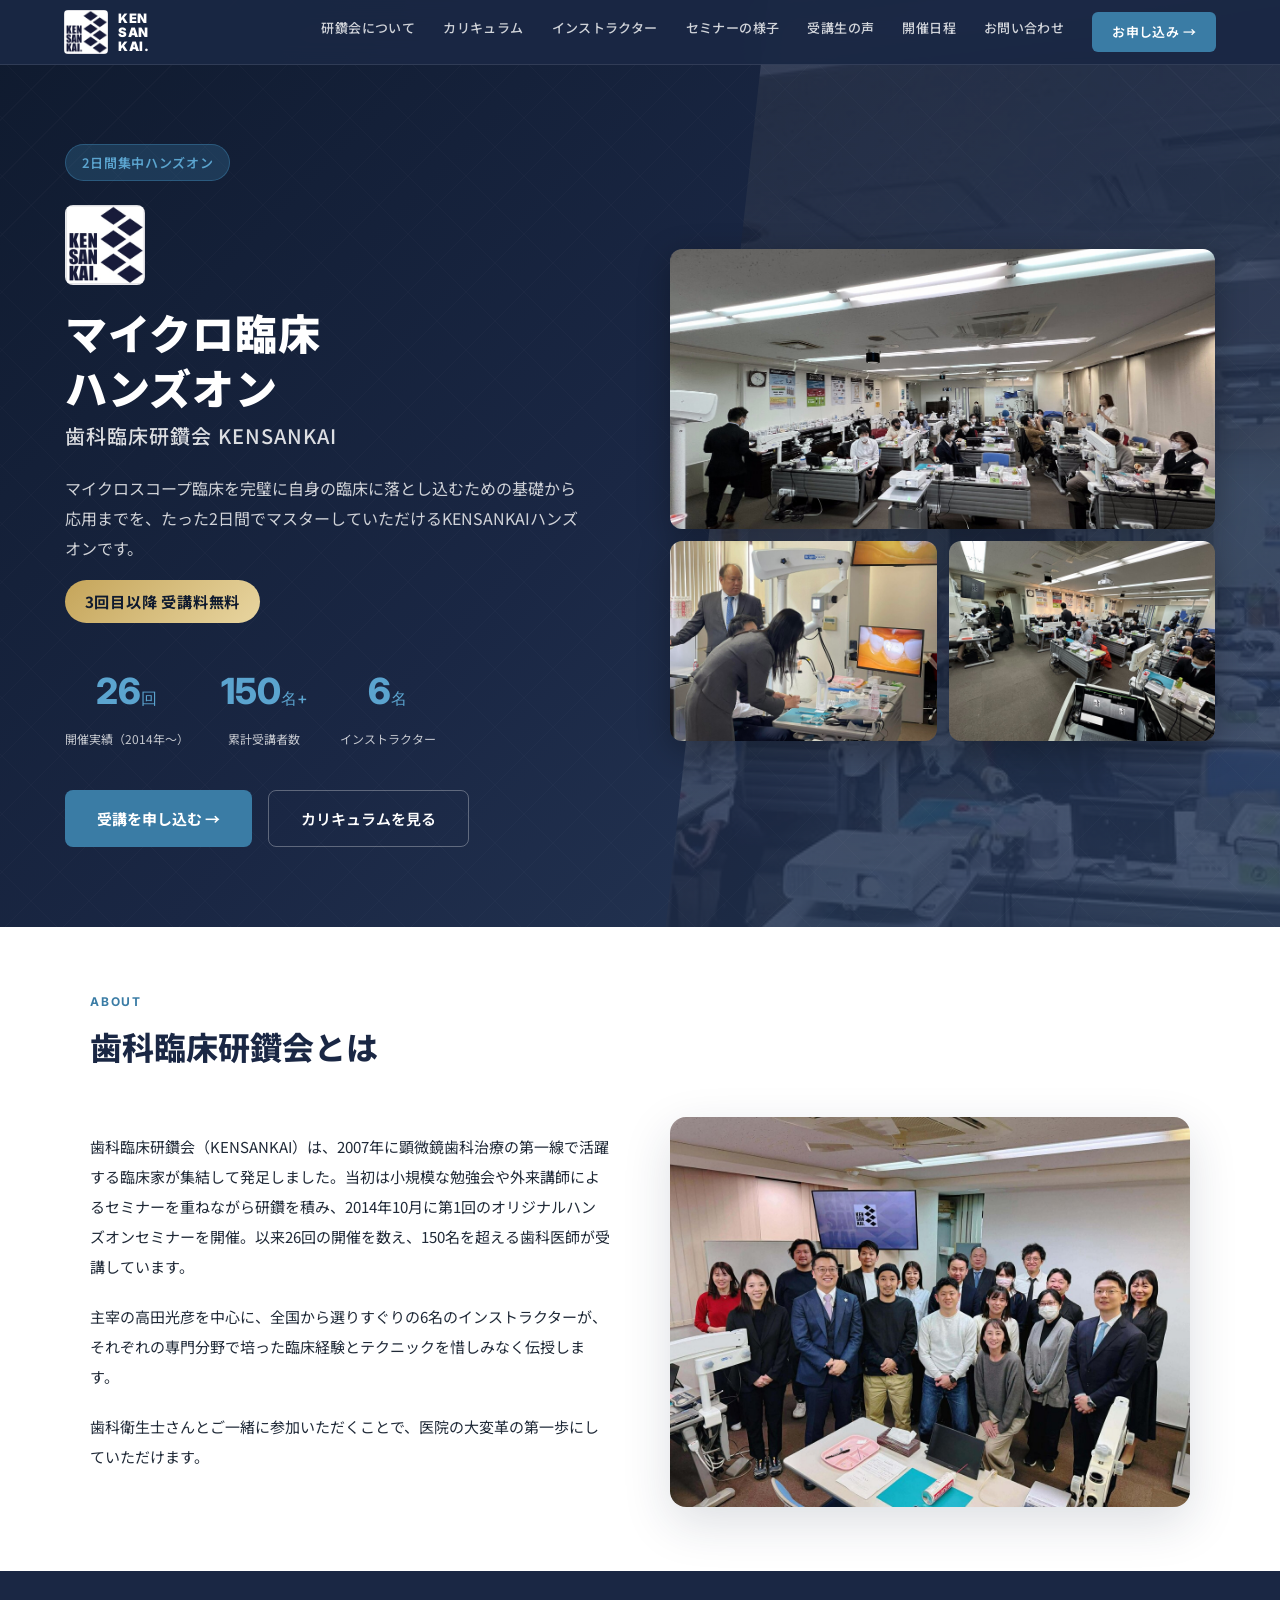
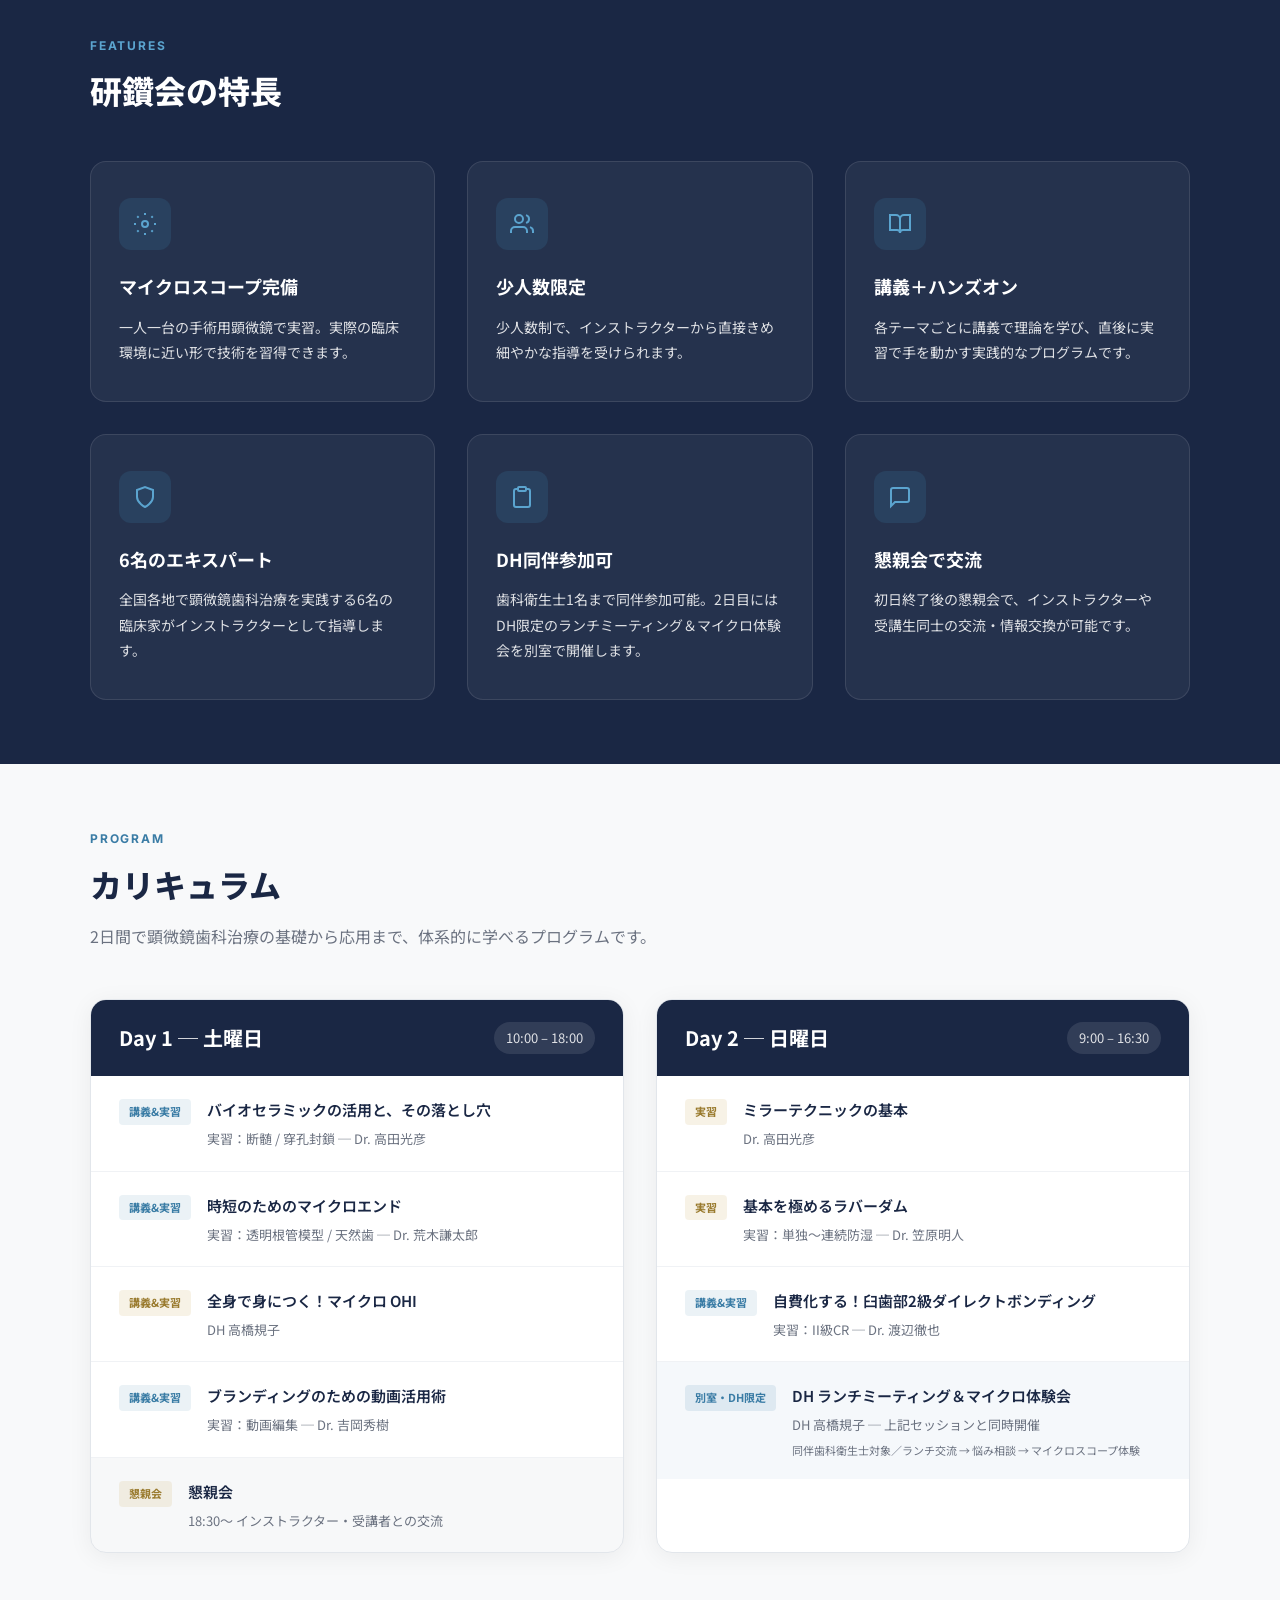
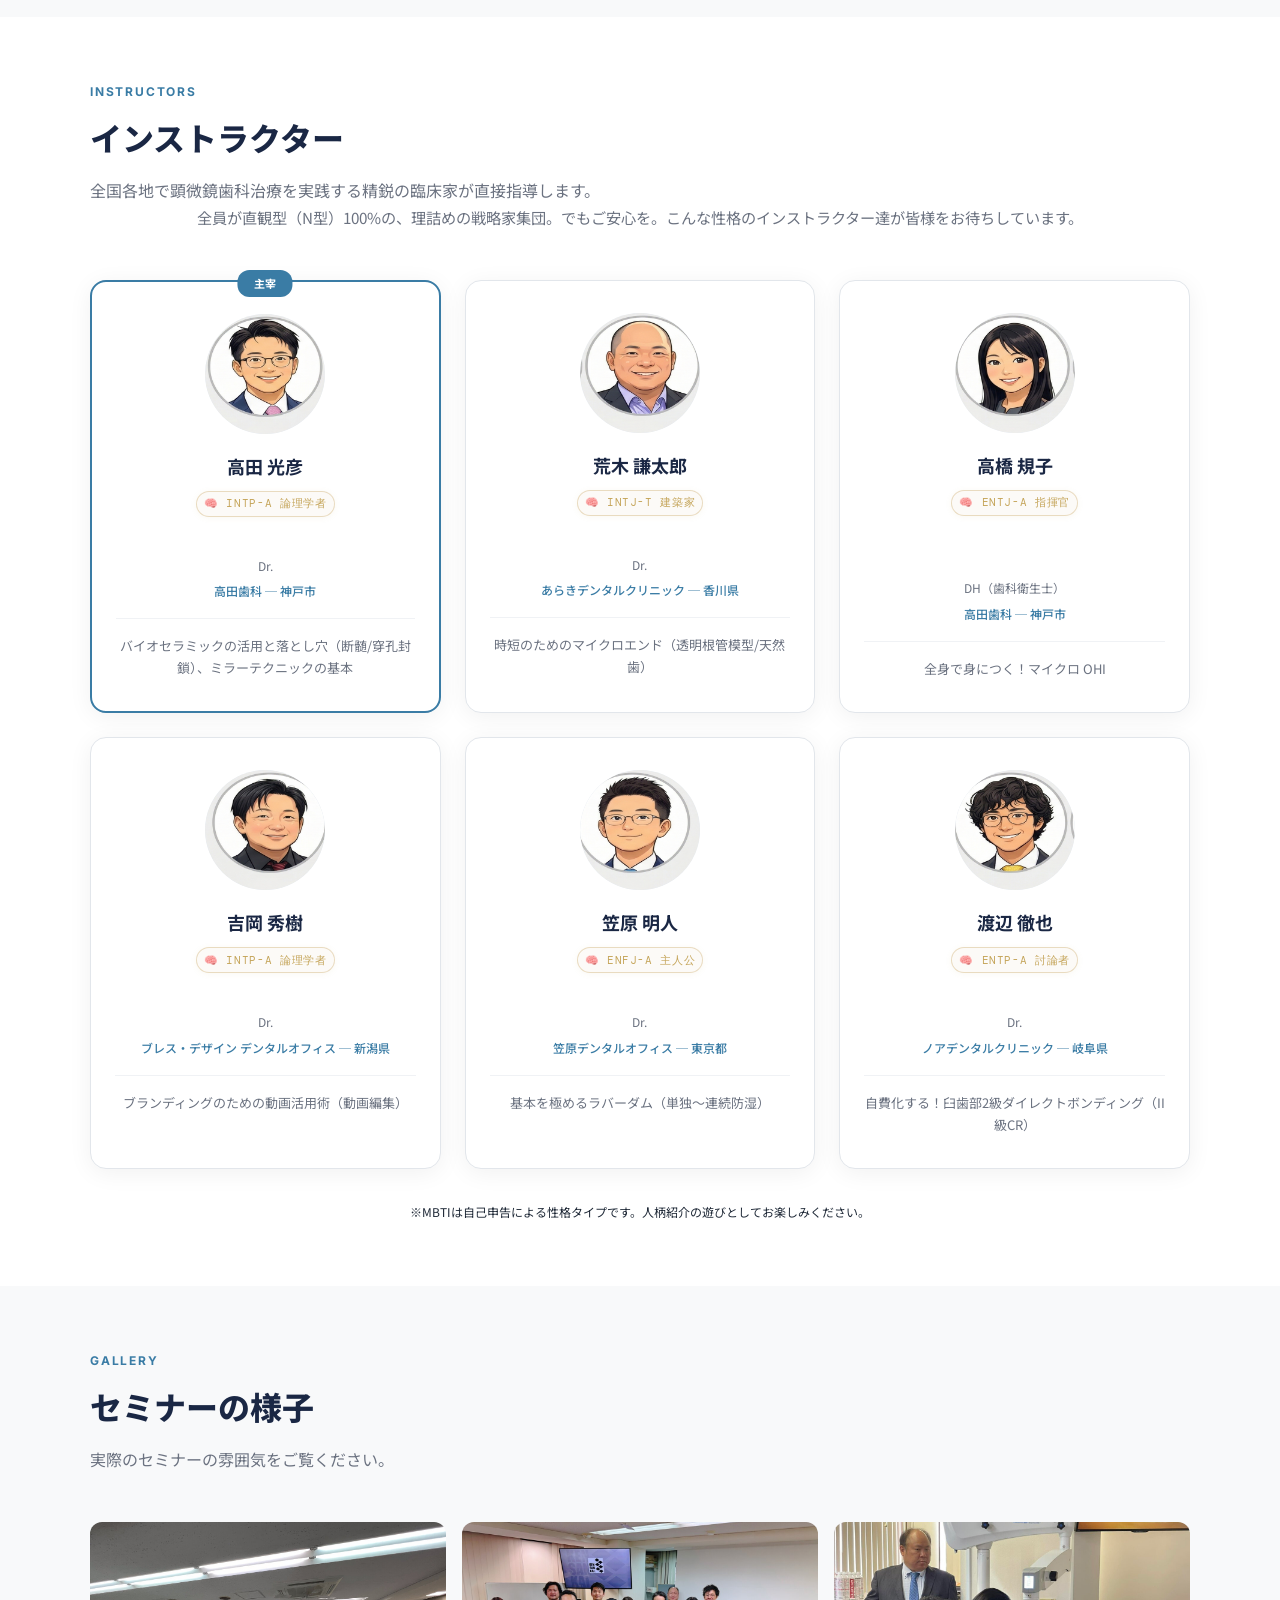
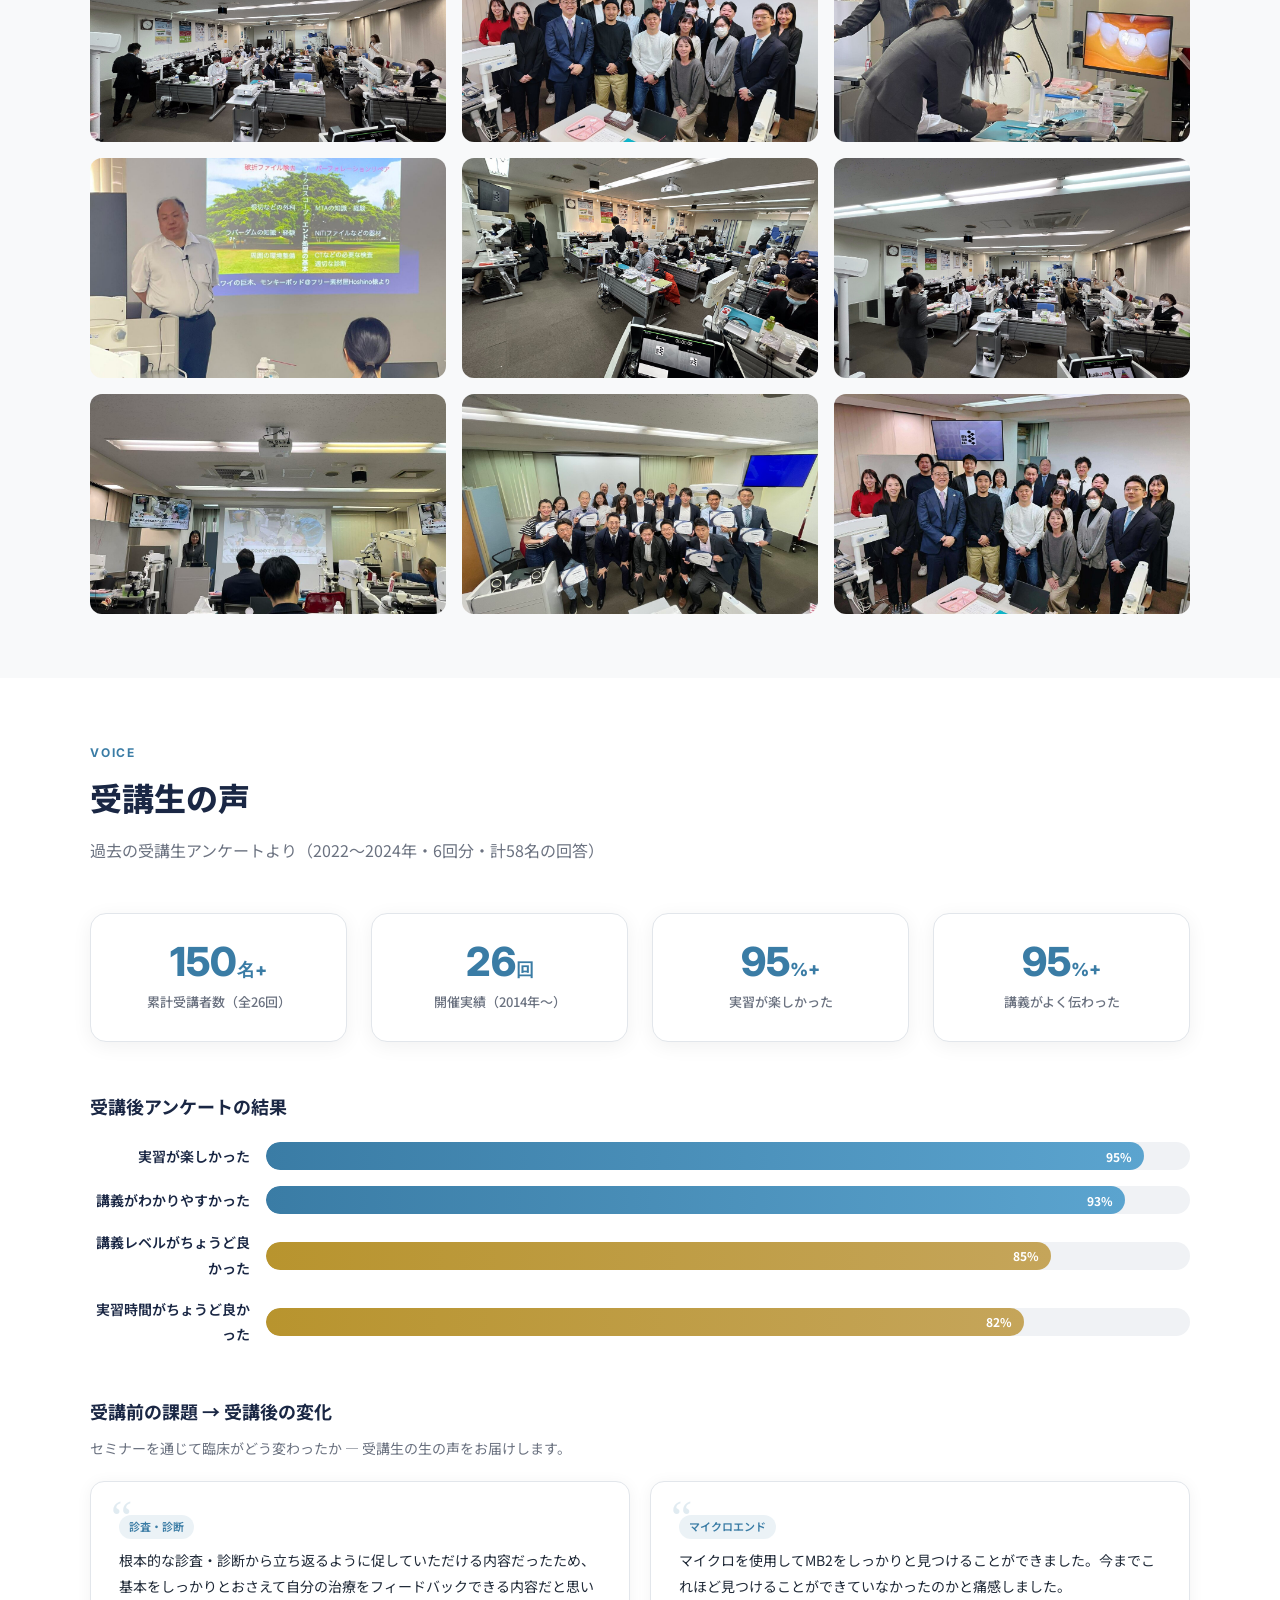
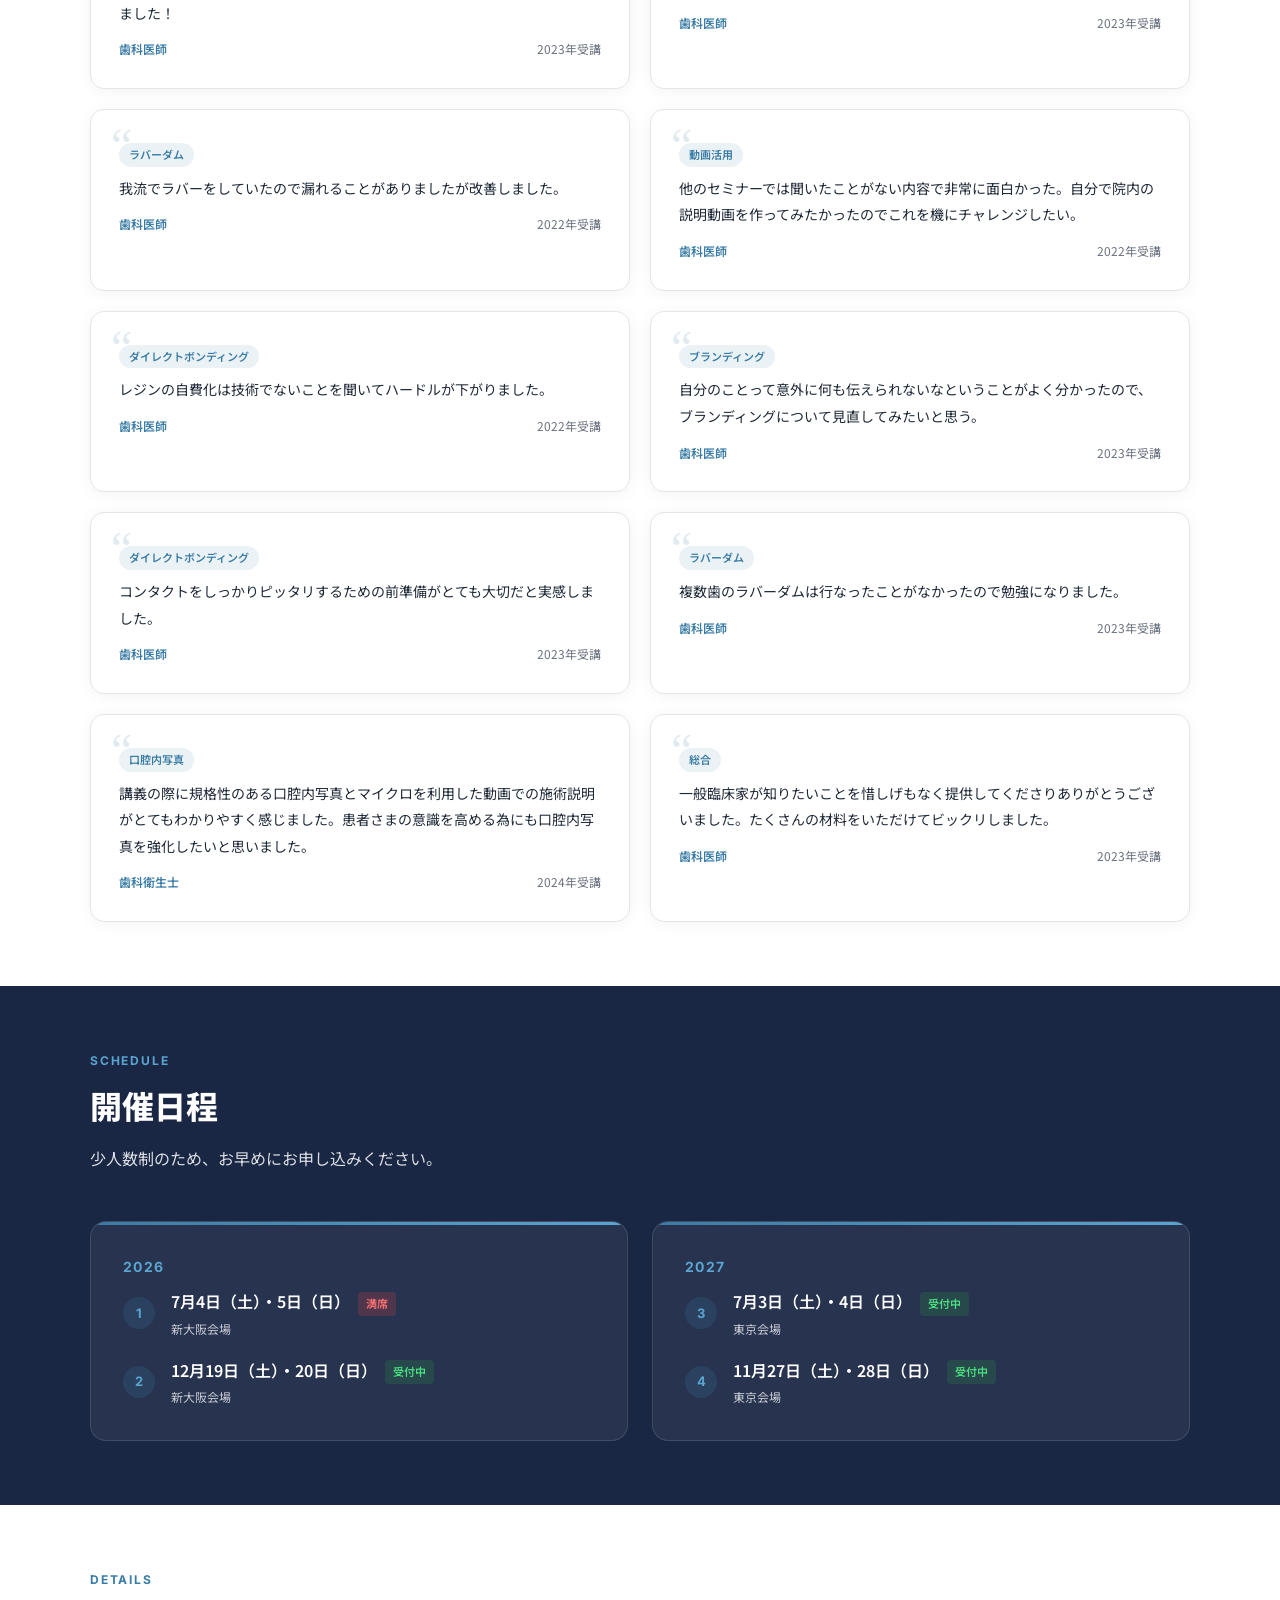
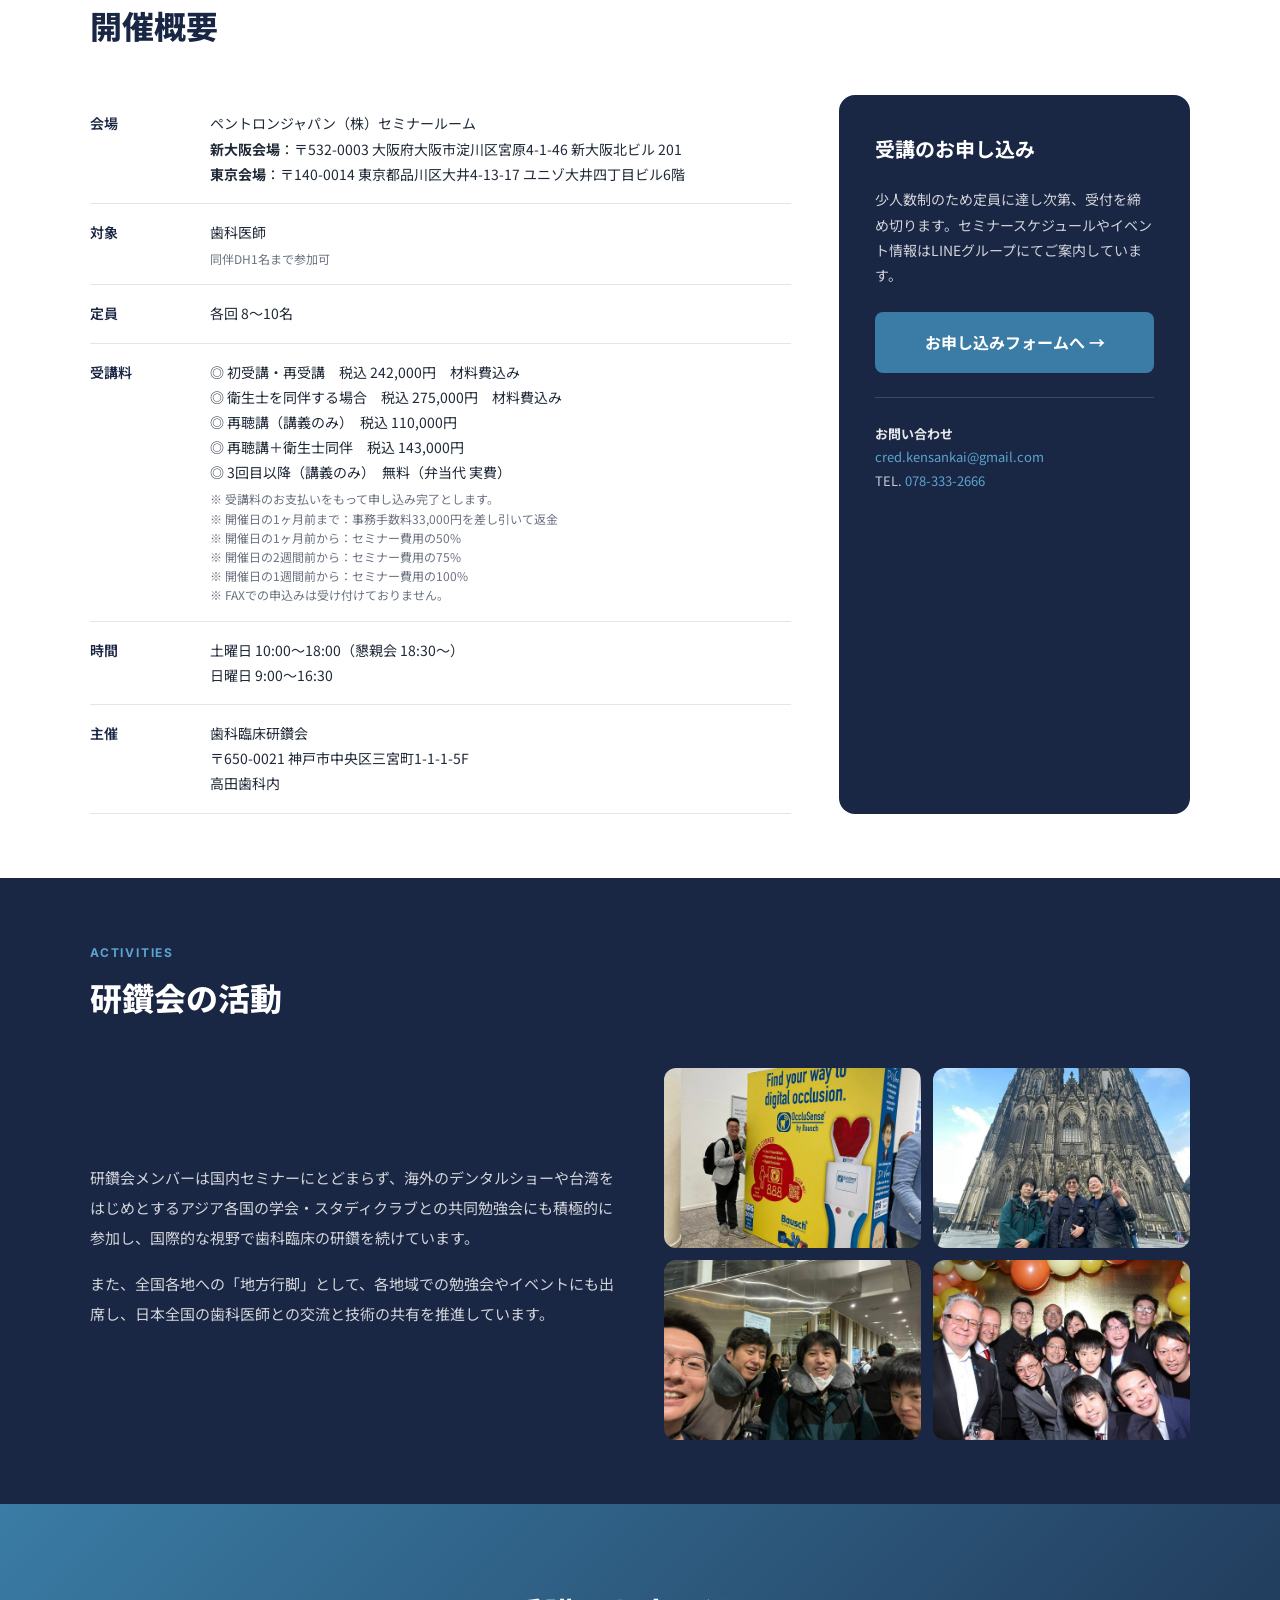
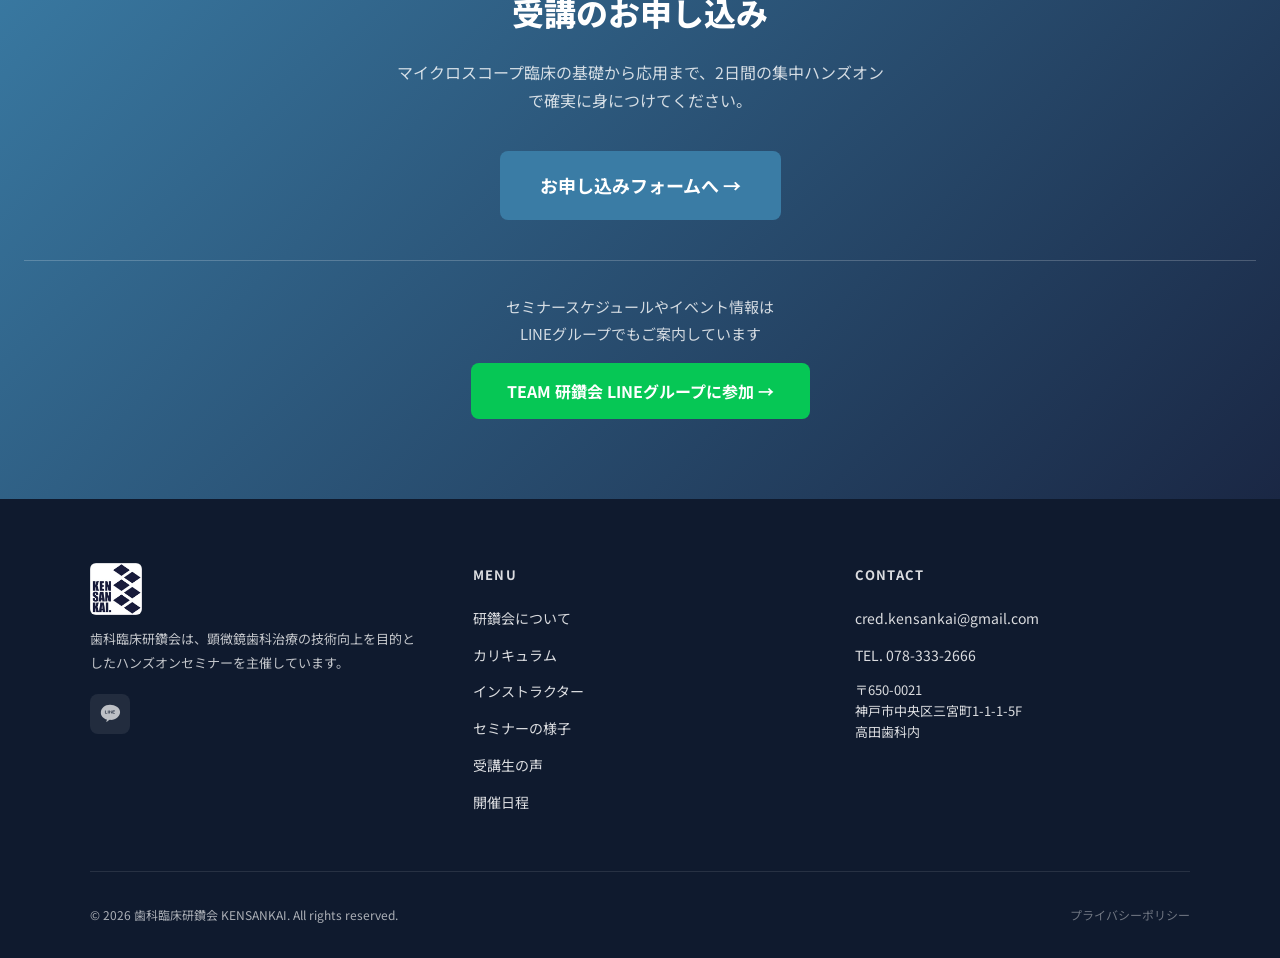
==== commit 7c0f6f6b: "開催概要の日曜日終了時間を16:00→16:30に修正" ====
--- a/kensankai/index.html
+++ b/kensankai/index.html
@@ -1024,7 +1024,7 @@
           <th>時間</th>
           <td>
             土曜日 10:00〜18:00（懇親会 18:30〜）<br>
-            日曜日 9:00〜16:00
+            日曜日 9:00〜16:30
           </td>
         </tr>
         <tr>
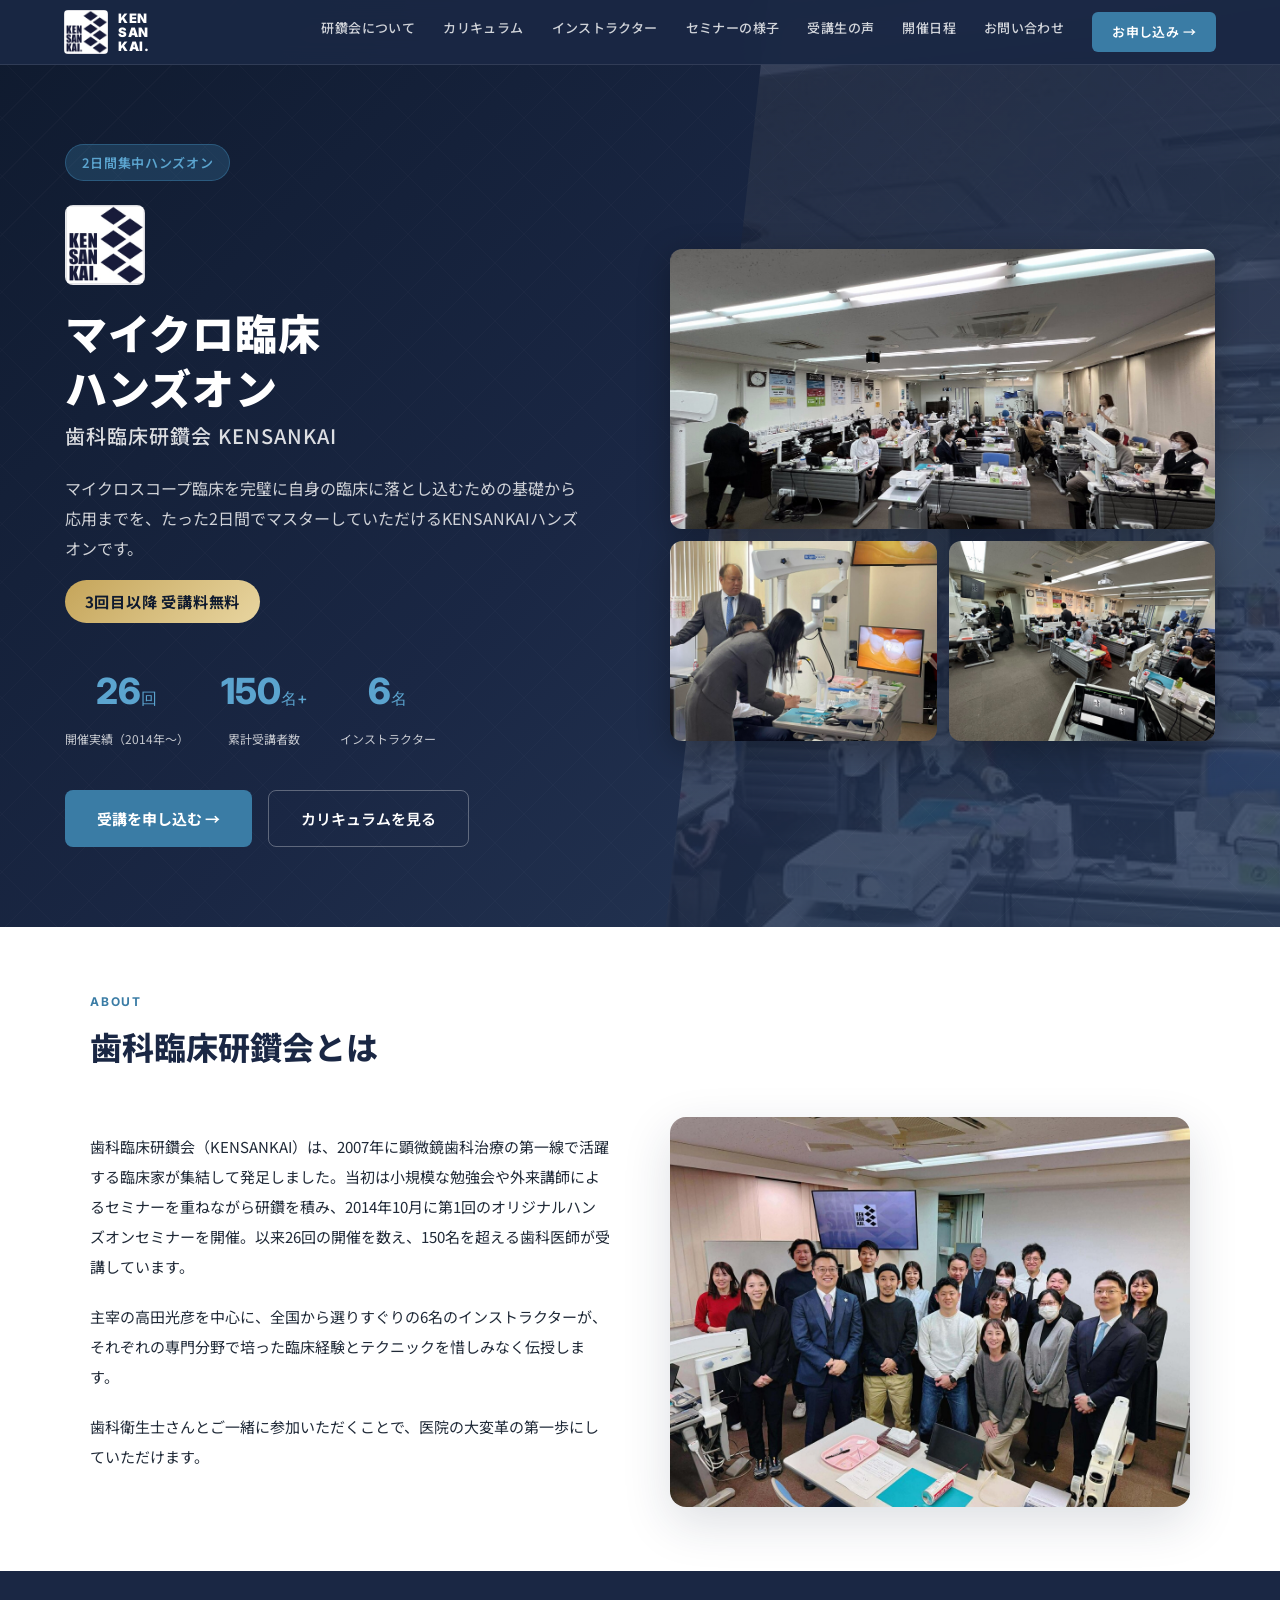
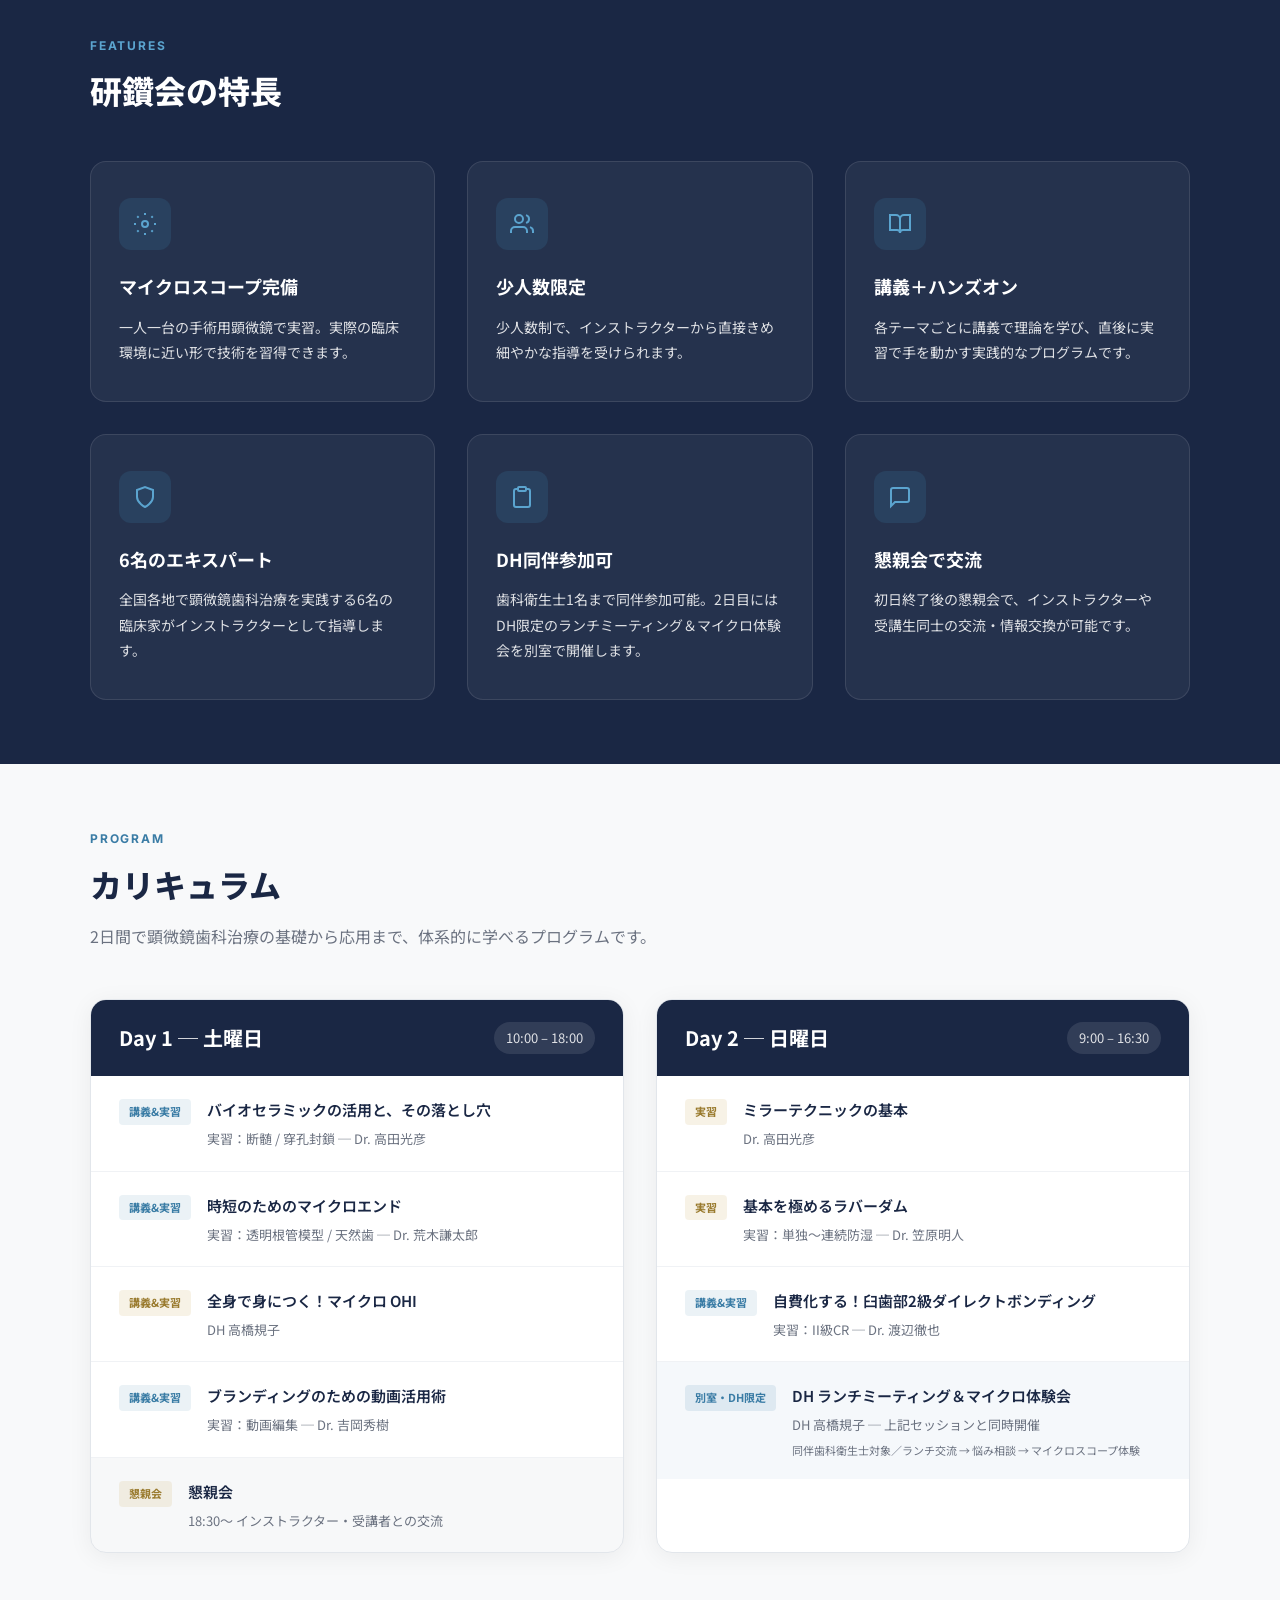
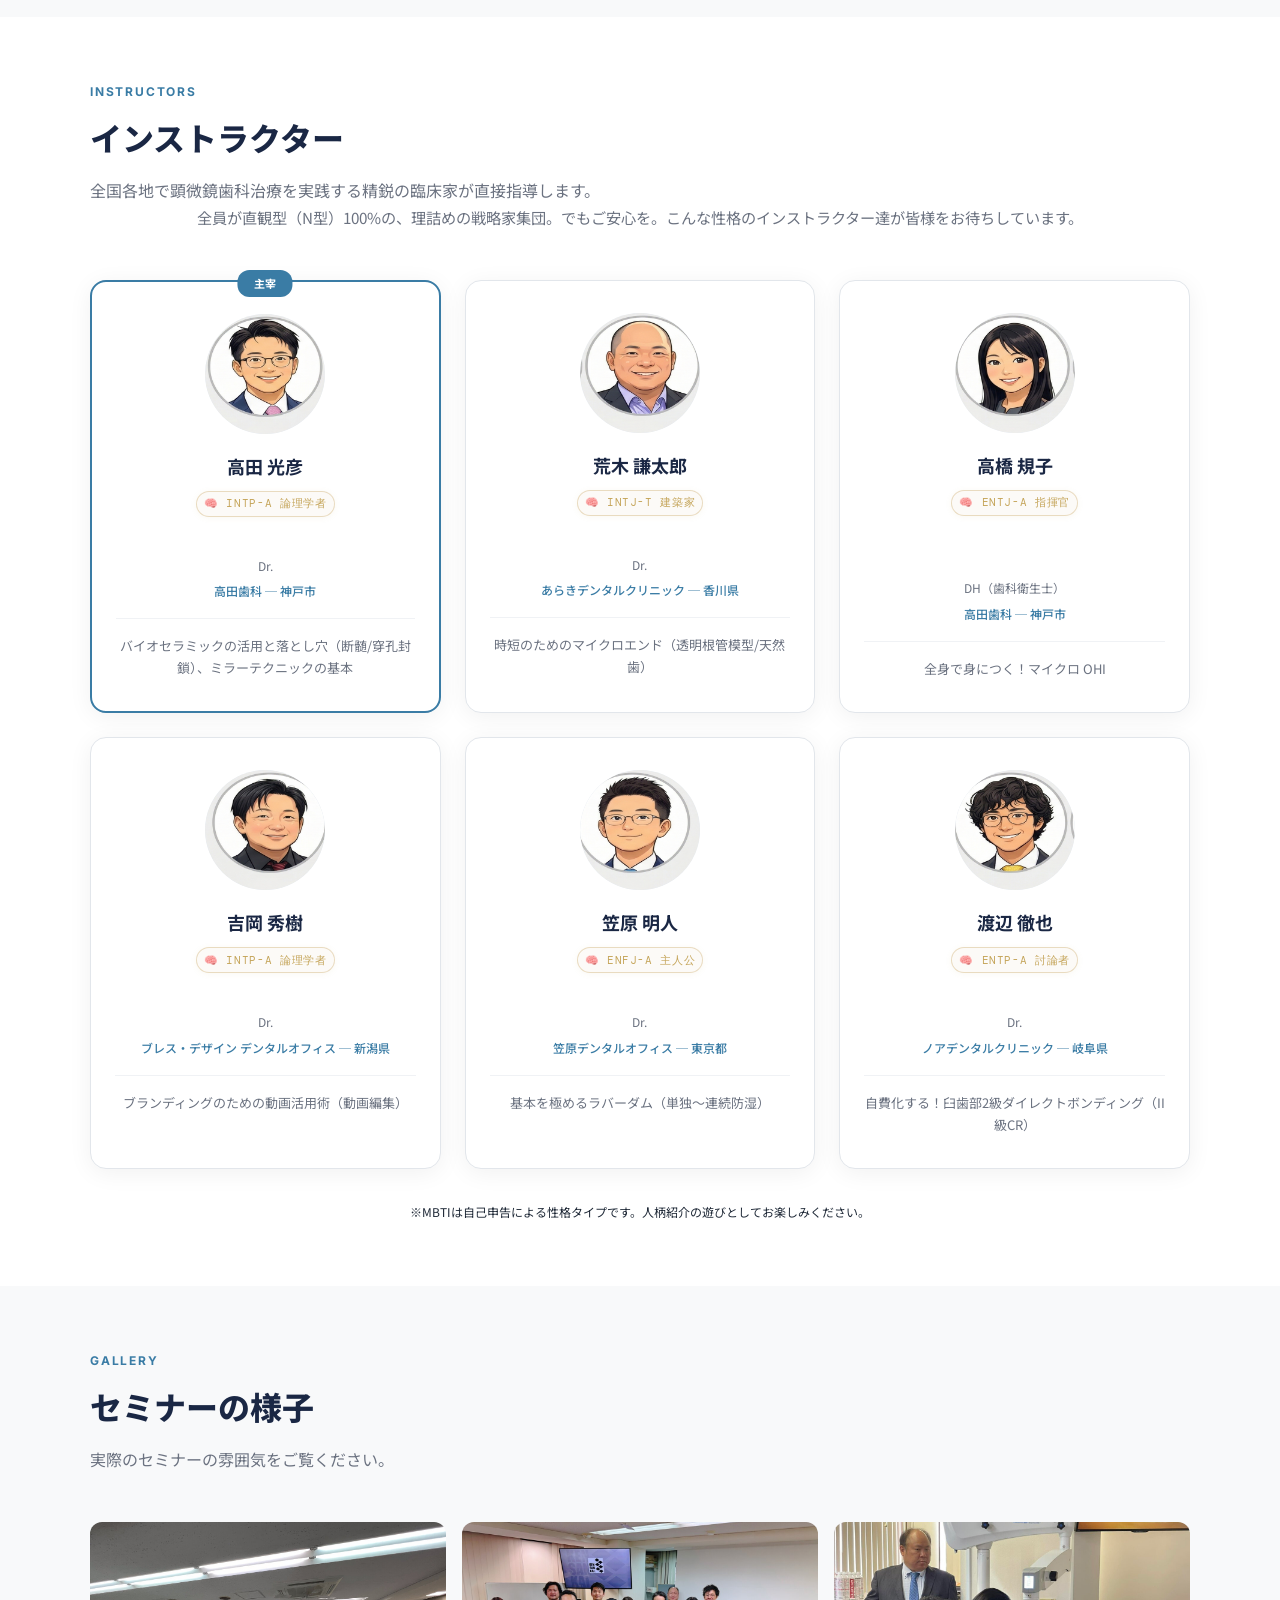
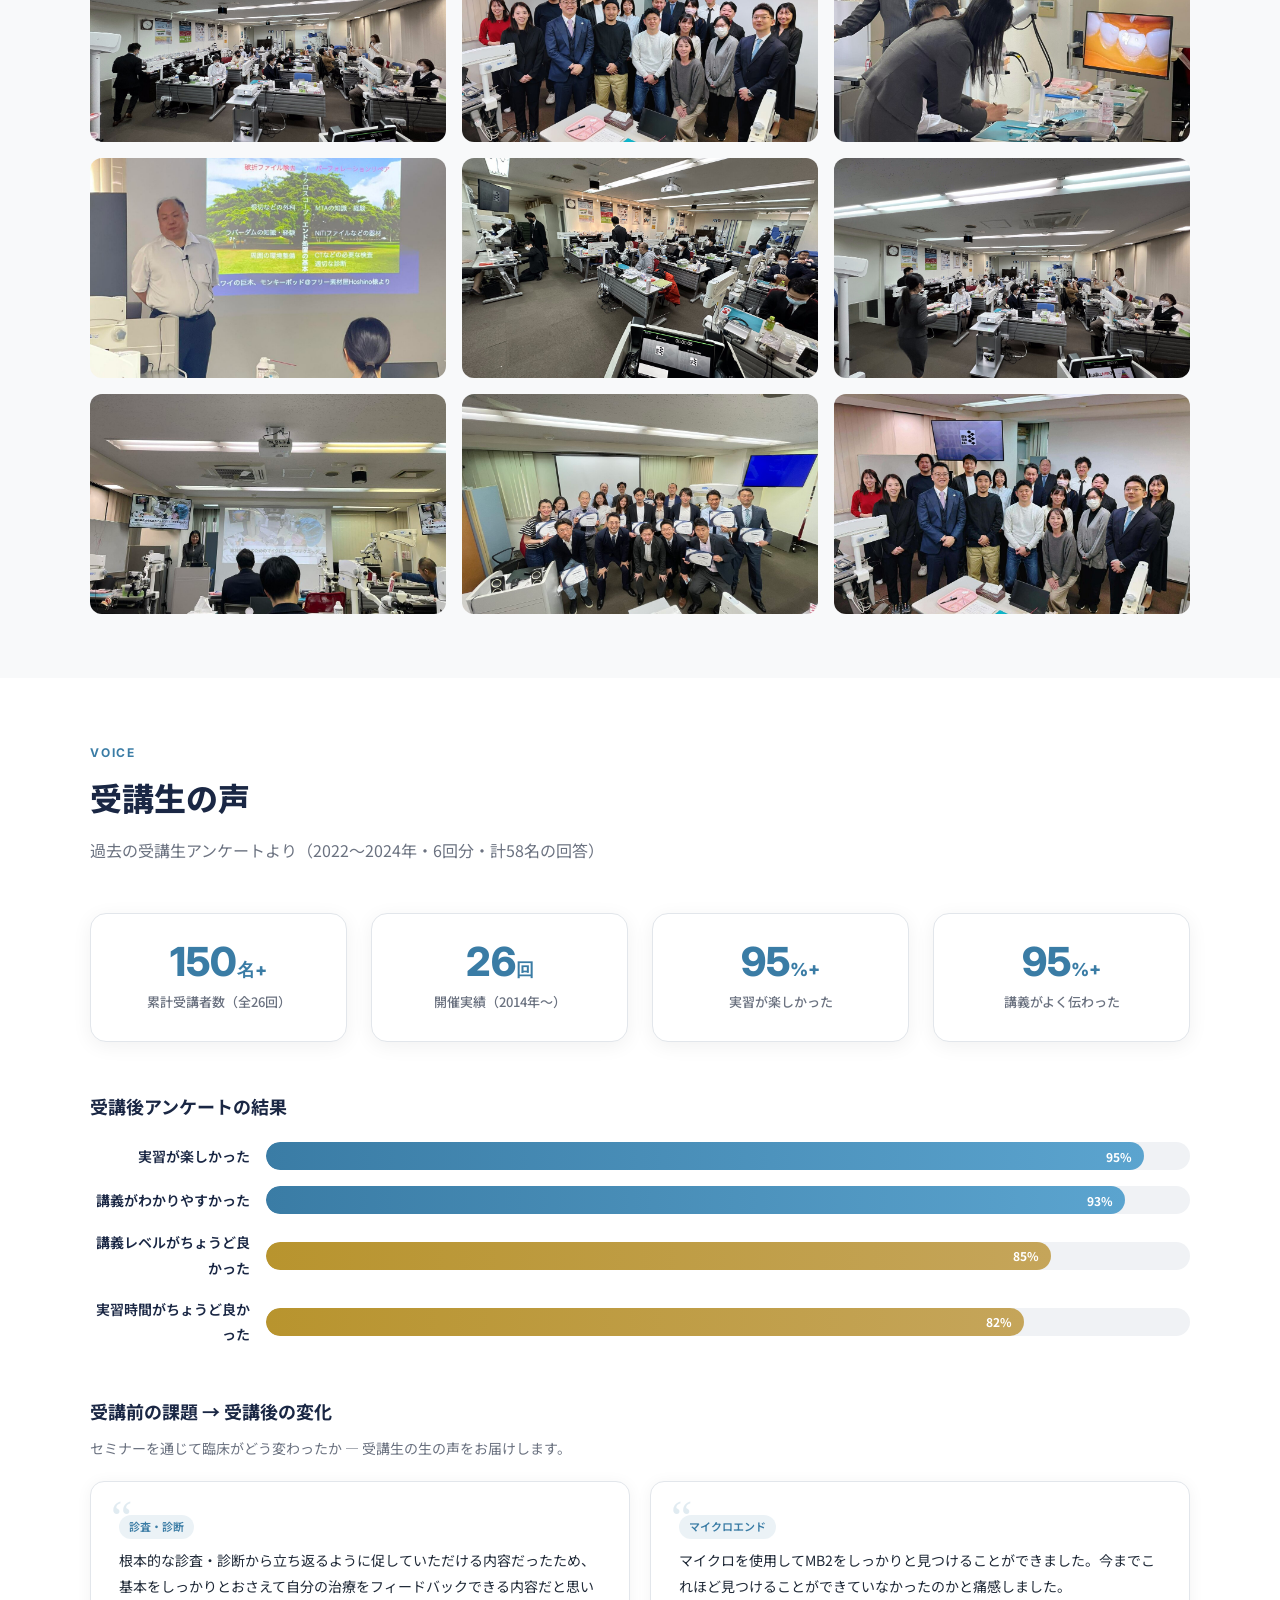
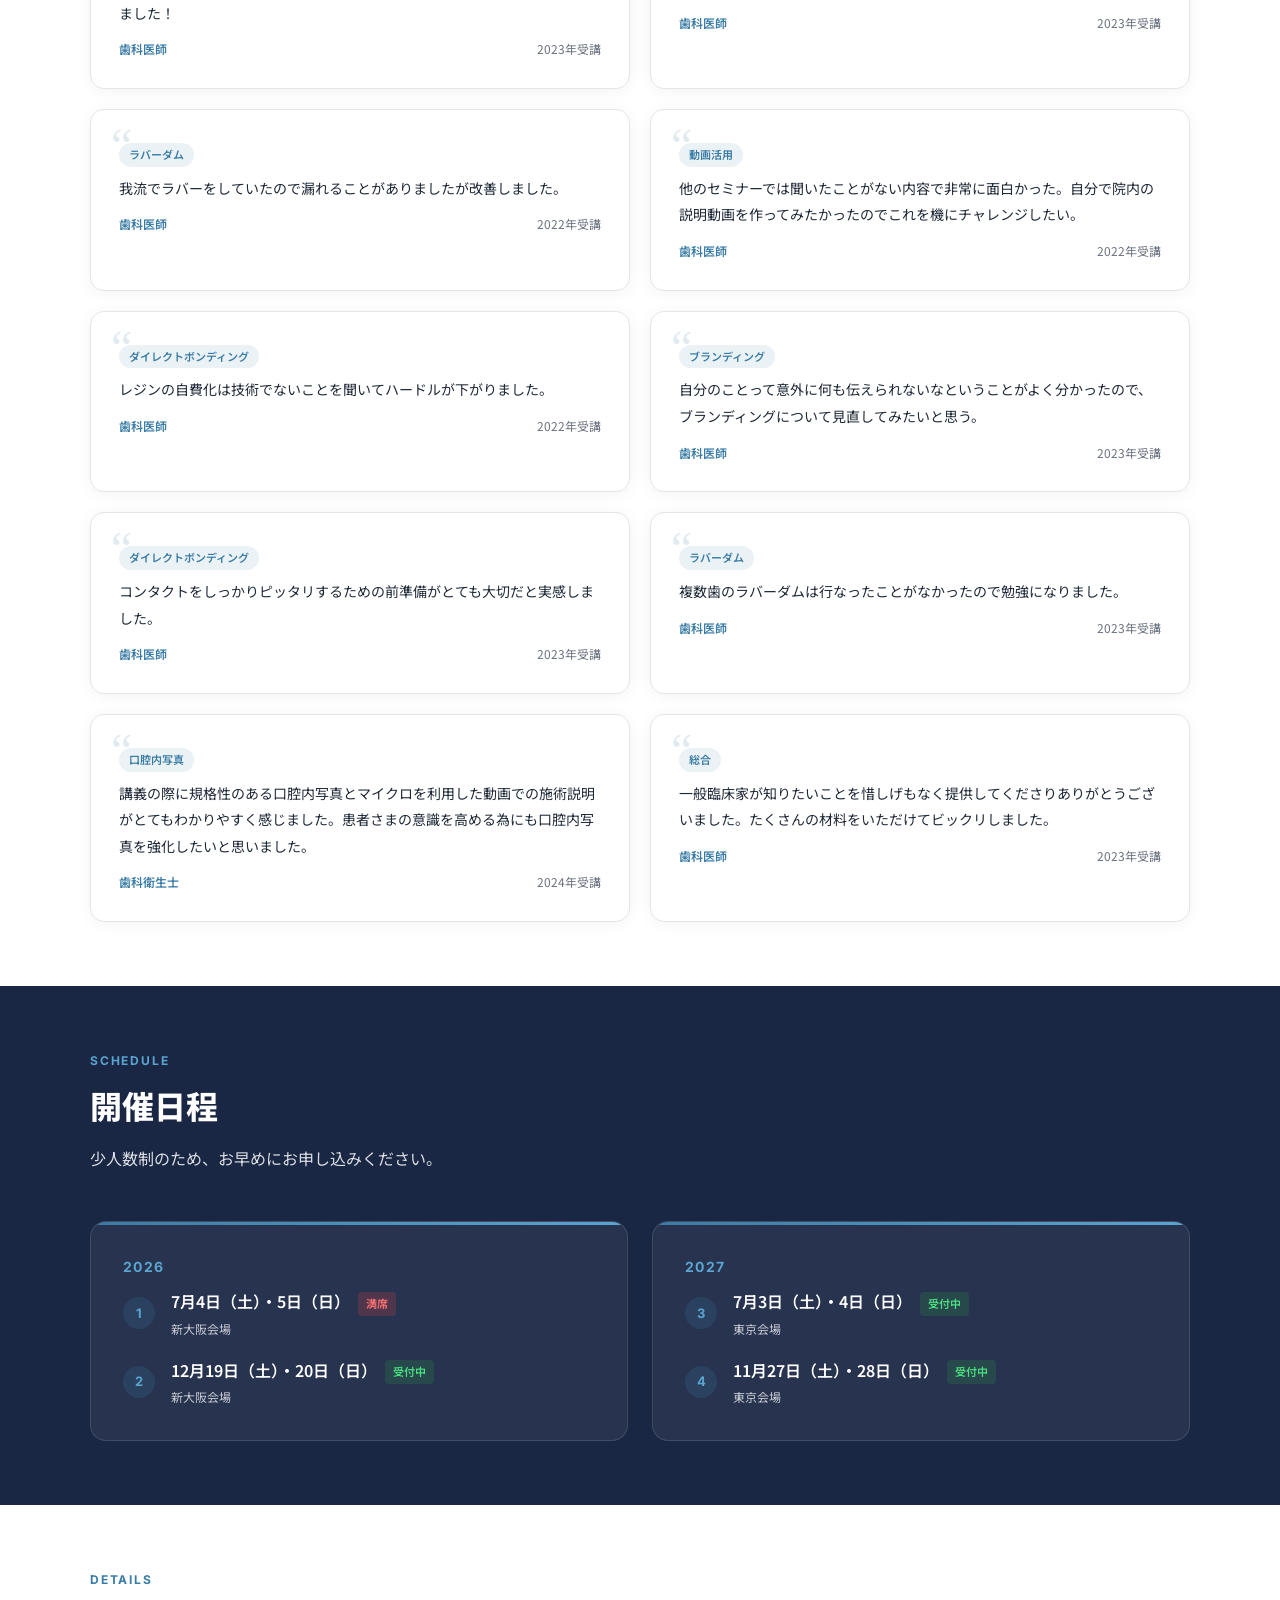
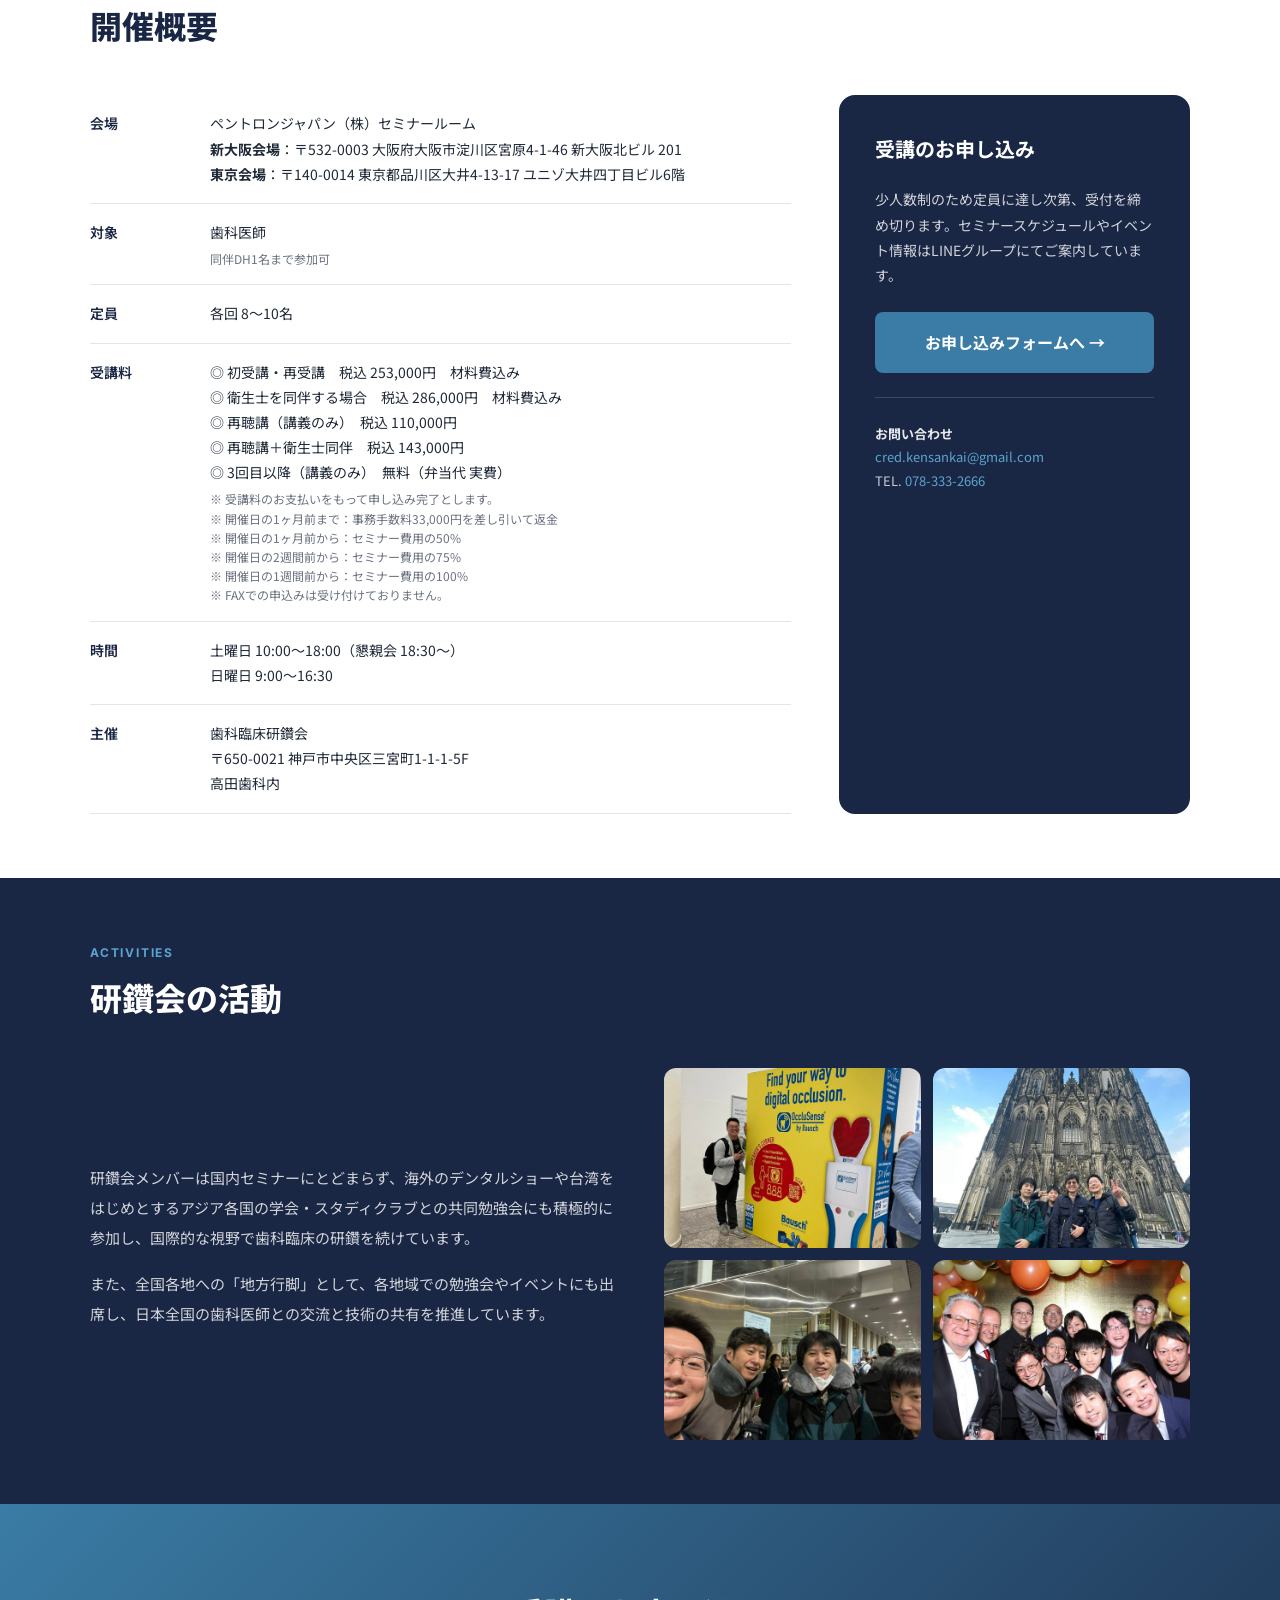
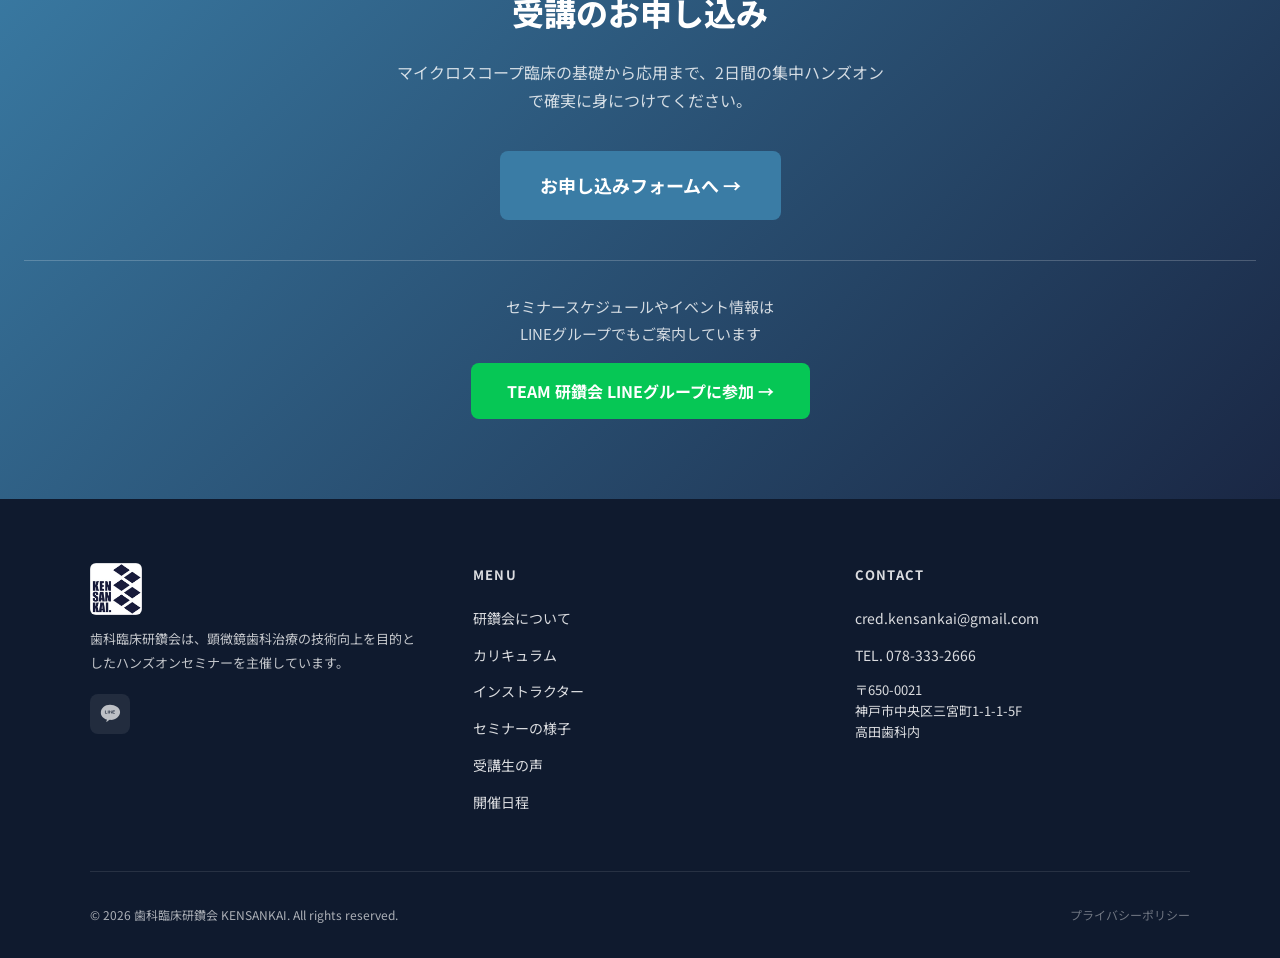
==== commit 932bc892: "研鑽会サイト: 受講料を正しい金額に修正 初受講・再受講 242,000円→253,000円、衛生士同伴 275,000円→286,000円。 構造化データの price も 220000→25300" ====
--- a/kensankai/index.html
+++ b/kensankai/index.html
@@ -47,7 +47,7 @@
   "eventAttendanceMode": "https://schema.org/OfflineEventAttendanceMode",
   "offers": {
     "@type": "Offer",
-    "price": "220000",
+    "price": "253000",
     "priceCurrency": "JPY",
     "availability": "https://schema.org/InStock"
   }
@@ -1005,8 +1005,8 @@
         <tr>
           <th>受講料</th>
           <td>
-            ◎ 初受講・再受講　税込 242,000円　材料費込み<br>
-            ◎ 衛生士を同伴する場合　税込 275,000円　材料費込み<br>
+            ◎ 初受講・再受講　税込 253,000円　材料費込み<br>
+            ◎ 衛生士を同伴する場合　税込 286,000円　材料費込み<br>
             ◎ 再聴講（講義のみ）　税込 110,000円<br>
             ◎ 再聴講＋衛生士同伴　税込 143,000円<br>
             ◎ 3回目以降（講義のみ）　無料（弁当代 実費）<br>
